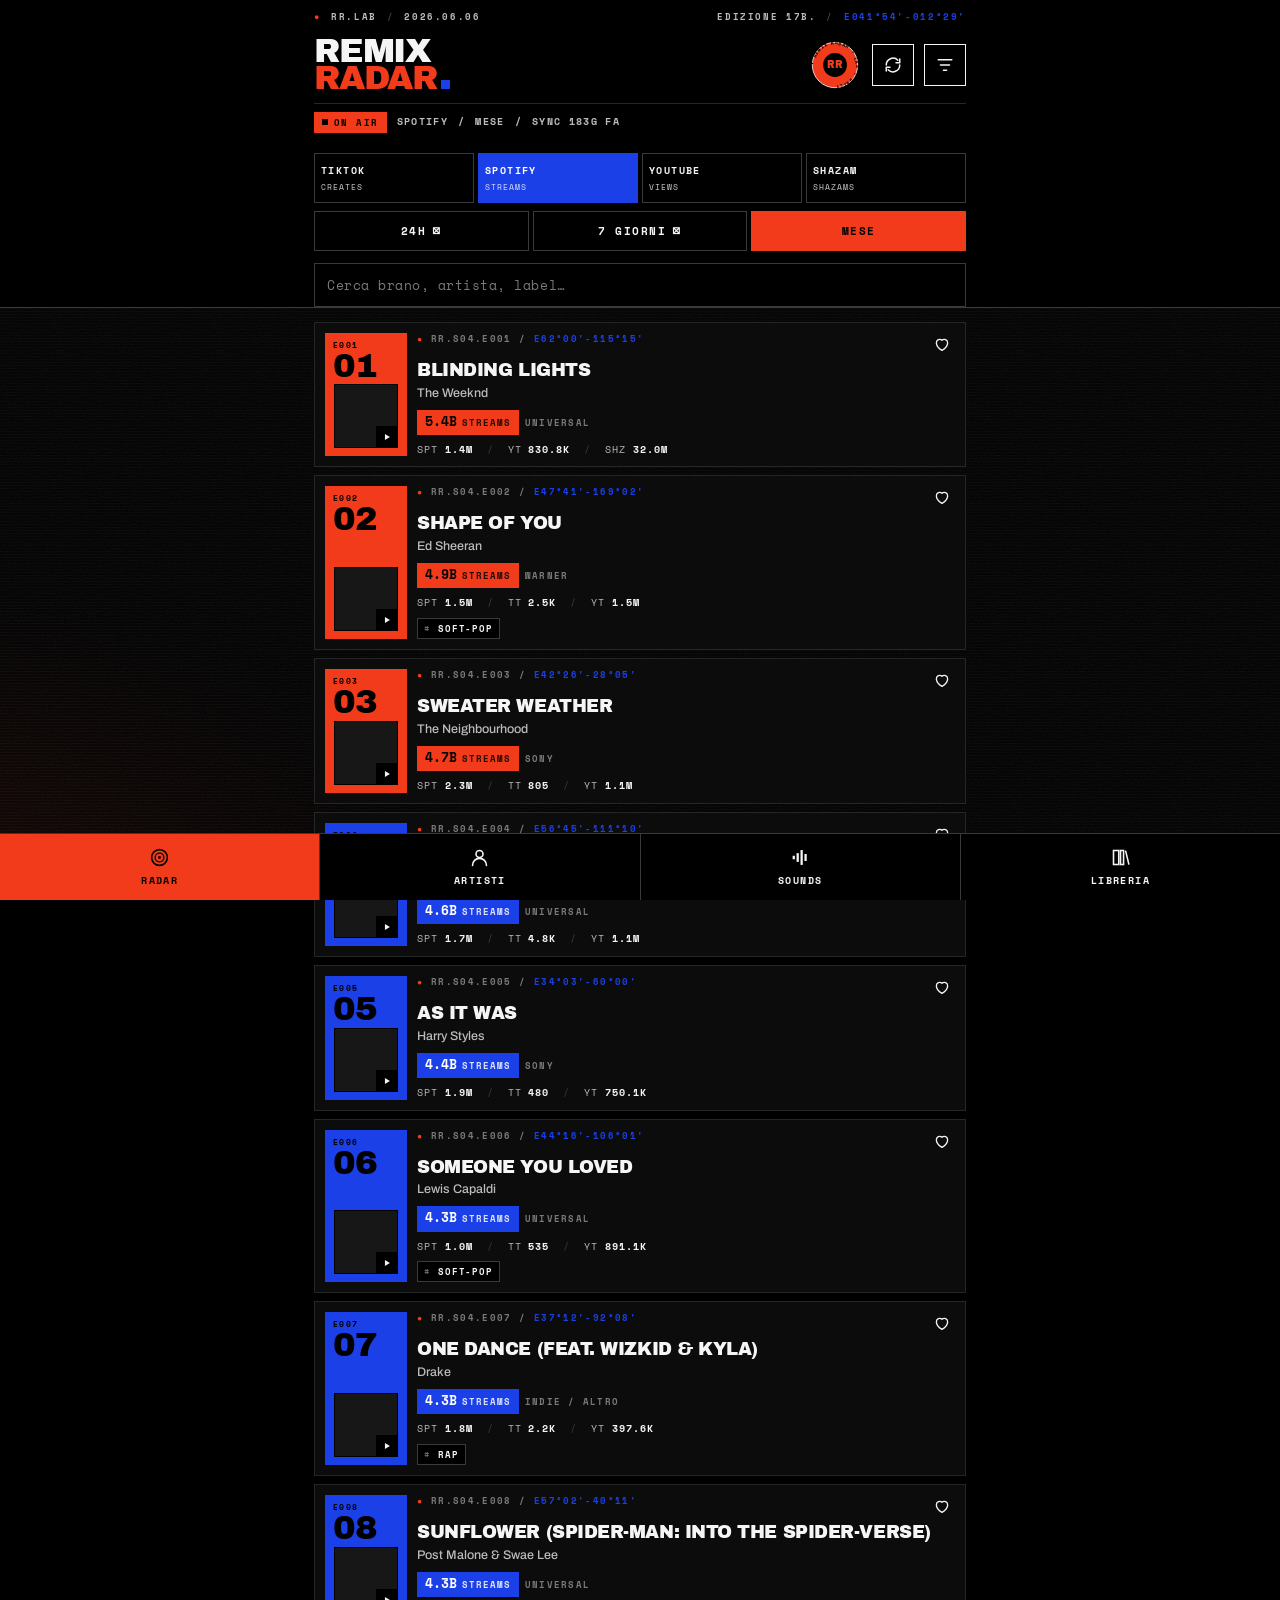
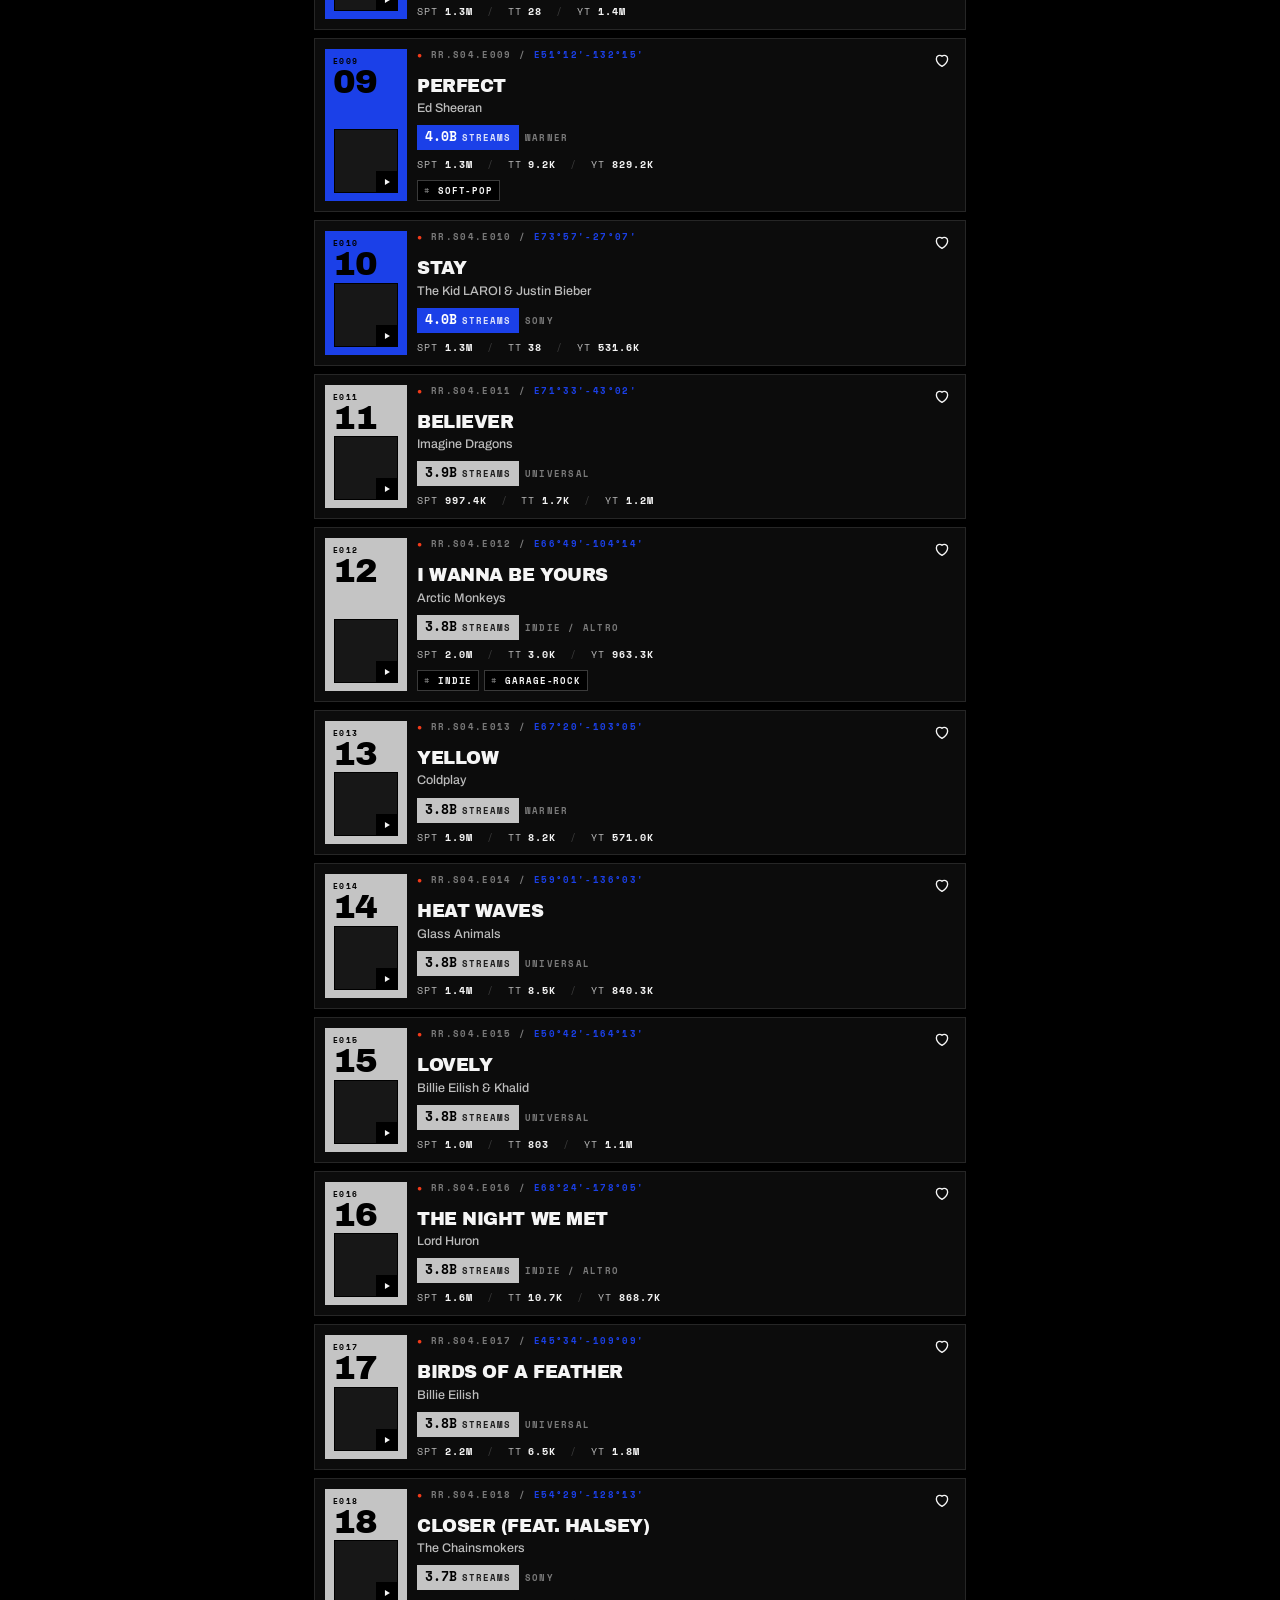
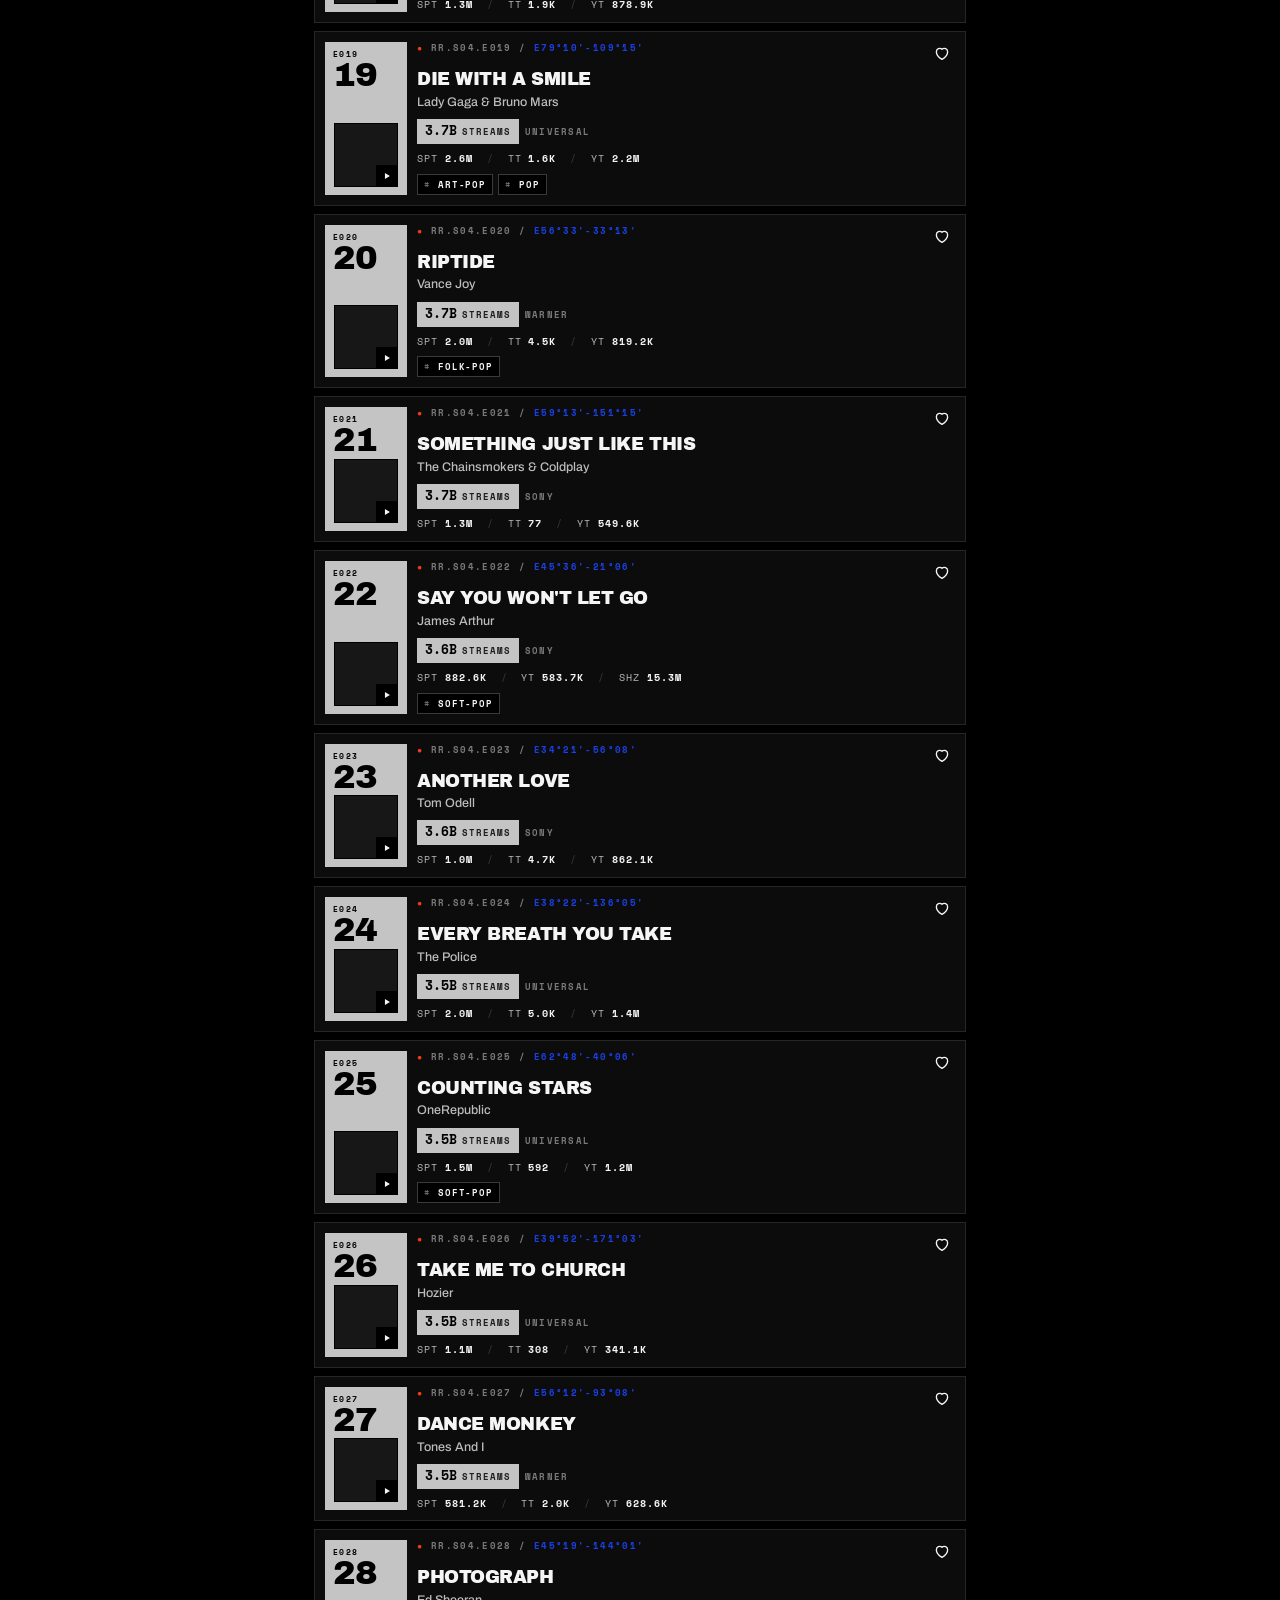
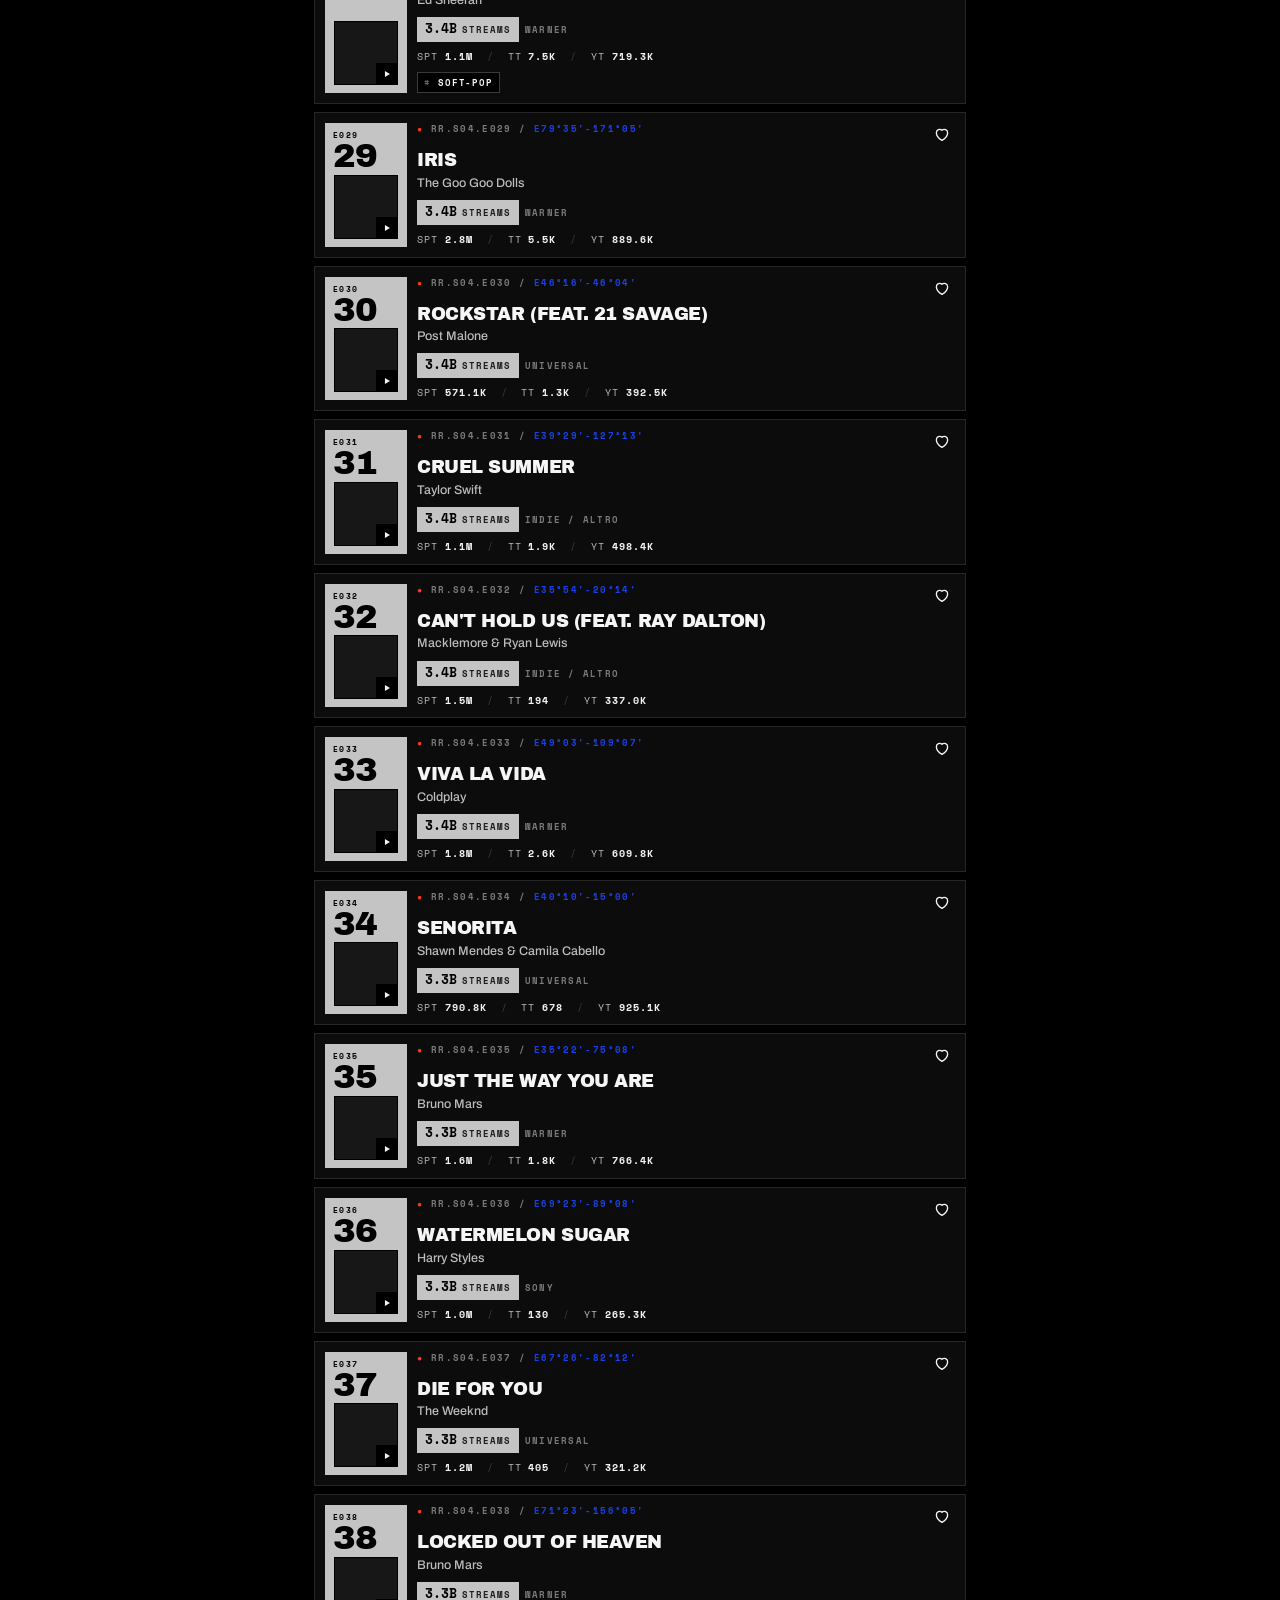
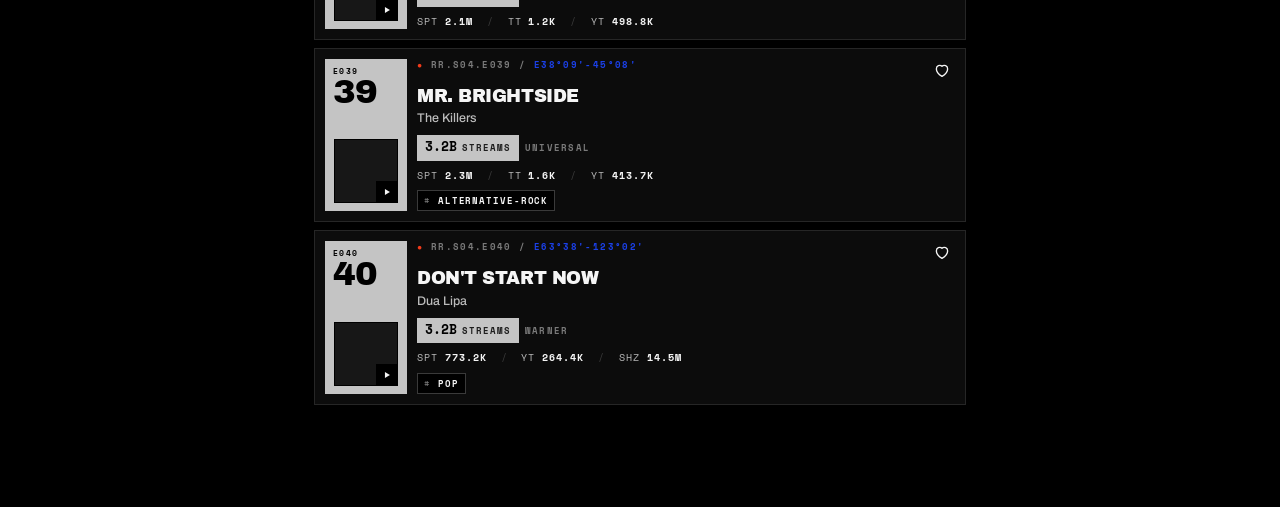
==== index.html @ 295bc6f3 "PWA: TikTok Sounds tab (brutalist) + sounds.json + SW v11 Fourth tab "Sounds": window selector (24h/" ====
<!DOCTYPE html>
<html lang="it">
<head>
<meta charset="utf-8" />
<meta name="viewport" content="width=device-width, initial-scale=1, viewport-fit=cover, maximum-scale=1" />
<meta name="referrer" content="no-referrer" />
<title>Remix Radar</title>
<meta name="theme-color" content="#000000" />
<meta name="apple-mobile-web-app-capable" content="yes" />
<meta name="apple-mobile-web-app-status-bar-style" content="black-translucent" />
<meta name="apple-mobile-web-app-title" content="Remix Radar" />
<link rel="manifest" href="./manifest.webmanifest" />
<link rel="apple-touch-icon" href="./apple-touch-icon.png" />

<link rel="preconnect" href="https://fonts.googleapis.com">
<link rel="preconnect" href="https://fonts.gstatic.com" crossorigin>
<link rel="stylesheet" href="https://fonts.googleapis.com/css2?family=Archivo+Black&family=Archivo:wght@500;700;900&family=Space+Mono:wght@400;700&display=swap">

<style>
  :root{
    --bg:#000000; --bg-2:#0C0C0C; --bg-3:#171717; --bg-4:#1F1F1F;
    --text:#F5F5F5; --text-2:#BCBCBC; --mute:#7A7A7A;
    --line:#262626; --line-soft:#3A3A3A;
    --orange:#F23B1A; --orange-deep:#C42E10;
    --blue:#1B40E8; --blue-deep:#0E2BB8;
    --grey:#C4C4C4; --grey-2:#9A9A9A;
    --on-color:#000000;
    --display:'Archivo Black', Impact, sans-serif;
    --ui:'Archivo', system-ui, sans-serif;
    --mono:'Space Mono', ui-monospace, Menlo, monospace;
    --safe-bottom: env(safe-area-inset-bottom, 0px);
    --safe-top: env(safe-area-inset-top, 0px);
  }

  *{box-sizing:border-box; -webkit-tap-highlight-color:transparent;}
  html,body{margin:0; padding:0;}
  body{
    background:var(--bg); color:var(--text);
    font-family:var(--ui); font-size:14px; line-height:1.45;
    min-height:100svh;
    padding-bottom:calc(var(--safe-bottom) + 78px);
    overflow-x:hidden; -webkit-font-smoothing:antialiased;
    transition:padding-bottom .2s ease;
  }
  body[data-playing="1"]{ padding-bottom:calc(var(--safe-bottom) + 142px); }
  body::before{
    content:""; position:fixed; inset:0; pointer-events:none; z-index:0;
    background:
      repeating-linear-gradient(0deg, rgba(245,245,245,0.025) 0 1px, transparent 1px 3px),
      radial-gradient(1100px 600px at 88% -10%, rgba(27,64,232,0.10), transparent 60%),
      radial-gradient(900px 500px at -10% 100%, rgba(242,59,26,0.08), transparent 65%);
  }
  body::after{
    content:""; position:fixed; inset:0; pointer-events:none; z-index:0;
    opacity:.07;
    background-image:url("data:image/svg+xml;utf8,<svg xmlns='http://www.w3.org/2000/svg' width='160' height='160'><filter id='n'><feTurbulence type='fractalNoise' baseFrequency='0.85' numOctaves='2' stitchTiles='stitch'/></filter><rect width='100%25' height='100%25' filter='url(%23n)'/></svg>");
  }
  a{color:inherit;}
  .wrap{max-width:680px; margin:0 auto; padding:0 14px; position:relative; z-index:1;}

  /* ═══════════ MASTHEAD */
  header{
    position:sticky; top:0; z-index:30;
    background:rgba(0,0,0,.94);
    backdrop-filter:saturate(140%) blur(10px);
    -webkit-backdrop-filter:saturate(140%) blur(10px);
    border-bottom:1px solid var(--line-soft);
    padding:calc(var(--safe-top) + 10px) 0 0;
  }
  .infostrip{
    display:flex; justify-content:space-between; align-items:center;
    font-family:var(--mono); font-size:9px; font-weight:700;
    text-transform:uppercase; letter-spacing:0.18em; color:var(--text-2);
    padding-bottom:8px;
  }
  .infostrip .l,.infostrip .r{ display:flex; gap:10px; align-items:center; }
  .infostrip .sep{ color:var(--line-soft); }
  .infostrip .or{ color:var(--orange); }
  .infostrip .bl{ color:var(--blue); }

  .hrow{display:flex; align-items:center; gap:10px; padding:6px 0 10px;}
  .wordmark{
    font-family:var(--display); font-size:34px; line-height:0.85;
    text-transform:uppercase; letter-spacing:-0.035em;
    flex:1; min-width:0; user-select:none;
    display:flex; flex-direction:column;
  }
  .wordmark .a{ color:var(--text); }
  .wordmark .b{ color:var(--orange); margin-top:-2px; }
  .wordmark .dot{ display:inline-block; width:9px; height:9px; background:var(--blue); margin-left:4px; vertical-align:0; }

  .badge{ width:54px; height:54px; flex:none; display:block; }
  .badge .ring{ fill:var(--orange); stroke:var(--text); stroke-width:1.5; }
  .badge .core{ fill:var(--bg); }
  .badge .mark{ font-family:var(--display); font-size:18px; fill:var(--orange); text-anchor:middle; }
  .badge .orbit{
    font-family:var(--mono); font-size:8.5px; font-weight:700;
    fill:var(--on-color); letter-spacing:0.12em;
    transform-origin:50% 50%; animation:spin 14s linear infinite;
  }
  @keyframes spin{ to{ transform:rotate(360deg); } }

  .sub{
    display:flex; align-items:center; gap:10px; padding:8px 0 10px;
    font-family:var(--mono); font-size:9.5px; font-weight:700;
    letter-spacing:0.14em; color:var(--text-2); text-transform:uppercase;
    border-top:1px solid var(--line);
  }
  .live{
    display:inline-flex; align-items:center; gap:6px; padding:4px 8px;
    background:var(--orange); color:var(--on-color);
    font-family:var(--mono); font-size:9px; font-weight:700; letter-spacing:0.16em;
  }
  .live .dot{ width:6px; height:6px; background:var(--on-color); animation:pulse 1.6s ease-in-out infinite; }
  @keyframes pulse{ 0%,100%{opacity:.45} 50%{opacity:1} }

  .iconbtn{
    width:42px; height:42px; border:1px solid var(--text); background:var(--bg);
    color:var(--text); display:inline-flex; align-items:center; justify-content:center;
    cursor:pointer; transition:background .12s ease, color .12s ease, transform .1s ease;
  }
  .iconbtn:hover{ background:var(--text); color:var(--bg); }
  .iconbtn:active{ transform:translate(1px,1px); }
  .iconbtn.active{ background:var(--orange); color:var(--on-color); border-color:var(--orange); }
  .iconbtn svg{ width:18px; height:18px; }

  .backbtn{
    display:inline-flex; align-items:center; gap:8px; background:none; border:none;
    color:var(--orange); font-family:var(--mono); font-size:11px; font-weight:700;
    letter-spacing:0.14em; text-transform:uppercase; cursor:pointer; padding:8px 4px 8px 0;
  }
  .backbtn svg{ width:14px; height:14px; }

  /* ═══════════ PLATFORM SELECTOR */
  .platwrap{ padding:10px 0 0; }
  .plats{
    display:flex; gap:4px; overflow-x:auto; -webkit-overflow-scrolling:touch;
    scrollbar-width:none;
  }
  .plats::-webkit-scrollbar{ display:none; }
  .plat{
    flex:1; min-width:72px; border:1px solid var(--line-soft); background:var(--bg);
    color:var(--text);
    font-family:var(--mono); font-size:10px; font-weight:700; letter-spacing:0.14em;
    text-transform:uppercase;
    padding:9px 6px; cursor:pointer; text-align:center;
    display:flex; flex-direction:column; gap:3px;
    transition:background .12s ease, color .12s ease, border-color .12s ease;
  }
  .plat:hover{ border-color:var(--text); }
  .plat.on{ background:var(--blue); color:#FFFFFF; border-color:var(--blue); }
  .plat .pm{
    font-family:var(--mono); font-size:8px; font-weight:500; opacity:.85; letter-spacing:0.12em;
    text-transform:uppercase;
  }

  /* ═══════════ SEGMENTED WINDOW */
  .segwrap{ padding:8px 0 4px; }
  .seg{ display:flex; gap:4px; }
  .seg button{
    flex:1; border:1px solid var(--line-soft); background:var(--bg);
    color:var(--text);
    font-family:var(--mono); font-size:11px; font-weight:700; letter-spacing:0.14em;
    text-transform:uppercase;
    padding:11px 6px; cursor:pointer;
    display:inline-flex; align-items:center; justify-content:center; gap:6px;
    transition:background .12s ease, color .12s ease, border-color .12s ease;
  }
  .seg button:hover{ border-color:var(--text); }
  .seg button.on{ background:var(--orange); color:var(--on-color); border-color:var(--orange); }
  .seg .lock{ font-size:10px; }

  /* ═══════════ SEARCH */
  .searchrow{
    margin-top:8px; display:flex; gap:8px;
  }
  .searchrow input{
    flex:1; background:var(--bg); border:1px solid var(--line-soft);
    color:var(--text); font-family:var(--mono); font-size:13px;
    padding:11px 12px; outline:none; letter-spacing:0.04em;
  }
  .searchrow input:focus{ border-color:var(--orange); }
  .searchrow input::placeholder{ color:var(--mute); font-family:var(--mono); }

  /* ═══════════ FILTERS */
  .filters{
    display:none; margin-top:10px;
    background:var(--bg-2); border:1px solid var(--line-soft); padding:18px;
  }
  .filters.open{ display:block; animation:filtersIn .22s ease-out; }
  @keyframes filtersIn{ from{ opacity:0; transform:translateY(-4px);} to{ opacity:1; transform:none;} }
  .filters h4{
    margin:0 0 10px; font-family:var(--mono); font-size:10px; font-weight:700;
    color:var(--text-2); text-transform:uppercase; letter-spacing:0.16em;
    padding-bottom:6px; border-bottom:1px solid var(--line);
  }
  .filters h4 + *{ margin-bottom:18px; }
  .chips{ display:flex; flex-wrap:wrap; gap:6px; }
  .chip{
    padding:6px 10px; border:1px solid var(--line-soft); background:transparent;
    color:var(--text); font-family:var(--mono); font-size:11px; font-weight:400;
    letter-spacing:0.04em; cursor:pointer; user-select:none;
    transition:background .12s ease, color .12s ease, border-color .12s ease;
  }
  .chip:hover{ border-color:var(--text); }
  .chip.on{ background:var(--orange); color:var(--on-color); border-color:var(--orange); font-weight:700; }
  .mmrow{ display:flex; gap:8px; }
  .mmrow input{
    flex:1; background:var(--bg); border:1px solid var(--line-soft);
    color:var(--text); font-family:var(--mono); font-size:12px;
    padding:9px 10px; outline:none; letter-spacing:0.04em;
  }
  .mmrow input:focus{ border-color:var(--orange); }
  .mmrow input::placeholder{ color:var(--mute); }
  .filters .foot{ display:flex; justify-content:space-between; margin-top:8px; padding-top:14px; border-top:1px solid var(--line); }
  .linkbtn{
    background:none; border:none; color:var(--text);
    font-family:var(--mono); font-size:11px; font-weight:700;
    letter-spacing:0.14em; text-transform:uppercase; cursor:pointer; padding:4px;
  }
  .linkbtn:hover{ color:var(--orange); }

  /* ═══════════ LIST + CARDS */
  .list{ padding:14px 0 24px; display:flex; flex-direction:column; gap:8px; }
  .list .card{
    --i: 0;
    opacity:0; transform:translateY(6px);
    animation:cardIn .35s cubic-bezier(.2,.7,.2,1) forwards;
    animation-delay: calc(var(--i) * 28ms);
  }
  @keyframes cardIn{ to{ opacity:1; transform:none; } }
  @media (prefers-reduced-motion: reduce){
    .list .card{ opacity:1; transform:none; animation:none; }
    .live .dot, .badge .orbit{ animation:none; }
  }

  .card{
    display:grid; grid-template-columns:82px 1fr; gap:10px;
    background:var(--bg-2); border:1px solid var(--line);
    padding:10px; cursor:pointer; position:relative;
    transition:background .12s ease, border-color .12s ease;
  }
  .card:hover{ border-color:var(--line-soft); background:var(--bg-3); }

  .rankblock{
    background:var(--blue); color:var(--on-color); padding:8px;
    display:flex; flex-direction:column;
    position:relative; overflow:hidden;
  }
  .card.tier-1 .rankblock{ background:var(--orange); }
  .card.tier-3 .rankblock{ background:var(--grey); color:var(--on-color); }
  .rankblock .cat{
    font-family:var(--mono); font-size:8px; font-weight:700;
    letter-spacing:0.16em; text-transform:uppercase; line-height:1; margin-bottom:4px;
  }
  .rankblock .rank{
    font-family:var(--display); font-size:34px; line-height:0.78;
    letter-spacing:-0.04em; color:var(--on-color);
    font-variant-numeric:tabular-nums;
  }
  .rankblock .delta{
    font-family:var(--mono); font-size:9.5px; font-weight:700;
    margin-top:4px; line-height:1; letter-spacing:0.04em;
  }
  .rankblock .cover{
    margin-top:auto; position:relative; width:64px; height:64px;
    background:var(--bg-3) center/cover no-repeat;
    border:1px solid var(--on-color); align-self:center;
  }
  .card.artist .rankblock .cover{ border-radius:50%; }
  .rankblock .cover .play{
    position:absolute; right:-1px; bottom:-1px; width:22px; height:22px;
    background:var(--bg); color:var(--text);
    border:1px solid var(--on-color);
    display:flex; align-items:center; justify-content:center;
  }
  .rankblock .cover .play svg{ width:10px; height:10px; }

  .cbody{ min-width:0; display:flex; flex-direction:column; }
  .ctop{
    display:flex; align-items:flex-start; gap:6px;
    font-family:var(--mono); font-size:8.5px; font-weight:700;
    letter-spacing:0.16em; text-transform:uppercase; color:var(--mute); margin-bottom:4px;
  }
  .ctop .coord{ flex:1; min-width:0; overflow:hidden; text-overflow:ellipsis; white-space:nowrap; }
  .ctop .or{ color:var(--orange); }
  .ctop .bl{ color:var(--blue); }

  .name{
    font-family:var(--display); font-size:18px;
    letter-spacing:-0.025em; line-height:0.98; text-transform:uppercase; color:var(--text);
    overflow:hidden; text-overflow:ellipsis; display:-webkit-box;
    -webkit-line-clamp:2; -webkit-box-orient:vertical; word-break:break-word;
  }
  .artist-name{
    font-family:var(--ui); font-weight:500; font-size:12.5px; color:var(--text-2);
    white-space:nowrap; overflow:hidden; text-overflow:ellipsis;
    margin-top:4px; letter-spacing:0;
  }
  .heart{
    flex:none; cursor:pointer; color:var(--text);
    background:none; border:none; padding:2px 4px;
    transition:color .15s ease, transform .15s ease;
  }
  .heart:hover{ color:var(--orange); }
  .heart.on{ color:var(--orange); transform:scale(1.08); }
  .heart svg{ width:18px; height:18px; }

  .pillrow{
    display:flex; align-items:stretch; gap:6px; margin-top:8px; flex-wrap:wrap;
  }
  .metricpill{
    display:inline-flex; align-items:baseline; gap:5px;
    font-family:var(--mono); font-size:12.5px; font-weight:700; line-height:1;
    color:var(--on-color); background:var(--orange);
    padding:6px 8px; white-space:nowrap;
    font-variant-numeric:tabular-nums; letter-spacing:-0.005em;
  }
  .card.tier-2 .metricpill{ background:var(--blue); color:#FFFFFF; }
  .card.tier-3 .metricpill{ background:var(--grey); color:var(--on-color); }
  .metricpill .u{
    font-size:8.5px; font-weight:700; letter-spacing:0.12em;
    text-transform:uppercase; opacity:.85;
  }
  .hexlabel{
    display:inline-flex; align-items:center;
    font-family:var(--mono); font-size:9px; font-weight:700;
    color:var(--mute); letter-spacing:0.14em; text-transform:uppercase;
    padding:6px 0;
  }

  .meta{
    display:flex; gap:14px; margin-top:8px; font-family:var(--mono); font-size:9.5px;
    color:var(--text-2); flex-wrap:wrap; letter-spacing:0.1em; text-transform:uppercase;
    font-weight:500;
  }
  .meta b{ color:var(--text); font-weight:700; font-variant-numeric:tabular-nums; }
  .meta .sep{ color:var(--line-soft); }
  .meta .ic{ display:inline-block; margin-right:3px; opacity:.7; }

  .gchips{ display:flex; gap:5px; margin-top:8px; overflow-x:auto; -webkit-overflow-scrolling:touch; scrollbar-width:none; }
  .gchips::-webkit-scrollbar{ display:none; }
  .gchip{
    font-family:var(--mono); font-size:9px; padding:3px 6px;
    background:var(--bg); border:1px solid var(--line-soft); white-space:nowrap;
    color:var(--text); text-transform:uppercase; letter-spacing:0.1em; font-weight:700;
  }
  .gchip::before{ content:"# "; color:var(--mute); font-weight:400; }

  .card.playing{
    background:var(--bg-3) !important;
    border-color:var(--orange) !important;
    box-shadow:inset 3px 0 0 var(--orange);
  }
  .card.playing .rankblock{ background:var(--orange) !important; color:var(--on-color); }
  .card.playing .name{ color:var(--orange); }
  .card.playing .rankblock .cover{ animation:coverpulse 2s ease-in-out infinite; }
  @keyframes coverpulse{
    0%{ box-shadow:0 0 0 0 rgba(242,59,26,0.5); }
    70%{ box-shadow:0 0 0 6px rgba(242,59,26,0); }
    100%{ box-shadow:0 0 0 0 rgba(242,59,26,0); }
  }
  @media (prefers-reduced-motion: reduce){ .card.playing .rankblock .cover{ animation:none; } }

  /* ═══════════ STATUS / EMPTY */
  .status{
    padding:64px 20px; text-align:center; color:var(--text-2);
    font-family:var(--mono); font-size:12px; letter-spacing:0.06em;
    border:1px dashed var(--line-soft); margin:18px 0;
  }
  .status .big{
    font-family:var(--display); font-size:30px;
    color:var(--text); margin-bottom:10px; letter-spacing:-0.025em;
    text-transform:uppercase; line-height:0.9;
  }
  .status .big em{ font-style:normal; color:var(--orange); }
  .primary{
    background:var(--orange); color:var(--on-color); border:1px solid var(--orange);
    font-family:var(--mono); font-weight:700; letter-spacing:0.16em; text-transform:uppercase;
    padding:13px 22px; font-size:11px; cursor:pointer;
    transition:background .12s ease, color .12s ease;
  }
  .primary:hover{ background:var(--text); border-color:var(--text); color:var(--bg); }

  .sechead{
    display:flex; align-items:center; gap:10px; margin:24px 0 12px;
    font-family:var(--mono); font-size:10.5px; color:var(--text);
    text-transform:uppercase; letter-spacing:0.16em; font-weight:700;
    padding-bottom:8px; border-bottom:1px solid var(--line-soft);
  }
  .sechead .cnt{ color:var(--orange); font-family:var(--mono); font-variant-numeric:tabular-nums; }
  .sechead .line{ flex:1; }
  .sechead .linkbtn{ font-size:11px; padding:0; }

  .plrow{
    display:flex; align-items:center; gap:14px;
    border:1px solid var(--line); background:var(--bg-2);
    padding:14px; cursor:pointer; margin-bottom:8px;
    transition:background .12s ease, border-color .12s ease;
  }
  .plrow:hover{ background:var(--bg-3); border-color:var(--line-soft); }
  .plicon{
    width:46px; height:46px; background:var(--blue);
    display:flex; align-items:center; justify-content:center; flex:none;
    position:relative; overflow:hidden;
  }
  .plicon::before{ content:""; position:absolute; left:6px; right:6px; top:50%; transform:translateY(-50%); height:2px; background:var(--on-color); }
  .plicon::after{ content:""; position:absolute; left:6px; right:6px; top:calc(50% + 8px); transform:translateY(-50%); height:2px; background:var(--on-color); opacity:.5; }
  .plname{ font-family:var(--display); font-size:18px; letter-spacing:-0.02em; text-transform:uppercase; line-height:1; }
  .plcount{ font-family:var(--mono); color:var(--text-2); font-size:10px; letter-spacing:0.12em; text-transform:uppercase; margin-top:6px; }
  .chev{ margin-left:auto; font-family:var(--display); font-size:26px; color:var(--text); line-height:0.8; }

  /* ═══════════ PAYWALL */
  .lockbox{
    margin:22px 0; background:var(--bg-2);
    border:1px solid var(--line-soft); padding:0; text-align:left; position:relative;
  }
  .lockbox-head{
    background:var(--orange); color:var(--on-color); padding:20px 18px;
    font-family:var(--mono); font-size:10px; font-weight:700;
    letter-spacing:0.18em; text-transform:uppercase;
    display:flex; justify-content:space-between; align-items:center;
  }
  .lockbox-body{ padding:24px 22px; text-align:center; }
  .lockbox .ic{ width:44px; height:44px; margin:0 auto 14px; border:1px solid var(--text); background:transparent; display:flex; align-items:center; justify-content:center; }
  .lockbox .ic svg{ width:20px; height:20px; color:var(--orange); }
  .lockbox h3{ margin:0 0 8px; font-family:var(--display); font-size:28px; text-transform:uppercase; letter-spacing:-0.025em; line-height:0.95; }
  .lockbox p{ color:var(--text-2); font-family:var(--ui); font-size:14px; margin:0 auto 18px; max-width:340px; line-height:1.5; }
  .lockbox .price{ font-family:var(--display); font-size:54px; color:var(--orange); letter-spacing:-0.04em; line-height:0.9; }
  .lockbox .price small{ font-family:var(--mono); font-size:13px; color:var(--text-2); font-weight:700; margin-left:4px; letter-spacing:0.08em; text-transform:uppercase; }
  .lockbox ul{ list-style:none; padding:0; margin:18px auto; max-width:300px; text-align:left; font-family:var(--mono); font-size:12px; letter-spacing:0.02em; }
  .lockbox li{ padding:7px 0; display:flex; gap:10px; align-items:flex-start; border-bottom:1px solid var(--line); }
  .lockbox li:last-child{ border-bottom:none; }
  .lockbox li::before{ content:"▸"; color:var(--orange); font-weight:700; flex:none; }
  .lockbox .primary{ width:100%; padding:14px; font-size:12px; }
  .demo{ display:block; margin-top:14px; color:var(--text-2); font-family:var(--mono); font-size:10px; letter-spacing:0.12em; text-transform:uppercase; background:none; border:none; cursor:pointer; width:100%; text-decoration:underline; text-underline-offset:3px; }

  /* ═══════════ TAB BAR */
  .tabbar{
    position:fixed; left:0; right:0; bottom:0; z-index:40;
    background:var(--bg); border-top:1px solid var(--line-soft);
    display:flex; padding:0 0 var(--safe-bottom);
  }
  .tab{
    flex:1; display:flex; flex-direction:column; align-items:center; gap:5px;
    background:none; border:none; color:var(--text);
    font-family:var(--mono); font-size:10px; font-weight:700;
    letter-spacing:0.14em; text-transform:uppercase;
    cursor:pointer; padding:13px 0 12px; position:relative;
    transition:background .12s ease, color .12s ease;
    border-right:1px solid var(--line-soft);
  }
  .tab:last-child{ border-right:none; }
  .tab svg{ width:21px; height:21px; }
  .tab.on{ background:var(--orange); color:var(--on-color); }

  /* ═══════════ MINIPLAYER */
  .miniplayer{
    position:fixed; left:0; right:0;
    bottom:calc(var(--safe-bottom) + 56px); z-index:41;
    background:var(--bg);
    border-top:1px solid var(--orange);
    border-bottom:1px solid var(--line-soft);
    display:none;
  }
  .miniplayer.on{ display:block; animation:mpIn .22s cubic-bezier(.2,.7,.2,1); }
  @keyframes mpIn{ from{ transform:translateY(8px); opacity:0; } to{ transform:none; opacity:1; } }

  .mpseek{
    display:block; width:100%; margin:0; padding:0;
    height:6px; -webkit-appearance:none; appearance:none;
    background:var(--bg-3); accent-color:var(--orange); cursor:pointer;
  }
  .mpseek::-webkit-slider-runnable-track{ height:6px; background:transparent; }
  .mpseek::-webkit-slider-thumb{
    -webkit-appearance:none; appearance:none;
    width:14px; height:14px; margin-top:-4px;
    background:var(--orange); border:1px solid var(--text); cursor:pointer;
  }
  .mpseek::-moz-range-progress{ height:6px; background:var(--orange); }
  .mpseek::-moz-range-thumb{ width:12px; height:12px; background:var(--orange); border:1px solid var(--text); border-radius:0; cursor:pointer; }

  .mpcontrols{
    display:flex; align-items:center; gap:12px;
    padding:10px 14px 12px; max-width:680px; margin:0 auto;
  }
  .mpcover{
    width:44px; height:44px; flex:none; cursor:pointer;
    background:var(--bg-3) center/cover no-repeat;
    border:1px solid var(--orange); position:relative;
    animation:coverpulse 2s ease-in-out infinite;
  }
  .mpcover::after{
    content:""; position:absolute; right:-3px; top:-3px;
    width:8px; height:8px; background:var(--orange); border:1px solid var(--text);
  }
  .mpinfo{ flex:1; min-width:0; cursor:pointer; display:flex; flex-direction:column; gap:3px; }
  .mpname{
    font-family:var(--display); font-size:15px;
    text-transform:uppercase; letter-spacing:-0.02em;
    line-height:1; color:var(--text);
    white-space:nowrap; overflow:hidden; text-overflow:ellipsis;
  }
  .mpmeta{ display:flex; align-items:baseline; gap:10px; white-space:nowrap; overflow:hidden; }
  .mpartist{
    font-family:var(--ui); font-weight:500; font-size:11.5px;
    color:var(--text-2); line-height:1;
    overflow:hidden; text-overflow:ellipsis; min-width:0; flex:1;
  }
  .mptime{
    font-family:var(--mono); font-weight:700; font-size:10px;
    color:var(--orange); font-variant-numeric:tabular-nums;
    letter-spacing:0.06em; flex:none;
  }
  .mpbtn{
    width:42px; height:42px; flex:none; cursor:pointer;
    background:var(--orange); color:var(--on-color);
    border:1px solid var(--text);
    display:flex; align-items:center; justify-content:center;
    transition:transform .1s ease;
  }
  .mpbtn:active{ transform:translate(1px,1px); }
  .mpbtn svg{ width:14px; height:14px; }
  @media (prefers-reduced-motion: reduce){ .mpcover{ animation:none; } .miniplayer.on{ animation:none; } }

  /* ═══════════ DETAIL SHEET */
  .sheet{
    position:fixed; inset:0; z-index:50; background:rgba(0,0,0,.55);
    display:none; align-items:flex-end;
    backdrop-filter:blur(4px); -webkit-backdrop-filter:blur(4px);
  }
  .sheet.open{ display:flex; }
  .sheetinner{
    position:relative; background:var(--bg);
    width:100%; max-width:680px; margin:0 auto;
    border-top:2px solid var(--orange);
    border-left:1px solid var(--line-soft); border-right:1px solid var(--line-soft);
    max-height:92svh; overflow-y:auto; overscroll-behavior:contain;
    padding:0 18px calc(var(--safe-bottom) + 28px); will-change:transform;
  }
  .grabwrap{
    position:sticky; top:0; margin:0 -18px 4px; padding:14px 0 10px;
    background:linear-gradient(180deg, var(--bg) 80%, rgba(0,0,0,0));
    z-index:5; cursor:grab;
  }
  .grab{ width:44px; height:4px; background:var(--text); margin:0 auto; }
  .closeX{
    position:absolute; top:10px; right:12px; width:38px; height:38px;
    background:transparent; border:1px solid var(--text); color:var(--text);
    display:flex; align-items:center; justify-content:center; cursor:pointer; z-index:7;
  }
  .closeX:hover{ background:var(--text); color:var(--bg); }
  .closeX svg{ width:14px; height:14px; }

  .specbar{
    display:flex; justify-content:space-between; align-items:center;
    font-family:var(--mono); font-size:9.5px; font-weight:700;
    letter-spacing:0.16em; color:var(--text-2); text-transform:uppercase;
    padding:8px 0; border-top:1px solid var(--line); border-bottom:1px solid var(--line);
    margin-bottom:16px;
  }
  .specbar .or{ color:var(--orange); }

  .dposter{
    display:grid; grid-template-columns:1fr 1fr; gap:0;
    margin:0 -18px 18px; padding:0;
  }
  .dposter .pl{
    background:var(--orange); padding:24px 18px;
    display:flex; flex-direction:column; gap:14px; justify-content:space-between;
    min-height:240px;
  }
  .dposter .pr{
    background:var(--blue); padding:24px 18px; color:#FFFFFF;
    display:flex; flex-direction:column; gap:8px; justify-content:space-between;
    min-height:240px;
  }
  .dposter .dlabel{
    font-family:var(--mono); font-size:9.5px; font-weight:700;
    letter-spacing:0.18em; text-transform:uppercase; color:var(--on-color); opacity:.85;
  }
  .dposter .pr .dlabel{ color:#FFFFFF; opacity:.9; }
  .dcover{
    width:160px; height:160px; align-self:center;
    background:var(--bg-3) center/cover no-repeat;
    border:2px solid var(--on-color);
  }
  .dposter .big{
    font-family:var(--display); font-size:42px; line-height:0.85;
    letter-spacing:-0.04em; color:#FFFFFF; font-variant-numeric:tabular-nums;
  }

  .dtitle{
    font-family:var(--display); font-size:32px;
    text-transform:uppercase; letter-spacing:-0.03em;
    line-height:0.9; padding:0 4px;
  }
  .dartist{
    font-family:var(--ui); font-weight:500;
    color:var(--text-2); font-size:15px; margin-top:6px; padding:0 4px;
  }

  .grid{ display:grid; grid-template-columns:1fr 1fr; gap:6px; margin:18px 0; }
  .mcard{ background:var(--bg-2); border:1px solid var(--line); padding:14px; }
  .mcard .k{
    font-family:var(--mono); font-size:9.5px; color:var(--text-2);
    text-transform:uppercase; letter-spacing:0.14em; font-weight:700;
    padding-bottom:6px; border-bottom:1px solid var(--line); margin-bottom:8px;
  }
  .mcard .v{
    font-family:var(--display); font-size:24px;
    font-variant-numeric:tabular-nums; letter-spacing:-0.025em; line-height:0.9; color:var(--text);
  }
  .mcard .v small{ color:var(--orange); font-family:var(--mono); font-size:11px; font-weight:700; margin-left:4px; letter-spacing:0; }

  .drows{ border:1px solid var(--line); padding:4px 14px; margin-bottom:18px; }
  .drow{
    display:flex; gap:14px; padding:11px 0; border-bottom:1px solid var(--line);
    font-family:var(--mono); font-size:12px; line-height:1.3;
  }
  .drow:last-child{ border-bottom:none; }
  .drow .k{
    color:var(--text-2); width:78px; flex:none; font-size:10px;
    text-transform:uppercase; letter-spacing:0.14em; font-weight:700; padding-top:1px;
  }
  .drow .v{ color:var(--text); }

  .player{
    display:flex; align-items:center; gap:14px;
    border:1px solid var(--line-soft); padding:14px;
    margin-bottom:18px; background:var(--bg-2);
  }
  .player .pbtn{
    width:48px; height:48px; flex:none; cursor:pointer;
    background:var(--orange); color:var(--on-color);
    border:1px solid var(--text);
    display:flex; align-items:center; justify-content:center;
    transition:transform .1s ease;
  }
  .player .pbtn:active{ transform:translate(1px,1px); }
  .player .pbtn svg{ width:14px; height:14px; }
  .player .track{ flex:1; }
  .player .seek{ width:100%; accent-color:var(--orange); margin:0; }
  .player .tt{
    display:flex; justify-content:space-between; font-family:var(--mono);
    font-size:10px; color:var(--text-2); margin-top:4px;
    font-variant-numeric:tabular-nums; letter-spacing:0.1em; font-weight:700; text-transform:uppercase;
  }

  .actions{ display:flex; flex-direction:column; gap:6px; }
  .btn{
    display:flex; align-items:center; justify-content:center; gap:10px;
    padding:14px; cursor:pointer;
    background:var(--bg-2); color:var(--text);
    font-family:var(--mono); font-size:11px; font-weight:700;
    letter-spacing:0.16em; text-transform:uppercase; text-decoration:none;
    border:1px solid var(--line-soft);
    transition:background .12s ease, color .12s ease, border-color .12s ease;
  }
  .btn:hover{ border-color:var(--text); }
  .btn svg{ width:14px; height:14px; }
  .btn.fill{ background:var(--orange); color:var(--on-color); border-color:var(--orange); }
  .btn.fill:hover{ background:var(--text); border-color:var(--text); color:var(--bg); }
  .btn.heartbtn.on{ background:var(--orange); color:var(--on-color); border-color:var(--orange); }

  .plpick{ margin:4px 0 18px; }
  .plpick h4{
    font-family:var(--mono); font-size:10px; color:var(--text);
    text-transform:uppercase; letter-spacing:0.16em; margin:0 0 12px; font-weight:700;
    padding-bottom:6px; border-bottom:1px solid var(--line-soft);
  }
</style>
</head>
<body>

<svg width="0" height="0" style="position:absolute" aria-hidden="true">
  <defs>
    <symbol id="i-refresh" viewBox="0 0 24 24"><path d="M21 12a9 9 0 0 1-15.5 6.3M3 12a9 9 0 0 1 15.5-6.3M21 4v5h-5M3 20v-5h5" fill="none" stroke="currentColor" stroke-width="2" stroke-linecap="round" stroke-linejoin="round"/></symbol>
    <symbol id="i-filter" viewBox="0 0 24 24"><path d="M3 5h18M6 12h12M10 19h4" fill="none" stroke="currentColor" stroke-width="2.2" stroke-linecap="round"/></symbol>
    <symbol id="i-radar" viewBox="0 0 24 24"><circle cx="12" cy="12" r="9" fill="none" stroke="currentColor" stroke-width="1.8"/><circle cx="12" cy="12" r="5" fill="none" stroke="currentColor" stroke-width="1.5"/><circle cx="12" cy="12" r="1.7" fill="currentColor"/></symbol>
    <symbol id="i-artists" viewBox="0 0 24 24"><circle cx="12" cy="8" r="4" fill="none" stroke="currentColor" stroke-width="1.8"/><path d="M4 21c0-4.4 3.6-8 8-8s8 3.6 8 8" fill="none" stroke="currentColor" stroke-width="1.8" stroke-linecap="round"/></symbol>
    <symbol id="i-library" viewBox="0 0 24 24"><rect x="4" y="4" width="6" height="16" rx="0" fill="none" stroke="currentColor" stroke-width="1.8"/><rect x="12" y="4" width="3.5" height="16" rx="0" fill="none" stroke="currentColor" stroke-width="1.8"/><path d="M18 5l3.5 14.5" stroke="currentColor" stroke-width="1.8" stroke-linecap="round"/></symbol>
    <symbol id="i-heart" viewBox="0 0 24 24"><path d="M12 20.5s-7.5-4.5-7.5-10A4.5 4.5 0 0 1 12 7a4.5 4.5 0 0 1 7.5 3.5c0 5.5-7.5 10-7.5 10z" fill="none" stroke="currentColor" stroke-width="1.8" stroke-linejoin="round"/></symbol>
    <symbol id="i-heart-fill" viewBox="0 0 24 24"><path d="M12 20.5s-7.5-4.5-7.5-10A4.5 4.5 0 0 1 12 7a4.5 4.5 0 0 1 7.5 3.5c0 5.5-7.5 10-7.5 10z" fill="currentColor"/></symbol>
    <symbol id="i-play" viewBox="0 0 24 24"><path d="M7 5l12 7-12 7V5z" fill="currentColor"/></symbol>
    <symbol id="i-sound" viewBox="0 0 24 24"><g fill="currentColor"><rect x="3" y="10" width="2.6" height="4"/><rect x="7.5" y="7" width="2.6" height="10"/><rect x="12" y="3.5" width="2.6" height="17"/><rect x="16.5" y="8" width="2.6" height="8"/></g></symbol>
    <symbol id="i-pause" viewBox="0 0 24 24"><rect x="6" y="5" width="4" height="14" rx="0" fill="currentColor"/><rect x="14" y="5" width="4" height="14" rx="0" fill="currentColor"/></symbol>
    <symbol id="i-x" viewBox="0 0 24 24"><path d="M6 6l12 12M18 6L6 18" fill="none" stroke="currentColor" stroke-width="2.2" stroke-linecap="round"/></symbol>
    <symbol id="i-back" viewBox="0 0 24 24"><path d="M14 6l-6 6 6 6" fill="none" stroke="currentColor" stroke-width="2.2" stroke-linecap="round" stroke-linejoin="round"/></symbol>
    <symbol id="i-edit" viewBox="0 0 24 24"><path d="M14 4l6 6L9 21H3v-6L14 4z" fill="none" stroke="currentColor" stroke-width="1.8" stroke-linejoin="round"/></symbol>
    <symbol id="i-trash" viewBox="0 0 24 24"><path d="M4 7h16M9 7V4h6v3M6 7l1 13h10l1-13" fill="none" stroke="currentColor" stroke-width="1.8" stroke-linecap="round" stroke-linejoin="round"/></symbol>
    <symbol id="i-lock" viewBox="0 0 24 24"><rect x="5" y="11" width="14" height="10" rx="0" fill="none" stroke="currentColor" stroke-width="1.8"/><path d="M8 11V7a4 4 0 0 1 8 0v4" fill="none" stroke="currentColor" stroke-width="1.8"/></symbol>
    <symbol id="i-ext" viewBox="0 0 24 24"><path d="M14 5h5v5M19 5L10 14M11 5H6a1 1 0 0 0-1 1v12a1 1 0 0 0 1 1h12a1 1 0 0 0 1-1v-5" fill="none" stroke="currentColor" stroke-width="1.8" stroke-linecap="round" stroke-linejoin="round"/></symbol>
  </defs>
</svg>

<header>
  <div class="wrap">
    <div class="infostrip">
      <div class="l"><span class="or">●</span><span>RR.LAB</span><span class="sep">/</span><span id="edDate">2026.06.06</span></div>
      <div class="r"><span>EDIZIONE 17b.</span><span class="sep">/</span><span class="bl">E041°54'-012°29'</span></div>
    </div>
    <div class="hrow" id="headerRow"></div>
    <div class="sub" id="sub"></div>
    <div class="platwrap"><div id="platWrap"></div></div>
    <div class="segwrap"><div id="segWrap"></div></div>
    <div class="searchrow" id="searchWrap" style="display:none;">
      <input id="searchInput" type="search" placeholder="Cerca brano, artista, label…" />
    </div>
    <div class="filters" id="filters">
      <h4>Categoria label</h4>
      <div class="chips" id="labelChips" style="margin-bottom:18px;"></div>
      <h4>Recenti (≤ 30 giorni)</h4>
      <div class="chips" style="margin-bottom:18px;"><span class="chip" data-fresh="1">Solo brani freschi</span></div>
      <h4>Valore (metrica attiva)</h4>
      <div class="mmrow" style="margin-bottom:18px;">
        <input id="minVal" type="number" inputmode="numeric" placeholder="MIN" />
        <input id="maxVal" type="number" inputmode="numeric" placeholder="MAX" />
      </div>
      <h4>Generi</h4>
      <div class="chips" id="genreChips"></div>
      <div class="foot">
        <button class="linkbtn" id="resetBtn">↻ Reset</button>
        <button class="linkbtn" id="closeFiltersBtn">Fatto ✓</button>
      </div>
    </div>
  </div>
</header>

<main class="wrap"><div id="content"><div class="status"><div class="big">Sintonizzo<em>…</em></div>Carico le frequenze.</div></div></main>

<div class="miniplayer" id="miniplayer">
  <input class="mpseek" id="mpSeek" type="range" min="0" max="1000" value="0" aria-label="Seek">
  <div class="mpcontrols">
    <div class="mpcover" id="mpCover" data-mpopen aria-label="Apri brano"></div>
    <div class="mpinfo" data-mpopen>
      <div class="mpname" id="mpName">—</div>
      <div class="mpmeta">
        <span class="mpartist" id="mpArtist">—</span>
        <span class="mptime"><span id="mpCur">0:00</span> / <span id="mpDur">0:30</span></span>
      </div>
    </div>
    <button class="mpbtn" id="mpBtn" aria-label="Play/Pausa"></button>
  </div>
</div>

<nav class="tabbar">
  <button class="tab" id="tabRadar"><svg><use href="#i-radar"/></svg>Radar</button>
  <button class="tab" id="tabArtists"><svg><use href="#i-artists"/></svg>Artisti</button>
  <button class="tab" id="tabSounds"><svg><use href="#i-sound"/></svg>Sounds</button>
  <button class="tab" id="tabLib"><svg><use href="#i-library"/></svg>Libreria</button>
</nav>

<div class="sheet" id="sheet"><div class="sheetinner" id="sheetinner"></div></div>
<audio id="audio"></audio>

<script>
const FEED_URL="./feed.json";
const LS={likes:"rr_likes_v1",playlists:"rr_playlists_v1",feed:"rr_feed_v3",premium:"rr_premium"};
const state={feed:null,view:"radar",platform:null,window:null,currentPlaylist:null,
  filter:{q:"",genres:new Set(),labels:new Set(),fresh:false,min:null,max:null},
  playingId:null,openId:null,
  artistsFeed:null,artistPlatform:null,artistWindow:null,artistQ:"",
  soundsFeed:null,soundWindow:null,soundQ:"",
  likes:loadJSON(LS.likes,{}),playlists:loadJSON(LS.playlists,[])};
const audio=document.getElementById('audio');

function loadJSON(k,def){try{return JSON.parse(localStorage.getItem(k))??def;}catch(e){return def;}}
function saveLikes(){localStorage.setItem(LS.likes,JSON.stringify(state.likes));}
function savePlaylists(){localStorage.setItem(LS.playlists,JSON.stringify(state.playlists));}
function isPremium(){return localStorage.getItem(LS.premium)==="1";}
function setPremium(v){v?localStorage.setItem(LS.premium,"1"):localStorage.removeItem(LS.premium);}

const fmt=n=>{if(n==null||n<=0)return "—";if(n>=1e9)return (n/1e9).toFixed(1)+"B";if(n>=1e6)return (n/1e6).toFixed(1)+"M";if(n>=1e3)return (n/1e3).toFixed(1)+"K";return ""+Math.round(n);};
const esc=s=>(s==null?"":(""+s)).replace(/[&<>"]/g,c=>({"&":"&amp;","<":"&lt;",">":"&gt;",'"':"&quot;"}[c]));
const mmss=s=>{if(!isFinite(s)||s<0)s=0;const m=Math.floor(s/60),x=Math.floor(s%60);return m+":"+(x<10?"0":"")+x;};
const newId=()=>"pl_"+Math.random().toString(36).slice(2,9)+state.playlists.length;
const pad2=n=>(n<10?"0":"")+n;
const pad3=n=>(n<10?"00":(n<100?"0":""))+n;
const ic=(id,cls)=>`<svg class="${cls||''}"><use href="#i-${id}"/></svg>`;

/* deterministic fake coord from id */
function coordOf(t){
  const s=(t.id||t.name+t.artist||"").toLowerCase();
  let h=0; for(const c of s) h=(h*31+c.charCodeAt(0))&0xffff;
  const lat=30+(h%50), lng=10+((h>>4)%170);
  return `E${pad2(lat)}°${pad2((h>>8)%60)}'-${pad2(lng%180)}°${pad2((h>>12)%60)}'`;
}

/* feed accessors */
function platforms(){return state.feed?.platforms||[];}
function windowsMeta(){return state.feed?.windows||[];}
function windowMeta(k){return windowsMeta().find(w=>w.key===k);}
function platformMeta(k){return platforms().find(p=>p.key===k);}
function freeWindow(){return state.feed?.free_window||"month";}
function price(){return state.feed?.premium_price_eur||9.99;}
function isLocked(k){const w=windowMeta(k);return w&&w.tier==="premium"&&!isPremium();}
function chartIds(){return (state.feed?.charts?.[state.platform]?.[state.window])||[];}
function trackById(id){
  if(state.feed?.tracks&&state.feed.tracks[id])return state.feed.tracks[id];
  if(state.soundsFeed?.sounds&&state.soundsFeed.sounds[id])return state.soundsFeed.sounds[id];
  if(state.likes[id])return state.likes[id];
  for(const p of state.playlists){const t=p.tracks.find(x=>x.id===id);if(t)return t;}
  return null;
}

function metricValue(t,platform,window){
  if(window==="24h")return t[platform+"_24h_pct"]||0;
  if(window==="7d")return t[platform+"_7d"]||0;
  return t[platform+"_total"]||0;
}
function headline(t){
  const p=state.platform,w=state.window,pm=platformMeta(p);
  if(w==="24h")return '+'+(t[p+"_24h_pct"]||0).toFixed(0)+'%<span class="u">24H</span>';
  const lbl=pm?pm.metric_label.toUpperCase():"";
  return fmt(metricValue(t,p,w))+'<span class="u">'+lbl+(w==="7d"?' 7G':'')+'</span>';
}

const isLiked=id=>!!state.likes[id];
function toggleLike(t){const id=t.id;if(state.likes[id])delete state.likes[id];else state.likes[id]=t;saveLikes();rerender();}
function createPlaylist(name,first){const p={id:newId(),name:name||"Nuova playlist",createdAt:new Date().toISOString(),tracks:[]};if(first)p.tracks.push(first);state.playlists.unshift(p);savePlaylists();return p;}
function renamePlaylist(id){const p=state.playlists.find(x=>x.id===id);if(!p)return;const n=prompt("Nome playlist:",p.name);if(n&&n.trim()){p.name=n.trim();savePlaylists();rerender();}}
function deletePlaylist(id){const p=state.playlists.find(x=>x.id===id);if(!p)return;if(!confirm('Eliminare "'+p.name+'"?'))return;state.playlists=state.playlists.filter(x=>x.id!==id);savePlaylists();state.view==="playlist"?goView("library"):rerender();}
const inPlaylist=(pl,id)=>pl.tracks.some(t=>t.id===id);
function togglePlaylistTrack(plId,t){const p=state.playlists.find(x=>x.id===plId);if(!p)return;if(inPlaylist(p,t.id))p.tracks=p.tracks.filter(x=>x.id!==t.id);else p.tracks.push(t);savePlaylists();}

function parseDate(s){if(!s)return null;const m=/^(\d{4})(?:-(\d{2}))?(?:-(\d{2}))?/.exec(s);return m?new Date(Date.UTC(+m[1],(m[2]?+m[2]-1:0),(m[3]?+m[3]:1))):null;}
function matches(t){const f=state.filter;
  if(f.q){const q=f.q.toLowerCase();if(!((t.name||"").toLowerCase().includes(q)||(t.artist||"").toLowerCase().includes(q)||(t.label||"").toLowerCase().includes(q)))return false;}
  if(f.labels.size&&!f.labels.has(t.label_category))return false;
  if(f.genres.size){const g=(t.genres||[]).map(x=>x.toLowerCase());if(![...f.genres].some(sel=>g.some(x=>x.includes(sel.toLowerCase()))))return false;}
  if(f.fresh){const d=parseDate(t.release_date);if(!d||(Date.now()-d.getTime())/86400000>30)return false;}
  if(f.min!=null||f.max!=null){const v=metricValue(t,state.platform,state.window);if(f.min!=null&&v<f.min)return false;if(f.max!=null&&v>f.max)return false;}
  return true;}

function deltaText(d){
  if(!d)return "";
  if(d==="NEW")return "NEW";
  if(/^↑/.test(d))return "▲"+d.replace(/^↑/,'');
  if(/^↓/.test(d))return "▼"+d.replace(/^↓/,'');
  if(d==="=")return "—";
  return "";
}

function metaBits(t){
  const bits=[];
  if((t.spotify_24h||0)>0||state.platform==="spotify")bits.push(`SPT <b>${fmt(t.spotify_24h)}</b>`);
  if((t.tiktok_24h||0)>0||state.platform==="tiktok")bits.push(`TT <b>${fmt(t.tiktok_24h)}</b>`);
  if((t.youtube_24h||0)>0||state.platform==="youtube")bits.push(`YT <b>${fmt(t.youtube_24h)}</b>`);
  if((t.shazam_total||0)>0||state.platform==="shazam")bits.push(`SHZ <b>${fmt(t.shazam_total)}</b>`);
  return bits.slice(0,3).map((b,i)=>i>0?`<span class="sep">/</span><span>${b}</span>`:`<span>${b}</span>`).join('');
}

function cardHTML(t,opt,index){
  opt=opt||{}; const id=t.id;
  const cover=t.cover_url?`style="background-image:url('${esc(t.cover_url)}')"`:"";
  const playing=state.playingId===id;
  const play=t.preview_url?`<div class="play" data-play="${esc(id)}">${ic(playing?"pause":"play")}</div>`:"";
  const gchips=(t.genres||[]).slice(0,3).map(g=>`<span class="gchip">${esc(g.replace(/\s+/g,'-'))}</span>`).join('');
  const rank=opt.rank||0;
  const rankNum=rank?pad2(rank):"—";
  const catNum=rank?"RR.S04.E"+pad3(rank):"RR.S04.E—";
  const tier=!rank?"":(rank<=3?"tier-1":(rank<=10?"tier-2":"tier-3"));
  const delta=deltaText(t.delta);
  const coord=coordOf(t);
  const rankBlock=opt.hideRank
    ? `<div class="rankblock" style="background:var(--bg-3);"><div class="cover" ${cover}>${play}</div></div>`
    : `<div class="rankblock">
        <div class="cat">E${pad3(rank)}</div>
        <div class="rank">${rankNum}</div>
        ${delta?`<div class="delta">${esc(delta)}</div>`:""}
        <div class="cover" ${cover}>${play}</div>
      </div>`;
  const right=opt.removeFrom
    ? `<button class="heart" data-rm="${esc(id)}" title="Rimuovi">${ic("trash")}</button>`
    : `<button class="heart ${isLiked(id)?'on':''}" data-like="${esc(id)}">${ic(isLiked(id)?'heart-fill':'heart')}</button>`;
  const pill=opt.library
    ? (t.spotify_24h_pct!=null?`<span class="metricpill">+${(t.spotify_24h_pct||0).toFixed(0)}%<span class="u">24H</span></span>`:"")
    : `<span class="metricpill">${headline(t)}</span>`;
  const lbl=t.label_category?`<span class="hexlabel">${esc(t.label_category).toUpperCase()}</span>`:`<span class="hexlabel">#F23B1A</span>`;
  return `<div class="card ${tier} ${playing?'playing':''}" data-open="${esc(id)}" style="--i:${index||0}">
    ${rankBlock}
    <div class="cbody">
      <div class="ctop">
        <span class="coord"><span class="or">●</span> ${esc(catNum)} <span class="sep">/</span> <span class="bl">${esc(coord)}</span></span>
        ${right}
      </div>
      <div class="name">${esc(t.name)}</div>
      <div class="artist-name">${esc(t.artist)}</div>
      <div class="pillrow">${pill}${lbl}</div>
      <div class="meta">${metaBits(t)}</div>
      ${gchips?`<div class="gchips">${gchips}</div>`:""}
    </div>
  </div>`;
}

function bindCards(scope,opt){opt=opt||{};
  scope.querySelectorAll('[data-open]').forEach(el=>el.addEventListener('click',e=>{if(e.target.closest('[data-play]')||e.target.closest('[data-like]')||e.target.closest('[data-rm]'))return;openDetail(el.dataset.open);}));
  scope.querySelectorAll('[data-play]').forEach(el=>el.addEventListener('click',e=>{e.stopPropagation();togglePlay(el.dataset.play);}));
  scope.querySelectorAll('[data-like]').forEach(el=>el.addEventListener('click',e=>{e.stopPropagation();const t=trackById(el.dataset.like);if(t)toggleLike(t);}));
  scope.querySelectorAll('[data-rm]').forEach(el=>el.addEventListener('click',e=>{e.stopPropagation();const id=el.dataset.rm;
    if(opt.removeFrom==="likes"){delete state.likes[id];saveLikes();rerender();}
    else if(opt.removeFrom){const p=state.playlists.find(x=>x.id===opt.removeFrom);if(p){p.tracks=p.tracks.filter(x=>x.id!==id);savePlaylists();rerender();}}}));
}

function rerender(){render();if(document.getElementById('sheet').classList.contains('open')&&state.openId)refreshDetailStateOnly();}
function render(){
  document.body.dataset.view=state.view;
  syncHeader();syncTabs();renderPlat();renderSeg();renderSearch();updateEditionDate();syncMiniplayer();
  const c=document.getElementById('content');
  if(state.view==="radar")return renderRadar(c);
  if(state.view==="artists")return renderArtists(c);
  if(state.view==="sounds")return renderSounds(c);
  if(state.view==="library")return renderLibrary(c);
  if(state.view==="playlist")return renderPlaylist(c);
}

function syncMiniplayer(){
  const mp=document.getElementById('miniplayer');
  if(!state.playingId){ mp.classList.remove('on'); document.body.removeAttribute('data-playing'); return; }
  const t=trackById(state.playingId);
  if(!t){ mp.classList.remove('on'); document.body.removeAttribute('data-playing'); return; }
  document.body.dataset.playing="1"; mp.classList.add('on');
  document.getElementById('mpCover').style.backgroundImage=t.cover_url?`url('${t.cover_url}')`:'none';
  document.getElementById('mpName').textContent=t.name;
  document.getElementById('mpArtist').textContent=t.artist;
  document.getElementById('mpBtn').innerHTML=ic(audio.paused?'play':'pause');
  updateMiniplayerScrubber();
}
function updateMiniplayerScrubber(){
  if(!state.playingId)return;
  const seek=document.getElementById('mpSeek'),cur=document.getElementById('mpCur'),dur=document.getElementById('mpDur');
  if(!seek)return;
  if(audio.duration){seek.value=Math.round(audio.currentTime/audio.duration*1000);if(cur)cur.textContent=mmss(audio.currentTime);if(dur)dur.textContent=mmss(audio.duration);}
}

function renderRadar(c){
  if(!state.feed){c.innerHTML='<div class="status"><div class="big">Sintonizzo<em>…</em></div>Carico le frequenze.</div>';return;}
  if(isLocked(state.window)){c.innerHTML=paywallHTML();bindPaywall(c);return;}
  const ids=chartIds();
  const rows=ids.map(id=>state.feed.tracks[id]).filter(Boolean);
  const filtered=rows.filter(matches);
  if(!filtered.length){c.innerHTML=`<div class="status"><div class="big">Nessun<em> segnale</em></div>Nessun brano corrisponde ai filtri.<br><br><button class="primary" id="rs2">↻ Reset filtri</button></div>`;document.getElementById('rs2').onclick=resetFilters;return;}
  c.innerHTML='<div class="list">'+filtered.map((t,i)=>cardHTML(t,{rank:ids.indexOf(t.id)+1},i)).join('')+'</div>';
  bindCards(c);
}

function paywallHTML(){const w=windowMeta(state.window);
  return `<div class="lockbox">
    <div class="lockbox-head"><span>CAT. PREMIUM / ${esc(w?w.label:"").toUpperCase()}</span><span>S04.E${pad3(Math.floor(Math.random()*999))}</span></div>
    <div class="lockbox-body">
      <div class="ic">${ic("lock")}</div>
      <h3>${esc(w?w.label:"")} — Premium</h3>
      <p>Le tendenze <b>24h</b> e <b>7 giorni</b> ti fanno cogliere i brani che esplodono <b>prima</b> che saturino, su ogni piattaforma.</p>
      <div class="price">€${price().toFixed(2)}<small>/mese</small></div>
      <ul>
        <li>24h e 7 giorni su tutte le piattaforme</li>
        <li>Ricerca e filtri per genere/label</li>
        <li>Preferiti e playlist illimitate</li>
      </ul>
      <button class="primary" id="subBtn">Abbonati</button>
      <button class="demo" id="demoBtn">Sblocca in modalità demo</button>
    </div>
  </div>`;
}
function bindPaywall(c){c.querySelector('#subBtn').onclick=()=>alert("I pagamenti saranno attivati al lancio (Apple In-App Purchase / Stripe). Per ora usa lo sblocco demo.");c.querySelector('#demoBtn').onclick=()=>{setPremium(true);render();};}

function renderLibrary(c){const liked=Object.values(state.likes);let html='';
  html+=`<div class="sechead">Mi piace <span class="cnt">${pad2(liked.length)}</span><span class="line"></span></div>`;
  html+=liked.length?'<div class="list">'+liked.map((t,i)=>cardHTML(t,{hideRank:true,library:true,removeFrom:"likes"},i)).join('')+'</div>':'<div class="status" style="padding:32px 0;">Nessun brano salvato.<br>Tocca ♡ per salvarlo.</div>';
  html+=`<div class="sechead">Playlist <span class="cnt">${pad2(state.playlists.length)}</span><span class="line"></span><button class="linkbtn" id="newPl">+ Nuova</button></div>`;
  html+=state.playlists.length?state.playlists.map(p=>`<div class="plrow" data-pl="${p.id}"><div class="plicon"></div><div><div class="plname">${esc(p.name)}</div><div class="plcount">${pad2(p.tracks.length)} bran${p.tracks.length===1?'o':'i'}</div></div><span class="chev">›</span></div>`).join(''):'<div class="status" style="padding:32px 0;">Nessuna playlist.<br>Creane una per i brani da remixare.</div>';
  c.innerHTML=html;bindCards(c,{removeFrom:"likes"});
  document.getElementById('newPl').onclick=()=>{const n=prompt("Nome della nuova playlist:","Da remixare");if(n&&n.trim()){createPlaylist(n.trim());rerender();}};
  c.querySelectorAll('[data-pl]').forEach(el=>el.onclick=()=>{state.currentPlaylist=el.dataset.pl;goView("playlist");});
}
function renderPlaylist(c){const p=state.playlists.find(x=>x.id===state.currentPlaylist);if(!p){goView("library");return;}
  c.innerHTML=p.tracks.length?'<div class="list">'+p.tracks.map((t,i)=>cardHTML(t,{hideRank:true,library:true,removeFrom:p.id},i)).join('')+'</div>':'<div class="status" style="padding:32px 0;">Playlist vuota.<br>Apri un brano e tocca "Aggiungi a playlist".</div>';
  bindCards(c,{removeFrom:p.id});}

function renderPlat(){const w=document.getElementById('platWrap');
  if(!(state.view==="radar"||state.view==="artists")||!state.feed){w.innerHTML="";return;}
  if(state.view==="artists"){
    if(!state.artistsFeed){w.innerHTML="";return;}
    w.innerHTML='<div class="plats">'+aPlatforms().map(p=>`<button class="plat ${p.key===state.artistPlatform?'on':''}" data-aplat="${p.key}">${esc(p.label)}<span class="pm">${esc(p.metric_label).toUpperCase()}</span></button>`).join('')+'</div>';
    w.querySelectorAll('[data-aplat]').forEach(el=>el.onclick=()=>{state.artistPlatform=el.dataset.aplat;window.scrollTo(0,0);render();});
    return;
  }
  w.innerHTML='<div class="plats">'+platforms().map(p=>`<button class="plat ${p.key===state.platform?'on':''}" data-plat="${p.key}">${esc(p.label)}<span class="pm">${esc(p.metric_label).toUpperCase()}</span></button>`).join('')+'</div>';
  w.querySelectorAll('[data-plat]').forEach(el=>el.onclick=()=>{state.platform=el.dataset.plat;window.scrollTo(0,0);buildFilterChips();render();});
}
function renderSeg(){const w=document.getElementById('segWrap');
  if(state.view==="sounds"){
    if(!state.soundsFeed){w.innerHTML="";return;}
    w.innerHTML='<div class="seg">'+sWindows().map(m=>`<button class="${m.key===state.soundWindow?'on':''}" data-swin="${m.key}">${esc(m.label).toUpperCase()}${sLocked(m.key)?' <span class="lock">⊠</span>':''}</button>`).join('')+'</div>';
    w.querySelectorAll('[data-swin]').forEach(el=>el.onclick=()=>{state.soundWindow=el.dataset.swin;window.scrollTo(0,0);render();});
    return;
  }
  if(!(state.view==="radar"||state.view==="artists")||!state.feed){w.innerHTML="";return;}
  if(state.view==="artists"){
    if(!state.artistsFeed){w.innerHTML="";return;}
    w.innerHTML='<div class="seg">'+aWindows().map(m=>`<button class="${m.key===state.artistWindow?'on':''}" data-awin="${m.key}">${esc(m.label).toUpperCase()}${aLocked(m.key)?' <span class="lock">⊠</span>':''}</button>`).join('')+'</div>';
    w.querySelectorAll('[data-awin]').forEach(el=>el.onclick=()=>{state.artistWindow=el.dataset.awin;window.scrollTo(0,0);render();});
    return;
  }
  w.innerHTML='<div class="seg">'+windowsMeta().map(m=>`<button class="${m.key===state.window?'on':''}" data-win="${m.key}">${esc(m.label).toUpperCase()}${isLocked(m.key)?' <span class="lock">⊠</span>':''}</button>`).join('')+'</div>';
  w.querySelectorAll('[data-win]').forEach(el=>el.onclick=()=>{state.window=el.dataset.win;window.scrollTo(0,0);buildFilterChips();render();});
}
function renderSearch(){
  const w=document.getElementById('searchWrap');
  w.style.display=(state.view==="radar"||state.view==="artists"||state.view==="sounds")&&(state.feed||state.soundsFeed)?"flex":"none";
  if(state.view==="sounds"){
    const inp=document.getElementById('searchInput');
    inp.placeholder="Cerca sound, brano o artista…";
    inp.value=state.soundQ;
  } else if(state.view==="artists"){
    const inp=document.getElementById('searchInput');
    inp.placeholder="Cerca artista…";
    inp.value=state.artistQ;
  } else {
    const inp=document.getElementById('searchInput');
    inp.placeholder="Cerca brano, artista, label…";
    inp.value=state.filter.q;
  }
}

/* detail */
function openDetail(id){const t=trackById(id);if(!t)return;state.openId=id;const liked=isLiked(id);
  const cover=t.cover_url?`style="background-image:url('${esc(t.cover_url)}')"`:"";
  const rows=[];if(t.release_date)rows.push(["Uscita",esc(t.release_date)]);if(t.label)rows.push(["Label",esc(t.label)+(t.label_category?` · ${esc(t.label_category)}`:"")]);if((t.genres||[]).length)rows.push(["Generi",t.genres.map(esc).join(" / ")]);
  const yt="https://www.youtube.com/results?search_query="+encodeURIComponent(t.name+" "+t.artist);
  const plChips=state.playlists.map(p=>`<span class="chip ${inPlaylist(p,id)?'on':''}" data-tpl="${p.id}">${inPlaylist(p,id)?'✓ ':''}${esc(p.name)}</span>`).join('');
  const playing=state.playingId===id;
  const player=t.preview_url?`<div class="player"><button class="pbtn" id="pBtn">${ic(playing?"pause":"play")}</button><div class="track"><input class="seek" id="seek" type="range" min="0" max="1000" value="0"><div class="tt"><span id="tCur">0:00</span><span id="tDur">0:30</span></div></div></div>`:"";
  const coord=coordOf(t);
  document.getElementById('sheetinner').innerHTML=`
    <div class="grabwrap"><div class="grab"></div><button class="closeX" id="closeX">${ic("x")}</button></div>
    <div class="specbar">
      <span class="or">● ${esc((t.id||"").toUpperCase())}</span>
      <span>${t.release_date?esc(t.release_date):"—"}</span>
      <span>${coord}</span>
    </div>
    <div class="dposter">
      <div class="pl">
        <div class="dlabel">SAMPLE / 14C AREA</div>
        <div class="dcover" ${cover}></div>
        <div class="dlabel">${t.label?esc(t.label).toUpperCase():"INDIE"}</div>
      </div>
      <div class="pr">
        <div class="dlabel">24H GROWTH / #F23B1A</div>
        <div class="big">+${(t.spotify_24h_pct||0).toFixed(1)}%</div>
        <div class="dlabel">CRESCITA STREAMS SPOTIFY · 24H</div>
      </div>
    </div>
    <div class="dtitle">${esc(t.name)}</div>
    <div class="dartist">${esc(t.artist)}</div>
    <div style="height:14px;"></div>
    ${player}
    <div class="grid">
      <div class="mcard"><div class="k">Spotify streams</div><div class="v">${fmt(t.spotify_total)} <small>+${(t.spotify_24h_pct||0).toFixed(0)}%</small></div></div>
      <div class="mcard"><div class="k">TikTok video</div><div class="v">${fmt(t.tiktok_total)} <small>+${(t.tiktok_24h_pct||0).toFixed(0)}%</small></div></div>
      <div class="mcard"><div class="k">YouTube views</div><div class="v">${fmt(t.youtube_total)}</div></div>
      <div class="mcard"><div class="k">Shazam</div><div class="v">${fmt(t.shazam_total)}</div></div>
    </div>
    ${rows.length?`<div class="drows">${rows.map(r=>`<div class="drow"><span class="k">${r[0]}</span><span class="v">${r[1]}</span></div>`).join('')}</div>`:""}
    <div class="plpick"><h4>Aggiungi a playlist</h4><div class="chips">${plChips}<span class="chip" id="newPlChip">+ Nuova</span></div></div>
    <div class="actions">
      <button class="btn heartbtn ${liked?'on':''}" id="dLike">${ic(liked?'heart-fill':'heart')} ${liked?'Salvato':'Salva nei preferiti'}</button>
      ${t.spotify_url?`<a class="btn fill" href="${esc(t.spotify_url)}" target="_blank" rel="noopener">${ic("ext")} Apri su Spotify</a>`:""}
      <a class="btn" href="${yt}" target="_blank" rel="noopener">${ic("ext")} Cerca su YouTube</a>
    </div>`;
  document.getElementById('closeX').onclick=closeSheet;
  document.getElementById('dLike').onclick=()=>toggleLike(t);
  document.querySelectorAll('[data-tpl]').forEach(el=>el.onclick=()=>{togglePlaylistTrack(el.dataset.tpl,t);openDetail(id);render();});
  document.getElementById('newPlChip').onclick=()=>{const n=prompt("Nome della nuova playlist:","Da remixare");if(n&&n.trim()){createPlaylist(n.trim(),t);openDetail(id);render();}};
  const pBtn=document.getElementById('pBtn');if(pBtn)pBtn.onclick=()=>togglePlay(id);
  const seek=document.getElementById('seek');if(seek){seek.addEventListener('input',()=>{if(audio.duration)audio.currentTime=seek.value/1000*audio.duration;});updateScrubber();}
  document.getElementById('sheet').classList.add('open');document.getElementById('sheetinner').scrollTop=0;
}
function refreshDetailStateOnly(){const pBtn=document.getElementById('pBtn');if(pBtn)pBtn.innerHTML=ic(state.playingId===state.openId?"pause":"play");updateScrubber();}
function updateScrubber(){const seek=document.getElementById('seek'),cur=document.getElementById('tCur'),dur=document.getElementById('tDur');if(!seek)return;
  if(state.playingId===state.openId&&audio.duration){seek.value=Math.round(audio.currentTime/audio.duration*1000);if(cur)cur.textContent=mmss(audio.currentTime);if(dur)dur.textContent=mmss(audio.duration);}
  else if(state.playingId!==state.openId){seek.value=0;if(cur)cur.textContent="0:00";}}
function closeSheet(){const inner=document.getElementById('sheetinner');inner.style.transform='';inner.style.transition='';document.getElementById('sheet').style.background='';document.getElementById('sheet').classList.remove('open');state.openId=null;}
document.getElementById('sheet').addEventListener('click',e=>{if(e.target.id==='sheet')closeSheet();});
(function(){const inner=document.getElementById('sheetinner'),sheet=document.getElementById('sheet');let sy=0,sScroll=0,mode=null;
  inner.addEventListener('touchstart',e=>{sy=e.touches[0].clientY;sScroll=inner.scrollTop;mode=null;inner.style.transition='none';},{passive:true});
  inner.addEventListener('touchmove',e=>{const dy=e.touches[0].clientY-sy;if(mode===null&&Math.abs(dy)>6)mode=(sScroll<=0&&dy>0)?'drag':'scroll';if(mode==='drag'){e.preventDefault();const d=Math.max(0,dy);inner.style.transform='translateY('+d+'px)';sheet.style.background='rgba(0,0,0,'+Math.max(0,.55-d/900)+')';}},{passive:false});
  function end(e){if(mode==='drag'){const dy=(e.changedTouches?e.changedTouches[0].clientY:sy)-sy;inner.style.transition='transform .25s ease';sheet.style.background='';if(dy>110)closeSheet();else inner.style.transform='';}mode=null;}
  inner.addEventListener('touchend',end);inner.addEventListener('touchcancel',end);})();

function togglePlay(id){const t=trackById(id);const url=t&&(t.preview_url||t.play_url);if(!url)return;if(state.playingId===id){audio.pause();state.playingId=null;rerender();return;}audio.src=url;audio.play().catch(()=>{});state.playingId=id;rerender();}
audio.addEventListener('ended',()=>{state.playingId=null;rerender();});
audio.addEventListener('timeupdate',()=>{updateScrubber();updateMiniplayerScrubber();});
audio.addEventListener('loadedmetadata',()=>{updateScrubber();updateMiniplayerScrubber();});
audio.addEventListener('play',()=>{const b=document.getElementById('mpBtn');if(b)b.innerHTML=ic('pause');});
audio.addEventListener('pause',()=>{const b=document.getElementById('mpBtn');if(b)b.innerHTML=ic('play');});

document.getElementById('mpSeek').addEventListener('input',e=>{if(audio.duration)audio.currentTime=e.target.value/1000*audio.duration;});
document.getElementById('mpBtn').addEventListener('click',()=>{if(state.playingId)togglePlay(state.playingId);});
document.querySelectorAll('[data-mpopen]').forEach(el=>el.addEventListener('click',()=>{if(state.playingId)openDetail(state.playingId);}));

function updateEditionDate(){
  const el=document.getElementById('edDate');if(!el)return;
  if(!state.feed){el.textContent="—.—.—";return;}
  const d=new Date(state.feed.generated_at);
  el.textContent=`${d.getFullYear()}.${pad2(d.getMonth()+1)}.${pad2(d.getDate())}`;
}

function syncHeader(){const h=document.getElementById('headerRow'),sub=document.getElementById('sub'),fEl=document.getElementById('filters');
  if(state.view==="radar"){
    h.innerHTML=`
      <div class="wordmark"><span class="a">REMIX</span><span class="b">RADAR<span class="dot"></span></span></div>
      <svg class="badge" viewBox="0 0 100 100" aria-hidden="true">
        <defs><path id="orbitp" d="M 50 50 m -38 0 a 38 38 0 1 1 76 0 a 38 38 0 1 1 -76 0"/></defs>
        <circle class="ring" cx="50" cy="50" r="42"/><circle class="core" cx="50" cy="50" r="22"/>
        <text class="orbit"><textPath href="#orbitp">• REMIX RADAR • LAB • DAILY </textPath></text>
        <text class="mark" x="50" y="56">RR</text>
      </svg>
      <button class="iconbtn" id="refreshBtn" title="Aggiorna" aria-label="Aggiorna">${ic("refresh")}</button>
      <button class="iconbtn ${filterActive()?'active':''}" id="filterBtn" title="Filtri" aria-label="Filtri">${ic("filter")}</button>`;
    sub.style.display="flex";
    const pm=platformMeta(state.platform),wm=windowMeta(state.window);
    sub.innerHTML=state.feed?`<span class="live"><span class="dot"></span>ON AIR</span><span>${esc(pm?pm.label.toUpperCase():"")}</span><span>/</span><span>${esc(wm?wm.label.toUpperCase():"")}</span><span>/</span><span>SYNC ${relTime(state.feed.generated_at)}</span>`:`<span>SINTONIZZO…</span>`;
    document.getElementById('refreshBtn').onclick=()=>load(true);document.getElementById('filterBtn').onclick=()=>fEl.classList.toggle('open');
  } else if(state.view==="artists"){
    h.innerHTML=`<div class="wordmark"><span class="a">ARTISTI</span><span class="b">CHART<span class="dot"></span></span></div>`;
    sub.style.display="flex";
    const pm=aPlatformMeta(state.artistPlatform),wm=aWindowMeta(state.artistWindow);
    sub.innerHTML=state.artistsFeed?`<span class="live"><span class="dot"></span>ON AIR</span><span>${esc(pm?pm.label.toUpperCase():"")}</span><span>/</span><span>${esc(wm?wm.label.toUpperCase():"")}</span>`:`<span>SINTONIZZO…</span>`;
    fEl.classList.remove('open');
  } else if(state.view==="sounds"){
    h.innerHTML=`<div class="wordmark"><span class="a">SOUNDS</span><span class="b">TIKTOK<span class="dot"></span></span></div>`;
    sub.style.display="flex";
    const wm=sWindowMeta(state.soundWindow);
    sub.innerHTML=state.soundsFeed?`<span class="live"><span class="dot"></span>ON AIR</span><span>TIKTOK</span><span>/</span><span>${esc(wm?wm.label.toUpperCase():"")}</span><span>/</span><span>SOUNDS PIÙ USATI</span>`:`<span>SINTONIZZO…</span>`;
    fEl.classList.remove('open');
  } else if(state.view==="library"){
    h.innerHTML=`<div class="wordmark"><span class="a">LIBRERIA</span><span class="b">PERSONALE<span class="dot"></span></span></div>`;
    sub.style.display="none";fEl.classList.remove('open');
  } else if(state.view==="playlist"){
    const p=state.playlists.find(x=>x.id===state.currentPlaylist);
    h.innerHTML=`<button class="backbtn" id="backBtn">${ic("back")} Libreria</button><div style="flex:1"></div><button class="iconbtn" id="renBtn" title="Rinomina" aria-label="Rinomina">${ic("edit")}</button><button class="iconbtn" id="delBtn" title="Elimina" aria-label="Elimina">${ic("trash")}</button>`;
    sub.style.display="flex";sub.innerHTML=p?`<span>${esc(p.name).toUpperCase()}</span><span>/</span><span>${pad2(p.tracks.length)} BRAN${p.tracks.length===1?'O':'I'}</span>`:"";
    fEl.classList.remove('open');
    document.getElementById('backBtn').onclick=()=>goView("library");document.getElementById('renBtn').onclick=()=>renamePlaylist(state.currentPlaylist);document.getElementById('delBtn').onclick=()=>deletePlaylist(state.currentPlaylist);
  }
}
function syncTabs(){document.getElementById('tabRadar').classList.toggle('on',state.view==="radar");document.getElementById('tabArtists').classList.toggle('on',state.view==="artists");document.getElementById('tabSounds').classList.toggle('on',state.view==="sounds");document.getElementById('tabLib').classList.toggle('on',state.view==="library"||state.view==="playlist");}
function goView(v){state.view=v;closeSheet();window.scrollTo(0,0);if(v==="artists"&&!state.artistsFeed)loadArtists();if(v==="sounds"&&!state.soundsFeed)loadSounds();render();}
document.getElementById('tabRadar').onclick=()=>goView("radar");document.getElementById('tabArtists').onclick=()=>goView("artists");document.getElementById('tabSounds').onclick=()=>goView("sounds");document.getElementById('tabLib').onclick=()=>goView("library");

/* ---- Artists tab ---- */
function aPlatforms(){return state.artistsFeed?.platforms||[];}
function aWindows(){return state.artistsFeed?.windows||[];}
function aWindowMeta(k){return aWindows().find(w=>w.key===k);}
function aPlatformMeta(k){return aPlatforms().find(p=>p.key===k);}
function aLocked(k){const w=aWindowMeta(k);return w&&w.tier==="premium"&&!isPremium();}
function aMetricValue(a,p,w){if(w==="24h")return a[p+"_24h_pct"]||0;if(w==="7d")return a[p+"_7d"]||0;return a[p+"_total"]||0;}
function aHeadline(a){const p=state.artistPlatform,w=state.artistWindow,pm=aPlatformMeta(p);
  if(w==="24h")return '+'+(a[p+"_24h_pct"]||0).toFixed(0)+'%<span class="u">24H</span>';
  return fmt(aMetricValue(a,p,w))+'<span class="u">'+(pm?pm.metric_label.toUpperCase():"")+(w==="7d"?' 7G':'')+'</span>';}
async function loadArtists(){
  try{const r=await fetch("./artists.json?t="+Date.now(),{cache:"no-store"});if(!r.ok)throw 0;state.artistsFeed=await r.json();
    if(!state.artistPlatform)state.artistPlatform=(aPlatforms()[1]||aPlatforms()[0])?.key||"spotify";
    if(!state.artistWindow)state.artistWindow=isPremium()?(aWindows()[0]?.key||"24h"):(state.artistsFeed.free_window||"month");
    if(state.view==="artists")render();
  }catch(e){if(state.view==="artists")document.getElementById('content').innerHTML='<div class="status"><div class="big">Errore</div>Impossibile caricare gli artisti.</div>';}
}
function renderArtists(c){
  if(!state.artistsFeed){c.innerHTML='<div class="status"><div class="big">Sintonizzo<em>…</em></div>Carico gli artisti.</div>';return;}
  if(aLocked(state.artistWindow)){
    const wm=aWindowMeta(state.artistWindow);
    c.innerHTML=`<div class="lockbox">
      <div class="lockbox-head"><span>CAT. PREMIUM / ${esc(wm?wm.label:"").toUpperCase()}</span><span>ARTISTS</span></div>
      <div class="lockbox-body">
        <div class="ic">${ic("lock")}</div>
        <h3>${esc(wm?wm.label:"")} — Premium</h3>
        <p>Classifiche artisti <b>24h</b> e <b>7 giorni</b> sono Premium.</p>
        <button class="demo" id="aDemo">Sblocca in modalità demo</button>
      </div>
    </div>`;
    document.getElementById('aDemo').onclick=()=>{setPremium(true);render();};
    return;
  }
  const ids=(state.artistsFeed.charts?.[state.artistPlatform]?.[state.artistWindow])||[];
  let rows=ids.map(id=>state.artistsFeed.artists[id]).filter(Boolean);
  if(state.artistQ){const q=state.artistQ.toLowerCase();rows=rows.filter(a=>(a.name||"").toLowerCase().includes(q));}
  if(!rows.length){c.innerHTML=`<div class="status"><div class="big">Nessun<em> match</em></div>La ricerca non ha trovato artisti.</div>`;return;}
  c.innerHTML='<div class="list">'+rows.map((a,i)=>artistCardHTML(a,ids.indexOf(a.id)+1,i)).join('')+'</div>';
  c.querySelectorAll('[data-artist]').forEach(el=>el.onclick=()=>{const a=state.artistsFeed.artists[el.dataset.artist];if(a&&a.spotify_id)window.open("https://open.spotify.com/artist/"+a.spotify_id,"_blank");});
}
function artistCardHTML(a,rank,index){
  const img=a.image_url?`style="background-image:url('${esc(a.image_url)}')"`:"";
  const tier=!rank?"":(rank<=3?"tier-1":(rank<=10?"tier-2":"tier-3"));
  const rankNum=rank?pad2(rank):"—";
  const coord=coordOf({id:a.id,name:a.name});
  const meta=[];
  if((a.spotify_total||0)>0)meta.push(`SPT <b>${fmt(a.spotify_total)}</b>`);
  if((a.tiktok_total||0)>0)meta.push(`TT <b>${fmt(a.tiktok_total)}</b>`);
  if((a.youtube_total||0)>0)meta.push(`YT <b>${fmt(a.youtube_total)}</b>`);
  const metaHTML=meta.slice(0,3).map((b,i)=>i>0?`<span class="sep">/</span><span>${b}</span>`:`<span>${b}</span>`).join('');
  return `<div class="card artist ${tier}" data-artist="${esc(a.id)}" style="--i:${index||0}">
    <div class="rankblock">
      <div class="cat">A${pad3(rank)}</div>
      <div class="rank">${rankNum}</div>
      <div class="cover" ${img}></div>
    </div>
    <div class="cbody">
      <div class="ctop"><span class="coord"><span class="or">●</span> RR.A04.A${pad3(rank)} <span class="sep">/</span> <span class="bl">${esc(coord)}</span></span></div>
      <div class="name">${esc(a.name)}</div>
      <div class="pillrow"><span class="metricpill">${aHeadline(a)}</span><span class="hexlabel">#F23B1A</span></div>
      <div class="meta">${metaHTML}</div>
    </div>
  </div>`;
}

/* ---- Sounds tab (TikTok) ---- */
function sWindows(){return state.soundsFeed?.windows||[];}
function sWindowMeta(k){return sWindows().find(w=>w.key===k);}
function sLocked(k){const w=sWindowMeta(k);return w&&w.tier==="premium"&&!isPremium();}
function sField(w){return w==="24h"?"video_24h":w==="7d"?"video_7d":"video_total";}
function sHeadline(s){const w=state.soundWindow;return fmt(s[sField(w)]||0)+'<span class="u">VIDEO'+(w==="7d"?' 7G':w==="24h"?' 24H':'')+'</span>';}
async function loadSounds(){
  try{const r=await fetch("./sounds.json?t="+Date.now(),{cache:"no-store"});if(!r.ok)throw 0;state.soundsFeed=await r.json();
    Object.values(state.soundsFeed.sounds||{}).forEach(s=>{if(!s.cover_url)s.cover_url=s.image_url;});
    if(!state.soundWindow)state.soundWindow=isPremium()?(sWindows()[0]?.key||"24h"):(state.soundsFeed.free_window||"month");
    if(state.view==="sounds")render();
  }catch(e){if(state.view==="sounds")document.getElementById('content').innerHTML='<div class="status"><div class="big">Errore</div>Impossibile caricare i sounds.</div>';}
}
function renderSounds(c){
  if(!state.soundsFeed){c.innerHTML='<div class="status"><div class="big">Sintonizzo<em>…</em></div>Carico i sounds.</div>';return;}
  if(sLocked(state.soundWindow)){
    const wm=sWindowMeta(state.soundWindow);
    c.innerHTML=`<div class="lockbox"><div class="lockbox-head"><span>CAT. PREMIUM / ${esc(wm?wm.label:"").toUpperCase()}</span><span>SOUNDS</span></div>
      <div class="lockbox-body"><div class="ic">${ic("lock")}</div><h3>${esc(wm?wm.label:"")} — Premium</h3>
      <p>I sound trending <b>24h</b> e <b>7 giorni</b> sono Premium: cogli il suono <b>prima</b> che esploda.</p>
      <button class="demo" id="sDemo">Sblocca in modalità demo</button></div></div>`;
    document.getElementById('sDemo').onclick=()=>{setPremium(true);render();};return;
  }
  const ids=(state.soundsFeed.charts?.[state.soundWindow])||[];
  let rows=ids.map(id=>state.soundsFeed.sounds[id]).filter(Boolean);
  if(state.soundQ){const q=state.soundQ.toLowerCase();rows=rows.filter(s=>(s.name||"").toLowerCase().includes(q)||(s.song_name||"").toLowerCase().includes(q)||(s.artist||"").toLowerCase().includes(q));}
  if(!rows.length){c.innerHTML=`<div class="status"><div class="big">Nessun<em> match</em></div>Nessun sound trovato.</div>`;return;}
  c.innerHTML='<div class="list">'+rows.map((s,i)=>soundCardHTML(s,ids.indexOf(s.id)+1,i)).join('')+'</div>';
  c.querySelectorAll('[data-sound]').forEach(el=>el.addEventListener('click',e=>{if(e.target.closest('[data-play]'))return;const s=state.soundsFeed.sounds[el.dataset.sound];if(s&&s.official_link)window.open(s.official_link,"_blank");}));
  c.querySelectorAll('[data-play]').forEach(el=>el.addEventListener('click',e=>{e.stopPropagation();togglePlay(el.dataset.play);}));
}
function soundCardHTML(s,rank,index){
  const cover=s.image_url?`style="background-image:url('${esc(s.image_url)}')"`:"";
  const playing=state.playingId===s.id;
  const play=s.play_url?`<div class="play" data-play="${esc(s.id)}">${ic(playing?"pause":"play")}</div>`:"";
  const tier=!rank?"":(rank<=3?"tier-1":(rank<=10?"tier-2":"tier-3"));
  const rankNum=rank?pad2(rank):"—";
  const coord=coordOf({id:s.id,name:s.name});
  const meta=[];if((s.views||0)>0)meta.push(`VIEWS <b>${fmt(s.views)}</b>`);if((s.likes||0)>0)meta.push(`LIKE <b>${fmt(s.likes)}</b>`);if((s.video_24h||0)>0)meta.push(`24H <b>${fmt(s.video_24h)}</b>`);
  const metaHTML=meta.slice(0,3).map((b,i)=>i>0?`<span class="sep">/</span><span>${b}</span>`:`<span>${b}</span>`).join('');
  const sub=s.song_name?esc(s.song_name)+(s.artist?" — "+esc(s.artist):""):esc(s.creator||"");
  return `<div class="card sound ${tier} ${playing?'playing':''}" data-sound="${esc(s.id)}" style="--i:${index||0}">
    <div class="rankblock"><div class="cat">T${pad3(rank)}</div><div class="rank">${rankNum}</div><div class="cover" ${cover}>${play}</div></div>
    <div class="cbody">
      <div class="ctop"><span class="coord"><span class="or">●</span> RR.T04.S${pad3(rank)} <span class="sep">/</span> <span class="bl">${esc(coord)}</span></span></div>
      <div class="name">${esc(s.name||s.song_name||"Sound")}</div>
      <div class="artist-name">${sub}</div>
      <div class="pillrow"><span class="metricpill">${sHeadline(s)}</span><span class="hexlabel">TIKTOK</span></div>
      <div class="meta">${metaHTML}</div>
    </div>
  </div>`;
}

function filterActive(){const f=state.filter;return f.q||f.genres.size||f.labels.size||f.fresh||f.min!=null||f.max!=null;}
function buildFilterChips(){
  const lc=state.feed?.label_categories||[];
  document.getElementById('labelChips').innerHTML=lc.map(l=>`<span class="chip ${state.filter.labels.has(l.key)?'on':''}" data-label="${esc(l.key)}">${esc(l.label)}</span>`).join('')||'<span style="font-family:var(--mono);font-size:11px;color:var(--mute);">—</span>';
  const ids=chartIds();const rows=ids.map(id=>state.feed.tracks[id]).filter(Boolean);
  const genres=[...new Set(rows.flatMap(t=>t.genres||[]))].sort();
  document.getElementById('genreChips').innerHTML=genres.map(g=>`<span class="chip ${state.filter.genres.has(g)?'on':''}" data-genre="${esc(g)}">#${esc(g.replace(/\s+/g,'-'))}</span>`).join('')||'<span style="font-family:var(--mono);font-size:11px;color:var(--mute);">—</span>';
  document.querySelectorAll('[data-label]').forEach(el=>el.onclick=()=>{toggleSet(state.filter.labels,el.dataset.label);el.classList.toggle('on');syncHeader();renderRadar(document.getElementById('content'));});
  document.querySelectorAll('[data-genre]').forEach(el=>el.onclick=()=>{toggleSet(state.filter.genres,el.dataset.genre);el.classList.toggle('on');syncHeader();renderRadar(document.getElementById('content'));});
  document.querySelectorAll('[data-fresh]').forEach(el=>{el.classList.toggle('on',state.filter.fresh);el.onclick=()=>{state.filter.fresh=!state.filter.fresh;el.classList.toggle('on');syncHeader();renderRadar(document.getElementById('content'));};});
}
function toggleSet(s,k){s.has(k)?s.delete(k):s.add(k);}
function resetFilters(){state.filter={q:"",genres:new Set(),labels:new Set(),fresh:false,min:null,max:null};
  document.getElementById('searchInput').value="";document.getElementById('minVal').value="";document.getElementById('maxVal').value="";
  document.querySelectorAll('.filters .chip.on').forEach(c=>c.classList.remove('on'));syncHeader();render();}
document.getElementById('searchInput').addEventListener('input',e=>{
  const v=e.target.value.trim();
  if(state.view==="sounds"){state.soundQ=v;renderSounds(document.getElementById('content'));}
  else if(state.view==="artists"){state.artistQ=v;renderArtists(document.getElementById('content'));}
  else{state.filter.q=v;syncHeader();renderRadar(document.getElementById('content'));}
});
document.getElementById('minVal').addEventListener('input',e=>{state.filter.min=e.target.value===""?null:+e.target.value;syncHeader();renderRadar(document.getElementById('content'));});
document.getElementById('maxVal').addEventListener('input',e=>{state.filter.max=e.target.value===""?null:+e.target.value;syncHeader();renderRadar(document.getElementById('content'));});
document.getElementById('closeFiltersBtn').onclick=()=>document.getElementById('filters').classList.remove('open');
document.getElementById('resetBtn').onclick=resetFilters;

function relTime(iso){const d=new Date(iso),diff=(Date.now()-d.getTime())/1000;if(diff<3600)return Math.max(1,Math.round(diff/60))+" MIN FA";if(diff<86400)return Math.round(diff/3600)+"H FA";return Math.round(diff/86400)+"G FA";}
function afterLoad(){
  if(!state.platform)state.platform=(platforms()[1]||platforms()[0])?.key||"spotify";
  if(!state.window)state.window=isPremium()?(windowsMeta()[0]?.key||"24h"):freeWindow();
  buildFilterChips();render();
}
async function load(force){const sub=document.getElementById('sub');
  try{if(force&&sub)sub.innerHTML=`<span class="live"><span class="dot"></span>SYNC</span><span>AGGIORNAMENTO…</span>`;
    const res=await fetch(FEED_URL+"?t="+Date.now(),{cache:"no-store"});if(!res.ok)throw new Error("HTTP "+res.status);
    state.feed=await res.json();try{localStorage.setItem(LS.feed,JSON.stringify(state.feed));}catch(e){}afterLoad();
  }catch(err){const cached=loadJSON(LS.feed,null);if(cached){state.feed=cached;afterLoad();}
    else if(state.view==="radar"){document.getElementById('content').innerHTML='<div class="status"><div class="big">Segnale<em> perso</em></div>Impossibile caricare il feed.<br><br><button class="primary" id="rt">↻ Riprova</button></div>';document.getElementById('rt').onclick=()=>load(true);}}}

if("serviceWorker" in navigator){
  let reloaded=false;
  navigator.serviceWorker.addEventListener("controllerchange",()=>{ if(reloaded)return; reloaded=true; location.reload(); });
  navigator.serviceWorker.register("./sw.js").then(reg=>{
    reg.update();
    setInterval(()=>reg.update(),60*60*1000); // hourly update check while open
  }).catch(()=>{});
}
render();load(false);
</script>
</body>
</html>
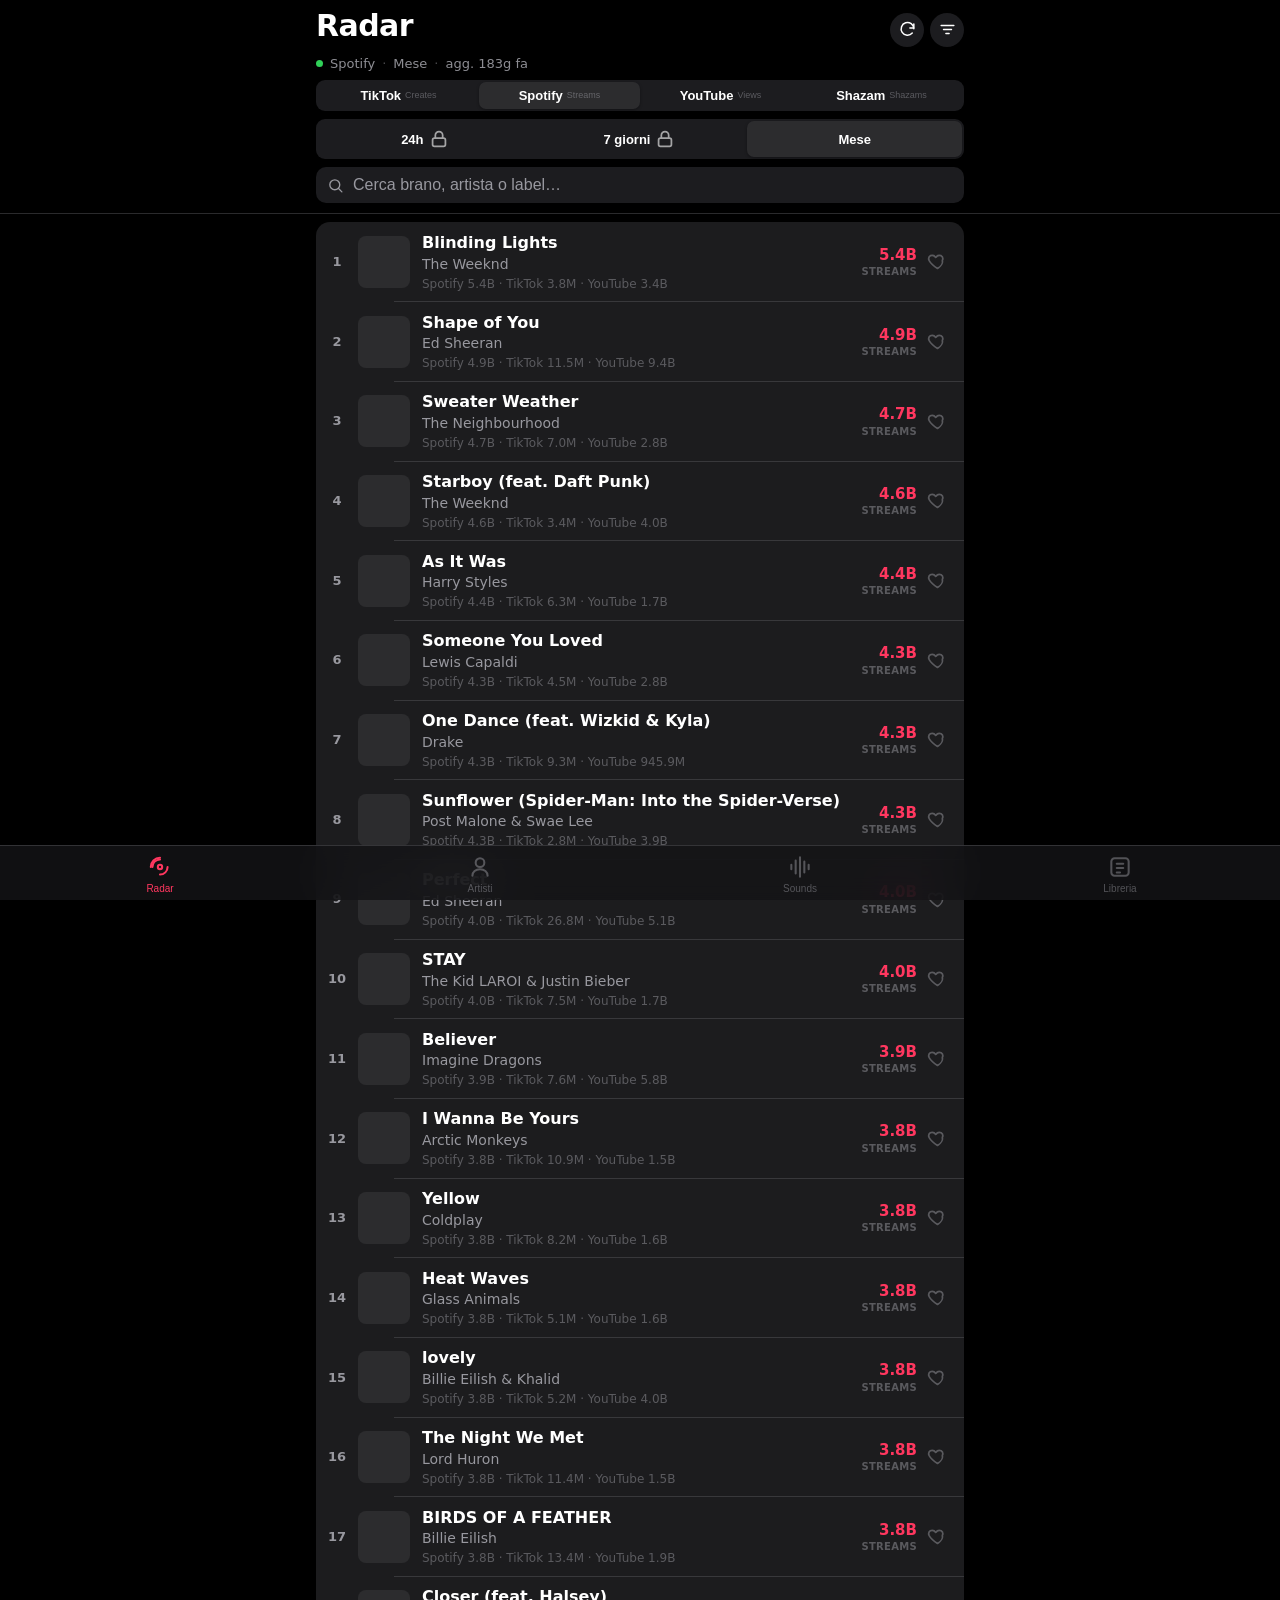
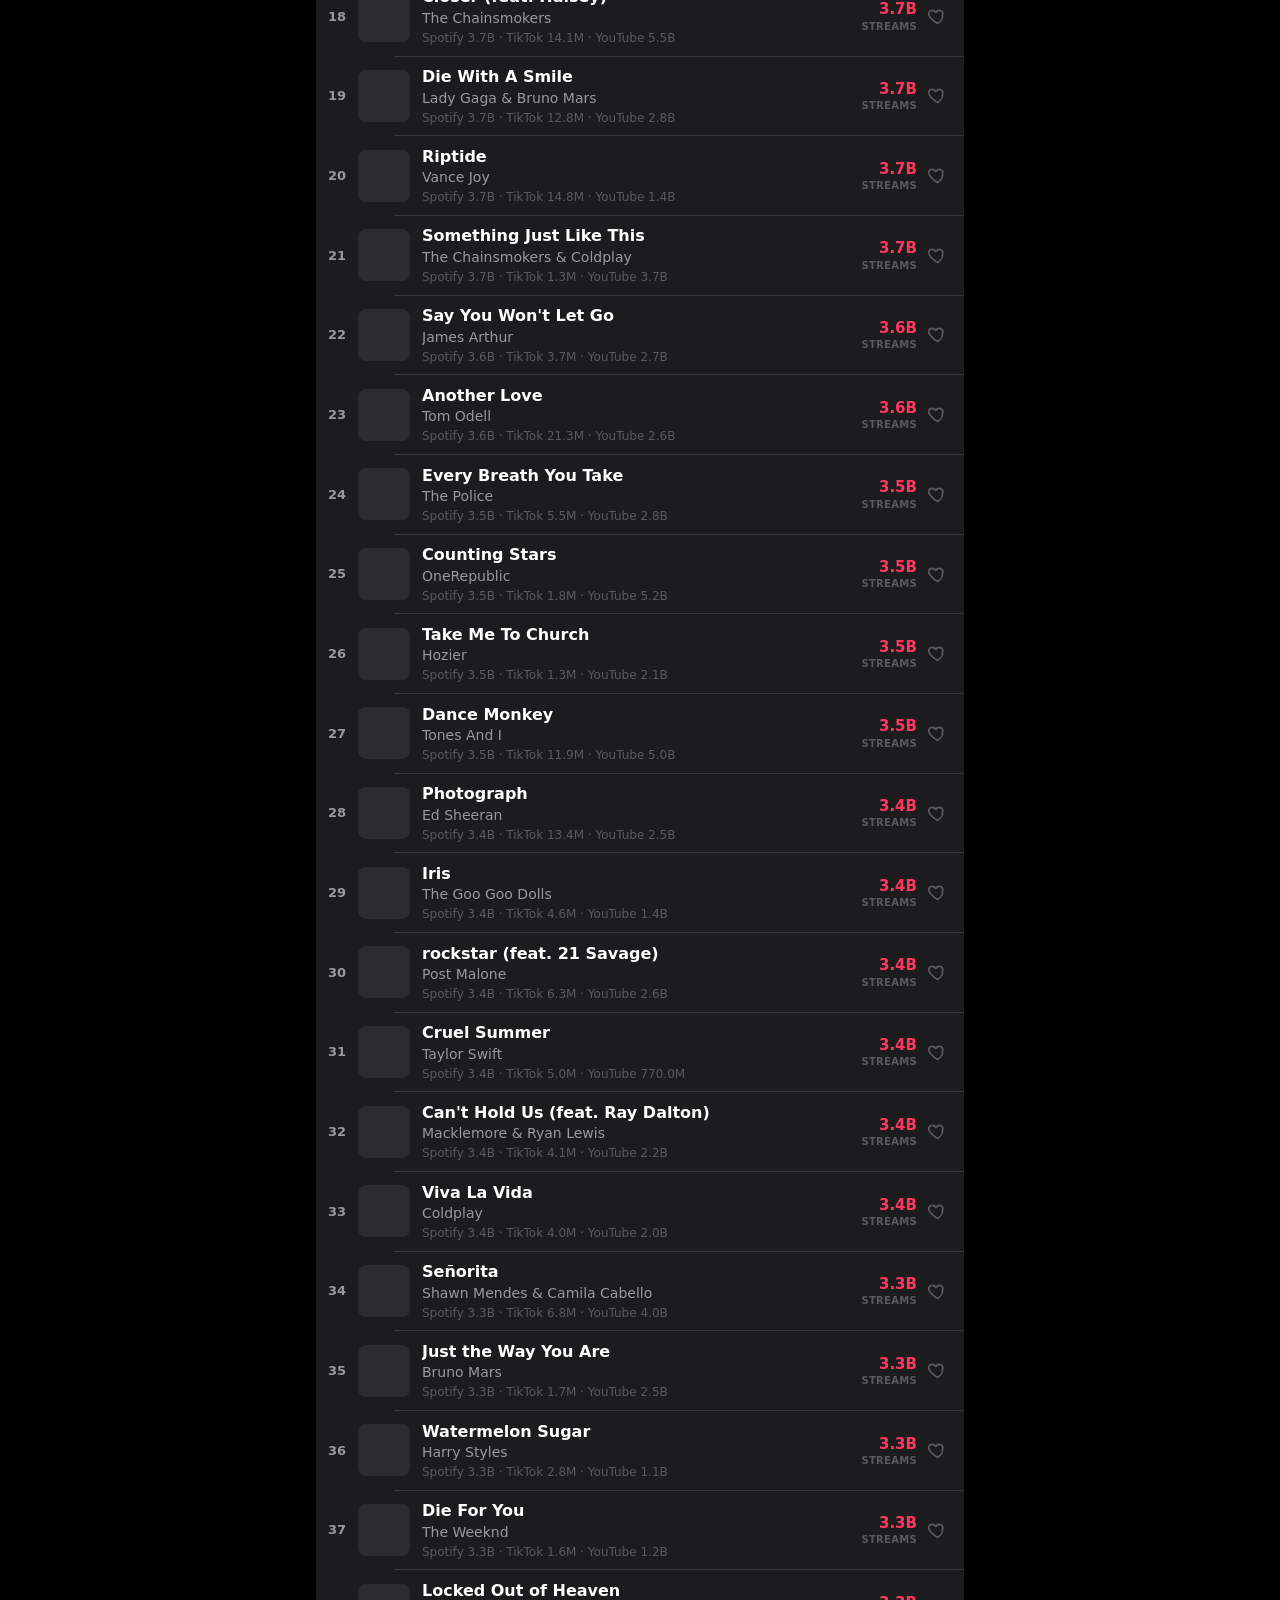
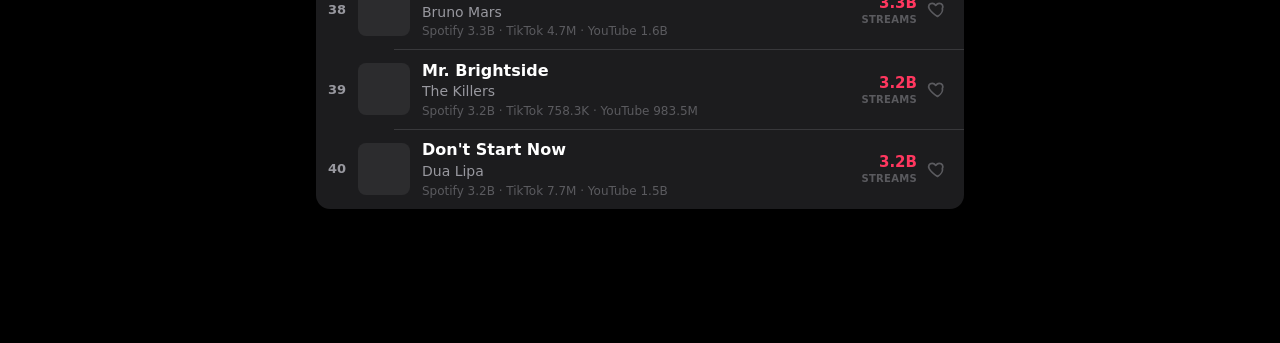
==== commit 00545eec: "Redesign: native iOS look, zero emoji; SW v12 force-update - Full restyle to iOS aesthetic: SF syste" ====
--- a/index.html
+++ b/index.html
@@ -11,753 +11,232 @@
 <meta name="apple-mobile-web-app-title" content="Remix Radar" />
 <link rel="manifest" href="./manifest.webmanifest" />
 <link rel="apple-touch-icon" href="./apple-touch-icon.png" />
-
-<link rel="preconnect" href="https://fonts.googleapis.com">
-<link rel="preconnect" href="https://fonts.gstatic.com" crossorigin>
-<link rel="stylesheet" href="https://fonts.googleapis.com/css2?family=Archivo+Black&family=Archivo:wght@500;700;900&family=Space+Mono:wght@400;700&display=swap">
-
 <style>
   :root{
-    --bg:#000000; --bg-2:#0C0C0C; --bg-3:#171717; --bg-4:#1F1F1F;
-    --text:#F5F5F5; --text-2:#BCBCBC; --mute:#7A7A7A;
-    --line:#262626; --line-soft:#3A3A3A;
-    --orange:#F23B1A; --orange-deep:#C42E10;
-    --blue:#1B40E8; --blue-deep:#0E2BB8;
-    --grey:#C4C4C4; --grey-2:#9A9A9A;
-    --on-color:#000000;
-    --display:'Archivo Black', Impact, sans-serif;
-    --ui:'Archivo', system-ui, sans-serif;
-    --mono:'Space Mono', ui-monospace, Menlo, monospace;
-    --safe-bottom: env(safe-area-inset-bottom, 0px);
-    --safe-top: env(safe-area-inset-top, 0px);
+    --bg:#000000; --elev:#1C1C1E; --elev2:#2C2C2E; --fill:rgba(118,118,128,.24);
+    --label:#FFFFFF; --label2:rgba(235,235,245,.60); --label3:rgba(235,235,245,.30);
+    --sep:rgba(84,84,88,.5); --accent:#FF375F; --green:#30D158; --radius:16px;
+    --safe-top:env(safe-area-inset-top); --safe-bot:env(safe-area-inset-bottom);
   }
-
-  *{box-sizing:border-box; -webkit-tap-highlight-color:transparent;}
-  html,body{margin:0; padding:0;}
-  body{
-    background:var(--bg); color:var(--text);
-    font-family:var(--ui); font-size:14px; line-height:1.45;
-    min-height:100svh;
-    padding-bottom:calc(var(--safe-bottom) + 78px);
-    overflow-x:hidden; -webkit-font-smoothing:antialiased;
-    transition:padding-bottom .2s ease;
-  }
-  body[data-playing="1"]{ padding-bottom:calc(var(--safe-bottom) + 142px); }
-  body::before{
-    content:""; position:fixed; inset:0; pointer-events:none; z-index:0;
-    background:
-      repeating-linear-gradient(0deg, rgba(245,245,245,0.025) 0 1px, transparent 1px 3px),
-      radial-gradient(1100px 600px at 88% -10%, rgba(27,64,232,0.10), transparent 60%),
-      radial-gradient(900px 500px at -10% 100%, rgba(242,59,26,0.08), transparent 65%);
-  }
-  body::after{
-    content:""; position:fixed; inset:0; pointer-events:none; z-index:0;
-    opacity:.07;
-    background-image:url("data:image/svg+xml;utf8,<svg xmlns='http://www.w3.org/2000/svg' width='160' height='160'><filter id='n'><feTurbulence type='fractalNoise' baseFrequency='0.85' numOctaves='2' stitchTiles='stitch'/></filter><rect width='100%25' height='100%25' filter='url(%23n)'/></svg>");
-  }
-  a{color:inherit;}
-  .wrap{max-width:680px; margin:0 auto; padding:0 14px; position:relative; z-index:1;}
-
-  /* ═══════════ MASTHEAD */
-  header{
-    position:sticky; top:0; z-index:30;
-    background:rgba(0,0,0,.94);
-    backdrop-filter:saturate(140%) blur(10px);
-    -webkit-backdrop-filter:saturate(140%) blur(10px);
-    border-bottom:1px solid var(--line-soft);
-    padding:calc(var(--safe-top) + 10px) 0 0;
-  }
-  .infostrip{
-    display:flex; justify-content:space-between; align-items:center;
-    font-family:var(--mono); font-size:9px; font-weight:700;
-    text-transform:uppercase; letter-spacing:0.18em; color:var(--text-2);
-    padding-bottom:8px;
-  }
-  .infostrip .l,.infostrip .r{ display:flex; gap:10px; align-items:center; }
-  .infostrip .sep{ color:var(--line-soft); }
-  .infostrip .or{ color:var(--orange); }
-  .infostrip .bl{ color:var(--blue); }
-
-  .hrow{display:flex; align-items:center; gap:10px; padding:6px 0 10px;}
-  .wordmark{
-    font-family:var(--display); font-size:34px; line-height:0.85;
-    text-transform:uppercase; letter-spacing:-0.035em;
-    flex:1; min-width:0; user-select:none;
-    display:flex; flex-direction:column;
-  }
-  .wordmark .a{ color:var(--text); }
-  .wordmark .b{ color:var(--orange); margin-top:-2px; }
-  .wordmark .dot{ display:inline-block; width:9px; height:9px; background:var(--blue); margin-left:4px; vertical-align:0; }
-
-  .badge{ width:54px; height:54px; flex:none; display:block; }
-  .badge .ring{ fill:var(--orange); stroke:var(--text); stroke-width:1.5; }
-  .badge .core{ fill:var(--bg); }
-  .badge .mark{ font-family:var(--display); font-size:18px; fill:var(--orange); text-anchor:middle; }
-  .badge .orbit{
-    font-family:var(--mono); font-size:8.5px; font-weight:700;
-    fill:var(--on-color); letter-spacing:0.12em;
-    transform-origin:50% 50%; animation:spin 14s linear infinite;
-  }
-  @keyframes spin{ to{ transform:rotate(360deg); } }
-
-  .sub{
-    display:flex; align-items:center; gap:10px; padding:8px 0 10px;
-    font-family:var(--mono); font-size:9.5px; font-weight:700;
-    letter-spacing:0.14em; color:var(--text-2); text-transform:uppercase;
-    border-top:1px solid var(--line);
-  }
-  .live{
-    display:inline-flex; align-items:center; gap:6px; padding:4px 8px;
-    background:var(--orange); color:var(--on-color);
-    font-family:var(--mono); font-size:9px; font-weight:700; letter-spacing:0.16em;
-  }
-  .live .dot{ width:6px; height:6px; background:var(--on-color); animation:pulse 1.6s ease-in-out infinite; }
-  @keyframes pulse{ 0%,100%{opacity:.45} 50%{opacity:1} }
-
-  .iconbtn{
-    width:42px; height:42px; border:1px solid var(--text); background:var(--bg);
-    color:var(--text); display:inline-flex; align-items:center; justify-content:center;
-    cursor:pointer; transition:background .12s ease, color .12s ease, transform .1s ease;
-  }
-  .iconbtn:hover{ background:var(--text); color:var(--bg); }
-  .iconbtn:active{ transform:translate(1px,1px); }
-  .iconbtn.active{ background:var(--orange); color:var(--on-color); border-color:var(--orange); }
-  .iconbtn svg{ width:18px; height:18px; }
-
-  .backbtn{
-    display:inline-flex; align-items:center; gap:8px; background:none; border:none;
-    color:var(--orange); font-family:var(--mono); font-size:11px; font-weight:700;
-    letter-spacing:0.14em; text-transform:uppercase; cursor:pointer; padding:8px 4px 8px 0;
-  }
-  .backbtn svg{ width:14px; height:14px; }
-
-  /* ═══════════ PLATFORM SELECTOR */
-  .platwrap{ padding:10px 0 0; }
-  .plats{
-    display:flex; gap:4px; overflow-x:auto; -webkit-overflow-scrolling:touch;
-    scrollbar-width:none;
-  }
-  .plats::-webkit-scrollbar{ display:none; }
-  .plat{
-    flex:1; min-width:72px; border:1px solid var(--line-soft); background:var(--bg);
-    color:var(--text);
-    font-family:var(--mono); font-size:10px; font-weight:700; letter-spacing:0.14em;
-    text-transform:uppercase;
-    padding:9px 6px; cursor:pointer; text-align:center;
-    display:flex; flex-direction:column; gap:3px;
-    transition:background .12s ease, color .12s ease, border-color .12s ease;
-  }
-  .plat:hover{ border-color:var(--text); }
-  .plat.on{ background:var(--blue); color:#FFFFFF; border-color:var(--blue); }
-  .plat .pm{
-    font-family:var(--mono); font-size:8px; font-weight:500; opacity:.85; letter-spacing:0.12em;
-    text-transform:uppercase;
-  }
-
-  /* ═══════════ SEGMENTED WINDOW */
-  .segwrap{ padding:8px 0 4px; }
-  .seg{ display:flex; gap:4px; }
-  .seg button{
-    flex:1; border:1px solid var(--line-soft); background:var(--bg);
-    color:var(--text);
-    font-family:var(--mono); font-size:11px; font-weight:700; letter-spacing:0.14em;
-    text-transform:uppercase;
-    padding:11px 6px; cursor:pointer;
-    display:inline-flex; align-items:center; justify-content:center; gap:6px;
-    transition:background .12s ease, color .12s ease, border-color .12s ease;
-  }
-  .seg button:hover{ border-color:var(--text); }
-  .seg button.on{ background:var(--orange); color:var(--on-color); border-color:var(--orange); }
-  .seg .lock{ font-size:10px; }
-
-  /* ═══════════ SEARCH */
-  .searchrow{
-    margin-top:8px; display:flex; gap:8px;
-  }
-  .searchrow input{
-    flex:1; background:var(--bg); border:1px solid var(--line-soft);
-    color:var(--text); font-family:var(--mono); font-size:13px;
-    padding:11px 12px; outline:none; letter-spacing:0.04em;
-  }
-  .searchrow input:focus{ border-color:var(--orange); }
-  .searchrow input::placeholder{ color:var(--mute); font-family:var(--mono); }
-
-  /* ═══════════ FILTERS */
-  .filters{
-    display:none; margin-top:10px;
-    background:var(--bg-2); border:1px solid var(--line-soft); padding:18px;
-  }
-  .filters.open{ display:block; animation:filtersIn .22s ease-out; }
-  @keyframes filtersIn{ from{ opacity:0; transform:translateY(-4px);} to{ opacity:1; transform:none;} }
-  .filters h4{
-    margin:0 0 10px; font-family:var(--mono); font-size:10px; font-weight:700;
-    color:var(--text-2); text-transform:uppercase; letter-spacing:0.16em;
-    padding-bottom:6px; border-bottom:1px solid var(--line);
-  }
-  .filters h4 + *{ margin-bottom:18px; }
-  .chips{ display:flex; flex-wrap:wrap; gap:6px; }
-  .chip{
-    padding:6px 10px; border:1px solid var(--line-soft); background:transparent;
-    color:var(--text); font-family:var(--mono); font-size:11px; font-weight:400;
-    letter-spacing:0.04em; cursor:pointer; user-select:none;
-    transition:background .12s ease, color .12s ease, border-color .12s ease;
-  }
-  .chip:hover{ border-color:var(--text); }
-  .chip.on{ background:var(--orange); color:var(--on-color); border-color:var(--orange); font-weight:700; }
-  .mmrow{ display:flex; gap:8px; }
-  .mmrow input{
-    flex:1; background:var(--bg); border:1px solid var(--line-soft);
-    color:var(--text); font-family:var(--mono); font-size:12px;
-    padding:9px 10px; outline:none; letter-spacing:0.04em;
-  }
-  .mmrow input:focus{ border-color:var(--orange); }
-  .mmrow input::placeholder{ color:var(--mute); }
-  .filters .foot{ display:flex; justify-content:space-between; margin-top:8px; padding-top:14px; border-top:1px solid var(--line); }
-  .linkbtn{
-    background:none; border:none; color:var(--text);
-    font-family:var(--mono); font-size:11px; font-weight:700;
-    letter-spacing:0.14em; text-transform:uppercase; cursor:pointer; padding:4px;
-  }
-  .linkbtn:hover{ color:var(--orange); }
-
-  /* ═══════════ LIST + CARDS */
-  .list{ padding:14px 0 24px; display:flex; flex-direction:column; gap:8px; }
-  .list .card{
-    --i: 0;
-    opacity:0; transform:translateY(6px);
-    animation:cardIn .35s cubic-bezier(.2,.7,.2,1) forwards;
-    animation-delay: calc(var(--i) * 28ms);
-  }
-  @keyframes cardIn{ to{ opacity:1; transform:none; } }
-  @media (prefers-reduced-motion: reduce){
-    .list .card{ opacity:1; transform:none; animation:none; }
-    .live .dot, .badge .orbit{ animation:none; }
-  }
-
-  .card{
-    display:grid; grid-template-columns:82px 1fr; gap:10px;
-    background:var(--bg-2); border:1px solid var(--line);
-    padding:10px; cursor:pointer; position:relative;
-    transition:background .12s ease, border-color .12s ease;
-  }
-  .card:hover{ border-color:var(--line-soft); background:var(--bg-3); }
-
-  .rankblock{
-    background:var(--blue); color:var(--on-color); padding:8px;
-    display:flex; flex-direction:column;
-    position:relative; overflow:hidden;
-  }
-  .card.tier-1 .rankblock{ background:var(--orange); }
-  .card.tier-3 .rankblock{ background:var(--grey); color:var(--on-color); }
-  .rankblock .cat{
-    font-family:var(--mono); font-size:8px; font-weight:700;
-    letter-spacing:0.16em; text-transform:uppercase; line-height:1; margin-bottom:4px;
-  }
-  .rankblock .rank{
-    font-family:var(--display); font-size:34px; line-height:0.78;
-    letter-spacing:-0.04em; color:var(--on-color);
-    font-variant-numeric:tabular-nums;
-  }
-  .rankblock .delta{
-    font-family:var(--mono); font-size:9.5px; font-weight:700;
-    margin-top:4px; line-height:1; letter-spacing:0.04em;
-  }
-  .rankblock .cover{
-    margin-top:auto; position:relative; width:64px; height:64px;
-    background:var(--bg-3) center/cover no-repeat;
-    border:1px solid var(--on-color); align-self:center;
-  }
-  .card.artist .rankblock .cover{ border-radius:50%; }
-  .rankblock .cover .play{
-    position:absolute; right:-1px; bottom:-1px; width:22px; height:22px;
-    background:var(--bg); color:var(--text);
-    border:1px solid var(--on-color);
-    display:flex; align-items:center; justify-content:center;
-  }
-  .rankblock .cover .play svg{ width:10px; height:10px; }
-
-  .cbody{ min-width:0; display:flex; flex-direction:column; }
-  .ctop{
-    display:flex; align-items:flex-start; gap:6px;
-    font-family:var(--mono); font-size:8.5px; font-weight:700;
-    letter-spacing:0.16em; text-transform:uppercase; color:var(--mute); margin-bottom:4px;
-  }
-  .ctop .coord{ flex:1; min-width:0; overflow:hidden; text-overflow:ellipsis; white-space:nowrap; }
-  .ctop .or{ color:var(--orange); }
-  .ctop .bl{ color:var(--blue); }
-
-  .name{
-    font-family:var(--display); font-size:18px;
-    letter-spacing:-0.025em; line-height:0.98; text-transform:uppercase; color:var(--text);
-    overflow:hidden; text-overflow:ellipsis; display:-webkit-box;
-    -webkit-line-clamp:2; -webkit-box-orient:vertical; word-break:break-word;
-  }
-  .artist-name{
-    font-family:var(--ui); font-weight:500; font-size:12.5px; color:var(--text-2);
-    white-space:nowrap; overflow:hidden; text-overflow:ellipsis;
-    margin-top:4px; letter-spacing:0;
-  }
-  .heart{
-    flex:none; cursor:pointer; color:var(--text);
-    background:none; border:none; padding:2px 4px;
-    transition:color .15s ease, transform .15s ease;
-  }
-  .heart:hover{ color:var(--orange); }
-  .heart.on{ color:var(--orange); transform:scale(1.08); }
-  .heart svg{ width:18px; height:18px; }
-
-  .pillrow{
-    display:flex; align-items:stretch; gap:6px; margin-top:8px; flex-wrap:wrap;
-  }
-  .metricpill{
-    display:inline-flex; align-items:baseline; gap:5px;
-    font-family:var(--mono); font-size:12.5px; font-weight:700; line-height:1;
-    color:var(--on-color); background:var(--orange);
-    padding:6px 8px; white-space:nowrap;
-    font-variant-numeric:tabular-nums; letter-spacing:-0.005em;
-  }
-  .card.tier-2 .metricpill{ background:var(--blue); color:#FFFFFF; }
-  .card.tier-3 .metricpill{ background:var(--grey); color:var(--on-color); }
-  .metricpill .u{
-    font-size:8.5px; font-weight:700; letter-spacing:0.12em;
-    text-transform:uppercase; opacity:.85;
-  }
-  .hexlabel{
-    display:inline-flex; align-items:center;
-    font-family:var(--mono); font-size:9px; font-weight:700;
-    color:var(--mute); letter-spacing:0.14em; text-transform:uppercase;
-    padding:6px 0;
-  }
-
-  .meta{
-    display:flex; gap:14px; margin-top:8px; font-family:var(--mono); font-size:9.5px;
-    color:var(--text-2); flex-wrap:wrap; letter-spacing:0.1em; text-transform:uppercase;
-    font-weight:500;
-  }
-  .meta b{ color:var(--text); font-weight:700; font-variant-numeric:tabular-nums; }
-  .meta .sep{ color:var(--line-soft); }
-  .meta .ic{ display:inline-block; margin-right:3px; opacity:.7; }
-
-  .gchips{ display:flex; gap:5px; margin-top:8px; overflow-x:auto; -webkit-overflow-scrolling:touch; scrollbar-width:none; }
-  .gchips::-webkit-scrollbar{ display:none; }
-  .gchip{
-    font-family:var(--mono); font-size:9px; padding:3px 6px;
-    background:var(--bg); border:1px solid var(--line-soft); white-space:nowrap;
-    color:var(--text); text-transform:uppercase; letter-spacing:0.1em; font-weight:700;
-  }
-  .gchip::before{ content:"# "; color:var(--mute); font-weight:400; }
-
-  .card.playing{
-    background:var(--bg-3) !important;
-    border-color:var(--orange) !important;
-    box-shadow:inset 3px 0 0 var(--orange);
-  }
-  .card.playing .rankblock{ background:var(--orange) !important; color:var(--on-color); }
-  .card.playing .name{ color:var(--orange); }
-  .card.playing .rankblock .cover{ animation:coverpulse 2s ease-in-out infinite; }
-  @keyframes coverpulse{
-    0%{ box-shadow:0 0 0 0 rgba(242,59,26,0.5); }
-    70%{ box-shadow:0 0 0 6px rgba(242,59,26,0); }
-    100%{ box-shadow:0 0 0 0 rgba(242,59,26,0); }
-  }
-  @media (prefers-reduced-motion: reduce){ .card.playing .rankblock .cover{ animation:none; } }
-
-  /* ═══════════ STATUS / EMPTY */
-  .status{
-    padding:64px 20px; text-align:center; color:var(--text-2);
-    font-family:var(--mono); font-size:12px; letter-spacing:0.06em;
-    border:1px dashed var(--line-soft); margin:18px 0;
-  }
-  .status .big{
-    font-family:var(--display); font-size:30px;
-    color:var(--text); margin-bottom:10px; letter-spacing:-0.025em;
-    text-transform:uppercase; line-height:0.9;
-  }
-  .status .big em{ font-style:normal; color:var(--orange); }
-  .primary{
-    background:var(--orange); color:var(--on-color); border:1px solid var(--orange);
-    font-family:var(--mono); font-weight:700; letter-spacing:0.16em; text-transform:uppercase;
-    padding:13px 22px; font-size:11px; cursor:pointer;
-    transition:background .12s ease, color .12s ease;
-  }
-  .primary:hover{ background:var(--text); border-color:var(--text); color:var(--bg); }
-
-  .sechead{
-    display:flex; align-items:center; gap:10px; margin:24px 0 12px;
-    font-family:var(--mono); font-size:10.5px; color:var(--text);
-    text-transform:uppercase; letter-spacing:0.16em; font-weight:700;
-    padding-bottom:8px; border-bottom:1px solid var(--line-soft);
-  }
-  .sechead .cnt{ color:var(--orange); font-family:var(--mono); font-variant-numeric:tabular-nums; }
-  .sechead .line{ flex:1; }
-  .sechead .linkbtn{ font-size:11px; padding:0; }
-
-  .plrow{
-    display:flex; align-items:center; gap:14px;
-    border:1px solid var(--line); background:var(--bg-2);
-    padding:14px; cursor:pointer; margin-bottom:8px;
-    transition:background .12s ease, border-color .12s ease;
-  }
-  .plrow:hover{ background:var(--bg-3); border-color:var(--line-soft); }
-  .plicon{
-    width:46px; height:46px; background:var(--blue);
-    display:flex; align-items:center; justify-content:center; flex:none;
-    position:relative; overflow:hidden;
-  }
-  .plicon::before{ content:""; position:absolute; left:6px; right:6px; top:50%; transform:translateY(-50%); height:2px; background:var(--on-color); }
-  .plicon::after{ content:""; position:absolute; left:6px; right:6px; top:calc(50% + 8px); transform:translateY(-50%); height:2px; background:var(--on-color); opacity:.5; }
-  .plname{ font-family:var(--display); font-size:18px; letter-spacing:-0.02em; text-transform:uppercase; line-height:1; }
-  .plcount{ font-family:var(--mono); color:var(--text-2); font-size:10px; letter-spacing:0.12em; text-transform:uppercase; margin-top:6px; }
-  .chev{ margin-left:auto; font-family:var(--display); font-size:26px; color:var(--text); line-height:0.8; }
-
-  /* ═══════════ PAYWALL */
-  .lockbox{
-    margin:22px 0; background:var(--bg-2);
-    border:1px solid var(--line-soft); padding:0; text-align:left; position:relative;
-  }
-  .lockbox-head{
-    background:var(--orange); color:var(--on-color); padding:20px 18px;
-    font-family:var(--mono); font-size:10px; font-weight:700;
-    letter-spacing:0.18em; text-transform:uppercase;
-    display:flex; justify-content:space-between; align-items:center;
-  }
-  .lockbox-body{ padding:24px 22px; text-align:center; }
-  .lockbox .ic{ width:44px; height:44px; margin:0 auto 14px; border:1px solid var(--text); background:transparent; display:flex; align-items:center; justify-content:center; }
-  .lockbox .ic svg{ width:20px; height:20px; color:var(--orange); }
-  .lockbox h3{ margin:0 0 8px; font-family:var(--display); font-size:28px; text-transform:uppercase; letter-spacing:-0.025em; line-height:0.95; }
-  .lockbox p{ color:var(--text-2); font-family:var(--ui); font-size:14px; margin:0 auto 18px; max-width:340px; line-height:1.5; }
-  .lockbox .price{ font-family:var(--display); font-size:54px; color:var(--orange); letter-spacing:-0.04em; line-height:0.9; }
-  .lockbox .price small{ font-family:var(--mono); font-size:13px; color:var(--text-2); font-weight:700; margin-left:4px; letter-spacing:0.08em; text-transform:uppercase; }
-  .lockbox ul{ list-style:none; padding:0; margin:18px auto; max-width:300px; text-align:left; font-family:var(--mono); font-size:12px; letter-spacing:0.02em; }
-  .lockbox li{ padding:7px 0; display:flex; gap:10px; align-items:flex-start; border-bottom:1px solid var(--line); }
-  .lockbox li:last-child{ border-bottom:none; }
-  .lockbox li::before{ content:"▸"; color:var(--orange); font-weight:700; flex:none; }
-  .lockbox .primary{ width:100%; padding:14px; font-size:12px; }
-  .demo{ display:block; margin-top:14px; color:var(--text-2); font-family:var(--mono); font-size:10px; letter-spacing:0.12em; text-transform:uppercase; background:none; border:none; cursor:pointer; width:100%; text-decoration:underline; text-underline-offset:3px; }
-
-  /* ═══════════ TAB BAR */
-  .tabbar{
-    position:fixed; left:0; right:0; bottom:0; z-index:40;
-    background:var(--bg); border-top:1px solid var(--line-soft);
-    display:flex; padding:0 0 var(--safe-bottom);
-  }
-  .tab{
-    flex:1; display:flex; flex-direction:column; align-items:center; gap:5px;
-    background:none; border:none; color:var(--text);
-    font-family:var(--mono); font-size:10px; font-weight:700;
-    letter-spacing:0.14em; text-transform:uppercase;
-    cursor:pointer; padding:13px 0 12px; position:relative;
-    transition:background .12s ease, color .12s ease;
-    border-right:1px solid var(--line-soft);
-  }
-  .tab:last-child{ border-right:none; }
-  .tab svg{ width:21px; height:21px; }
-  .tab.on{ background:var(--orange); color:var(--on-color); }
-
-  /* ═══════════ MINIPLAYER */
-  .miniplayer{
-    position:fixed; left:0; right:0;
-    bottom:calc(var(--safe-bottom) + 56px); z-index:41;
-    background:var(--bg);
-    border-top:1px solid var(--orange);
-    border-bottom:1px solid var(--line-soft);
-    display:none;
-  }
-  .miniplayer.on{ display:block; animation:mpIn .22s cubic-bezier(.2,.7,.2,1); }
-  @keyframes mpIn{ from{ transform:translateY(8px); opacity:0; } to{ transform:none; opacity:1; } }
-
-  .mpseek{
-    display:block; width:100%; margin:0; padding:0;
-    height:6px; -webkit-appearance:none; appearance:none;
-    background:var(--bg-3); accent-color:var(--orange); cursor:pointer;
-  }
-  .mpseek::-webkit-slider-runnable-track{ height:6px; background:transparent; }
-  .mpseek::-webkit-slider-thumb{
-    -webkit-appearance:none; appearance:none;
-    width:14px; height:14px; margin-top:-4px;
-    background:var(--orange); border:1px solid var(--text); cursor:pointer;
-  }
-  .mpseek::-moz-range-progress{ height:6px; background:var(--orange); }
-  .mpseek::-moz-range-thumb{ width:12px; height:12px; background:var(--orange); border:1px solid var(--text); border-radius:0; cursor:pointer; }
-
-  .mpcontrols{
-    display:flex; align-items:center; gap:12px;
-    padding:10px 14px 12px; max-width:680px; margin:0 auto;
-  }
-  .mpcover{
-    width:44px; height:44px; flex:none; cursor:pointer;
-    background:var(--bg-3) center/cover no-repeat;
-    border:1px solid var(--orange); position:relative;
-    animation:coverpulse 2s ease-in-out infinite;
-  }
-  .mpcover::after{
-    content:""; position:absolute; right:-3px; top:-3px;
-    width:8px; height:8px; background:var(--orange); border:1px solid var(--text);
-  }
-  .mpinfo{ flex:1; min-width:0; cursor:pointer; display:flex; flex-direction:column; gap:3px; }
-  .mpname{
-    font-family:var(--display); font-size:15px;
-    text-transform:uppercase; letter-spacing:-0.02em;
-    line-height:1; color:var(--text);
-    white-space:nowrap; overflow:hidden; text-overflow:ellipsis;
-  }
-  .mpmeta{ display:flex; align-items:baseline; gap:10px; white-space:nowrap; overflow:hidden; }
-  .mpartist{
-    font-family:var(--ui); font-weight:500; font-size:11.5px;
-    color:var(--text-2); line-height:1;
-    overflow:hidden; text-overflow:ellipsis; min-width:0; flex:1;
-  }
-  .mptime{
-    font-family:var(--mono); font-weight:700; font-size:10px;
-    color:var(--orange); font-variant-numeric:tabular-nums;
-    letter-spacing:0.06em; flex:none;
-  }
-  .mpbtn{
-    width:42px; height:42px; flex:none; cursor:pointer;
-    background:var(--orange); color:var(--on-color);
-    border:1px solid var(--text);
-    display:flex; align-items:center; justify-content:center;
-    transition:transform .1s ease;
-  }
-  .mpbtn:active{ transform:translate(1px,1px); }
-  .mpbtn svg{ width:14px; height:14px; }
-  @media (prefers-reduced-motion: reduce){ .mpcover{ animation:none; } .miniplayer.on{ animation:none; } }
-
-  /* ═══════════ DETAIL SHEET */
-  .sheet{
-    position:fixed; inset:0; z-index:50; background:rgba(0,0,0,.55);
-    display:none; align-items:flex-end;
-    backdrop-filter:blur(4px); -webkit-backdrop-filter:blur(4px);
-  }
-  .sheet.open{ display:flex; }
-  .sheetinner{
-    position:relative; background:var(--bg);
-    width:100%; max-width:680px; margin:0 auto;
-    border-top:2px solid var(--orange);
-    border-left:1px solid var(--line-soft); border-right:1px solid var(--line-soft);
-    max-height:92svh; overflow-y:auto; overscroll-behavior:contain;
-    padding:0 18px calc(var(--safe-bottom) + 28px); will-change:transform;
-  }
-  .grabwrap{
-    position:sticky; top:0; margin:0 -18px 4px; padding:14px 0 10px;
-    background:linear-gradient(180deg, var(--bg) 80%, rgba(0,0,0,0));
-    z-index:5; cursor:grab;
-  }
-  .grab{ width:44px; height:4px; background:var(--text); margin:0 auto; }
-  .closeX{
-    position:absolute; top:10px; right:12px; width:38px; height:38px;
-    background:transparent; border:1px solid var(--text); color:var(--text);
-    display:flex; align-items:center; justify-content:center; cursor:pointer; z-index:7;
-  }
-  .closeX:hover{ background:var(--text); color:var(--bg); }
-  .closeX svg{ width:14px; height:14px; }
-
-  .specbar{
-    display:flex; justify-content:space-between; align-items:center;
-    font-family:var(--mono); font-size:9.5px; font-weight:700;
-    letter-spacing:0.16em; color:var(--text-2); text-transform:uppercase;
-    padding:8px 0; border-top:1px solid var(--line); border-bottom:1px solid var(--line);
-    margin-bottom:16px;
-  }
-  .specbar .or{ color:var(--orange); }
-
-  .dposter{
-    display:grid; grid-template-columns:1fr 1fr; gap:0;
-    margin:0 -18px 18px; padding:0;
-  }
-  .dposter .pl{
-    background:var(--orange); padding:24px 18px;
-    display:flex; flex-direction:column; gap:14px; justify-content:space-between;
-    min-height:240px;
-  }
-  .dposter .pr{
-    background:var(--blue); padding:24px 18px; color:#FFFFFF;
-    display:flex; flex-direction:column; gap:8px; justify-content:space-between;
-    min-height:240px;
-  }
-  .dposter .dlabel{
-    font-family:var(--mono); font-size:9.5px; font-weight:700;
-    letter-spacing:0.18em; text-transform:uppercase; color:var(--on-color); opacity:.85;
-  }
-  .dposter .pr .dlabel{ color:#FFFFFF; opacity:.9; }
-  .dcover{
-    width:160px; height:160px; align-self:center;
-    background:var(--bg-3) center/cover no-repeat;
-    border:2px solid var(--on-color);
-  }
-  .dposter .big{
-    font-family:var(--display); font-size:42px; line-height:0.85;
-    letter-spacing:-0.04em; color:#FFFFFF; font-variant-numeric:tabular-nums;
-  }
-
-  .dtitle{
-    font-family:var(--display); font-size:32px;
-    text-transform:uppercase; letter-spacing:-0.03em;
-    line-height:0.9; padding:0 4px;
-  }
-  .dartist{
-    font-family:var(--ui); font-weight:500;
-    color:var(--text-2); font-size:15px; margin-top:6px; padding:0 4px;
-  }
-
-  .grid{ display:grid; grid-template-columns:1fr 1fr; gap:6px; margin:18px 0; }
-  .mcard{ background:var(--bg-2); border:1px solid var(--line); padding:14px; }
-  .mcard .k{
-    font-family:var(--mono); font-size:9.5px; color:var(--text-2);
-    text-transform:uppercase; letter-spacing:0.14em; font-weight:700;
-    padding-bottom:6px; border-bottom:1px solid var(--line); margin-bottom:8px;
-  }
-  .mcard .v{
-    font-family:var(--display); font-size:24px;
-    font-variant-numeric:tabular-nums; letter-spacing:-0.025em; line-height:0.9; color:var(--text);
-  }
-  .mcard .v small{ color:var(--orange); font-family:var(--mono); font-size:11px; font-weight:700; margin-left:4px; letter-spacing:0; }
-
-  .drows{ border:1px solid var(--line); padding:4px 14px; margin-bottom:18px; }
-  .drow{
-    display:flex; gap:14px; padding:11px 0; border-bottom:1px solid var(--line);
-    font-family:var(--mono); font-size:12px; line-height:1.3;
-  }
-  .drow:last-child{ border-bottom:none; }
-  .drow .k{
-    color:var(--text-2); width:78px; flex:none; font-size:10px;
-    text-transform:uppercase; letter-spacing:0.14em; font-weight:700; padding-top:1px;
-  }
-  .drow .v{ color:var(--text); }
-
-  .player{
-    display:flex; align-items:center; gap:14px;
-    border:1px solid var(--line-soft); padding:14px;
-    margin-bottom:18px; background:var(--bg-2);
-  }
-  .player .pbtn{
-    width:48px; height:48px; flex:none; cursor:pointer;
-    background:var(--orange); color:var(--on-color);
-    border:1px solid var(--text);
-    display:flex; align-items:center; justify-content:center;
-    transition:transform .1s ease;
-  }
-  .player .pbtn:active{ transform:translate(1px,1px); }
-  .player .pbtn svg{ width:14px; height:14px; }
-  .player .track{ flex:1; }
-  .player .seek{ width:100%; accent-color:var(--orange); margin:0; }
-  .player .tt{
-    display:flex; justify-content:space-between; font-family:var(--mono);
-    font-size:10px; color:var(--text-2); margin-top:4px;
-    font-variant-numeric:tabular-nums; letter-spacing:0.1em; font-weight:700; text-transform:uppercase;
-  }
-
-  .actions{ display:flex; flex-direction:column; gap:6px; }
-  .btn{
-    display:flex; align-items:center; justify-content:center; gap:10px;
-    padding:14px; cursor:pointer;
-    background:var(--bg-2); color:var(--text);
-    font-family:var(--mono); font-size:11px; font-weight:700;
-    letter-spacing:0.16em; text-transform:uppercase; text-decoration:none;
-    border:1px solid var(--line-soft);
-    transition:background .12s ease, color .12s ease, border-color .12s ease;
-  }
-  .btn:hover{ border-color:var(--text); }
-  .btn svg{ width:14px; height:14px; }
-  .btn.fill{ background:var(--orange); color:var(--on-color); border-color:var(--orange); }
-  .btn.fill:hover{ background:var(--text); border-color:var(--text); color:var(--bg); }
-  .btn.heartbtn.on{ background:var(--orange); color:var(--on-color); border-color:var(--orange); }
-
-  .plpick{ margin:4px 0 18px; }
-  .plpick h4{
-    font-family:var(--mono); font-size:10px; color:var(--text);
-    text-transform:uppercase; letter-spacing:0.16em; margin:0 0 12px; font-weight:700;
-    padding-bottom:6px; border-bottom:1px solid var(--line-soft);
-  }
+  *{box-sizing:border-box;-webkit-tap-highlight-color:transparent;}
+  html,body{margin:0;padding:0;background:var(--bg);}
+  body{color:var(--label);
+    font:17px/1.35 -apple-system,BlinkMacSystemFont,"SF Pro Text","SF Pro","Segoe UI",Roboto,system-ui,sans-serif;
+    -webkit-font-smoothing:antialiased; min-height:100vh;
+    padding-bottom:calc(var(--safe-bot) + 130px);}
+  a{color:var(--accent);text-decoration:none;}
+  .wrap{max-width:680px;margin:0 auto;padding:0 16px;}
+  svg.icon{width:22px;height:22px;display:block;fill:none;stroke:currentColor;stroke-width:1.9;stroke-linecap:round;stroke-linejoin:round;}
+  svg.fill{fill:currentColor;stroke:none;}
+
+  /* Header */
+  header{position:sticky;top:0;z-index:30;background:rgba(0,0,0,.72);
+    backdrop-filter:saturate(180%) blur(20px);-webkit-backdrop-filter:saturate(180%) blur(20px);
+    border-bottom:.5px solid var(--sep);padding-top:var(--safe-top);}
+  .hbar,.sub,.controls{max-width:680px;margin-left:auto;margin-right:auto;}
+  .hbar{display:flex;align-items:flex-end;justify-content:space-between;padding:6px 16px 8px;gap:10px;}
+  .htitle{font-size:30px;font-weight:800;letter-spacing:-.02em;}
+  .hbtns{display:flex;gap:6px;}
+  .roundbtn{width:34px;height:34px;border-radius:50%;border:none;background:var(--fill);color:var(--label);
+    display:flex;align-items:center;justify-content:center;cursor:pointer;}
+  .roundbtn.on{background:var(--accent);color:#fff;}
+  .roundbtn svg{width:19px;height:19px;}
+  .sub{display:flex;gap:7px;align-items:center;padding:0 16px 8px;color:var(--label2);font-size:13px;flex-wrap:wrap;}
+  .sub .dot{width:7px;height:7px;border-radius:50%;background:var(--green);display:inline-block;}
+  .sub .pipe{color:var(--label3);}
+  .controls{padding:0 16px 10px;display:flex;flex-direction:column;gap:8px;}
+
+  /* Segmented control (iOS) */
+  .seg{display:flex;background:var(--fill);border-radius:9px;padding:2px;}
+  .seg button{flex:1;border:none;background:none;color:var(--label);font:600 13px/1 -apple-system,sans-serif;
+    padding:7px 4px;border-radius:7px;cursor:pointer;display:flex;align-items:center;justify-content:center;gap:4px;white-space:nowrap;}
+  .seg button.on{background:var(--elev2);box-shadow:0 1px 3px rgba(0,0,0,.35);}
+  .seg .sub2{font-size:9px;color:var(--label3);font-weight:500;}
+  .seg .lk{opacity:.6;}
+
+  /* Search */
+  .search{display:flex;align-items:center;gap:7px;background:var(--fill);border-radius:10px;padding:8px 11px;}
+  .search svg{width:17px;height:17px;color:var(--label2);}
+  .search input{flex:1;background:none;border:none;color:var(--label);font-size:16px;outline:none;}
+  .search input::placeholder{color:var(--label2);}
+
+  /* Filter panel */
+  .filters{display:none;margin-top:8px;background:var(--elev);border-radius:14px;padding:14px;}
+  .filters.open{display:block;}
+  .filters h4{margin:0 0 8px;font-size:12px;font-weight:600;color:var(--label2);text-transform:uppercase;letter-spacing:.03em;}
+  .chips{display:flex;flex-wrap:wrap;gap:8px;}
+  .chip{padding:7px 13px;border-radius:999px;background:var(--fill);color:var(--label);font-size:14px;cursor:pointer;border:none;}
+  .chip.on{background:var(--accent);color:#fff;font-weight:600;}
+  .mmrow{display:flex;gap:10px;margin:6px 0 12px;}
+  .mmrow input{flex:1;background:var(--fill);border:none;border-radius:9px;color:var(--label);padding:9px 11px;font-size:15px;outline:none;}
+  .filters .foot{display:flex;justify-content:space-between;margin-top:8px;}
+  .linkbtn{background:none;border:none;color:var(--accent);font-size:15px;cursor:pointer;padding:6px 0;}
+
+  /* Section title */
+  .sectitle{font-size:22px;font-weight:700;letter-spacing:-.02em;margin:18px 4px 8px;display:flex;align-items:center;gap:8px;}
+  .sectitle .cnt{color:var(--label2);font-weight:600;}
+  .sectitle .add{margin-left:auto;font-size:15px;color:var(--accent);background:none;border:none;cursor:pointer;display:flex;align-items:center;gap:4px;}
+
+  /* Grouped list */
+  .group{background:var(--elev);border-radius:14px;overflow:hidden;margin:8px 0 4px;}
+  .row{display:flex;align-items:center;gap:12px;padding:10px 12px;cursor:pointer;position:relative;}
+  .row:not(:last-child)::after{content:"";position:absolute;left:78px;right:0;bottom:0;height:.5px;background:var(--sep);}
+  .row:active{background:var(--elev2);}
+  .rank{width:18px;text-align:center;font-size:13px;font-weight:600;color:var(--label2);font-variant-numeric:tabular-nums;flex:none;}
+  .art{position:relative;width:52px;height:52px;border-radius:8px;flex:none;background:var(--elev2) center/cover no-repeat;overflow:hidden;}
+  .art.round{border-radius:50%;}
+  .art .pbtn{position:absolute;inset:0;display:flex;align-items:center;justify-content:center;background:rgba(0,0,0,.36);color:#fff;opacity:0;transition:opacity .15s;}
+  .art .pbtn.show{opacity:1;}
+  .art .pbtn svg{width:20px;height:20px;}
+  .rbody{flex:1;min-width:0;}
+  .rtitle{font-size:16px;font-weight:600;white-space:nowrap;overflow:hidden;text-overflow:ellipsis;}
+  .rsub{font-size:14px;color:var(--label2);white-space:nowrap;overflow:hidden;text-overflow:ellipsis;margin-top:1px;}
+  .rmeta{font-size:12px;color:var(--label3);white-space:nowrap;overflow:hidden;text-overflow:ellipsis;margin-top:2px;}
+  .rtrail{display:flex;align-items:center;gap:6px;flex:none;}
+  .metric{text-align:right;}
+  .metric .v{font-size:15px;font-weight:700;color:var(--accent);font-variant-numeric:tabular-nums;}
+  .metric .u{font-size:10px;color:var(--label3);font-weight:600;letter-spacing:.03em;}
+  .delta{font-size:11px;font-weight:700;}
+  .delta.up{color:var(--green);} .delta.down{color:var(--accent);} .delta.flat{color:var(--label3);}
+  .iconbtn{background:none;border:none;color:var(--label3);cursor:pointer;padding:4px;display:flex;}
+  .iconbtn.lk.on{color:var(--accent);}
+  .iconbtn svg{width:21px;height:21px;}
+  .chev{color:var(--label3);}.chev svg{width:15px;height:15px;}
+
+  /* Playlist row */
+  .plrow{display:flex;align-items:center;gap:12px;padding:12px;cursor:pointer;position:relative;}
+  .plrow:not(:last-child)::after{content:"";position:absolute;left:64px;right:0;bottom:0;height:.5px;background:var(--sep);}
+  .plart{width:44px;height:44px;border-radius:9px;background:linear-gradient(135deg,#3A3A3C,#1C1C1E);display:flex;align-items:center;justify-content:center;color:var(--label2);flex:none;}
+  .plname{font-size:16px;font-weight:600;}.plcount{font-size:13px;color:var(--label2);margin-top:1px;}
+
+  .status{padding:64px 24px;text-align:center;color:var(--label2);}
+  .status .big{font-size:20px;font-weight:700;color:var(--label);margin-bottom:6px;}
+  .btn{display:flex;align-items:center;justify-content:center;gap:8px;padding:13px;border-radius:12px;font-size:16px;font-weight:600;cursor:pointer;border:none;width:100%;}
+  .btn.fill{background:var(--accent);color:#fff;}
+  .btn.tinted{background:var(--fill);color:var(--label);}
+  .btn.like.on{background:rgba(255,55,95,.16);color:var(--accent);}
+
+  /* Paywall */
+  .lockbox{margin:24px 0;text-align:center;padding:24px 18px;}
+  .lockbox .lc{width:64px;height:64px;border-radius:50%;background:var(--fill);display:flex;align-items:center;justify-content:center;margin:0 auto 14px;color:var(--accent);}
+  .lockbox .lc svg{width:30px;height:30px;}
+  .lockbox h3{font-size:22px;font-weight:700;margin:0 0 6px;}
+  .lockbox p{color:var(--label2);font-size:15px;margin:0 auto 16px;max-width:330px;}
+  .lockbox .price{font-size:40px;font-weight:800;}.lockbox .price small{font-size:15px;color:var(--label2);font-weight:600;}
+  .lockbox ul{list-style:none;padding:0;margin:16px auto;max-width:300px;text-align:left;}
+  .lockbox li{display:flex;align-items:center;gap:10px;padding:7px 0;font-size:15px;}
+  .lockbox li svg{width:18px;height:18px;color:var(--green);flex:none;}
+  .lockbox .actions{max-width:330px;margin:0 auto;display:flex;flex-direction:column;gap:10px;}
+  .lockbox .demo{background:none;border:none;color:var(--label2);font-size:14px;cursor:pointer;}
+
+  /* Tab bar */
+  .tabbar{position:fixed;left:0;right:0;bottom:0;z-index:40;display:flex;
+    background:rgba(20,20,22,.82);backdrop-filter:saturate(180%) blur(22px);-webkit-backdrop-filter:saturate(180%) blur(22px);
+    border-top:.5px solid var(--sep);padding-bottom:var(--safe-bot);}
+  .tab{flex:1;display:flex;flex-direction:column;align-items:center;gap:3px;background:none;border:none;
+    color:var(--label3);cursor:pointer;padding:8px 0 6px;}
+  .tab svg{width:26px;height:26px;} .tab span{font-size:10px;font-weight:500;}
+  .tab.on{color:var(--accent);}
+
+  /* Miniplayer */
+  .miniplayer{position:fixed;left:8px;right:8px;bottom:calc(var(--safe-bot) + 58px);z-index:39;
+    display:none;align-items:center;gap:11px;padding:8px 10px;border-radius:14px;
+    background:rgba(44,44,46,.86);backdrop-filter:saturate(180%) blur(22px);-webkit-backdrop-filter:saturate(180%) blur(22px);
+    box-shadow:0 6px 24px rgba(0,0,0,.4);overflow:hidden;}
+  .miniplayer.on{display:flex;}
+  .miniplayer .mart{width:40px;height:40px;border-radius:7px;background:var(--elev2) center/cover no-repeat;flex:none;}
+  .miniplayer .minfo{flex:1;min-width:0;}
+  .miniplayer .mn{font-size:14px;font-weight:600;white-space:nowrap;overflow:hidden;text-overflow:ellipsis;}
+  .miniplayer .ma{font-size:12px;color:var(--label2);white-space:nowrap;overflow:hidden;text-overflow:ellipsis;}
+  .miniplayer .mbtn{background:none;border:none;color:var(--label);cursor:pointer;display:flex;padding:6px;}
+  .miniplayer .mbtn svg{width:24px;height:24px;}
+  .miniplayer .mprog{position:absolute;left:0;bottom:0;height:2px;background:var(--accent);width:0;}
+
+  /* Detail sheet */
+  .sheet{position:fixed;inset:0;z-index:60;background:rgba(0,0,0,.5);display:none;align-items:flex-end;}
+  .sheet.open{display:flex;}
+  .sheetinner{position:relative;width:100%;max-width:680px;margin:0 auto;background:#1C1C1E;
+    border-radius:14px 14px 0 0;max-height:94vh;overflow-y:auto;overscroll-behavior:contain;
+    padding:0 18px calc(var(--safe-bot) + 24px);will-change:transform;}
+  .grab{position:sticky;top:0;padding:8px 0 4px;display:flex;justify-content:center;background:#1C1C1E;z-index:3;}
+  .grab i{width:36px;height:5px;border-radius:3px;background:var(--label3);}
+  .closeX{position:absolute;top:10px;right:12px;width:30px;height:30px;border-radius:50%;background:var(--fill);
+    color:var(--label2);border:none;display:flex;align-items:center;justify-content:center;cursor:pointer;z-index:4;}
+  .closeX svg{width:15px;height:15px;}
+  .dart{width:230px;height:230px;border-radius:14px;margin:8px auto 16px;background:var(--elev2) center/cover no-repeat;box-shadow:0 16px 40px rgba(0,0,0,.5);}
+  .dtitle{text-align:center;font-size:22px;font-weight:700;letter-spacing:-.01em;}
+  .dartist{text-align:center;font-size:17px;color:var(--label2);margin-top:2px;}
+  .player{display:flex;align-items:center;gap:14px;margin:18px 0;}
+  .player .big{width:52px;height:52px;border-radius:50%;background:var(--accent);color:#fff;border:none;cursor:pointer;display:flex;align-items:center;justify-content:center;flex:none;}
+  .player .big svg{width:24px;height:24px;}
+  .player .track{flex:1;}
+  .player input[type=range]{width:100%;accent-color:var(--accent);}
+  .player .tt{display:flex;justify-content:space-between;font-size:11px;color:var(--label2);margin-top:1px;font-variant-numeric:tabular-nums;}
+  .grid{display:grid;grid-template-columns:1fr 1fr;gap:10px;margin-bottom:16px;}
+  .tile{background:var(--elev2);border-radius:12px;padding:12px;}
+  .tile .k{font-size:12px;color:var(--label2);}.tile .v{font-size:19px;font-weight:700;margin-top:3px;}
+  .tile .v small{font-size:12px;color:var(--green);font-weight:600;}
+  .drows{background:var(--elev2);border-radius:12px;padding:2px 14px;margin-bottom:16px;}
+  .drow{display:flex;gap:12px;padding:10px 0;font-size:15px;}
+  .drow:not(:last-child){border-bottom:.5px solid var(--sep);}
+  .drow .k{color:var(--label2);width:84px;flex:none;}
+  .plpick{margin:4px 0 16px;}
+  .plpick h4{font-size:12px;color:var(--label2);text-transform:uppercase;letter-spacing:.03em;margin:0 0 8px;font-weight:600;}
+  .dactions{display:flex;flex-direction:column;gap:10px;}
 </style>
 </head>
 <body>
-
-<svg width="0" height="0" style="position:absolute" aria-hidden="true">
-  <defs>
-    <symbol id="i-refresh" viewBox="0 0 24 24"><path d="M21 12a9 9 0 0 1-15.5 6.3M3 12a9 9 0 0 1 15.5-6.3M21 4v5h-5M3 20v-5h5" fill="none" stroke="currentColor" stroke-width="2" stroke-linecap="round" stroke-linejoin="round"/></symbol>
-    <symbol id="i-filter" viewBox="0 0 24 24"><path d="M3 5h18M6 12h12M10 19h4" fill="none" stroke="currentColor" stroke-width="2.2" stroke-linecap="round"/></symbol>
-    <symbol id="i-radar" viewBox="0 0 24 24"><circle cx="12" cy="12" r="9" fill="none" stroke="currentColor" stroke-width="1.8"/><circle cx="12" cy="12" r="5" fill="none" stroke="currentColor" stroke-width="1.5"/><circle cx="12" cy="12" r="1.7" fill="currentColor"/></symbol>
-    <symbol id="i-artists" viewBox="0 0 24 24"><circle cx="12" cy="8" r="4" fill="none" stroke="currentColor" stroke-width="1.8"/><path d="M4 21c0-4.4 3.6-8 8-8s8 3.6 8 8" fill="none" stroke="currentColor" stroke-width="1.8" stroke-linecap="round"/></symbol>
-    <symbol id="i-library" viewBox="0 0 24 24"><rect x="4" y="4" width="6" height="16" rx="0" fill="none" stroke="currentColor" stroke-width="1.8"/><rect x="12" y="4" width="3.5" height="16" rx="0" fill="none" stroke="currentColor" stroke-width="1.8"/><path d="M18 5l3.5 14.5" stroke="currentColor" stroke-width="1.8" stroke-linecap="round"/></symbol>
-    <symbol id="i-heart" viewBox="0 0 24 24"><path d="M12 20.5s-7.5-4.5-7.5-10A4.5 4.5 0 0 1 12 7a4.5 4.5 0 0 1 7.5 3.5c0 5.5-7.5 10-7.5 10z" fill="none" stroke="currentColor" stroke-width="1.8" stroke-linejoin="round"/></symbol>
-    <symbol id="i-heart-fill" viewBox="0 0 24 24"><path d="M12 20.5s-7.5-4.5-7.5-10A4.5 4.5 0 0 1 12 7a4.5 4.5 0 0 1 7.5 3.5c0 5.5-7.5 10-7.5 10z" fill="currentColor"/></symbol>
-    <symbol id="i-play" viewBox="0 0 24 24"><path d="M7 5l12 7-12 7V5z" fill="currentColor"/></symbol>
-    <symbol id="i-sound" viewBox="0 0 24 24"><g fill="currentColor"><rect x="3" y="10" width="2.6" height="4"/><rect x="7.5" y="7" width="2.6" height="10"/><rect x="12" y="3.5" width="2.6" height="17"/><rect x="16.5" y="8" width="2.6" height="8"/></g></symbol>
-    <symbol id="i-pause" viewBox="0 0 24 24"><rect x="6" y="5" width="4" height="14" rx="0" fill="currentColor"/><rect x="14" y="5" width="4" height="14" rx="0" fill="currentColor"/></symbol>
-    <symbol id="i-x" viewBox="0 0 24 24"><path d="M6 6l12 12M18 6L6 18" fill="none" stroke="currentColor" stroke-width="2.2" stroke-linecap="round"/></symbol>
-    <symbol id="i-back" viewBox="0 0 24 24"><path d="M14 6l-6 6 6 6" fill="none" stroke="currentColor" stroke-width="2.2" stroke-linecap="round" stroke-linejoin="round"/></symbol>
-    <symbol id="i-edit" viewBox="0 0 24 24"><path d="M14 4l6 6L9 21H3v-6L14 4z" fill="none" stroke="currentColor" stroke-width="1.8" stroke-linejoin="round"/></symbol>
-    <symbol id="i-trash" viewBox="0 0 24 24"><path d="M4 7h16M9 7V4h6v3M6 7l1 13h10l1-13" fill="none" stroke="currentColor" stroke-width="1.8" stroke-linecap="round" stroke-linejoin="round"/></symbol>
-    <symbol id="i-lock" viewBox="0 0 24 24"><rect x="5" y="11" width="14" height="10" rx="0" fill="none" stroke="currentColor" stroke-width="1.8"/><path d="M8 11V7a4 4 0 0 1 8 0v4" fill="none" stroke="currentColor" stroke-width="1.8"/></symbol>
-    <symbol id="i-ext" viewBox="0 0 24 24"><path d="M14 5h5v5M19 5L10 14M11 5H6a1 1 0 0 0-1 1v12a1 1 0 0 0 1 1h12a1 1 0 0 0 1-1v-5" fill="none" stroke="currentColor" stroke-width="1.8" stroke-linecap="round" stroke-linejoin="round"/></symbol>
-  </defs>
-</svg>
+<svg width="0" height="0" style="position:absolute" aria-hidden="true"><defs>
+  <symbol id="i-radar" viewBox="0 0 24 24"><circle cx="12" cy="12" r="2"/><path d="M5 12a7 7 0 0 1 7-7"/><path d="M3.5 12a8.5 8.5 0 0 1 8.5-8.5"/><path d="M19 12a7 7 0 0 1-7 7"/></symbol>
+  <symbol id="i-artists" viewBox="0 0 24 24"><circle cx="12" cy="8" r="4"/><path d="M5 20c0-3.5 3-6 7-6s7 2.5 7 6"/></symbol>
+  <symbol id="i-sound" viewBox="0 0 24 24"><path d="M4 10v4M8 6v12M12 3v18M16 7v10M20 10v4"/></symbol>
+  <symbol id="i-library" viewBox="0 0 24 24"><rect x="4" y="4" width="16" height="16" rx="3"/><path d="M9 9h6M9 13h6M9 17h3"/></symbol>
+  <symbol id="i-heart" viewBox="0 0 24 24"><path d="M12 20s-7-4.5-9.5-9C1 8 2.5 5 6 5c2 0 3.2 1.2 4 2.3C10.8 6.2 12 5 14 5c3.5 0 5 3 3.5 6C19 15.5 12 20 12 20z"/></symbol>
+  <symbol id="i-heart-fill" viewBox="0 0 24 24"><path d="M12 20s-7-4.5-9.5-9C1 8 2.5 5 6 5c2 0 3.2 1.2 4 2.3C10.8 6.2 12 5 14 5c3.5 0 5 3 3.5 6C19 15.5 12 20 12 20z" fill="currentColor" stroke="none"/></symbol>
+  <symbol id="i-play" viewBox="0 0 24 24"><path d="M7 5l12 7-12 7z" fill="currentColor" stroke="none"/></symbol>
+  <symbol id="i-pause" viewBox="0 0 24 24"><rect x="6" y="5" width="4" height="14" fill="currentColor" stroke="none"/><rect x="14" y="5" width="4" height="14" fill="currentColor" stroke="none"/></symbol>
+  <symbol id="i-search" viewBox="0 0 24 24"><circle cx="11" cy="11" r="7"/><path d="M21 21l-4-4"/></symbol>
+  <symbol id="i-filter" viewBox="0 0 24 24"><path d="M4 7h16M7 12h10M10 17h4"/></symbol>
+  <symbol id="i-refresh" viewBox="0 0 24 24"><path d="M20 11a8 8 0 1 0-2 5.5"/><path d="M20 5v5h-5"/></symbol>
+  <symbol id="i-chevron" viewBox="0 0 24 24"><path d="M9 6l6 6-6 6"/></symbol>
+  <symbol id="i-back" viewBox="0 0 24 24"><path d="M15 6l-6 6 6 6"/></symbol>
+  <symbol id="i-close" viewBox="0 0 24 24"><path d="M6 6l12 12M18 6L6 18"/></symbol>
+  <symbol id="i-plus" viewBox="0 0 24 24"><path d="M12 5v14M5 12h14"/></symbol>
+  <symbol id="i-lock" viewBox="0 0 24 24"><rect x="5" y="11" width="14" height="9" rx="2"/><path d="M8 11V8a4 4 0 0 1 8 0v3"/></symbol>
+  <symbol id="i-check" viewBox="0 0 24 24"><path d="M5 13l4 4L19 7"/></symbol>
+  <symbol id="i-ext" viewBox="0 0 24 24"><path d="M14 5h5v5M19 5l-9 9M12 5H7a2 2 0 0 0-2 2v10a2 2 0 0 0 2 2h10a2 2 0 0 0 2-2v-5"/></symbol>
+  <symbol id="i-trash" viewBox="0 0 24 24"><path d="M5 7h14M9 7V5h6v2M7 7l1 12h8l1-12"/></symbol>
+  <symbol id="i-edit" viewBox="0 0 24 24"><path d="M5 19h14M14 5l5 5-9 9H5v-5z"/></symbol>
+</defs></svg>
 
 <header>
-  <div class="wrap">
-    <div class="infostrip">
-      <div class="l"><span class="or">●</span><span>RR.LAB</span><span class="sep">/</span><span id="edDate">2026.06.06</span></div>
-      <div class="r"><span>EDIZIONE 17b.</span><span class="sep">/</span><span class="bl">E041°54'-012°29'</span></div>
-    </div>
-    <div class="hrow" id="headerRow"></div>
-    <div class="sub" id="sub"></div>
-    <div class="platwrap"><div id="platWrap"></div></div>
-    <div class="segwrap"><div id="segWrap"></div></div>
-    <div class="searchrow" id="searchWrap" style="display:none;">
-      <input id="searchInput" type="search" placeholder="Cerca brano, artista, label…" />
-    </div>
-    <div class="filters" id="filters">
-      <h4>Categoria label</h4>
-      <div class="chips" id="labelChips" style="margin-bottom:18px;"></div>
-      <h4>Recenti (≤ 30 giorni)</h4>
-      <div class="chips" style="margin-bottom:18px;"><span class="chip" data-fresh="1">Solo brani freschi</span></div>
-      <h4>Valore (metrica attiva)</h4>
-      <div class="mmrow" style="margin-bottom:18px;">
-        <input id="minVal" type="number" inputmode="numeric" placeholder="MIN" />
-        <input id="maxVal" type="number" inputmode="numeric" placeholder="MAX" />
-      </div>
-      <h4>Generi</h4>
-      <div class="chips" id="genreChips"></div>
-      <div class="foot">
-        <button class="linkbtn" id="resetBtn">↻ Reset</button>
-        <button class="linkbtn" id="closeFiltersBtn">Fatto ✓</button>
-      </div>
-    </div>
-  </div>
+  <div id="headerRow"></div>
+  <div class="sub" id="sub"></div>
+  <div class="controls" id="controls"></div>
 </header>
 
-<main class="wrap"><div id="content"><div class="status"><div class="big">Sintonizzo<em>…</em></div>Carico le frequenze.</div></div></main>
+<main class="wrap"><div id="content"><div class="status"><div class="big">Carico…</div></div></div></main>
 
 <div class="miniplayer" id="miniplayer">
-  <input class="mpseek" id="mpSeek" type="range" min="0" max="1000" value="0" aria-label="Seek">
-  <div class="mpcontrols">
-    <div class="mpcover" id="mpCover" data-mpopen aria-label="Apri brano"></div>
-    <div class="mpinfo" data-mpopen>
-      <div class="mpname" id="mpName">—</div>
-      <div class="mpmeta">
-        <span class="mpartist" id="mpArtist">—</span>
-        <span class="mptime"><span id="mpCur">0:00</span> / <span id="mpDur">0:30</span></span>
-      </div>
-    </div>
-    <button class="mpbtn" id="mpBtn" aria-label="Play/Pausa"></button>
-  </div>
+  <div class="mart" id="mpArt"></div>
+  <div class="minfo"><div class="mn" id="mpName"></div><div class="ma" id="mpArtist"></div></div>
+  <button class="mbtn" id="mpBtn"></button>
+  <div class="mprog" id="mpProg"></div>
 </div>
 
 <nav class="tabbar">
-  <button class="tab" id="tabRadar"><svg><use href="#i-radar"/></svg>Radar</button>
-  <button class="tab" id="tabArtists"><svg><use href="#i-artists"/></svg>Artisti</button>
-  <button class="tab" id="tabSounds"><svg><use href="#i-sound"/></svg>Sounds</button>
-  <button class="tab" id="tabLib"><svg><use href="#i-library"/></svg>Libreria</button>
+  <button class="tab" id="tabRadar"><svg class="icon"><use href="#i-radar"/></svg><span>Radar</span></button>
+  <button class="tab" id="tabArtists"><svg class="icon"><use href="#i-artists"/></svg><span>Artisti</span></button>
+  <button class="tab" id="tabSounds"><svg class="icon"><use href="#i-sound"/></svg><span>Sounds</span></button>
+  <button class="tab" id="tabLib"><svg class="icon"><use href="#i-library"/></svg><span>Libreria</span></button>
 </nav>
 
 <div class="sheet" id="sheet"><div class="sheetinner" id="sheetinner"></div></div>
 <audio id="audio"></audio>
 
 <script>
-const FEED_URL="./feed.json";
 const LS={likes:"rr_likes_v1",playlists:"rr_playlists_v1",feed:"rr_feed_v3",premium:"rr_premium"};
-const state={feed:null,view:"radar",platform:null,window:null,currentPlaylist:null,
+const state={feed:null,view:"radar",platform:"spotify",window:"",currentPlaylist:null,
   filter:{q:"",genres:new Set(),labels:new Set(),fresh:false,min:null,max:null},
   playingId:null,openId:null,
   artistsFeed:null,artistPlatform:null,artistWindow:null,artistQ:"",
@@ -765,27 +244,16 @@
   likes:loadJSON(LS.likes,{}),playlists:loadJSON(LS.playlists,[])};
 const audio=document.getElementById('audio');
 
-function loadJSON(k,def){try{return JSON.parse(localStorage.getItem(k))??def;}catch(e){return def;}}
+function loadJSON(k,d){try{return JSON.parse(localStorage.getItem(k))??d;}catch(e){return d;}}
 function saveLikes(){localStorage.setItem(LS.likes,JSON.stringify(state.likes));}
 function savePlaylists(){localStorage.setItem(LS.playlists,JSON.stringify(state.playlists));}
 function isPremium(){return localStorage.getItem(LS.premium)==="1";}
 function setPremium(v){v?localStorage.setItem(LS.premium,"1"):localStorage.removeItem(LS.premium);}
-
 const fmt=n=>{if(n==null||n<=0)return "—";if(n>=1e9)return (n/1e9).toFixed(1)+"B";if(n>=1e6)return (n/1e6).toFixed(1)+"M";if(n>=1e3)return (n/1e3).toFixed(1)+"K";return ""+Math.round(n);};
 const esc=s=>(s==null?"":(""+s)).replace(/[&<>"]/g,c=>({"&":"&amp;","<":"&lt;",">":"&gt;",'"':"&quot;"}[c]));
 const mmss=s=>{if(!isFinite(s)||s<0)s=0;const m=Math.floor(s/60),x=Math.floor(s%60);return m+":"+(x<10?"0":"")+x;};
 const newId=()=>"pl_"+Math.random().toString(36).slice(2,9)+state.playlists.length;
-const pad2=n=>(n<10?"0":"")+n;
-const pad3=n=>(n<10?"00":(n<100?"0":""))+n;
-const ic=(id,cls)=>`<svg class="${cls||''}"><use href="#i-${id}"/></svg>`;
-
-/* deterministic fake coord from id */
-function coordOf(t){
-  const s=(t.id||t.name+t.artist||"").toLowerCase();
-  let h=0; for(const c of s) h=(h*31+c.charCodeAt(0))&0xffff;
-  const lat=30+(h%50), lng=10+((h>>4)%170);
-  return `E${pad2(lat)}°${pad2((h>>8)%60)}'-${pad2(lng%180)}°${pad2((h>>12)%60)}'`;
-}
+const ic=id=>`<svg class="icon"><use href="#i-${id}"/></svg>`;
 
 /* feed accessors */
 function platforms(){return state.feed?.platforms||[];}
@@ -803,19 +271,12 @@
   for(const p of state.playlists){const t=p.tracks.find(x=>x.id===id);if(t)return t;}
   return null;
 }
-
-function metricValue(t,platform,window){
-  if(window==="24h")return t[platform+"_24h_pct"]||0;
-  if(window==="7d")return t[platform+"_7d"]||0;
-  return t[platform+"_total"]||0;
-}
-function headline(t){
-  const p=state.platform,w=state.window,pm=platformMeta(p);
-  if(w==="24h")return '+'+(t[p+"_24h_pct"]||0).toFixed(0)+'%<span class="u">24H</span>';
-  const lbl=pm?pm.metric_label.toUpperCase():"";
-  return fmt(metricValue(t,p,w))+'<span class="u">'+lbl+(w==="7d"?' 7G':'')+'</span>';
-}
-
+function metricValue(t,p,w){if(w==="24h")return t[p+"_24h_pct"]||0;if(w==="7d")return t[p+"_7d"]||0;return t[p+"_total"]||0;}
+function headline(t){const p=state.platform,w=state.window,pm=platformMeta(p);
+  if(w==="24h")return {v:"+"+(t[p+"_24h_pct"]||0).toFixed(0)+"%",u:"24H"};
+  return {v:fmt(metricValue(t,p,w)),u:(pm?pm.metric_label.toUpperCase():"")+(w==="7d"?" 7G":"")};}
+
+/* likes/playlists */
 const isLiked=id=>!!state.likes[id];
 function toggleLike(t){const id=t.id;if(state.likes[id])delete state.likes[id];else state.likes[id]=t;saveLikes();rerender();}
 function createPlaylist(name,first){const p={id:newId(),name:name||"Nuova playlist",createdAt:new Date().toISOString(),tracks:[]};if(first)p.tracks.push(first);state.playlists.unshift(p);savePlaylists();return p;}
@@ -824,6 +285,7 @@
 const inPlaylist=(pl,id)=>pl.tracks.some(t=>t.id===id);
 function togglePlaylistTrack(plId,t){const p=state.playlists.find(x=>x.id===plId);if(!p)return;if(inPlaylist(p,t.id))p.tracks=p.tracks.filter(x=>x.id!==t.id);else p.tracks.push(t);savePlaylists();}
 
+/* filtering */
 function parseDate(s){if(!s)return null;const m=/^(\d{4})(?:-(\d{2}))?(?:-(\d{2}))?/.exec(s);return m?new Date(Date.UTC(+m[1],(m[2]?+m[2]-1:0),(m[3]?+m[3]:1))):null;}
 function matches(t){const f=state.filter;
   if(f.q){const q=f.q.toLowerCase();if(!((t.name||"").toLowerCase().includes(q)||(t.artist||"").toLowerCase().includes(q)||(t.label||"").toLowerCase().includes(q)))return false;}
@@ -833,68 +295,36 @@
   if(f.min!=null||f.max!=null){const v=metricValue(t,state.platform,state.window);if(f.min!=null&&v<f.min)return false;if(f.max!=null&&v>f.max)return false;}
   return true;}
 
-function deltaText(d){
-  if(!d)return "";
-  if(d==="NEW")return "NEW";
-  if(/^↑/.test(d))return "▲"+d.replace(/^↑/,'');
-  if(/^↓/.test(d))return "▼"+d.replace(/^↓/,'');
-  if(d==="=")return "—";
-  return "";
-}
+function deltaHTML(d){if(!d||d==="=")return d==="="?'<span class="delta flat">=</span>':"";if(d==="NEW")return '<span class="delta up">NEW</span>';if(d[0]==="↑")return '<span class="delta up">▲'+esc(d.slice(1))+'</span>';if(d[0]==="↓")return '<span class="delta down">▼'+esc(d.slice(1))+'</span>';return "";}
 
 function metaBits(t){
-  const bits=[];
-  if((t.spotify_24h||0)>0||state.platform==="spotify")bits.push(`SPT <b>${fmt(t.spotify_24h)}</b>`);
-  if((t.tiktok_24h||0)>0||state.platform==="tiktok")bits.push(`TT <b>${fmt(t.tiktok_24h)}</b>`);
-  if((t.youtube_24h||0)>0||state.platform==="youtube")bits.push(`YT <b>${fmt(t.youtube_24h)}</b>`);
-  if((t.shazam_total||0)>0||state.platform==="shazam")bits.push(`SHZ <b>${fmt(t.shazam_total)}</b>`);
-  return bits.slice(0,3).map((b,i)=>i>0?`<span class="sep">/</span><span>${b}</span>`:`<span>${b}</span>`).join('');
-}
-
-function cardHTML(t,opt,index){
-  opt=opt||{}; const id=t.id;
+  const b=[];
+  if((t.spotify_total||0)>0)b.push("Spotify "+fmt(t.spotify_total));
+  if((t.tiktok_total||0)>0)b.push("TikTok "+fmt(t.tiktok_total));
+  if((t.youtube_total||0)>0)b.push("YouTube "+fmt(t.youtube_total));
+  if(t.label_category)b.push(t.label_category);
+  return b.slice(0,3).join("  ·  ");
+}
+
+function trackRow(t,opt){opt=opt||{};const id=t.id;
   const cover=t.cover_url?`style="background-image:url('${esc(t.cover_url)}')"`:"";
   const playing=state.playingId===id;
-  const play=t.preview_url?`<div class="play" data-play="${esc(id)}">${ic(playing?"pause":"play")}</div>`:"";
-  const gchips=(t.genres||[]).slice(0,3).map(g=>`<span class="gchip">${esc(g.replace(/\s+/g,'-'))}</span>`).join('');
-  const rank=opt.rank||0;
-  const rankNum=rank?pad2(rank):"—";
-  const catNum=rank?"RR.S04.E"+pad3(rank):"RR.S04.E—";
-  const tier=!rank?"":(rank<=3?"tier-1":(rank<=10?"tier-2":"tier-3"));
-  const delta=deltaText(t.delta);
-  const coord=coordOf(t);
-  const rankBlock=opt.hideRank
-    ? `<div class="rankblock" style="background:var(--bg-3);"><div class="cover" ${cover}>${play}</div></div>`
-    : `<div class="rankblock">
-        <div class="cat">E${pad3(rank)}</div>
-        <div class="rank">${rankNum}</div>
-        ${delta?`<div class="delta">${esc(delta)}</div>`:""}
-        <div class="cover" ${cover}>${play}</div>
-      </div>`;
-  const right=opt.removeFrom
-    ? `<button class="heart" data-rm="${esc(id)}" title="Rimuovi">${ic("trash")}</button>`
-    : `<button class="heart ${isLiked(id)?'on':''}" data-like="${esc(id)}">${ic(isLiked(id)?'heart-fill':'heart')}</button>`;
-  const pill=opt.library
-    ? (t.spotify_24h_pct!=null?`<span class="metricpill">+${(t.spotify_24h_pct||0).toFixed(0)}%<span class="u">24H</span></span>`:"")
-    : `<span class="metricpill">${headline(t)}</span>`;
-  const lbl=t.label_category?`<span class="hexlabel">${esc(t.label_category).toUpperCase()}</span>`:`<span class="hexlabel">#F23B1A</span>`;
-  return `<div class="card ${tier} ${playing?'playing':''}" data-open="${esc(id)}" style="--i:${index||0}">
-    ${rankBlock}
-    <div class="cbody">
-      <div class="ctop">
-        <span class="coord"><span class="or">●</span> ${esc(catNum)} <span class="sep">/</span> <span class="bl">${esc(coord)}</span></span>
-        ${right}
-      </div>
-      <div class="name">${esc(t.name)}</div>
-      <div class="artist-name">${esc(t.artist)}</div>
-      <div class="pillrow">${pill}${lbl}</div>
-      <div class="meta">${metaBits(t)}</div>
-      ${gchips?`<div class="gchips">${gchips}</div>`:""}
-    </div>
-  </div>`;
-}
-
-function bindCards(scope,opt){opt=opt||{};
+  const play=t.preview_url?`<div class="pbtn ${playing?'show':''}" data-play="${esc(id)}">${ic(playing?"pause":"play")}</div>`:"";
+  const rank=opt.hideRank?"":`<div class="rank">${opt.rank||""}</div>`;
+  const hl=opt.library?{v:"+"+(t.spotify_24h_pct||0).toFixed(0)+"%",u:"24H"}:headline(t);
+  const trail=opt.removeFrom
+    ? `<button class="iconbtn" data-rm="${esc(id)}">${ic("trash")}</button>`
+    : `<div class="metric"><div class="v">${hl.v}</div><div class="u">${esc(hl.u)}</div></div>
+       <button class="iconbtn lk ${isLiked(id)?'on':''}" data-like="${esc(id)}">${ic(isLiked(id)?"heart-fill":"heart")}</button>`;
+  return `<div class="row" data-open="${esc(id)}">
+    ${rank}
+    <div class="art" ${cover}>${play}</div>
+    <div class="rbody"><div class="rtitle">${esc(t.name)} ${deltaHTML(t.delta)}</div>
+      <div class="rsub">${esc(t.artist)}</div><div class="rmeta">${metaBits(t)}</div></div>
+    <div class="rtrail">${trail}</div></div>`;
+}
+
+function bindRows(scope,opt){opt=opt||{};
   scope.querySelectorAll('[data-open]').forEach(el=>el.addEventListener('click',e=>{if(e.target.closest('[data-play]')||e.target.closest('[data-like]')||e.target.closest('[data-rm]'))return;openDetail(el.dataset.open);}));
   scope.querySelectorAll('[data-play]').forEach(el=>el.addEventListener('click',e=>{e.stopPropagation();togglePlay(el.dataset.play);}));
   scope.querySelectorAll('[data-like]').forEach(el=>el.addEventListener('click',e=>{e.stopPropagation();const t=trackById(el.dataset.like);if(t)toggleLike(t);}));
@@ -903,10 +333,9 @@
     else if(opt.removeFrom){const p=state.playlists.find(x=>x.id===opt.removeFrom);if(p){p.tracks=p.tracks.filter(x=>x.id!==id);savePlaylists();rerender();}}}));
 }
 
-function rerender(){render();if(document.getElementById('sheet').classList.contains('open')&&state.openId)refreshDetailStateOnly();}
-function render(){
-  document.body.dataset.view=state.view;
-  syncHeader();syncTabs();renderPlat();renderSeg();renderSearch();updateEditionDate();syncMiniplayer();
+/* render */
+function rerender(){render();if(document.getElementById('sheet').classList.contains('open')&&state.openId)refreshDetailStateOnly();syncMiniplayer();}
+function render(){syncHeader();syncTabs();renderControls();
   const c=document.getElementById('content');
   if(state.view==="radar")return renderRadar(c);
   if(state.view==="artists")return renderArtists(c);
@@ -915,159 +344,215 @@
   if(state.view==="playlist")return renderPlaylist(c);
 }
 
-function syncMiniplayer(){
-  const mp=document.getElementById('miniplayer');
-  if(!state.playingId){ mp.classList.remove('on'); document.body.removeAttribute('data-playing'); return; }
-  const t=trackById(state.playingId);
-  if(!t){ mp.classList.remove('on'); document.body.removeAttribute('data-playing'); return; }
-  document.body.dataset.playing="1"; mp.classList.add('on');
-  document.getElementById('mpCover').style.backgroundImage=t.cover_url?`url('${t.cover_url}')`:'none';
-  document.getElementById('mpName').textContent=t.name;
-  document.getElementById('mpArtist').textContent=t.artist;
-  document.getElementById('mpBtn').innerHTML=ic(audio.paused?'play':'pause');
-  updateMiniplayerScrubber();
-}
-function updateMiniplayerScrubber(){
-  if(!state.playingId)return;
-  const seek=document.getElementById('mpSeek'),cur=document.getElementById('mpCur'),dur=document.getElementById('mpDur');
-  if(!seek)return;
-  if(audio.duration){seek.value=Math.round(audio.currentTime/audio.duration*1000);if(cur)cur.textContent=mmss(audio.currentTime);if(dur)dur.textContent=mmss(audio.duration);}
-}
-
 function renderRadar(c){
-  if(!state.feed){c.innerHTML='<div class="status"><div class="big">Sintonizzo<em>…</em></div>Carico le frequenze.</div>';return;}
-  if(isLocked(state.window)){c.innerHTML=paywallHTML();bindPaywall(c);return;}
-  const ids=chartIds();
-  const rows=ids.map(id=>state.feed.tracks[id]).filter(Boolean);
-  const filtered=rows.filter(matches);
-  if(!filtered.length){c.innerHTML=`<div class="status"><div class="big">Nessun<em> segnale</em></div>Nessun brano corrisponde ai filtri.<br><br><button class="primary" id="rs2">↻ Reset filtri</button></div>`;document.getElementById('rs2').onclick=resetFilters;return;}
-  c.innerHTML='<div class="list">'+filtered.map((t,i)=>cardHTML(t,{rank:ids.indexOf(t.id)+1},i)).join('')+'</div>';
-  bindCards(c);
-}
-
-function paywallHTML(){const w=windowMeta(state.window);
+  if(!state.feed){c.innerHTML='<div class="status"><div class="big">Carico…</div></div>';return;}
+  if(isLocked(state.window)){c.innerHTML=paywallHTML(windowMeta(state.window));bindPaywall(c);return;}
+  const ids=chartIds();const rows=ids.map(id=>state.feed.tracks[id]).filter(Boolean).filter(matches);
+  if(!rows.length){c.innerHTML='<div class="status"><div class="big">Nessun risultato</div>Nessun brano per questi filtri.<br><br><button class="btn tinted" id="rs2" style="max-width:200px;margin:0 auto;">Reset filtri</button></div>';document.getElementById('rs2').onclick=resetFilters;return;}
+  c.innerHTML='<div class="group">'+rows.map(t=>trackRow(t,{rank:ids.indexOf(t.id)+1})).join('')+'</div>';
+  bindRows(c);
+}
+
+function paywallHTML(wm){
   return `<div class="lockbox">
-    <div class="lockbox-head"><span>CAT. PREMIUM / ${esc(w?w.label:"").toUpperCase()}</span><span>S04.E${pad3(Math.floor(Math.random()*999))}</span></div>
-    <div class="lockbox-body">
-      <div class="ic">${ic("lock")}</div>
-      <h3>${esc(w?w.label:"")} — Premium</h3>
-      <p>Le tendenze <b>24h</b> e <b>7 giorni</b> ti fanno cogliere i brani che esplodono <b>prima</b> che saturino, su ogni piattaforma.</p>
-      <div class="price">€${price().toFixed(2)}<small>/mese</small></div>
-      <ul>
-        <li>24h e 7 giorni su tutte le piattaforme</li>
-        <li>Ricerca e filtri per genere/label</li>
-        <li>Preferiti e playlist illimitate</li>
-      </ul>
-      <button class="primary" id="subBtn">Abbonati</button>
+    <div class="lc">${ic("lock")}</div>
+    <h3>${esc(wm?wm.label:"")} · Premium</h3>
+    <p>Le tendenze 24h e 7 giorni ti fanno cogliere i brani che esplodono prima che saturino, su ogni piattaforma.</p>
+    <div class="price">€${price().toFixed(2)}<small> / mese</small></div>
+    <ul>
+      <li>${ic("check")} 24h e 7 giorni su tutte le piattaforme</li>
+      <li>${ic("check")} Ricerca e filtri per genere e label</li>
+      <li>${ic("check")} Preferiti e playlist illimitate</li>
+    </ul>
+    <div class="actions">
+      <button class="btn fill" id="subBtn">Abbonati</button>
       <button class="demo" id="demoBtn">Sblocca in modalità demo</button>
     </div>
   </div>`;
 }
-function bindPaywall(c){c.querySelector('#subBtn').onclick=()=>alert("I pagamenti saranno attivati al lancio (Apple In-App Purchase / Stripe). Per ora usa lo sblocco demo.");c.querySelector('#demoBtn').onclick=()=>{setPremium(true);render();};}
-
-function renderLibrary(c){const liked=Object.values(state.likes);let html='';
-  html+=`<div class="sechead">Mi piace <span class="cnt">${pad2(liked.length)}</span><span class="line"></span></div>`;
-  html+=liked.length?'<div class="list">'+liked.map((t,i)=>cardHTML(t,{hideRank:true,library:true,removeFrom:"likes"},i)).join('')+'</div>':'<div class="status" style="padding:32px 0;">Nessun brano salvato.<br>Tocca ♡ per salvarlo.</div>';
-  html+=`<div class="sechead">Playlist <span class="cnt">${pad2(state.playlists.length)}</span><span class="line"></span><button class="linkbtn" id="newPl">+ Nuova</button></div>`;
-  html+=state.playlists.length?state.playlists.map(p=>`<div class="plrow" data-pl="${p.id}"><div class="plicon"></div><div><div class="plname">${esc(p.name)}</div><div class="plcount">${pad2(p.tracks.length)} bran${p.tracks.length===1?'o':'i'}</div></div><span class="chev">›</span></div>`).join(''):'<div class="status" style="padding:32px 0;">Nessuna playlist.<br>Creane una per i brani da remixare.</div>';
-  c.innerHTML=html;bindCards(c,{removeFrom:"likes"});
+function bindPaywall(c){c.querySelector('#subBtn').onclick=()=>alert("I pagamenti saranno attivati al lancio dell'app (Apple In-App Purchase / Stripe). Per ora usa lo sblocco demo per provare.");c.querySelector('#demoBtn').onclick=()=>{setPremium(true);render();};}
+
+function renderLibrary(c){const liked=Object.values(state.likes);let h='';
+  h+=`<div class="sectitle">Preferiti <span class="cnt">${liked.length}</span></div>`;
+  h+= liked.length?'<div class="group">'+liked.map(t=>trackRow(t,{hideRank:true,library:true})).join('')+'</div>':'<div class="status">Nessun brano salvato. Tocca il cuore su un brano per salvarlo.</div>';
+  h+=`<div class="sectitle">Playlist <span class="cnt">${state.playlists.length}</span><button class="add" id="newPl">${ic("plus")} Nuova</button></div>`;
+  h+= state.playlists.length?'<div class="group">'+state.playlists.map(p=>`<div class="plrow" data-pl="${p.id}"><div class="plart">${ic("library")}</div><div style="flex:1"><div class="plname">${esc(p.name)}</div><div class="plcount">${p.tracks.length} bran${p.tracks.length===1?'o':'i'}</div></div><span class="chev">${ic("chevron")}</span></div>`).join('')+'</div>':'<div class="status">Nessuna playlist. Creane una per i brani da remixare.</div>';
+  c.innerHTML=h;bindRows(c,{removeFrom:"likes"});
   document.getElementById('newPl').onclick=()=>{const n=prompt("Nome della nuova playlist:","Da remixare");if(n&&n.trim()){createPlaylist(n.trim());rerender();}};
   c.querySelectorAll('[data-pl]').forEach(el=>el.onclick=()=>{state.currentPlaylist=el.dataset.pl;goView("playlist");});
 }
 function renderPlaylist(c){const p=state.playlists.find(x=>x.id===state.currentPlaylist);if(!p){goView("library");return;}
-  c.innerHTML=p.tracks.length?'<div class="list">'+p.tracks.map((t,i)=>cardHTML(t,{hideRank:true,library:true,removeFrom:p.id},i)).join('')+'</div>':'<div class="status" style="padding:32px 0;">Playlist vuota.<br>Apri un brano e tocca "Aggiungi a playlist".</div>';
-  bindCards(c,{removeFrom:p.id});}
-
-function renderPlat(){const w=document.getElementById('platWrap');
-  if(!(state.view==="radar"||state.view==="artists")||!state.feed){w.innerHTML="";return;}
-  if(state.view==="artists"){
-    if(!state.artistsFeed){w.innerHTML="";return;}
-    w.innerHTML='<div class="plats">'+aPlatforms().map(p=>`<button class="plat ${p.key===state.artistPlatform?'on':''}" data-aplat="${p.key}">${esc(p.label)}<span class="pm">${esc(p.metric_label).toUpperCase()}</span></button>`).join('')+'</div>';
-    w.querySelectorAll('[data-aplat]').forEach(el=>el.onclick=()=>{state.artistPlatform=el.dataset.aplat;window.scrollTo(0,0);render();});
+  c.innerHTML=p.tracks.length?'<div class="group">'+p.tracks.map(t=>trackRow(t,{hideRank:true,library:true,removeFrom:p.id})).join('')+'</div>':'<div class="status">Playlist vuota.<br>Apri un brano e tocca “Aggiungi a playlist”.</div>';
+  bindRows(c,{removeFrom:p.id});}
+
+/* ---- Artists ---- */
+function aPlatforms(){return state.artistsFeed?.platforms||[];}
+function aWindows(){return state.artistsFeed?.windows||[];}
+function aWindowMeta(k){return aWindows().find(w=>w.key===k);}
+function aPlatformMeta(k){return aPlatforms().find(p=>p.key===k);}
+function aLocked(k){const w=aWindowMeta(k);return w&&w.tier==="premium"&&!isPremium();}
+function aMetricValue(a,p,w){if(w==="24h")return a[p+"_24h_pct"]||0;if(w==="7d")return a[p+"_7d"]||0;return a[p+"_total"]||0;}
+function aHeadline(a){const p=state.artistPlatform,w=state.artistWindow,pm=aPlatformMeta(p);
+  if(w==="24h")return {v:"+"+(a[p+"_24h_pct"]||0).toFixed(0)+"%",u:"24H"};return {v:fmt(aMetricValue(a,p,w)),u:(pm?pm.metric_label.toUpperCase():"")+(w==="7d"?" 7G":"")};}
+async function loadArtists(){try{const r=await fetch("./artists.json?t="+Date.now(),{cache:"no-store"});if(!r.ok)throw 0;state.artistsFeed=await r.json();
+  if(!state.artistPlatform)state.artistPlatform=(aPlatforms()[1]||aPlatforms()[0])?.key||"spotify";
+  if(!state.artistWindow)state.artistWindow=isPremium()?(aWindows()[0]?.key||"24h"):(state.artistsFeed.free_window||"month");
+  if(state.view==="artists")render();}catch(e){if(state.view==="artists")document.getElementById('content').innerHTML='<div class="status"><div class="big">Errore</div>Impossibile caricare gli artisti.</div>';}}
+function renderArtists(c){
+  if(!state.artistsFeed){c.innerHTML='<div class="status"><div class="big">Carico…</div></div>';return;}
+  if(aLocked(state.artistWindow)){c.innerHTML=paywallHTML(aWindowMeta(state.artistWindow));bindPaywall(c);return;}
+  const ids=(state.artistsFeed.charts?.[state.artistPlatform]?.[state.artistWindow])||[];
+  let rows=ids.map(id=>state.artistsFeed.artists[id]).filter(Boolean);
+  if(state.artistQ){const q=state.artistQ.toLowerCase();rows=rows.filter(a=>(a.name||"").toLowerCase().includes(q));}
+  if(!rows.length){c.innerHTML='<div class="status"><div class="big">Nessun risultato</div></div>';return;}
+  c.innerHTML='<div class="group">'+rows.map(a=>artistRow(a,ids.indexOf(a.id)+1)).join('')+'</div>';
+  c.querySelectorAll('[data-artist]').forEach(el=>el.onclick=()=>{const a=state.artistsFeed.artists[el.dataset.artist];if(a&&a.spotify_id)window.open("https://open.spotify.com/artist/"+a.spotify_id,"_blank");});
+}
+function artistRow(a,rank){const hl=aHeadline(a);
+  const img=a.image_url?`style="background-image:url('${esc(a.image_url)}')"`:"";
+  const b=[];if((a.spotify_total||0)>0)b.push("Spotify "+fmt(a.spotify_total));if((a.tiktok_total||0)>0)b.push("TikTok "+fmt(a.tiktok_total));if((a.youtube_total||0)>0)b.push("YouTube "+fmt(a.youtube_total));
+  return `<div class="row" data-artist="${esc(a.id)}"><div class="rank">${rank}</div>
+    <div class="art round" ${img}></div>
+    <div class="rbody"><div class="rtitle">${esc(a.name)}</div><div class="rmeta">${b.slice(0,3).join("  ·  ")}</div></div>
+    <div class="rtrail"><div class="metric"><div class="v">${hl.v}</div><div class="u">${esc(hl.u)}</div></div><span class="chev">${ic("chevron")}</span></div></div>`;
+}
+
+/* ---- Sounds ---- */
+function sWindows(){return state.soundsFeed?.windows||[];}
+function sWindowMeta(k){return sWindows().find(w=>w.key===k);}
+function sLocked(k){const w=sWindowMeta(k);return w&&w.tier==="premium"&&!isPremium();}
+function sField(w){return w==="24h"?"video_24h":w==="7d"?"video_7d":"video_total";}
+function sHeadline(s){const w=state.soundWindow;return {v:fmt(s[sField(w)]||0),u:"VIDEO"+(w==="7d"?" 7G":w==="24h"?" 24H":"")};}
+async function loadSounds(){try{const r=await fetch("./sounds.json?t="+Date.now(),{cache:"no-store"});if(!r.ok)throw 0;state.soundsFeed=await r.json();
+  Object.values(state.soundsFeed.sounds||{}).forEach(s=>{if(!s.cover_url)s.cover_url=s.image_url;});
+  if(!state.soundWindow)state.soundWindow=isPremium()?(sWindows()[0]?.key||"24h"):(state.soundsFeed.free_window||"month");
+  if(state.view==="sounds")render();}catch(e){if(state.view==="sounds")document.getElementById('content').innerHTML='<div class="status"><div class="big">Errore</div>Impossibile caricare i sounds.</div>';}}
+function renderSounds(c){
+  if(!state.soundsFeed){c.innerHTML='<div class="status"><div class="big">Carico…</div></div>';return;}
+  if(sLocked(state.soundWindow)){c.innerHTML=paywallHTML(sWindowMeta(state.soundWindow));bindPaywall(c);return;}
+  const ids=(state.soundsFeed.charts?.[state.soundWindow])||[];
+  let rows=ids.map(id=>state.soundsFeed.sounds[id]).filter(Boolean);
+  if(state.soundQ){const q=state.soundQ.toLowerCase();rows=rows.filter(s=>(s.name||"").toLowerCase().includes(q)||(s.song_name||"").toLowerCase().includes(q)||(s.artist||"").toLowerCase().includes(q));}
+  if(!rows.length){c.innerHTML='<div class="status"><div class="big">Nessun risultato</div></div>';return;}
+  c.innerHTML='<div class="group">'+rows.map(s=>soundRow(s,ids.indexOf(s.id)+1)).join('')+'</div>';
+  c.querySelectorAll('[data-sound]').forEach(el=>el.addEventListener('click',e=>{if(e.target.closest('[data-play]'))return;const s=state.soundsFeed.sounds[el.dataset.sound];if(s&&s.official_link)window.open(s.official_link,"_blank");}));
+  c.querySelectorAll('[data-play]').forEach(el=>el.addEventListener('click',e=>{e.stopPropagation();togglePlay(el.dataset.play);}));
+}
+function soundRow(s,rank){const hl=sHeadline(s);
+  const cover=s.image_url?`style="background-image:url('${esc(s.image_url)}')"`:"";
+  const playing=state.playingId===s.id;
+  const play=s.play_url?`<div class="pbtn ${playing?'show':''}" data-play="${esc(s.id)}">${ic(playing?"pause":"play")}</div>`:"";
+  const sub=s.song_name?esc(s.song_name)+(s.artist?" · "+esc(s.artist):""):esc(s.creator||"");
+  const b=[];if((s.views||0)>0)b.push("Views "+fmt(s.views));if((s.likes||0)>0)b.push("Like "+fmt(s.likes));
+  return `<div class="row" data-sound="${esc(s.id)}"><div class="rank">${rank}</div>
+    <div class="art" ${cover}>${play}</div>
+    <div class="rbody"><div class="rtitle">${esc(s.name||s.song_name||"Sound")}</div><div class="rsub">${sub}</div><div class="rmeta">${b.join("  ·  ")}</div></div>
+    <div class="rtrail"><div class="metric"><div class="v">${hl.v}</div><div class="u">${esc(hl.u)}</div></div><span class="chev">${ic("ext")}</span></div></div>`;
+}
+
+/* controls (platform/window/search/filters) */
+function renderControls(){
+  const c=document.getElementById('controls'),fEl=document.getElementById('filters');
+  if(state.view==="radar"&&state.feed){
+    c.innerHTML=platSeg(platforms(),state.platform,"plat")+winSeg(windowsMeta(),state.window,k=>isLocked(k),"win")+searchBox("Cerca brano, artista o label…",state.filter.q)+filtersHTML();
+    wireRadarControls(c);return;
+  }
+  if(state.view==="artists"&&state.artistsFeed){
+    c.innerHTML=platSeg(aPlatforms(),state.artistPlatform,"aplat")+winSeg(aWindows(),state.artistWindow,k=>aLocked(k),"awin")+searchBox("Cerca artista…",state.artistQ);
+    c.querySelectorAll('[data-aplat]').forEach(el=>el.onclick=()=>{state.artistPlatform=el.dataset.aplat;window.scrollTo(0,0);render();});
+    c.querySelectorAll('[data-awin]').forEach(el=>el.onclick=()=>{state.artistWindow=el.dataset.awin;window.scrollTo(0,0);render();});
+    wireSearch(c,v=>{state.artistQ=v;renderArtists(document.getElementById('content'));});return;
+  }
+  if(state.view==="sounds"&&state.soundsFeed){
+    c.innerHTML=winSeg(sWindows(),state.soundWindow,k=>sLocked(k),"swin")+searchBox("Cerca sound, brano o artista…",state.soundQ);
+    c.querySelectorAll('[data-swin]').forEach(el=>el.onclick=()=>{state.soundWindow=el.dataset.swin;window.scrollTo(0,0);render();});
+    wireSearch(c,v=>{state.soundQ=v;renderSounds(document.getElementById('content'));});return;
+  }
+  c.innerHTML="";
+}
+function platSeg(arr,sel,attr){return '<div class="seg">'+arr.map(p=>`<button class="${p.key===sel?'on':''}" data-${attr}="${p.key}">${esc(p.label)}<span class="sub2">${esc(p.metric_label)}</span></button>`).join('')+'</div>';}
+function winSeg(arr,sel,lockFn,attr){return '<div class="seg">'+arr.map(w=>`<button class="${w.key===sel?'on':''}" data-${attr}="${w.key}">${esc(w.label)}${lockFn(w.key)?' <span class="lk">'+ic("lock")+'</span>':''}</button>`).join('')+'</div>';}
+function searchBox(ph,val){return `<div class="search">${ic("search")}<input id="searchInput" type="search" placeholder="${esc(ph)}" value="${esc(val)}"></div>`;}
+function filtersHTML(){
+  const lc=state.feed?.label_categories||[];
+  const ids=chartIds();const genres=[...new Set(ids.map(id=>state.feed.tracks[id]).filter(Boolean).flatMap(t=>t.genres||[]))].sort();
+  return `<div class="filters" id="filters">
+    <h4>Categoria label</h4><div class="chips" style="margin-bottom:12px;">${lc.map(l=>`<button class="chip ${state.filter.labels.has(l.key)?'on':''}" data-label="${esc(l.key)}">${esc(l.label)}</button>`).join('')||'<span style="color:var(--label3)">—</span>'}</div>
+    <h4>Solo usciti negli ultimi 30 giorni</h4><div class="chips" style="margin-bottom:12px;"><button class="chip ${state.filter.fresh?'on':''}" data-fresh="1">Brani freschi</button></div>
+    <h4>Valore (metrica attiva)</h4><div class="mmrow"><input id="minVal" type="number" inputmode="numeric" placeholder="min" value="${state.filter.min??""}"><input id="maxVal" type="number" inputmode="numeric" placeholder="max" value="${state.filter.max??""}"></div>
+    <h4>Generi</h4><div class="chips">${genres.map(g=>`<button class="chip ${state.filter.genres.has(g)?'on':''}" data-genre="${esc(g)}">${esc(g)}</button>`).join('')||'<span style="color:var(--label3)">—</span>'}</div>
+    <div class="foot"><button class="linkbtn" id="resetBtn">Reset</button><button class="linkbtn" id="closeFiltersBtn">Fine</button></div></div>`;
+}
+function wireRadarControls(c){
+  c.querySelectorAll('[data-plat]').forEach(el=>el.onclick=()=>{state.platform=el.dataset.plat;window.scrollTo(0,0);render();});
+  c.querySelectorAll('[data-win]').forEach(el=>el.onclick=()=>{state.window=el.dataset.win;window.scrollTo(0,0);render();});
+  wireSearch(c,v=>{state.filter.q=v;renderRadar(document.getElementById('content'));});
+  c.querySelectorAll('[data-label]').forEach(el=>el.onclick=()=>{toggleSet(state.filter.labels,el.dataset.label);el.classList.toggle('on');renderRadar(document.getElementById('content'));});
+  c.querySelectorAll('[data-genre]').forEach(el=>el.onclick=()=>{toggleSet(state.filter.genres,el.dataset.genre);el.classList.toggle('on');renderRadar(document.getElementById('content'));});
+  c.querySelectorAll('[data-fresh]').forEach(el=>el.onclick=()=>{state.filter.fresh=!state.filter.fresh;el.classList.toggle('on');renderRadar(document.getElementById('content'));});
+  const mn=c.querySelector('#minVal');if(mn)mn.oninput=e=>{state.filter.min=e.target.value===""?null:+e.target.value;renderRadar(document.getElementById('content'));};
+  const mx=c.querySelector('#maxVal');if(mx)mx.oninput=e=>{state.filter.max=e.target.value===""?null:+e.target.value;renderRadar(document.getElementById('content'));};
+  const rb=c.querySelector('#resetBtn');if(rb)rb.onclick=resetFilters;
+  const cf=c.querySelector('#closeFiltersBtn');if(cf)cf.onclick=()=>{c.querySelector('#filters').classList.remove('open');document.getElementById('filterBtn').classList.remove('on');};
+}
+function wireSearch(c,cb){const s=c.querySelector('#searchInput');if(s)s.oninput=e=>cb(e.target.value.trim());}
+function toggleSet(s,k){s.has(k)?s.delete(k):s.add(k);}
+function filterActive(){const f=state.filter;return f.q||f.genres.size||f.labels.size||f.fresh||f.min!=null||f.max!=null;}
+function resetFilters(){state.filter={q:"",genres:new Set(),labels:new Set(),fresh:false,min:null,max:null};render();}
+
+/* header + tabs */
+function syncHeader(){const h=document.getElementById('headerRow'),sub=document.getElementById('sub');
+  let title="Remix Radar",ctrls="";
+  if(state.view==="radar"){title="Radar";ctrls=`<button class="roundbtn" id="refreshBtn">${ic("refresh")}</button><button class="roundbtn ${filterActive()?'on':''}" id="filterBtn">${ic("filter")}</button>`;}
+  else if(state.view==="artists")title="Artisti";
+  else if(state.view==="sounds")title="Sounds";
+  else if(state.view==="library")title="Libreria";
+  else if(state.view==="playlist"){const p=state.playlists.find(x=>x.id===state.currentPlaylist);title=p?p.name:"Playlist";}
+  if(state.view==="playlist"){
+    h.innerHTML=`<div class="hbar"><button class="roundbtn" id="backBtn">${ic("back")}</button><div class="htitle" style="flex:1;font-size:20px;text-align:center;">${esc(title)}</div><button class="roundbtn" id="renBtn">${ic("edit")}</button><button class="roundbtn" id="delBtn">${ic("trash")}</button></div>`;
+    sub.style.display="none";
+    document.getElementById('backBtn').onclick=()=>goView("library");document.getElementById('renBtn').onclick=()=>renamePlaylist(state.currentPlaylist);document.getElementById('delBtn').onclick=()=>deletePlaylist(state.currentPlaylist);
     return;
   }
-  w.innerHTML='<div class="plats">'+platforms().map(p=>`<button class="plat ${p.key===state.platform?'on':''}" data-plat="${p.key}">${esc(p.label)}<span class="pm">${esc(p.metric_label).toUpperCase()}</span></button>`).join('')+'</div>';
-  w.querySelectorAll('[data-plat]').forEach(el=>el.onclick=()=>{state.platform=el.dataset.plat;window.scrollTo(0,0);buildFilterChips();render();});
-}
-function renderSeg(){const w=document.getElementById('segWrap');
-  if(state.view==="sounds"){
-    if(!state.soundsFeed){w.innerHTML="";return;}
-    w.innerHTML='<div class="seg">'+sWindows().map(m=>`<button class="${m.key===state.soundWindow?'on':''}" data-swin="${m.key}">${esc(m.label).toUpperCase()}${sLocked(m.key)?' <span class="lock">⊠</span>':''}</button>`).join('')+'</div>';
-    w.querySelectorAll('[data-swin]').forEach(el=>el.onclick=()=>{state.soundWindow=el.dataset.swin;window.scrollTo(0,0);render();});
-    return;
-  }
-  if(!(state.view==="radar"||state.view==="artists")||!state.feed){w.innerHTML="";return;}
-  if(state.view==="artists"){
-    if(!state.artistsFeed){w.innerHTML="";return;}
-    w.innerHTML='<div class="seg">'+aWindows().map(m=>`<button class="${m.key===state.artistWindow?'on':''}" data-awin="${m.key}">${esc(m.label).toUpperCase()}${aLocked(m.key)?' <span class="lock">⊠</span>':''}</button>`).join('')+'</div>';
-    w.querySelectorAll('[data-awin]').forEach(el=>el.onclick=()=>{state.artistWindow=el.dataset.awin;window.scrollTo(0,0);render();});
-    return;
-  }
-  w.innerHTML='<div class="seg">'+windowsMeta().map(m=>`<button class="${m.key===state.window?'on':''}" data-win="${m.key}">${esc(m.label).toUpperCase()}${isLocked(m.key)?' <span class="lock">⊠</span>':''}</button>`).join('')+'</div>';
-  w.querySelectorAll('[data-win]').forEach(el=>el.onclick=()=>{state.window=el.dataset.win;window.scrollTo(0,0);buildFilterChips();render();});
-}
-function renderSearch(){
-  const w=document.getElementById('searchWrap');
-  w.style.display=(state.view==="radar"||state.view==="artists"||state.view==="sounds")&&(state.feed||state.soundsFeed)?"flex":"none";
-  if(state.view==="sounds"){
-    const inp=document.getElementById('searchInput');
-    inp.placeholder="Cerca sound, brano o artista…";
-    inp.value=state.soundQ;
-  } else if(state.view==="artists"){
-    const inp=document.getElementById('searchInput');
-    inp.placeholder="Cerca artista…";
-    inp.value=state.artistQ;
-  } else {
-    const inp=document.getElementById('searchInput');
-    inp.placeholder="Cerca brano, artista, label…";
-    inp.value=state.filter.q;
-  }
-}
+  h.innerHTML=`<div class="hbar"><div class="htitle">${esc(title)}</div><div class="hbtns">${ctrls}</div></div>`;
+  if(state.view==="radar"){const pm=platformMeta(state.platform),wm=windowMeta(state.window);
+    sub.style.display="flex";sub.innerHTML=state.feed?`<span class="dot"></span><span>${esc(pm?pm.label:"")}</span><span class="pipe">·</span><span>${esc(wm?wm.label:"")}</span><span class="pipe">·</span><span>agg. ${relTime(state.feed.generated_at)}</span>`:`<span>Sincronizzo…</span>`;
+    document.getElementById('refreshBtn').onclick=()=>load(true);
+    document.getElementById('filterBtn').onclick=()=>{const f=document.getElementById('filters');if(f){f.classList.toggle('open');document.getElementById('filterBtn').classList.toggle('on',f.classList.contains('open'));}};
+  }else if(state.view==="sounds"){const wm=sWindowMeta(state.soundWindow);sub.style.display="flex";sub.innerHTML=`<span class="dot"></span><span>TikTok</span><span class="pipe">·</span><span>${esc(wm?wm.label:"")}</span><span class="pipe">·</span><span>i suoni più usati</span>`;}
+  else if(state.view==="artists"){const pm=aPlatformMeta(state.artistPlatform),wm=aWindowMeta(state.artistWindow);sub.style.display="flex";sub.innerHTML=state.artistsFeed?`<span class="dot"></span><span>${esc(pm?pm.label:"")}</span><span class="pipe">·</span><span>${esc(wm?wm.label:"")}</span>`:`<span>Sincronizzo…</span>`;}
+  else sub.style.display="none";
+}
+function syncTabs(){[["tabRadar","radar"],["tabArtists","artists"],["tabSounds","sounds"],["tabLib","library"]].forEach(([id,v])=>{document.getElementById(id).classList.toggle('on',state.view===v||(v==="library"&&state.view==="playlist"));});}
+function goView(v){state.view=v;closeSheet();window.scrollTo(0,0);if(v==="artists"&&!state.artistsFeed)loadArtists();if(v==="sounds"&&!state.soundsFeed)loadSounds();render();}
+document.getElementById('tabRadar').onclick=()=>goView("radar");document.getElementById('tabArtists').onclick=()=>goView("artists");document.getElementById('tabSounds').onclick=()=>goView("sounds");document.getElementById('tabLib').onclick=()=>goView("library");
 
 /* detail */
 function openDetail(id){const t=trackById(id);if(!t)return;state.openId=id;const liked=isLiked(id);
   const cover=t.cover_url?`style="background-image:url('${esc(t.cover_url)}')"`:"";
-  const rows=[];if(t.release_date)rows.push(["Uscita",esc(t.release_date)]);if(t.label)rows.push(["Label",esc(t.label)+(t.label_category?` · ${esc(t.label_category)}`:"")]);if((t.genres||[]).length)rows.push(["Generi",t.genres.map(esc).join(" / ")]);
+  const rows=[];if(t.release_date)rows.push(["Uscita",esc(t.release_date)]);if(t.label)rows.push(["Label",esc(t.label)+(t.label_category?" · "+esc(t.label_category):"")]);if((t.genres||[]).length)rows.push(["Generi",t.genres.map(esc).join(" · ")]);
   const yt="https://www.youtube.com/results?search_query="+encodeURIComponent(t.name+" "+t.artist);
-  const plChips=state.playlists.map(p=>`<span class="chip ${inPlaylist(p,id)?'on':''}" data-tpl="${p.id}">${inPlaylist(p,id)?'✓ ':''}${esc(p.name)}</span>`).join('');
+  const plChips=state.playlists.map(p=>`<button class="chip ${inPlaylist(p,id)?'on':''}" data-tpl="${p.id}">${esc(p.name)}</button>`).join('');
   const playing=state.playingId===id;
-  const player=t.preview_url?`<div class="player"><button class="pbtn" id="pBtn">${ic(playing?"pause":"play")}</button><div class="track"><input class="seek" id="seek" type="range" min="0" max="1000" value="0"><div class="tt"><span id="tCur">0:00</span><span id="tDur">0:30</span></div></div></div>`:"";
-  const coord=coordOf(t);
+  const player=t.preview_url?`<div class="player"><button class="big" id="pBtn">${ic(playing?"pause":"play")}</button>
+    <div class="track"><input id="seek" type="range" min="0" max="1000" value="0"><div class="tt"><span id="tCur">0:00</span><span id="tDur">0:30</span></div></div></div>`:"";
   document.getElementById('sheetinner').innerHTML=`
-    <div class="grabwrap"><div class="grab"></div><button class="closeX" id="closeX">${ic("x")}</button></div>
-    <div class="specbar">
-      <span class="or">● ${esc((t.id||"").toUpperCase())}</span>
-      <span>${t.release_date?esc(t.release_date):"—"}</span>
-      <span>${coord}</span>
-    </div>
-    <div class="dposter">
-      <div class="pl">
-        <div class="dlabel">SAMPLE / 14C AREA</div>
-        <div class="dcover" ${cover}></div>
-        <div class="dlabel">${t.label?esc(t.label).toUpperCase():"INDIE"}</div>
-      </div>
-      <div class="pr">
-        <div class="dlabel">24H GROWTH / #F23B1A</div>
-        <div class="big">+${(t.spotify_24h_pct||0).toFixed(1)}%</div>
-        <div class="dlabel">CRESCITA STREAMS SPOTIFY · 24H</div>
-      </div>
-    </div>
-    <div class="dtitle">${esc(t.name)}</div>
-    <div class="dartist">${esc(t.artist)}</div>
-    <div style="height:14px;"></div>
+    <div class="grab"><i></i></div><button class="closeX" id="closeX">${ic("close")}</button>
+    <div class="dart" ${cover}></div>
+    <div class="dtitle">${esc(t.name)}</div><div class="dartist">${esc(t.artist)}</div>
     ${player}
     <div class="grid">
-      <div class="mcard"><div class="k">Spotify streams</div><div class="v">${fmt(t.spotify_total)} <small>+${(t.spotify_24h_pct||0).toFixed(0)}%</small></div></div>
-      <div class="mcard"><div class="k">TikTok video</div><div class="v">${fmt(t.tiktok_total)} <small>+${(t.tiktok_24h_pct||0).toFixed(0)}%</small></div></div>
-      <div class="mcard"><div class="k">YouTube views</div><div class="v">${fmt(t.youtube_total)}</div></div>
-      <div class="mcard"><div class="k">Shazam</div><div class="v">${fmt(t.shazam_total)}</div></div>
+      <div class="tile"><div class="k">Spotify streams</div><div class="v">${fmt(t.spotify_total)} <small>+${(t.spotify_24h_pct||0).toFixed(0)}%</small></div></div>
+      <div class="tile"><div class="k">TikTok video</div><div class="v">${fmt(t.tiktok_total)} <small>+${(t.tiktok_24h_pct||0).toFixed(0)}%</small></div></div>
+      <div class="tile"><div class="k">YouTube views</div><div class="v">${fmt(t.youtube_total)}</div></div>
+      <div class="tile"><div class="k">Shazam</div><div class="v">${fmt(t.shazam_total)}</div></div>
     </div>
-    ${rows.length?`<div class="drows">${rows.map(r=>`<div class="drow"><span class="k">${r[0]}</span><span class="v">${r[1]}</span></div>`).join('')}</div>`:""}
-    <div class="plpick"><h4>Aggiungi a playlist</h4><div class="chips">${plChips}<span class="chip" id="newPlChip">+ Nuova</span></div></div>
-    <div class="actions">
-      <button class="btn heartbtn ${liked?'on':''}" id="dLike">${ic(liked?'heart-fill':'heart')} ${liked?'Salvato':'Salva nei preferiti'}</button>
+    ${rows.length?`<div class="drows">${rows.map(r=>`<div class="drow"><span class="k">${r[0]}</span><span>${r[1]}</span></div>`).join('')}</div>`:""}
+    <div class="plpick"><h4>Aggiungi a playlist</h4><div class="chips">${plChips}<button class="chip" id="newPlChip">${ic("plus")} Nuova</button></div></div>
+    <div class="dactions">
+      <button class="btn like ${liked?'on':''}" id="dLike">${ic(liked?"heart-fill":"heart")} ${liked?"Salvato nei preferiti":"Salva nei preferiti"}</button>
       ${t.spotify_url?`<a class="btn fill" href="${esc(t.spotify_url)}" target="_blank" rel="noopener">${ic("ext")} Apri su Spotify</a>`:""}
-      <a class="btn" href="${yt}" target="_blank" rel="noopener">${ic("ext")} Cerca su YouTube</a>
+      <a class="btn tinted" href="${yt}" target="_blank" rel="noopener">${ic("ext")} Cerca su YouTube</a>
     </div>`;
   document.getElementById('closeX').onclick=closeSheet;
   document.getElementById('dLike').onclick=()=>toggleLike(t);
@@ -1085,235 +570,40 @@
 document.getElementById('sheet').addEventListener('click',e=>{if(e.target.id==='sheet')closeSheet();});
 (function(){const inner=document.getElementById('sheetinner'),sheet=document.getElementById('sheet');let sy=0,sScroll=0,mode=null;
   inner.addEventListener('touchstart',e=>{sy=e.touches[0].clientY;sScroll=inner.scrollTop;mode=null;inner.style.transition='none';},{passive:true});
-  inner.addEventListener('touchmove',e=>{const dy=e.touches[0].clientY-sy;if(mode===null&&Math.abs(dy)>6)mode=(sScroll<=0&&dy>0)?'drag':'scroll';if(mode==='drag'){e.preventDefault();const d=Math.max(0,dy);inner.style.transform='translateY('+d+'px)';sheet.style.background='rgba(0,0,0,'+Math.max(0,.55-d/900)+')';}},{passive:false});
+  inner.addEventListener('touchmove',e=>{const dy=e.touches[0].clientY-sy;if(mode===null&&Math.abs(dy)>6)mode=(sScroll<=0&&dy>0)?'drag':'scroll';if(mode==='drag'){e.preventDefault();const d=Math.max(0,dy);inner.style.transform='translateY('+d+'px)';sheet.style.background='rgba(0,0,0,'+Math.max(0,.5-d/900)+')';}},{passive:false});
   function end(e){if(mode==='drag'){const dy=(e.changedTouches?e.changedTouches[0].clientY:sy)-sy;inner.style.transition='transform .25s ease';sheet.style.background='';if(dy>110)closeSheet();else inner.style.transform='';}mode=null;}
   inner.addEventListener('touchend',end);inner.addEventListener('touchcancel',end);})();
 
+/* audio + miniplayer */
 function togglePlay(id){const t=trackById(id);const url=t&&(t.preview_url||t.play_url);if(!url)return;if(state.playingId===id){audio.pause();state.playingId=null;rerender();return;}audio.src=url;audio.play().catch(()=>{});state.playingId=id;rerender();}
 audio.addEventListener('ended',()=>{state.playingId=null;rerender();});
-audio.addEventListener('timeupdate',()=>{updateScrubber();updateMiniplayerScrubber();});
-audio.addEventListener('loadedmetadata',()=>{updateScrubber();updateMiniplayerScrubber();});
-audio.addEventListener('play',()=>{const b=document.getElementById('mpBtn');if(b)b.innerHTML=ic('pause');});
-audio.addEventListener('pause',()=>{const b=document.getElementById('mpBtn');if(b)b.innerHTML=ic('play');});
-
-document.getElementById('mpSeek').addEventListener('input',e=>{if(audio.duration)audio.currentTime=e.target.value/1000*audio.duration;});
-document.getElementById('mpBtn').addEventListener('click',()=>{if(state.playingId)togglePlay(state.playingId);});
-document.querySelectorAll('[data-mpopen]').forEach(el=>el.addEventListener('click',()=>{if(state.playingId)openDetail(state.playingId);}));
-
-function updateEditionDate(){
-  const el=document.getElementById('edDate');if(!el)return;
-  if(!state.feed){el.textContent="—.—.—";return;}
-  const d=new Date(state.feed.generated_at);
-  el.textContent=`${d.getFullYear()}.${pad2(d.getMonth()+1)}.${pad2(d.getDate())}`;
-}
-
-function syncHeader(){const h=document.getElementById('headerRow'),sub=document.getElementById('sub'),fEl=document.getElementById('filters');
-  if(state.view==="radar"){
-    h.innerHTML=`
-      <div class="wordmark"><span class="a">REMIX</span><span class="b">RADAR<span class="dot"></span></span></div>
-      <svg class="badge" viewBox="0 0 100 100" aria-hidden="true">
-        <defs><path id="orbitp" d="M 50 50 m -38 0 a 38 38 0 1 1 76 0 a 38 38 0 1 1 -76 0"/></defs>
-        <circle class="ring" cx="50" cy="50" r="42"/><circle class="core" cx="50" cy="50" r="22"/>
-        <text class="orbit"><textPath href="#orbitp">• REMIX RADAR • LAB • DAILY </textPath></text>
-        <text class="mark" x="50" y="56">RR</text>
-      </svg>
-      <button class="iconbtn" id="refreshBtn" title="Aggiorna" aria-label="Aggiorna">${ic("refresh")}</button>
-      <button class="iconbtn ${filterActive()?'active':''}" id="filterBtn" title="Filtri" aria-label="Filtri">${ic("filter")}</button>`;
-    sub.style.display="flex";
-    const pm=platformMeta(state.platform),wm=windowMeta(state.window);
-    sub.innerHTML=state.feed?`<span class="live"><span class="dot"></span>ON AIR</span><span>${esc(pm?pm.label.toUpperCase():"")}</span><span>/</span><span>${esc(wm?wm.label.toUpperCase():"")}</span><span>/</span><span>SYNC ${relTime(state.feed.generated_at)}</span>`:`<span>SINTONIZZO…</span>`;
-    document.getElementById('refreshBtn').onclick=()=>load(true);document.getElementById('filterBtn').onclick=()=>fEl.classList.toggle('open');
-  } else if(state.view==="artists"){
-    h.innerHTML=`<div class="wordmark"><span class="a">ARTISTI</span><span class="b">CHART<span class="dot"></span></span></div>`;
-    sub.style.display="flex";
-    const pm=aPlatformMeta(state.artistPlatform),wm=aWindowMeta(state.artistWindow);
-    sub.innerHTML=state.artistsFeed?`<span class="live"><span class="dot"></span>ON AIR</span><span>${esc(pm?pm.label.toUpperCase():"")}</span><span>/</span><span>${esc(wm?wm.label.toUpperCase():"")}</span>`:`<span>SINTONIZZO…</span>`;
-    fEl.classList.remove('open');
-  } else if(state.view==="sounds"){
-    h.innerHTML=`<div class="wordmark"><span class="a">SOUNDS</span><span class="b">TIKTOK<span class="dot"></span></span></div>`;
-    sub.style.display="flex";
-    const wm=sWindowMeta(state.soundWindow);
-    sub.innerHTML=state.soundsFeed?`<span class="live"><span class="dot"></span>ON AIR</span><span>TIKTOK</span><span>/</span><span>${esc(wm?wm.label.toUpperCase():"")}</span><span>/</span><span>SOUNDS PIÙ USATI</span>`:`<span>SINTONIZZO…</span>`;
-    fEl.classList.remove('open');
-  } else if(state.view==="library"){
-    h.innerHTML=`<div class="wordmark"><span class="a">LIBRERIA</span><span class="b">PERSONALE<span class="dot"></span></span></div>`;
-    sub.style.display="none";fEl.classList.remove('open');
-  } else if(state.view==="playlist"){
-    const p=state.playlists.find(x=>x.id===state.currentPlaylist);
-    h.innerHTML=`<button class="backbtn" id="backBtn">${ic("back")} Libreria</button><div style="flex:1"></div><button class="iconbtn" id="renBtn" title="Rinomina" aria-label="Rinomina">${ic("edit")}</button><button class="iconbtn" id="delBtn" title="Elimina" aria-label="Elimina">${ic("trash")}</button>`;
-    sub.style.display="flex";sub.innerHTML=p?`<span>${esc(p.name).toUpperCase()}</span><span>/</span><span>${pad2(p.tracks.length)} BRAN${p.tracks.length===1?'O':'I'}</span>`:"";
-    fEl.classList.remove('open');
-    document.getElementById('backBtn').onclick=()=>goView("library");document.getElementById('renBtn').onclick=()=>renamePlaylist(state.currentPlaylist);document.getElementById('delBtn').onclick=()=>deletePlaylist(state.currentPlaylist);
-  }
-}
-function syncTabs(){document.getElementById('tabRadar').classList.toggle('on',state.view==="radar");document.getElementById('tabArtists').classList.toggle('on',state.view==="artists");document.getElementById('tabSounds').classList.toggle('on',state.view==="sounds");document.getElementById('tabLib').classList.toggle('on',state.view==="library"||state.view==="playlist");}
-function goView(v){state.view=v;closeSheet();window.scrollTo(0,0);if(v==="artists"&&!state.artistsFeed)loadArtists();if(v==="sounds"&&!state.soundsFeed)loadSounds();render();}
-document.getElementById('tabRadar').onclick=()=>goView("radar");document.getElementById('tabArtists').onclick=()=>goView("artists");document.getElementById('tabSounds').onclick=()=>goView("sounds");document.getElementById('tabLib').onclick=()=>goView("library");
-
-/* ---- Artists tab ---- */
-function aPlatforms(){return state.artistsFeed?.platforms||[];}
-function aWindows(){return state.artistsFeed?.windows||[];}
-function aWindowMeta(k){return aWindows().find(w=>w.key===k);}
-function aPlatformMeta(k){return aPlatforms().find(p=>p.key===k);}
-function aLocked(k){const w=aWindowMeta(k);return w&&w.tier==="premium"&&!isPremium();}
-function aMetricValue(a,p,w){if(w==="24h")return a[p+"_24h_pct"]||0;if(w==="7d")return a[p+"_7d"]||0;return a[p+"_total"]||0;}
-function aHeadline(a){const p=state.artistPlatform,w=state.artistWindow,pm=aPlatformMeta(p);
-  if(w==="24h")return '+'+(a[p+"_24h_pct"]||0).toFixed(0)+'%<span class="u">24H</span>';
-  return fmt(aMetricValue(a,p,w))+'<span class="u">'+(pm?pm.metric_label.toUpperCase():"")+(w==="7d"?' 7G':'')+'</span>';}
-async function loadArtists(){
-  try{const r=await fetch("./artists.json?t="+Date.now(),{cache:"no-store"});if(!r.ok)throw 0;state.artistsFeed=await r.json();
-    if(!state.artistPlatform)state.artistPlatform=(aPlatforms()[1]||aPlatforms()[0])?.key||"spotify";
-    if(!state.artistWindow)state.artistWindow=isPremium()?(aWindows()[0]?.key||"24h"):(state.artistsFeed.free_window||"month");
-    if(state.view==="artists")render();
-  }catch(e){if(state.view==="artists")document.getElementById('content').innerHTML='<div class="status"><div class="big">Errore</div>Impossibile caricare gli artisti.</div>';}
-}
-function renderArtists(c){
-  if(!state.artistsFeed){c.innerHTML='<div class="status"><div class="big">Sintonizzo<em>…</em></div>Carico gli artisti.</div>';return;}
-  if(aLocked(state.artistWindow)){
-    const wm=aWindowMeta(state.artistWindow);
-    c.innerHTML=`<div class="lockbox">
-      <div class="lockbox-head"><span>CAT. PREMIUM / ${esc(wm?wm.label:"").toUpperCase()}</span><span>ARTISTS</span></div>
-      <div class="lockbox-body">
-        <div class="ic">${ic("lock")}</div>
-        <h3>${esc(wm?wm.label:"")} — Premium</h3>
-        <p>Classifiche artisti <b>24h</b> e <b>7 giorni</b> sono Premium.</p>
-        <button class="demo" id="aDemo">Sblocca in modalità demo</button>
-      </div>
-    </div>`;
-    document.getElementById('aDemo').onclick=()=>{setPremium(true);render();};
-    return;
-  }
-  const ids=(state.artistsFeed.charts?.[state.artistPlatform]?.[state.artistWindow])||[];
-  let rows=ids.map(id=>state.artistsFeed.artists[id]).filter(Boolean);
-  if(state.artistQ){const q=state.artistQ.toLowerCase();rows=rows.filter(a=>(a.name||"").toLowerCase().includes(q));}
-  if(!rows.length){c.innerHTML=`<div class="status"><div class="big">Nessun<em> match</em></div>La ricerca non ha trovato artisti.</div>`;return;}
-  c.innerHTML='<div class="list">'+rows.map((a,i)=>artistCardHTML(a,ids.indexOf(a.id)+1,i)).join('')+'</div>';
-  c.querySelectorAll('[data-artist]').forEach(el=>el.onclick=()=>{const a=state.artistsFeed.artists[el.dataset.artist];if(a&&a.spotify_id)window.open("https://open.spotify.com/artist/"+a.spotify_id,"_blank");});
-}
-function artistCardHTML(a,rank,index){
-  const img=a.image_url?`style="background-image:url('${esc(a.image_url)}')"`:"";
-  const tier=!rank?"":(rank<=3?"tier-1":(rank<=10?"tier-2":"tier-3"));
-  const rankNum=rank?pad2(rank):"—";
-  const coord=coordOf({id:a.id,name:a.name});
-  const meta=[];
-  if((a.spotify_total||0)>0)meta.push(`SPT <b>${fmt(a.spotify_total)}</b>`);
-  if((a.tiktok_total||0)>0)meta.push(`TT <b>${fmt(a.tiktok_total)}</b>`);
-  if((a.youtube_total||0)>0)meta.push(`YT <b>${fmt(a.youtube_total)}</b>`);
-  const metaHTML=meta.slice(0,3).map((b,i)=>i>0?`<span class="sep">/</span><span>${b}</span>`:`<span>${b}</span>`).join('');
-  return `<div class="card artist ${tier}" data-artist="${esc(a.id)}" style="--i:${index||0}">
-    <div class="rankblock">
-      <div class="cat">A${pad3(rank)}</div>
-      <div class="rank">${rankNum}</div>
-      <div class="cover" ${img}></div>
-    </div>
-    <div class="cbody">
-      <div class="ctop"><span class="coord"><span class="or">●</span> RR.A04.A${pad3(rank)} <span class="sep">/</span> <span class="bl">${esc(coord)}</span></span></div>
-      <div class="name">${esc(a.name)}</div>
-      <div class="pillrow"><span class="metricpill">${aHeadline(a)}</span><span class="hexlabel">#F23B1A</span></div>
-      <div class="meta">${metaHTML}</div>
-    </div>
-  </div>`;
-}
-
-/* ---- Sounds tab (TikTok) ---- */
-function sWindows(){return state.soundsFeed?.windows||[];}
-function sWindowMeta(k){return sWindows().find(w=>w.key===k);}
-function sLocked(k){const w=sWindowMeta(k);return w&&w.tier==="premium"&&!isPremium();}
-function sField(w){return w==="24h"?"video_24h":w==="7d"?"video_7d":"video_total";}
-function sHeadline(s){const w=state.soundWindow;return fmt(s[sField(w)]||0)+'<span class="u">VIDEO'+(w==="7d"?' 7G':w==="24h"?' 24H':'')+'</span>';}
-async function loadSounds(){
-  try{const r=await fetch("./sounds.json?t="+Date.now(),{cache:"no-store"});if(!r.ok)throw 0;state.soundsFeed=await r.json();
-    Object.values(state.soundsFeed.sounds||{}).forEach(s=>{if(!s.cover_url)s.cover_url=s.image_url;});
-    if(!state.soundWindow)state.soundWindow=isPremium()?(sWindows()[0]?.key||"24h"):(state.soundsFeed.free_window||"month");
-    if(state.view==="sounds")render();
-  }catch(e){if(state.view==="sounds")document.getElementById('content').innerHTML='<div class="status"><div class="big">Errore</div>Impossibile caricare i sounds.</div>';}
-}
-function renderSounds(c){
-  if(!state.soundsFeed){c.innerHTML='<div class="status"><div class="big">Sintonizzo<em>…</em></div>Carico i sounds.</div>';return;}
-  if(sLocked(state.soundWindow)){
-    const wm=sWindowMeta(state.soundWindow);
-    c.innerHTML=`<div class="lockbox"><div class="lockbox-head"><span>CAT. PREMIUM / ${esc(wm?wm.label:"").toUpperCase()}</span><span>SOUNDS</span></div>
-      <div class="lockbox-body"><div class="ic">${ic("lock")}</div><h3>${esc(wm?wm.label:"")} — Premium</h3>
-      <p>I sound trending <b>24h</b> e <b>7 giorni</b> sono Premium: cogli il suono <b>prima</b> che esploda.</p>
-      <button class="demo" id="sDemo">Sblocca in modalità demo</button></div></div>`;
-    document.getElementById('sDemo').onclick=()=>{setPremium(true);render();};return;
-  }
-  const ids=(state.soundsFeed.charts?.[state.soundWindow])||[];
-  let rows=ids.map(id=>state.soundsFeed.sounds[id]).filter(Boolean);
-  if(state.soundQ){const q=state.soundQ.toLowerCase();rows=rows.filter(s=>(s.name||"").toLowerCase().includes(q)||(s.song_name||"").toLowerCase().includes(q)||(s.artist||"").toLowerCase().includes(q));}
-  if(!rows.length){c.innerHTML=`<div class="status"><div class="big">Nessun<em> match</em></div>Nessun sound trovato.</div>`;return;}
-  c.innerHTML='<div class="list">'+rows.map((s,i)=>soundCardHTML(s,ids.indexOf(s.id)+1,i)).join('')+'</div>';
-  c.querySelectorAll('[data-sound]').forEach(el=>el.addEventListener('click',e=>{if(e.target.closest('[data-play]'))return;const s=state.soundsFeed.sounds[el.dataset.sound];if(s&&s.official_link)window.open(s.official_link,"_blank");}));
-  c.querySelectorAll('[data-play]').forEach(el=>el.addEventListener('click',e=>{e.stopPropagation();togglePlay(el.dataset.play);}));
-}
-function soundCardHTML(s,rank,index){
-  const cover=s.image_url?`style="background-image:url('${esc(s.image_url)}')"`:"";
-  const playing=state.playingId===s.id;
-  const play=s.play_url?`<div class="play" data-play="${esc(s.id)}">${ic(playing?"pause":"play")}</div>`:"";
-  const tier=!rank?"":(rank<=3?"tier-1":(rank<=10?"tier-2":"tier-3"));
-  const rankNum=rank?pad2(rank):"—";
-  const coord=coordOf({id:s.id,name:s.name});
-  const meta=[];if((s.views||0)>0)meta.push(`VIEWS <b>${fmt(s.views)}</b>`);if((s.likes||0)>0)meta.push(`LIKE <b>${fmt(s.likes)}</b>`);if((s.video_24h||0)>0)meta.push(`24H <b>${fmt(s.video_24h)}</b>`);
-  const metaHTML=meta.slice(0,3).map((b,i)=>i>0?`<span class="sep">/</span><span>${b}</span>`:`<span>${b}</span>`).join('');
-  const sub=s.song_name?esc(s.song_name)+(s.artist?" — "+esc(s.artist):""):esc(s.creator||"");
-  return `<div class="card sound ${tier} ${playing?'playing':''}" data-sound="${esc(s.id)}" style="--i:${index||0}">
-    <div class="rankblock"><div class="cat">T${pad3(rank)}</div><div class="rank">${rankNum}</div><div class="cover" ${cover}>${play}</div></div>
-    <div class="cbody">
-      <div class="ctop"><span class="coord"><span class="or">●</span> RR.T04.S${pad3(rank)} <span class="sep">/</span> <span class="bl">${esc(coord)}</span></span></div>
-      <div class="name">${esc(s.name||s.song_name||"Sound")}</div>
-      <div class="artist-name">${sub}</div>
-      <div class="pillrow"><span class="metricpill">${sHeadline(s)}</span><span class="hexlabel">TIKTOK</span></div>
-      <div class="meta">${metaHTML}</div>
-    </div>
-  </div>`;
-}
-
-function filterActive(){const f=state.filter;return f.q||f.genres.size||f.labels.size||f.fresh||f.min!=null||f.max!=null;}
-function buildFilterChips(){
-  const lc=state.feed?.label_categories||[];
-  document.getElementById('labelChips').innerHTML=lc.map(l=>`<span class="chip ${state.filter.labels.has(l.key)?'on':''}" data-label="${esc(l.key)}">${esc(l.label)}</span>`).join('')||'<span style="font-family:var(--mono);font-size:11px;color:var(--mute);">—</span>';
-  const ids=chartIds();const rows=ids.map(id=>state.feed.tracks[id]).filter(Boolean);
-  const genres=[...new Set(rows.flatMap(t=>t.genres||[]))].sort();
-  document.getElementById('genreChips').innerHTML=genres.map(g=>`<span class="chip ${state.filter.genres.has(g)?'on':''}" data-genre="${esc(g)}">#${esc(g.replace(/\s+/g,'-'))}</span>`).join('')||'<span style="font-family:var(--mono);font-size:11px;color:var(--mute);">—</span>';
-  document.querySelectorAll('[data-label]').forEach(el=>el.onclick=()=>{toggleSet(state.filter.labels,el.dataset.label);el.classList.toggle('on');syncHeader();renderRadar(document.getElementById('content'));});
-  document.querySelectorAll('[data-genre]').forEach(el=>el.onclick=()=>{toggleSet(state.filter.genres,el.dataset.genre);el.classList.toggle('on');syncHeader();renderRadar(document.getElementById('content'));});
-  document.querySelectorAll('[data-fresh]').forEach(el=>{el.classList.toggle('on',state.filter.fresh);el.onclick=()=>{state.filter.fresh=!state.filter.fresh;el.classList.toggle('on');syncHeader();renderRadar(document.getElementById('content'));};});
-}
-function toggleSet(s,k){s.has(k)?s.delete(k):s.add(k);}
-function resetFilters(){state.filter={q:"",genres:new Set(),labels:new Set(),fresh:false,min:null,max:null};
-  document.getElementById('searchInput').value="";document.getElementById('minVal').value="";document.getElementById('maxVal').value="";
-  document.querySelectorAll('.filters .chip.on').forEach(c=>c.classList.remove('on'));syncHeader();render();}
-document.getElementById('searchInput').addEventListener('input',e=>{
-  const v=e.target.value.trim();
-  if(state.view==="sounds"){state.soundQ=v;renderSounds(document.getElementById('content'));}
-  else if(state.view==="artists"){state.artistQ=v;renderArtists(document.getElementById('content'));}
-  else{state.filter.q=v;syncHeader();renderRadar(document.getElementById('content'));}
-});
-document.getElementById('minVal').addEventListener('input',e=>{state.filter.min=e.target.value===""?null:+e.target.value;syncHeader();renderRadar(document.getElementById('content'));});
-document.getElementById('maxVal').addEventListener('input',e=>{state.filter.max=e.target.value===""?null:+e.target.value;syncHeader();renderRadar(document.getElementById('content'));});
-document.getElementById('closeFiltersBtn').onclick=()=>document.getElementById('filters').classList.remove('open');
-document.getElementById('resetBtn').onclick=resetFilters;
-
-function relTime(iso){const d=new Date(iso),diff=(Date.now()-d.getTime())/1000;if(diff<3600)return Math.max(1,Math.round(diff/60))+" MIN FA";if(diff<86400)return Math.round(diff/3600)+"H FA";return Math.round(diff/86400)+"G FA";}
-function afterLoad(){
-  if(!state.platform)state.platform=(platforms()[1]||platforms()[0])?.key||"spotify";
-  if(!state.window)state.window=isPremium()?(windowsMeta()[0]?.key||"24h"):freeWindow();
-  buildFilterChips();render();
-}
-async function load(force){const sub=document.getElementById('sub');
-  try{if(force&&sub)sub.innerHTML=`<span class="live"><span class="dot"></span>SYNC</span><span>AGGIORNAMENTO…</span>`;
-    const res=await fetch(FEED_URL+"?t="+Date.now(),{cache:"no-store"});if(!res.ok)throw new Error("HTTP "+res.status);
+audio.addEventListener('timeupdate',()=>{updateScrubber();updateMini();});
+audio.addEventListener('loadedmetadata',()=>{updateScrubber();updateMini();});
+function syncMiniplayer(){const mp=document.getElementById('miniplayer');const t=state.playingId?trackById(state.playingId):null;
+  if(!t){mp.classList.remove('on');return;}
+  mp.classList.add('on');
+  document.getElementById('mpArt').style.backgroundImage=t.cover_url?`url('${t.cover_url}')`:'none';
+  document.getElementById('mpName').textContent=t.name||"";
+  document.getElementById('mpArtist').textContent=t.artist||t.creator||"";
+  document.getElementById('mpBtn').innerHTML=ic(audio.paused?"play":"pause");
+  updateMini();}
+function updateMini(){if(!state.playingId)return;const p=document.getElementById('mpProg');if(p&&audio.duration)p.style.width=(audio.currentTime/audio.duration*100)+"%";}
+document.getElementById('mpBtn').onclick=()=>{if(state.playingId)togglePlay(state.playingId);};
+
+/* load */
+function relTime(iso){const d=new Date(iso),diff=(Date.now()-d.getTime())/1000;if(diff<3600)return Math.max(1,Math.round(diff/60))+" min fa";if(diff<86400)return Math.round(diff/3600)+"h fa";return Math.round(diff/86400)+"g fa";}
+function afterLoad(){if(!state.platform)state.platform="spotify";if(!state.window)state.window=isPremium()?(windowsMeta()[0]?.key||"24h"):freeWindow();render();}
+async function load(force){
+  try{const res=await fetch("./feed.json?t="+Date.now(),{cache:"no-store"});if(!res.ok)throw new Error("HTTP "+res.status);
     state.feed=await res.json();try{localStorage.setItem(LS.feed,JSON.stringify(state.feed));}catch(e){}afterLoad();
   }catch(err){const cached=loadJSON(LS.feed,null);if(cached){state.feed=cached;afterLoad();}
-    else if(state.view==="radar"){document.getElementById('content').innerHTML='<div class="status"><div class="big">Segnale<em> perso</em></div>Impossibile caricare il feed.<br><br><button class="primary" id="rt">↻ Riprova</button></div>';document.getElementById('rt').onclick=()=>load(true);}}}
-
+    else if(state.view==="radar"){document.getElementById('content').innerHTML='<div class="status"><div class="big">Segnale perso</div>Impossibile caricare il feed.<br><br><button class="btn tinted" id="rt" style="max-width:200px;margin:0 auto;">Riprova</button></div>';document.getElementById('rt').onclick=()=>load(true);}}}
+
+/* service worker + auto-update */
 if("serviceWorker" in navigator){
+  navigator.serviceWorker.register("./sw.js").catch(()=>{});
   let reloaded=false;
-  navigator.serviceWorker.addEventListener("controllerchange",()=>{ if(reloaded)return; reloaded=true; location.reload(); });
-  navigator.serviceWorker.register("./sw.js").then(reg=>{
-    reg.update();
-    setInterval(()=>reg.update(),60*60*1000); // hourly update check while open
-  }).catch(()=>{});
+  navigator.serviceWorker.addEventListener("controllerchange",()=>{if(reloaded)return;reloaded=true;location.reload();});
 }
 render();load(false);
 </script>
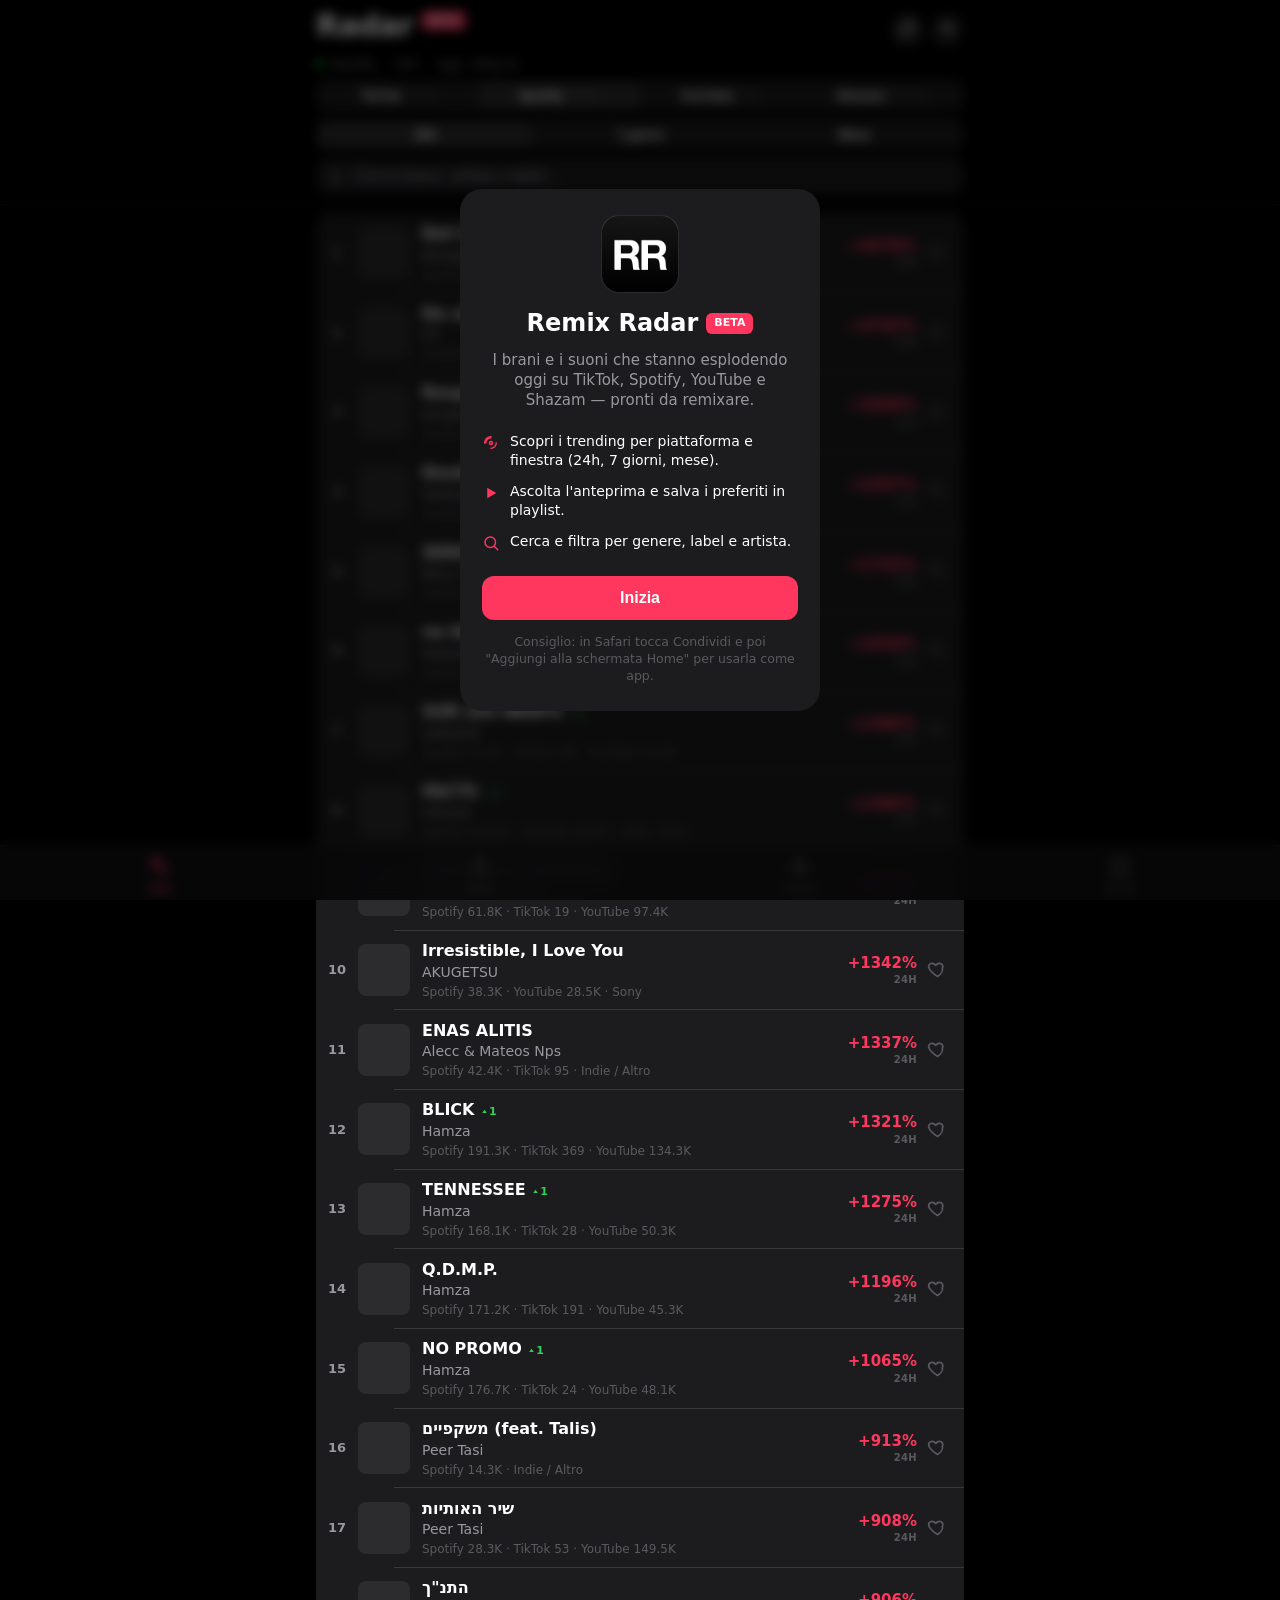
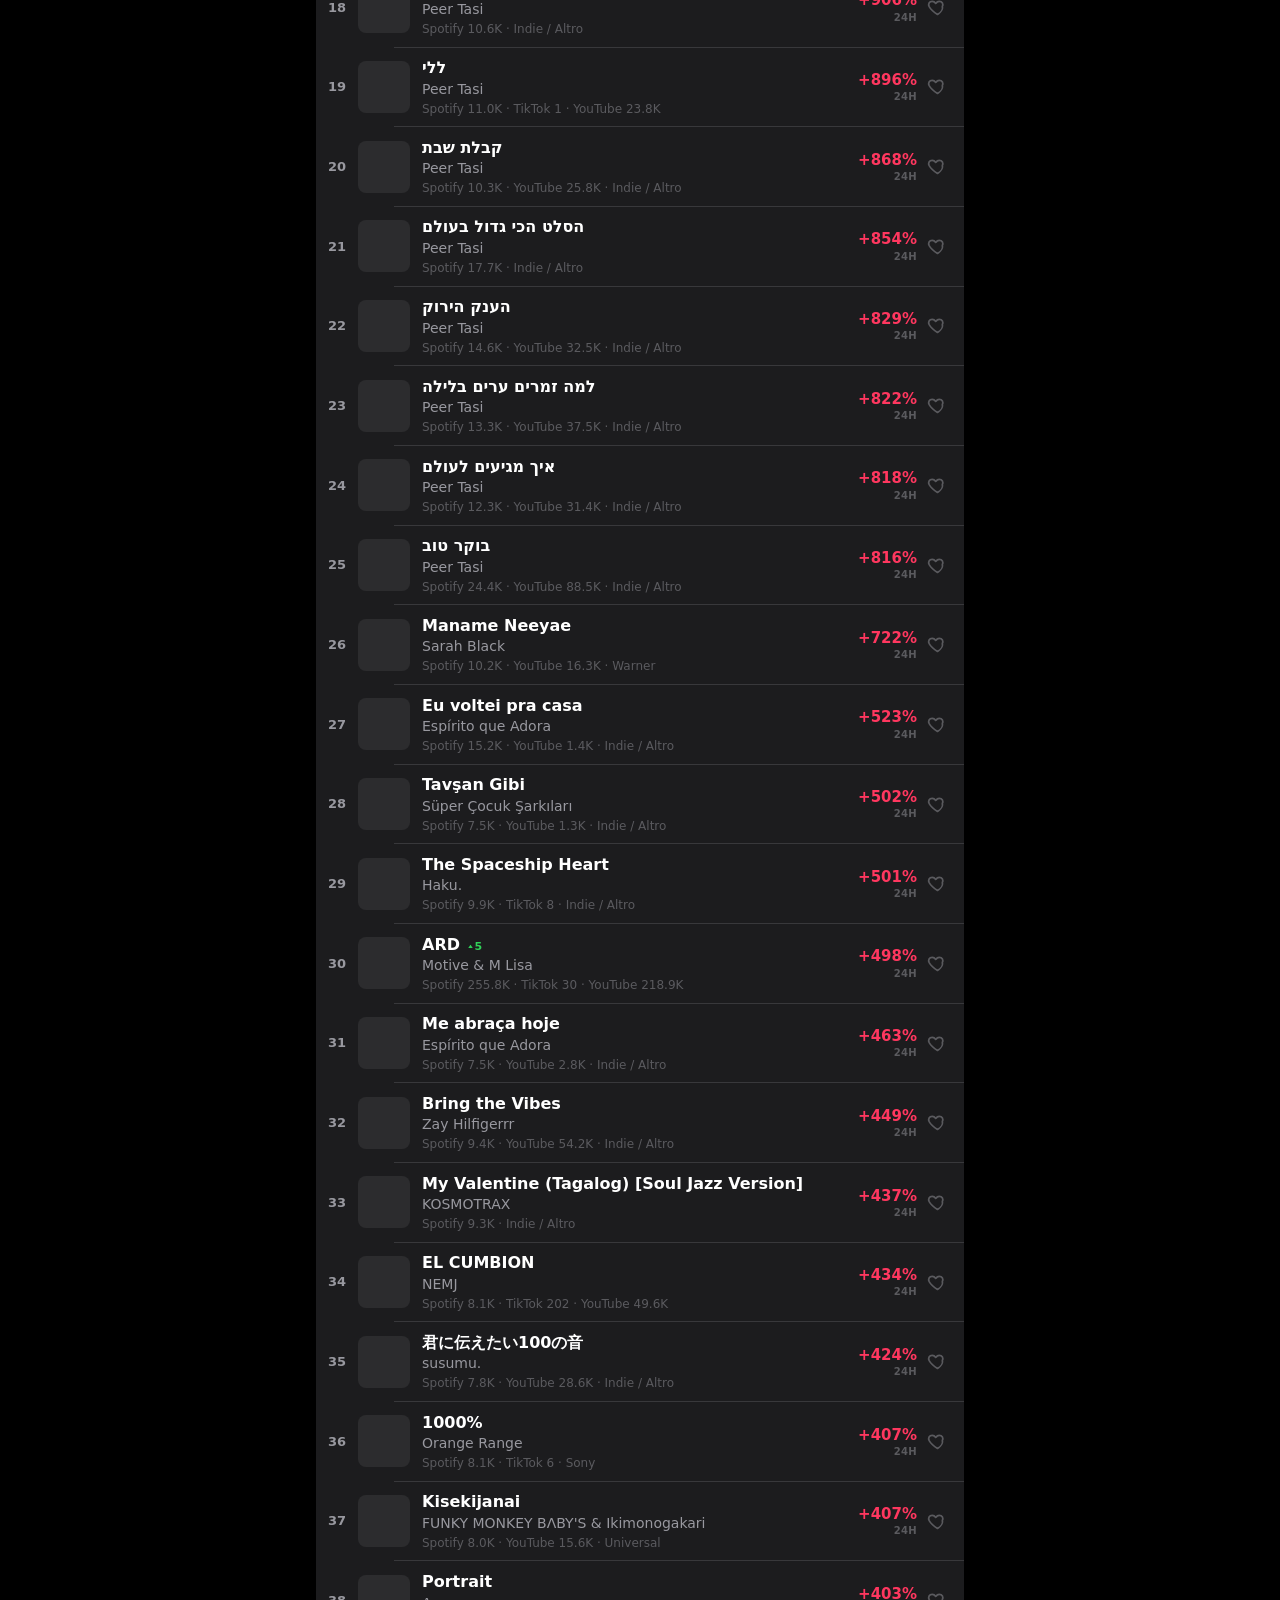
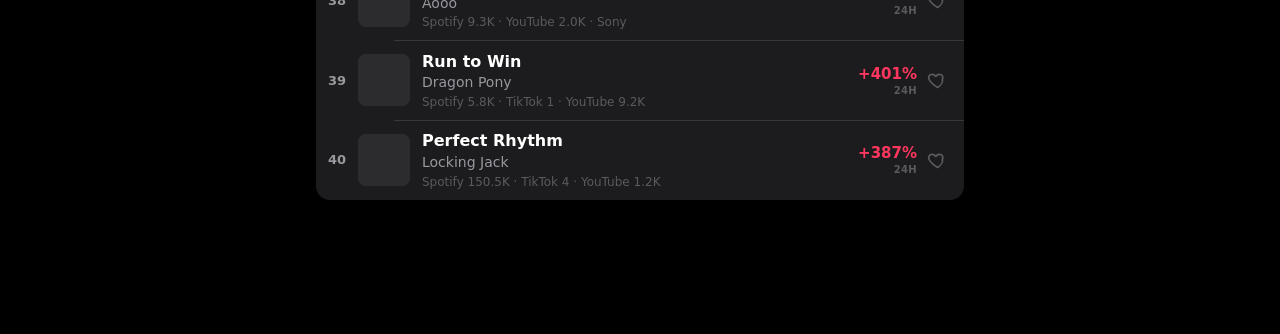
==== commit 8228161c: "Beta build + RR logo: all windows unlocked, BETA badge, welcome onboarding - New home-screen icon: w" ====
--- a/index.html
+++ b/index.html
@@ -35,7 +35,21 @@
     border-bottom:.5px solid var(--sep);padding-top:var(--safe-top);}
   .hbar,.sub,.controls{max-width:680px;margin-left:auto;margin-right:auto;}
   .hbar{display:flex;align-items:flex-end;justify-content:space-between;padding:6px 16px 8px;gap:10px;}
-  .htitle{font-size:30px;font-weight:800;letter-spacing:-.02em;}
+  .htitle{font-size:30px;font-weight:800;letter-spacing:-.02em;display:flex;align-items:center;gap:8px;}
+  .betatag{font-size:10px;font-weight:800;letter-spacing:.08em;color:#fff;background:var(--accent);
+    padding:3px 7px;border-radius:6px;transform:translateY(-6px);}
+  .welcome{position:fixed;inset:0;z-index:80;background:rgba(0,0,0,.6);backdrop-filter:blur(6px);
+    display:none;align-items:center;justify-content:center;padding:24px;}
+  .welcome.open{display:flex;}
+  .welcard{background:#1C1C1E;border-radius:22px;max-width:360px;width:100%;padding:26px 22px;text-align:center;}
+  .welcard .ico{width:78px;height:78px;border-radius:18px;margin:0 auto 14px;background:#000 center/cover no-repeat;border:.5px solid var(--sep);}
+  .welcard h2{font-size:24px;font-weight:800;margin:0;display:flex;align-items:center;justify-content:center;gap:8px;}
+  .welcard .tag{font-size:11px;font-weight:800;color:#fff;background:var(--accent);padding:3px 8px;border-radius:6px;}
+  .welcard p{color:var(--label2);font-size:15px;margin:10px 0 16px;}
+  .welcard ul{list-style:none;padding:0;margin:0 0 18px;text-align:left;}
+  .welcard li{display:flex;gap:10px;align-items:flex-start;padding:6px 0;font-size:14px;color:var(--label);}
+  .welcard li svg{width:18px;height:18px;color:var(--accent);flex:none;margin-top:2px;}
+  .welcard .hint{font-size:12.5px;color:var(--label3);margin:14px 0 0;}
   .hbtns{display:flex;gap:6px;}
   .roundbtn{width:34px;height:34px;border-radius:50%;border:none;background:var(--fill);color:var(--label);
     display:flex;align-items:center;justify-content:center;cursor:pointer;}
@@ -166,12 +180,18 @@
   .dart{width:230px;height:230px;border-radius:14px;margin:8px auto 16px;background:var(--elev2) center/cover no-repeat;box-shadow:0 16px 40px rgba(0,0,0,.5);}
   .dtitle{text-align:center;font-size:22px;font-weight:700;letter-spacing:-.01em;}
   .dartist{text-align:center;font-size:17px;color:var(--label2);margin-top:2px;}
-  .player{display:flex;align-items:center;gap:14px;margin:18px 0;}
-  .player .big{width:52px;height:52px;border-radius:50%;background:var(--accent);color:#fff;border:none;cursor:pointer;display:flex;align-items:center;justify-content:center;flex:none;}
-  .player .big svg{width:24px;height:24px;}
-  .player .track{flex:1;}
+  .player{display:flex;flex-direction:column;gap:14px;margin:18px 0;}
+  .player .track{width:100%;}
   .player input[type=range]{width:100%;accent-color:var(--accent);}
-  .player .tt{display:flex;justify-content:space-between;font-size:11px;color:var(--label2);margin-top:1px;font-variant-numeric:tabular-nums;}
+  .player .tt{display:flex;justify-content:space-between;font-size:11px;color:var(--label2);margin-top:2px;font-variant-numeric:tabular-nums;}
+  .transport{display:flex;align-items:center;justify-content:center;gap:30px;}
+  .transport .big{width:62px;height:62px;border-radius:50%;background:var(--accent);color:#fff;border:none;cursor:pointer;display:flex;align-items:center;justify-content:center;flex:none;}
+  .transport .big svg{width:28px;height:28px;}
+  .transport .ctl{background:none;border:none;color:var(--label);cursor:pointer;padding:6px;display:flex;}
+  .transport .ctl svg{width:30px;height:30px;}
+  .transport .ctl:active{opacity:.5;}
+  .dtri{width:9px;height:9px;display:inline-block;vertical-align:-1px;}
+  .delta.new{color:var(--accent);}
   .grid{display:grid;grid-template-columns:1fr 1fr;gap:10px;margin-bottom:16px;}
   .tile{background:var(--elev2);border-radius:12px;padding:12px;}
   .tile .k{font-size:12px;color:var(--label2);}.tile .v{font-size:19px;font-weight:700;margin-top:3px;}
@@ -207,6 +227,10 @@
   <symbol id="i-ext" viewBox="0 0 24 24"><path d="M14 5h5v5M19 5l-9 9M12 5H7a2 2 0 0 0-2 2v10a2 2 0 0 0 2 2h10a2 2 0 0 0 2-2v-5"/></symbol>
   <symbol id="i-trash" viewBox="0 0 24 24"><path d="M5 7h14M9 7V5h6v2M7 7l1 12h8l1-12"/></symbol>
   <symbol id="i-edit" viewBox="0 0 24 24"><path d="M5 19h14M14 5l5 5-9 9H5v-5z"/></symbol>
+  <symbol id="i-prev" viewBox="0 0 24 24"><path d="M19 5L9 12l10 7z" fill="currentColor" stroke="none"/><rect x="5" y="5" width="2.4" height="14" rx="1" fill="currentColor" stroke="none"/></symbol>
+  <symbol id="i-next" viewBox="0 0 24 24"><path d="M5 5l10 7L5 19z" fill="currentColor" stroke="none"/><rect x="16.6" y="5" width="2.4" height="14" rx="1" fill="currentColor" stroke="none"/></symbol>
+  <symbol id="i-up" viewBox="0 0 24 24"><path d="M12 7l6 9H6z" fill="currentColor" stroke="none"/></symbol>
+  <symbol id="i-down" viewBox="0 0 24 24"><path d="M12 17l-6-9h12z" fill="currentColor" stroke="none"/></symbol>
 </defs></svg>
 
 <header>
@@ -220,7 +244,9 @@
 <div class="miniplayer" id="miniplayer">
   <div class="mart" id="mpArt"></div>
   <div class="minfo"><div class="mn" id="mpName"></div><div class="ma" id="mpArtist"></div></div>
+  <button class="mbtn" id="mpPrev"><svg class="icon"><use href="#i-prev"/></svg></button>
   <button class="mbtn" id="mpBtn"></button>
+  <button class="mbtn" id="mpNext"><svg class="icon"><use href="#i-next"/></svg></button>
   <div class="mprog" id="mpProg"></div>
 </div>
 
@@ -231,23 +257,37 @@
   <button class="tab" id="tabLib"><svg class="icon"><use href="#i-library"/></svg><span>Libreria</span></button>
 </nav>
 
+<div class="welcome" id="welcome"><div class="welcard">
+  <div class="ico" style="background-image:url('./pwa-icon-192.png')"></div>
+  <h2>Remix Radar <span class="tag">BETA</span></h2>
+  <p>I brani e i suoni che stanno esplodendo oggi su TikTok, Spotify, YouTube e Shazam — pronti da remixare.</p>
+  <ul>
+    <li><svg class="icon"><use href="#i-radar"/></svg>Scopri i trending per piattaforma e finestra (24h, 7 giorni, mese).</li>
+    <li><svg class="icon"><use href="#i-play"/></svg>Ascolta l'anteprima e salva i preferiti in playlist.</li>
+    <li><svg class="icon"><use href="#i-search"/></svg>Cerca e filtra per genere, label e artista.</li>
+  </ul>
+  <button class="btn fill" id="welStart">Inizia</button>
+  <p class="hint">Consiglio: in Safari tocca Condividi e poi "Aggiungi alla schermata Home" per usarla come app.</p>
+</div></div>
+
 <div class="sheet" id="sheet"><div class="sheetinner" id="sheetinner"></div></div>
 <audio id="audio"></audio>
 
 <script>
-const LS={likes:"rr_likes_v1",playlists:"rr_playlists_v1",feed:"rr_feed_v3",premium:"rr_premium"};
+const BETA=true; // beta build: all premium windows unlocked for testers
+const LS={likes:"rr_likes_v1",playlists:"rr_playlists_v1",feed:"rr_feed_v3",premium:"rr_premium",seen:"rr_seen_welcome"};
 const state={feed:null,view:"radar",platform:"spotify",window:"",currentPlaylist:null,
   filter:{q:"",genres:new Set(),labels:new Set(),fresh:false,min:null,max:null},
   playingId:null,openId:null,
   artistsFeed:null,artistPlatform:null,artistWindow:null,artistQ:"",
-  soundsFeed:null,soundWindow:null,soundQ:"",
+  soundsFeed:null,soundWindow:null,soundQ:"",queue:[],
   likes:loadJSON(LS.likes,{}),playlists:loadJSON(LS.playlists,[])};
 const audio=document.getElementById('audio');
 
 function loadJSON(k,d){try{return JSON.parse(localStorage.getItem(k))??d;}catch(e){return d;}}
 function saveLikes(){localStorage.setItem(LS.likes,JSON.stringify(state.likes));}
 function savePlaylists(){localStorage.setItem(LS.playlists,JSON.stringify(state.playlists));}
-function isPremium(){return localStorage.getItem(LS.premium)==="1";}
+function isPremium(){return BETA||localStorage.getItem(LS.premium)==="1";}
 function setPremium(v){v?localStorage.setItem(LS.premium,"1"):localStorage.removeItem(LS.premium);}
 const fmt=n=>{if(n==null||n<=0)return "—";if(n>=1e9)return (n/1e9).toFixed(1)+"B";if(n>=1e6)return (n/1e6).toFixed(1)+"M";if(n>=1e3)return (n/1e3).toFixed(1)+"K";return ""+Math.round(n);};
 const esc=s=>(s==null?"":(""+s)).replace(/[&<>"]/g,c=>({"&":"&amp;","<":"&lt;",">":"&gt;",'"':"&quot;"}[c]));
@@ -295,7 +335,11 @@
   if(f.min!=null||f.max!=null){const v=metricValue(t,state.platform,state.window);if(f.min!=null&&v<f.min)return false;if(f.max!=null&&v>f.max)return false;}
   return true;}
 
-function deltaHTML(d){if(!d||d==="=")return d==="="?'<span class="delta flat">=</span>':"";if(d==="NEW")return '<span class="delta up">NEW</span>';if(d[0]==="↑")return '<span class="delta up">▲'+esc(d.slice(1))+'</span>';if(d[0]==="↓")return '<span class="delta down">▼'+esc(d.slice(1))+'</span>';return "";}
+function deltaHTML(d){if(!d||d==="=")return "";
+  if(d==="NEW")return '<span class="delta new">NEW</span>';
+  if(d[0]==="↑")return '<span class="delta up"><svg class="dtri"><use href="#i-up"/></svg>'+esc(d.slice(1))+'</span>';
+  if(d[0]==="↓")return '<span class="delta down"><svg class="dtri"><use href="#i-down"/></svg>'+esc(d.slice(1))+'</span>';
+  return "";}
 
 function metaBits(t){
   const b=[];
@@ -348,6 +392,7 @@
   if(!state.feed){c.innerHTML='<div class="status"><div class="big">Carico…</div></div>';return;}
   if(isLocked(state.window)){c.innerHTML=paywallHTML(windowMeta(state.window));bindPaywall(c);return;}
   const ids=chartIds();const rows=ids.map(id=>state.feed.tracks[id]).filter(Boolean).filter(matches);
+  state.queue=rows.map(t=>t.id);
   if(!rows.length){c.innerHTML='<div class="status"><div class="big">Nessun risultato</div>Nessun brano per questi filtri.<br><br><button class="btn tinted" id="rs2" style="max-width:200px;margin:0 auto;">Reset filtri</button></div>';document.getElementById('rs2').onclick=resetFilters;return;}
   c.innerHTML='<div class="group">'+rows.map(t=>trackRow(t,{rank:ids.indexOf(t.id)+1})).join('')+'</div>';
   bindRows(c);
@@ -372,7 +417,7 @@
 }
 function bindPaywall(c){c.querySelector('#subBtn').onclick=()=>alert("I pagamenti saranno attivati al lancio dell'app (Apple In-App Purchase / Stripe). Per ora usa lo sblocco demo per provare.");c.querySelector('#demoBtn').onclick=()=>{setPremium(true);render();};}
 
-function renderLibrary(c){const liked=Object.values(state.likes);let h='';
+function renderLibrary(c){const liked=Object.values(state.likes);state.queue=liked.map(t=>t.id);let h='';
   h+=`<div class="sectitle">Preferiti <span class="cnt">${liked.length}</span></div>`;
   h+= liked.length?'<div class="group">'+liked.map(t=>trackRow(t,{hideRank:true,library:true})).join('')+'</div>':'<div class="status">Nessun brano salvato. Tocca il cuore su un brano per salvarlo.</div>';
   h+=`<div class="sectitle">Playlist <span class="cnt">${state.playlists.length}</span><button class="add" id="newPl">${ic("plus")} Nuova</button></div>`;
@@ -382,6 +427,7 @@
   c.querySelectorAll('[data-pl]').forEach(el=>el.onclick=()=>{state.currentPlaylist=el.dataset.pl;goView("playlist");});
 }
 function renderPlaylist(c){const p=state.playlists.find(x=>x.id===state.currentPlaylist);if(!p){goView("library");return;}
+  state.queue=p.tracks.map(t=>t.id);
   c.innerHTML=p.tracks.length?'<div class="group">'+p.tracks.map(t=>trackRow(t,{hideRank:true,library:true,removeFrom:p.id})).join('')+'</div>':'<div class="status">Playlist vuota.<br>Apri un brano e tocca “Aggiungi a playlist”.</div>';
   bindRows(c,{removeFrom:p.id});}
 
@@ -433,6 +479,7 @@
   const ids=(state.soundsFeed.charts?.[state.soundWindow])||[];
   let rows=ids.map(id=>state.soundsFeed.sounds[id]).filter(Boolean);
   if(state.soundQ){const q=state.soundQ.toLowerCase();rows=rows.filter(s=>(s.name||"").toLowerCase().includes(q)||(s.song_name||"").toLowerCase().includes(q)||(s.artist||"").toLowerCase().includes(q));}
+  state.queue=rows.map(s=>s.id);
   if(!rows.length){c.innerHTML='<div class="status"><div class="big">Nessun risultato</div></div>';return;}
   c.innerHTML='<div class="group">'+rows.map(s=>soundRow(s,ids.indexOf(s.id)+1)).join('')+'</div>';
   c.querySelectorAll('[data-sound]').forEach(el=>el.addEventListener('click',e=>{if(e.target.closest('[data-play]'))return;const s=state.soundsFeed.sounds[el.dataset.sound];if(s&&s.official_link)window.open(s.official_link,"_blank");}));
@@ -514,7 +561,7 @@
     document.getElementById('backBtn').onclick=()=>goView("library");document.getElementById('renBtn').onclick=()=>renamePlaylist(state.currentPlaylist);document.getElementById('delBtn').onclick=()=>deletePlaylist(state.currentPlaylist);
     return;
   }
-  h.innerHTML=`<div class="hbar"><div class="htitle">${esc(title)}</div><div class="hbtns">${ctrls}</div></div>`;
+  h.innerHTML=`<div class="hbar"><div class="htitle">${esc(title)}${BETA?'<span class="betatag">BETA</span>':''}</div><div class="hbtns">${ctrls}</div></div>`;
   if(state.view==="radar"){const pm=platformMeta(state.platform),wm=windowMeta(state.window);
     sub.style.display="flex";sub.innerHTML=state.feed?`<span class="dot"></span><span>${esc(pm?pm.label:"")}</span><span class="pipe">·</span><span>${esc(wm?wm.label:"")}</span><span class="pipe">·</span><span>agg. ${relTime(state.feed.generated_at)}</span>`:`<span>Sincronizzo…</span>`;
     document.getElementById('refreshBtn').onclick=()=>load(true);
@@ -534,8 +581,9 @@
   const yt="https://www.youtube.com/results?search_query="+encodeURIComponent(t.name+" "+t.artist);
   const plChips=state.playlists.map(p=>`<button class="chip ${inPlaylist(p,id)?'on':''}" data-tpl="${p.id}">${esc(p.name)}</button>`).join('');
   const playing=state.playingId===id;
-  const player=t.preview_url?`<div class="player"><button class="big" id="pBtn">${ic(playing?"pause":"play")}</button>
-    <div class="track"><input id="seek" type="range" min="0" max="1000" value="0"><div class="tt"><span id="tCur">0:00</span><span id="tDur">0:30</span></div></div></div>`:"";
+  const player=t.preview_url?`<div class="player">
+    <div class="track"><input id="seek" type="range" min="0" max="1000" value="0"><div class="tt"><span id="tCur">0:00</span><span id="tDur">0:30</span></div></div>
+    <div class="transport"><button class="ctl" id="prevBtn">${ic("prev")}</button><button class="big" id="pBtn">${ic(playing?"pause":"play")}</button><button class="ctl" id="nextBtn">${ic("next")}</button></div></div>`:"";
   document.getElementById('sheetinner').innerHTML=`
     <div class="grab"><i></i></div><button class="closeX" id="closeX">${ic("close")}</button>
     <div class="dart" ${cover}></div>
@@ -559,6 +607,8 @@
   document.querySelectorAll('[data-tpl]').forEach(el=>el.onclick=()=>{togglePlaylistTrack(el.dataset.tpl,t);openDetail(id);render();});
   document.getElementById('newPlChip').onclick=()=>{const n=prompt("Nome della nuova playlist:","Da remixare");if(n&&n.trim()){createPlaylist(n.trim(),t);openDetail(id);render();}};
   const pBtn=document.getElementById('pBtn');if(pBtn)pBtn.onclick=()=>togglePlay(id);
+  const pv=document.getElementById('prevBtn');if(pv)pv.onclick=()=>playStep(-1);
+  const nx=document.getElementById('nextBtn');if(nx)nx.onclick=()=>playStep(1);
   const seek=document.getElementById('seek');if(seek){seek.addEventListener('input',()=>{if(audio.duration)audio.currentTime=seek.value/1000*audio.duration;});updateScrubber();}
   document.getElementById('sheet').classList.add('open');document.getElementById('sheetinner').scrollTop=0;
 }
@@ -575,8 +625,10 @@
   inner.addEventListener('touchend',end);inner.addEventListener('touchcancel',end);})();
 
 /* audio + miniplayer */
-function togglePlay(id){const t=trackById(id);const url=t&&(t.preview_url||t.play_url);if(!url)return;if(state.playingId===id){audio.pause();state.playingId=null;rerender();return;}audio.src=url;audio.play().catch(()=>{});state.playingId=id;rerender();}
-audio.addEventListener('ended',()=>{state.playingId=null;rerender();});
+function playTrack(id){const t=trackById(id);const url=t&&(t.preview_url||t.play_url);if(!url)return false;audio.src=url;audio.play().catch(()=>{});state.playingId=id;if(state.openId)openDetail(id);rerender();return true;}
+function togglePlay(id){if(state.playingId===id){audio.pause();state.playingId=null;rerender();return;}playTrack(id);}
+function playStep(delta){const q=state.queue||[];if(!q.length)return false;let i=q.indexOf(state.playingId||state.openId);if(i<0)i=delta>0?-1:q.length;for(let j=i+delta;j>=0&&j<q.length;j+=delta){const t=trackById(q[j]);if(t&&(t.preview_url||t.play_url))return playTrack(q[j]);}return false;}
+audio.addEventListener('ended',()=>{if(!playStep(1)){state.playingId=null;rerender();}});
 audio.addEventListener('timeupdate',()=>{updateScrubber();updateMini();});
 audio.addEventListener('loadedmetadata',()=>{updateScrubber();updateMini();});
 function syncMiniplayer(){const mp=document.getElementById('miniplayer');const t=state.playingId?trackById(state.playingId):null;
@@ -589,6 +641,8 @@
   updateMini();}
 function updateMini(){if(!state.playingId)return;const p=document.getElementById('mpProg');if(p&&audio.duration)p.style.width=(audio.currentTime/audio.duration*100)+"%";}
 document.getElementById('mpBtn').onclick=()=>{if(state.playingId)togglePlay(state.playingId);};
+document.getElementById('mpPrev').onclick=()=>playStep(-1);
+document.getElementById('mpNext').onclick=()=>playStep(1);
 
 /* load */
 function relTime(iso){const d=new Date(iso),diff=(Date.now()-d.getTime())/1000;if(diff<3600)return Math.max(1,Math.round(diff/60))+" min fa";if(diff<86400)return Math.round(diff/3600)+"h fa";return Math.round(diff/86400)+"g fa";}
@@ -605,6 +659,12 @@
   let reloaded=false;
   navigator.serviceWorker.addEventListener("controllerchange",()=>{if(reloaded)return;reloaded=true;location.reload();});
 }
+/* first-run welcome (beta onboarding for new testers) */
+(function(){
+  const w=document.getElementById('welcome');
+  if(!localStorage.getItem(LS.seen)){w.classList.add('open');}
+  document.getElementById('welStart').onclick=()=>{try{localStorage.setItem(LS.seen,"1");}catch(e){}w.classList.remove('open');};
+})();
 render();load(false);
 </script>
 </body>
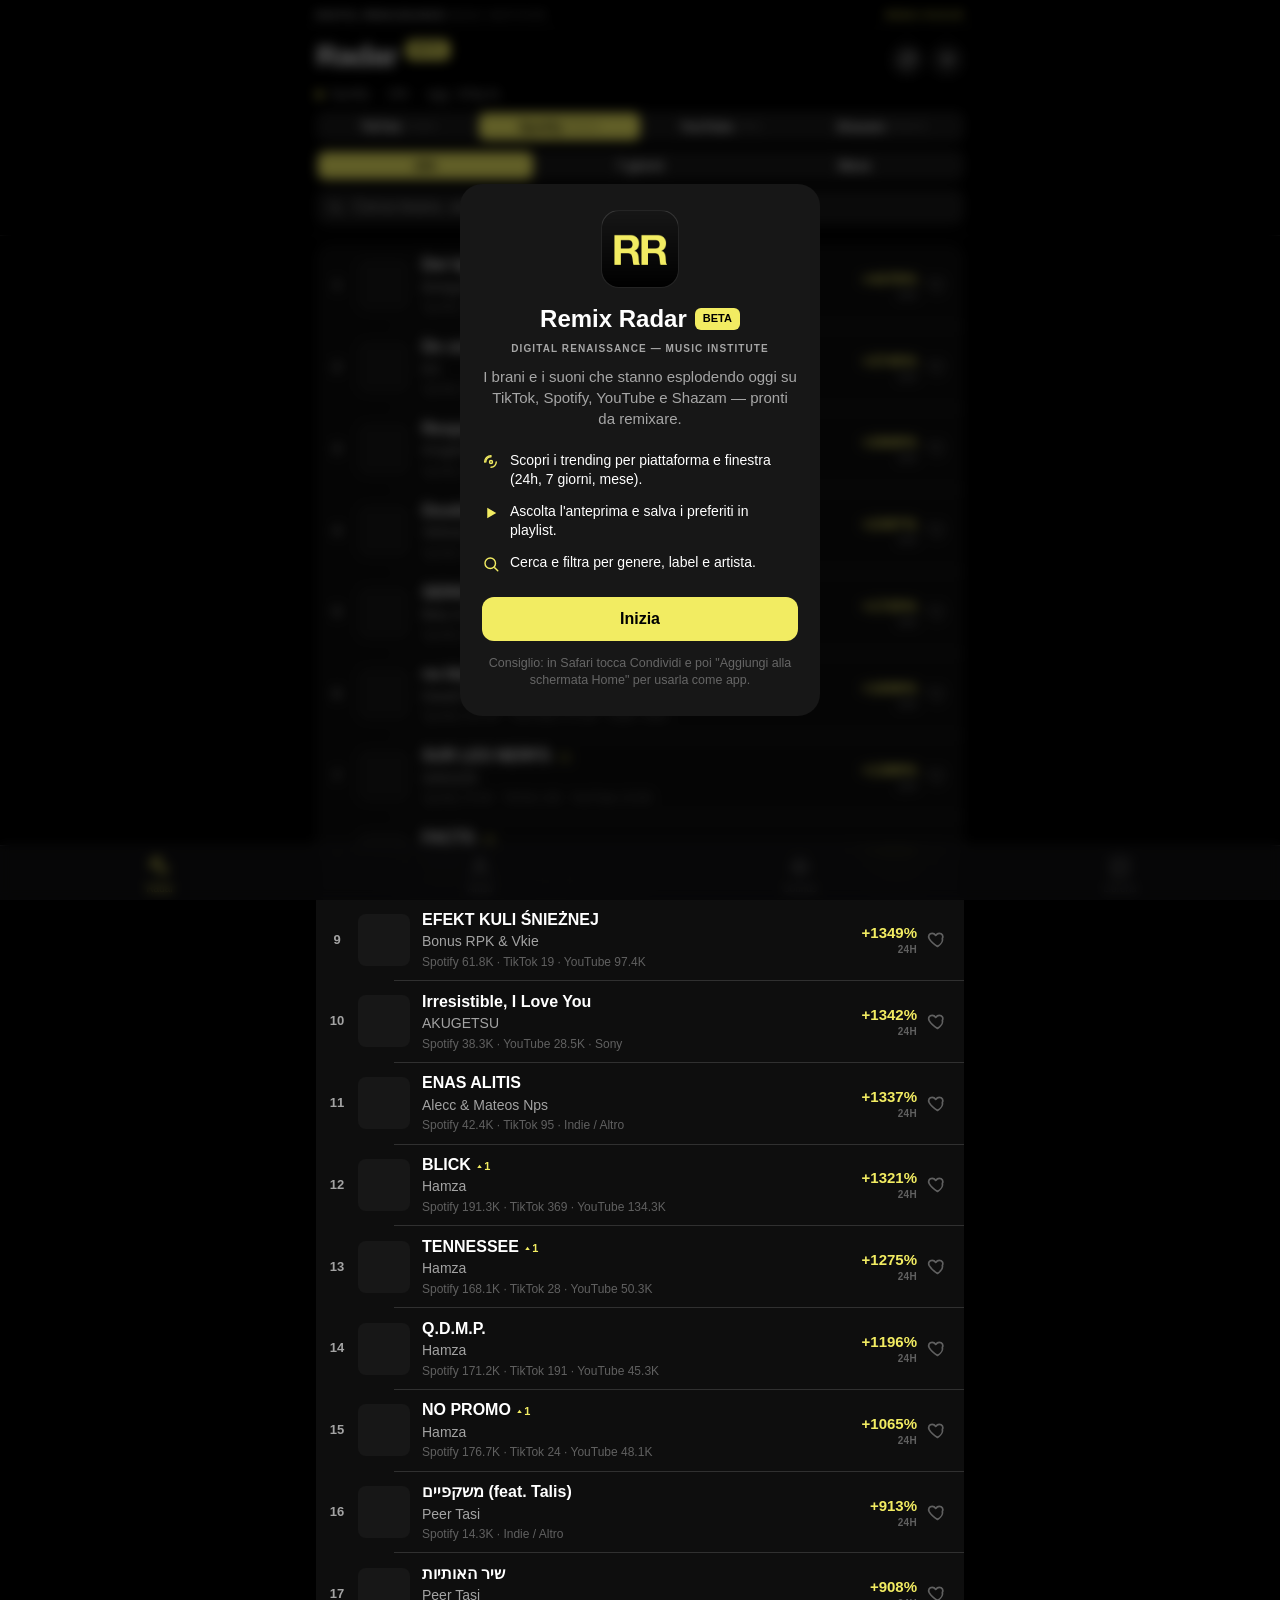
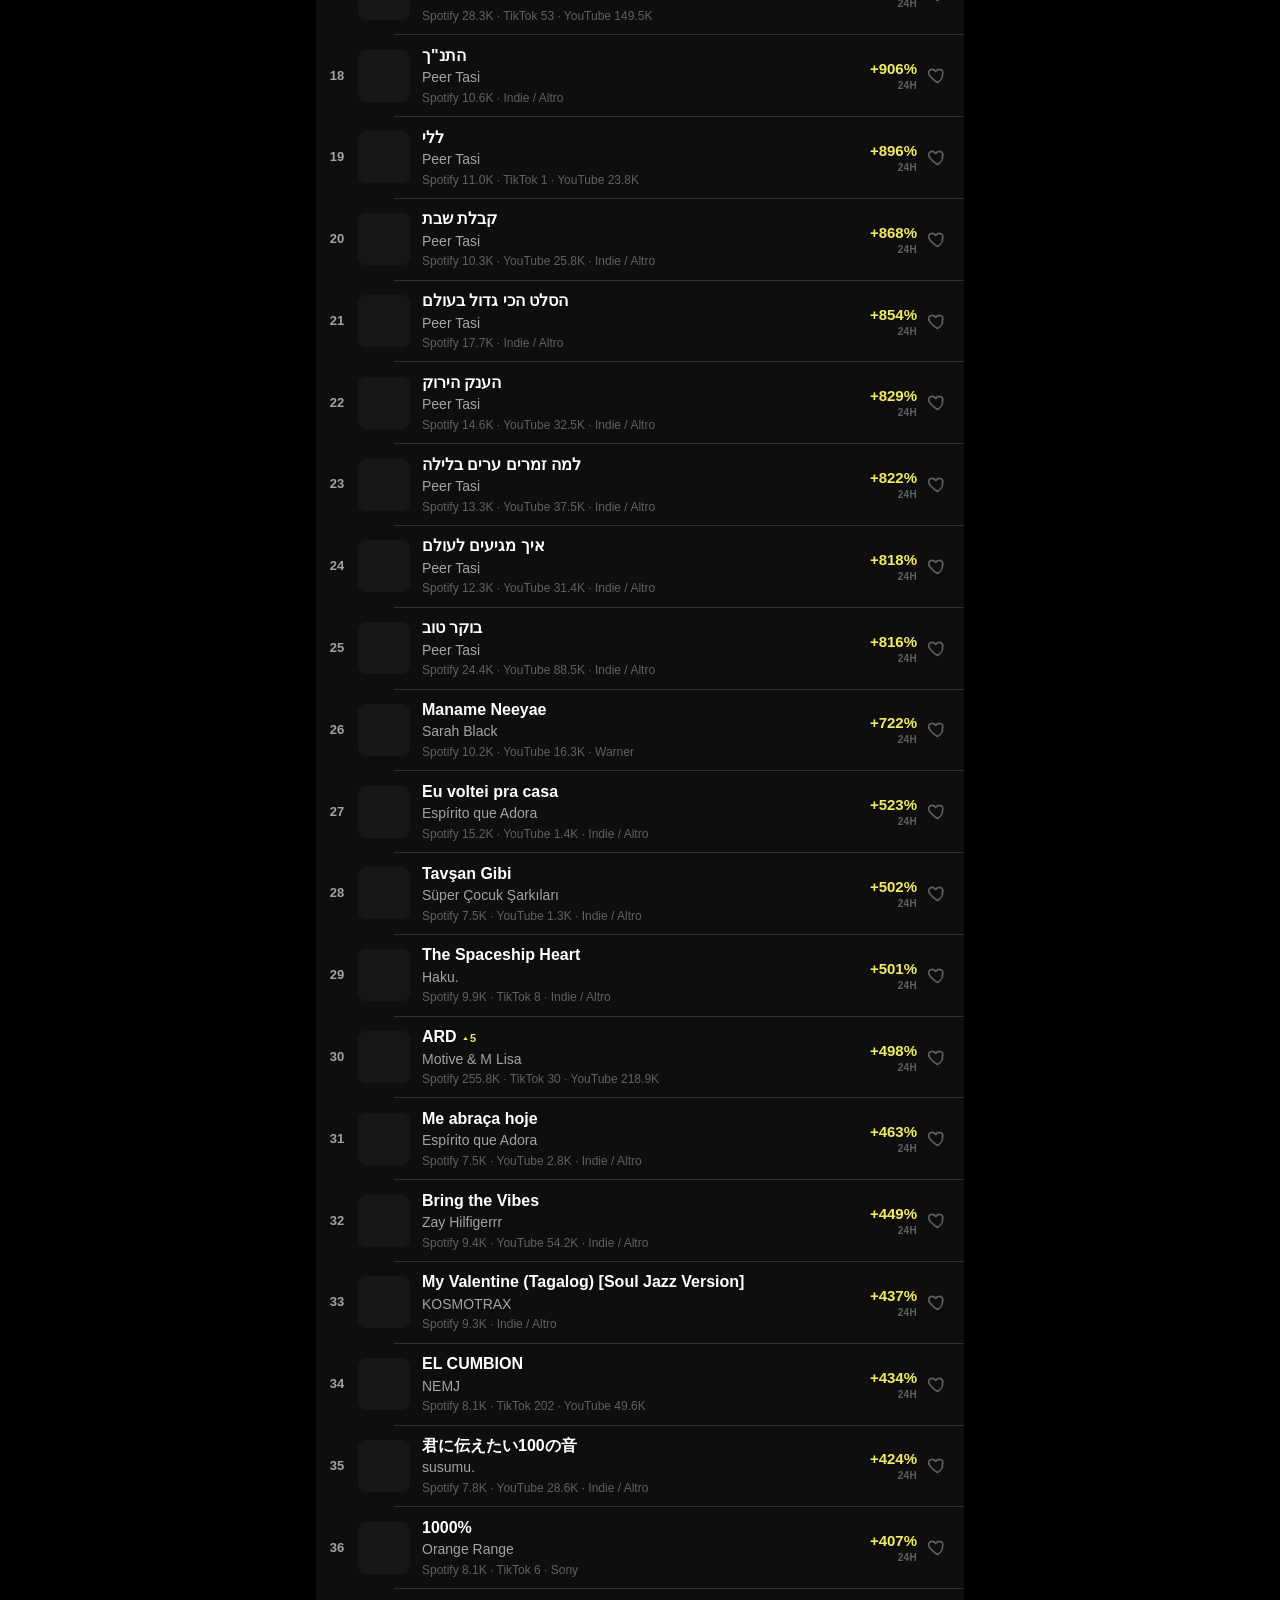
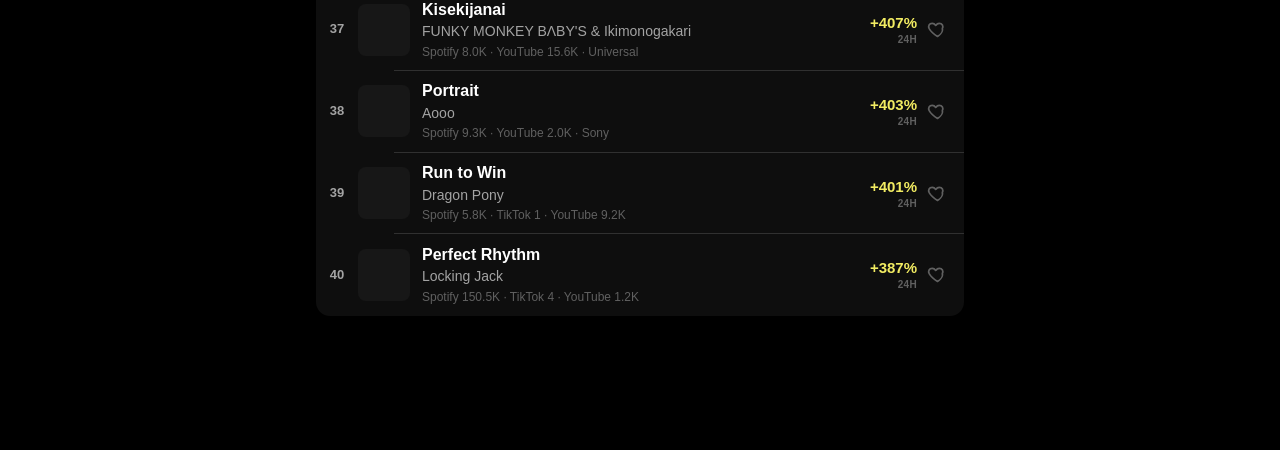
==== commit dea60b9b: "Reskin to Digital Renaissance visual identity - Palette → DR Black + DR Yellow (#F2EC62) monochrome;" ====
--- a/index.html
+++ b/index.html
@@ -12,16 +12,18 @@
 <link rel="manifest" href="./manifest.webmanifest" />
 <link rel="apple-touch-icon" href="./apple-touch-icon.png" />
 <style>
+  /* Digital Renaissance visual identity: black + DR Yellow, Proxima Nova/Avenir */
   :root{
-    --bg:#000000; --elev:#1C1C1E; --elev2:#2C2C2E; --fill:rgba(118,118,128,.24);
-    --label:#FFFFFF; --label2:rgba(235,235,245,.60); --label3:rgba(235,235,245,.30);
-    --sep:rgba(84,84,88,.5); --accent:#FF375F; --green:#30D158; --radius:16px;
+    --bg:#000000; --elev:#0E0E0E; --elev2:#171717; --fill:rgba(255,255,255,.10);
+    --label:#FFFFFF; --label2:rgba(255,255,255,.62); --label3:rgba(255,255,255,.34);
+    --sep:rgba(255,255,255,.14); --accent:#F2EC62; --on-accent:#000000; --green:#22B573;
+    --blue:#4DB8D3; --peach:#F39A76; --purple:#D384D2; --radius:14px;
     --safe-top:env(safe-area-inset-top); --safe-bot:env(safe-area-inset-bottom);
+    --font:"Proxima Nova","Avenir Next","Avenir","Helvetica Neue",-apple-system,BlinkMacSystemFont,"Segoe UI",Roboto,sans-serif;
   }
   *{box-sizing:border-box;-webkit-tap-highlight-color:transparent;}
   html,body{margin:0;padding:0;background:var(--bg);}
-  body{color:var(--label);
-    font:17px/1.35 -apple-system,BlinkMacSystemFont,"SF Pro Text","SF Pro","Segoe UI",Roboto,system-ui,sans-serif;
+  body{color:var(--label); font:16px/1.4 var(--font);
     -webkit-font-smoothing:antialiased; min-height:100vh;
     padding-bottom:calc(var(--safe-bot) + 130px);}
   a{color:var(--accent);text-decoration:none;}
@@ -36,15 +38,15 @@
   .hbar,.sub,.controls{max-width:680px;margin-left:auto;margin-right:auto;}
   .hbar{display:flex;align-items:flex-end;justify-content:space-between;padding:6px 16px 8px;gap:10px;}
   .htitle{font-size:30px;font-weight:800;letter-spacing:-.02em;display:flex;align-items:center;gap:8px;}
-  .betatag{font-size:10px;font-weight:800;letter-spacing:.08em;color:#fff;background:var(--accent);
+  .betatag{font-size:10px;font-weight:800;letter-spacing:.08em;color:var(--on-accent);background:var(--accent);
     padding:3px 7px;border-radius:6px;transform:translateY(-6px);}
   .welcome{position:fixed;inset:0;z-index:80;background:rgba(0,0,0,.6);backdrop-filter:blur(6px);
     display:none;align-items:center;justify-content:center;padding:24px;}
   .welcome.open{display:flex;}
-  .welcard{background:#1C1C1E;border-radius:22px;max-width:360px;width:100%;padding:26px 22px;text-align:center;}
+  .welcard{background:var(--elev2);border-radius:22px;max-width:360px;width:100%;padding:26px 22px;text-align:center;}
   .welcard .ico{width:78px;height:78px;border-radius:18px;margin:0 auto 14px;background:#000 center/cover no-repeat;border:.5px solid var(--sep);}
   .welcard h2{font-size:24px;font-weight:800;margin:0;display:flex;align-items:center;justify-content:center;gap:8px;}
-  .welcard .tag{font-size:11px;font-weight:800;color:#fff;background:var(--accent);padding:3px 8px;border-radius:6px;}
+  .welcard .tag{font-size:11px;font-weight:800;color:var(--on-accent);background:var(--accent);padding:3px 8px;border-radius:6px;}
   .welcard p{color:var(--label2);font-size:15px;margin:10px 0 16px;}
   .welcard ul{list-style:none;padding:0;margin:0 0 18px;text-align:left;}
   .welcard li{display:flex;gap:10px;align-items:flex-start;padding:6px 0;font-size:14px;color:var(--label);}
@@ -53,10 +55,15 @@
   .hbtns{display:flex;gap:6px;}
   .roundbtn{width:34px;height:34px;border-radius:50%;border:none;background:var(--fill);color:var(--label);
     display:flex;align-items:center;justify-content:center;cursor:pointer;}
-  .roundbtn.on{background:var(--accent);color:#fff;}
+  .roundbtn.on{background:var(--accent);color:var(--on-accent);}
   .roundbtn svg{width:19px;height:19px;}
   .sub{display:flex;gap:7px;align-items:center;padding:0 16px 8px;color:var(--label2);font-size:13px;flex-wrap:wrap;}
-  .sub .dot{width:7px;height:7px;border-radius:50%;background:var(--green);display:inline-block;}
+  .sub .dot{width:7px;height:7px;border-radius:50%;background:var(--accent);display:inline-block;}
+  .brandbar{display:flex;justify-content:space-between;align-items:center;gap:10px;
+    max-width:680px;margin:0 auto;padding:8px 16px 7px;border-bottom:1px solid var(--sep);
+    font-size:9.5px;font-weight:700;letter-spacing:.11em;text-transform:uppercase;color:var(--label);}
+  .brandbar .inst{font-weight:400;color:var(--label2);}
+  .brandbar .r{color:var(--accent);}
   .sub .pipe{color:var(--label3);}
   .controls{padding:0 16px 10px;display:flex;flex-direction:column;gap:8px;}
 
@@ -64,7 +71,8 @@
   .seg{display:flex;background:var(--fill);border-radius:9px;padding:2px;}
   .seg button{flex:1;border:none;background:none;color:var(--label);font:600 13px/1 -apple-system,sans-serif;
     padding:7px 4px;border-radius:7px;cursor:pointer;display:flex;align-items:center;justify-content:center;gap:4px;white-space:nowrap;}
-  .seg button.on{background:var(--elev2);box-shadow:0 1px 3px rgba(0,0,0,.35);}
+  .seg button.on{background:var(--accent);color:var(--on-accent);}
+  .seg button.on .sub2{color:rgba(0,0,0,.55);}
   .seg .sub2{font-size:9px;color:var(--label3);font-weight:500;}
   .seg .lk{opacity:.6;}
 
@@ -80,7 +88,7 @@
   .filters h4{margin:0 0 8px;font-size:12px;font-weight:600;color:var(--label2);text-transform:uppercase;letter-spacing:.03em;}
   .chips{display:flex;flex-wrap:wrap;gap:8px;}
   .chip{padding:7px 13px;border-radius:999px;background:var(--fill);color:var(--label);font-size:14px;cursor:pointer;border:none;}
-  .chip.on{background:var(--accent);color:#fff;font-weight:600;}
+  .chip.on{background:var(--accent);color:var(--on-accent);font-weight:700;}
   .mmrow{display:flex;gap:10px;margin:6px 0 12px;}
   .mmrow input{flex:1;background:var(--fill);border:none;border-radius:9px;color:var(--label);padding:9px 11px;font-size:15px;outline:none;}
   .filters .foot{display:flex;justify-content:space-between;margin-top:8px;}
@@ -111,7 +119,7 @@
   .metric .v{font-size:15px;font-weight:700;color:var(--accent);font-variant-numeric:tabular-nums;}
   .metric .u{font-size:10px;color:var(--label3);font-weight:600;letter-spacing:.03em;}
   .delta{font-size:11px;font-weight:700;}
-  .delta.up{color:var(--green);} .delta.down{color:var(--accent);} .delta.flat{color:var(--label3);}
+  .delta.up{color:var(--accent);} .delta.down{color:var(--label2);} .delta.flat{color:var(--label3);}
   .iconbtn{background:none;border:none;color:var(--label3);cursor:pointer;padding:4px;display:flex;}
   .iconbtn.lk.on{color:var(--accent);}
   .iconbtn svg{width:21px;height:21px;}
@@ -126,9 +134,9 @@
   .status{padding:64px 24px;text-align:center;color:var(--label2);}
   .status .big{font-size:20px;font-weight:700;color:var(--label);margin-bottom:6px;}
   .btn{display:flex;align-items:center;justify-content:center;gap:8px;padding:13px;border-radius:12px;font-size:16px;font-weight:600;cursor:pointer;border:none;width:100%;}
-  .btn.fill{background:var(--accent);color:#fff;}
+  .btn.fill{background:var(--accent);color:var(--on-accent);}
   .btn.tinted{background:var(--fill);color:var(--label);}
-  .btn.like.on{background:rgba(255,55,95,.16);color:var(--accent);}
+  .btn.like.on{background:rgba(242,236,98,.16);color:var(--accent);}
 
   /* Paywall */
   .lockbox{margin:24px 0;text-align:center;padding:24px 18px;}
@@ -169,10 +177,10 @@
   /* Detail sheet */
   .sheet{position:fixed;inset:0;z-index:60;background:rgba(0,0,0,.5);display:none;align-items:flex-end;}
   .sheet.open{display:flex;}
-  .sheetinner{position:relative;width:100%;max-width:680px;margin:0 auto;background:#1C1C1E;
+  .sheetinner{position:relative;width:100%;max-width:680px;margin:0 auto;background:var(--elev2);
     border-radius:14px 14px 0 0;max-height:94vh;overflow-y:auto;overscroll-behavior:contain;
     padding:0 18px calc(var(--safe-bot) + 24px);will-change:transform;}
-  .grab{position:sticky;top:0;padding:8px 0 4px;display:flex;justify-content:center;background:#1C1C1E;z-index:3;}
+  .grab{position:sticky;top:0;padding:8px 0 4px;display:flex;justify-content:center;background:var(--elev2);z-index:3;}
   .grab i{width:36px;height:5px;border-radius:3px;background:var(--label3);}
   .closeX{position:absolute;top:10px;right:12px;width:30px;height:30px;border-radius:50%;background:var(--fill);
     color:var(--label2);border:none;display:flex;align-items:center;justify-content:center;cursor:pointer;z-index:4;}
@@ -185,7 +193,7 @@
   .player input[type=range]{width:100%;accent-color:var(--accent);}
   .player .tt{display:flex;justify-content:space-between;font-size:11px;color:var(--label2);margin-top:2px;font-variant-numeric:tabular-nums;}
   .transport{display:flex;align-items:center;justify-content:center;gap:30px;}
-  .transport .big{width:62px;height:62px;border-radius:50%;background:var(--accent);color:#fff;border:none;cursor:pointer;display:flex;align-items:center;justify-content:center;flex:none;}
+  .transport .big{width:62px;height:62px;border-radius:50%;background:var(--accent);color:var(--on-accent);border:none;cursor:pointer;display:flex;align-items:center;justify-content:center;flex:none;}
   .transport .big svg{width:28px;height:28px;}
   .transport .ctl{background:none;border:none;color:var(--label);cursor:pointer;padding:6px;display:flex;}
   .transport .ctl svg{width:30px;height:30px;}
@@ -234,6 +242,7 @@
 </defs></svg>
 
 <header>
+  <div class="brandbar"><span><b>Digital Renaissance</b> <span class="inst">Music Institute</span></span><span class="r">Remix Radar</span></div>
   <div id="headerRow"></div>
   <div class="sub" id="sub"></div>
   <div class="controls" id="controls"></div>
@@ -260,6 +269,7 @@
 <div class="welcome" id="welcome"><div class="welcard">
   <div class="ico" style="background-image:url('./pwa-icon-192.png')"></div>
   <h2>Remix Radar <span class="tag">BETA</span></h2>
+  <p style="text-transform:uppercase;letter-spacing:.11em;font-size:10px;font-weight:700;color:var(--label2);margin:6px 0 0;">Digital Renaissance — Music Institute</p>
   <p>I brani e i suoni che stanno esplodendo oggi su TikTok, Spotify, YouTube e Shazam — pronti da remixare.</p>
   <ul>
     <li><svg class="icon"><use href="#i-radar"/></svg>Scopri i trending per piattaforma e finestra (24h, 7 giorni, mese).</li>
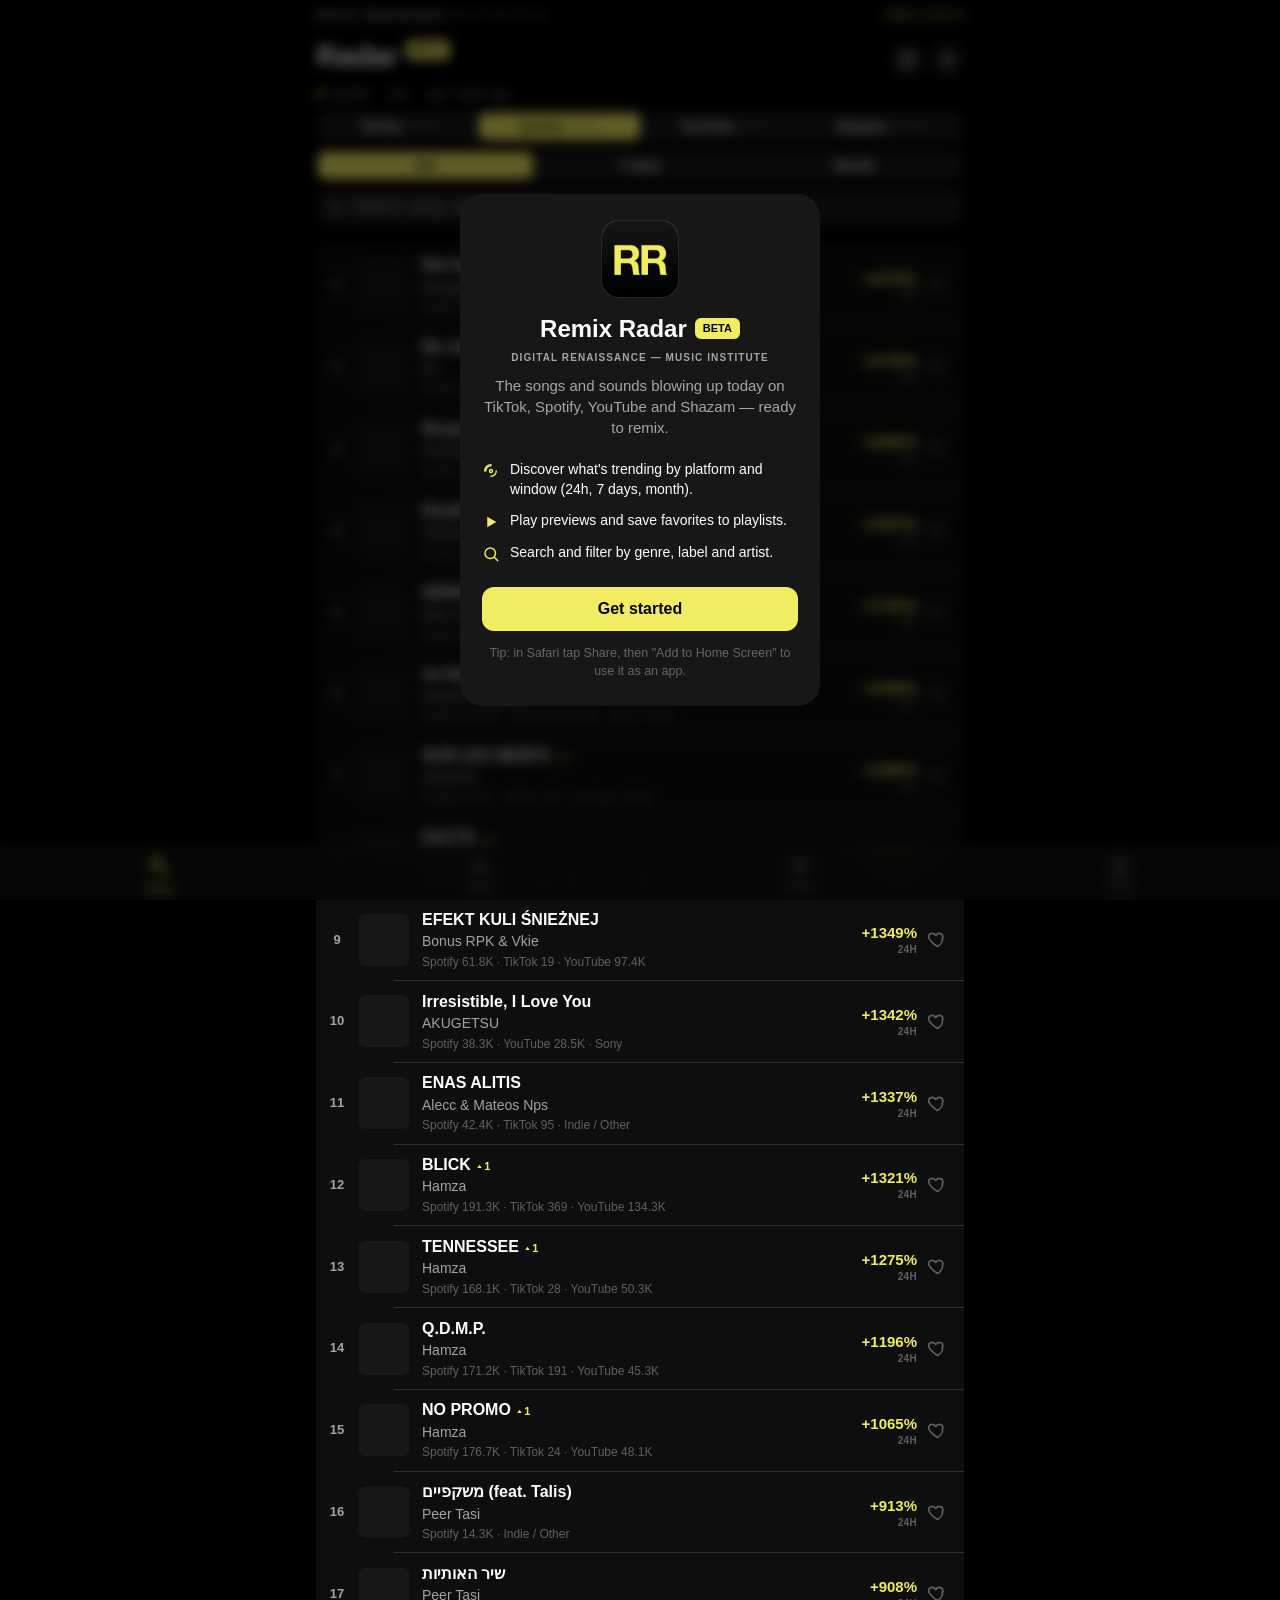
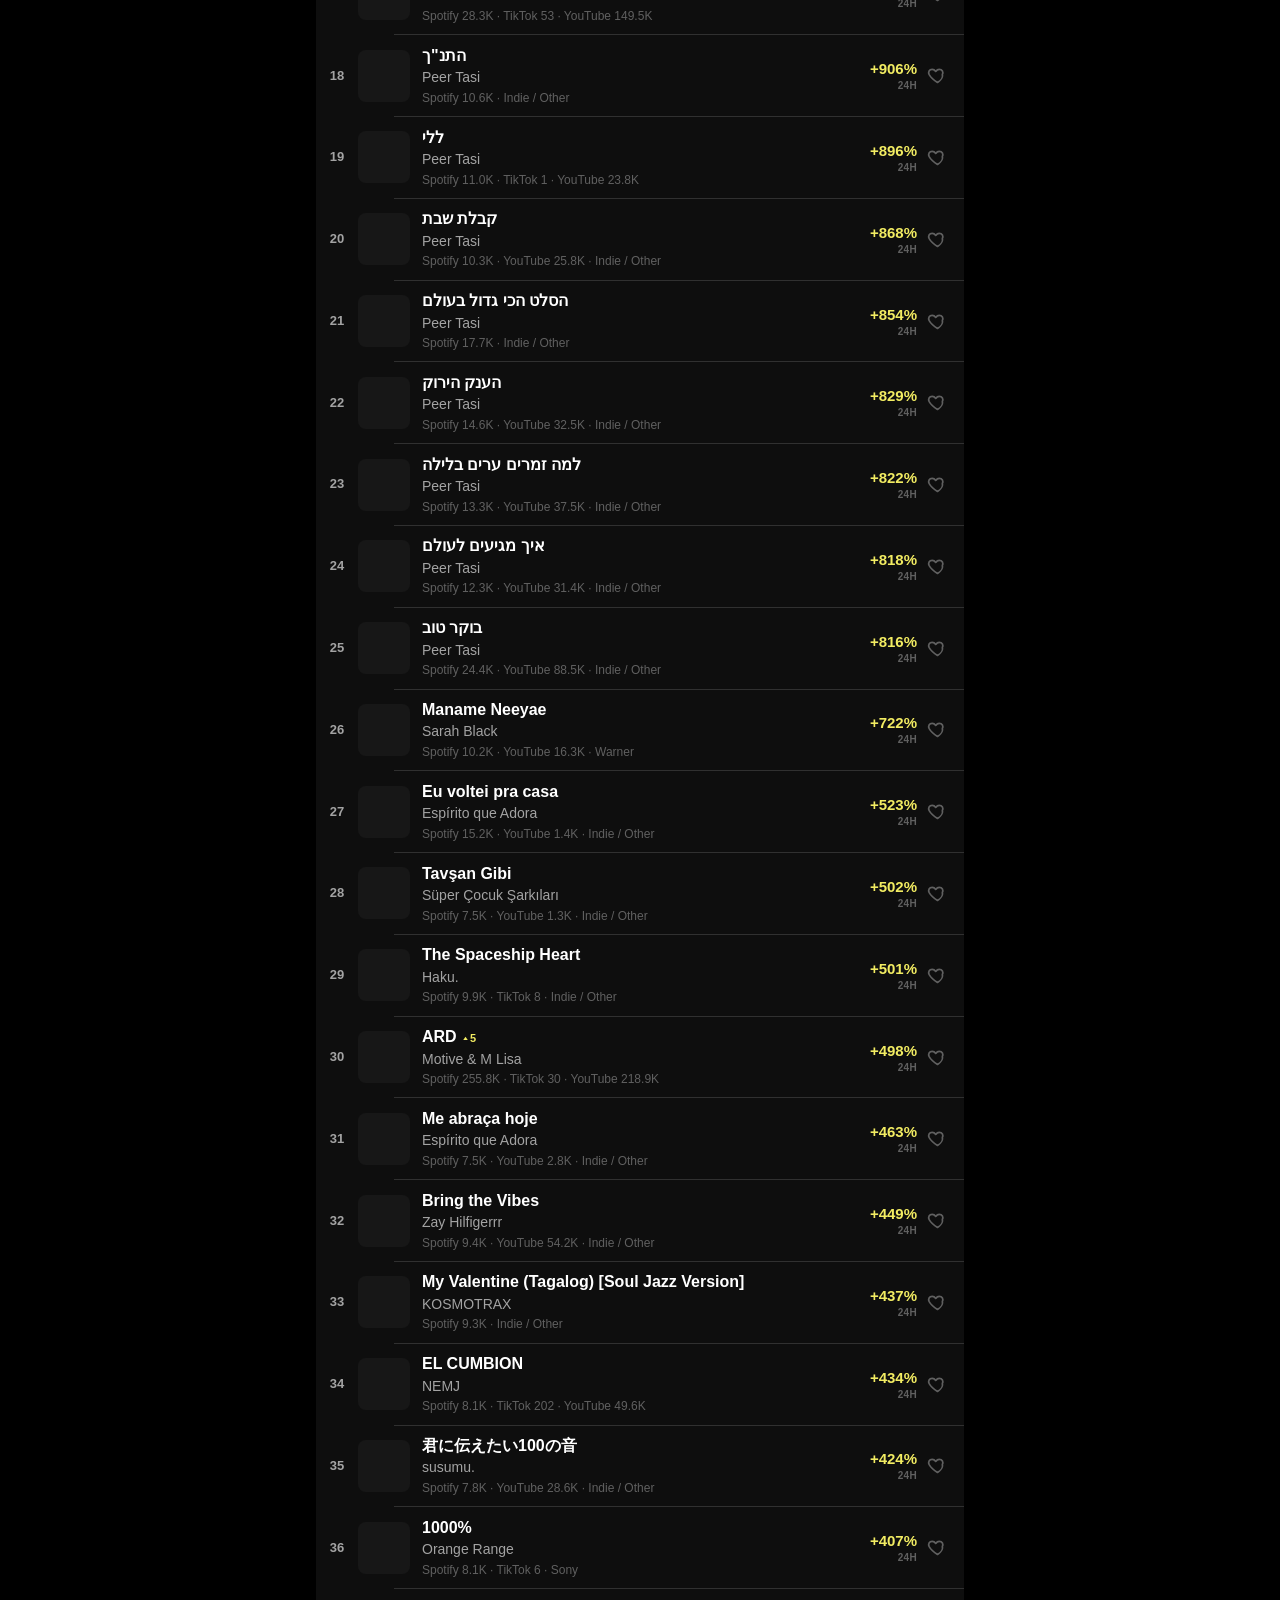
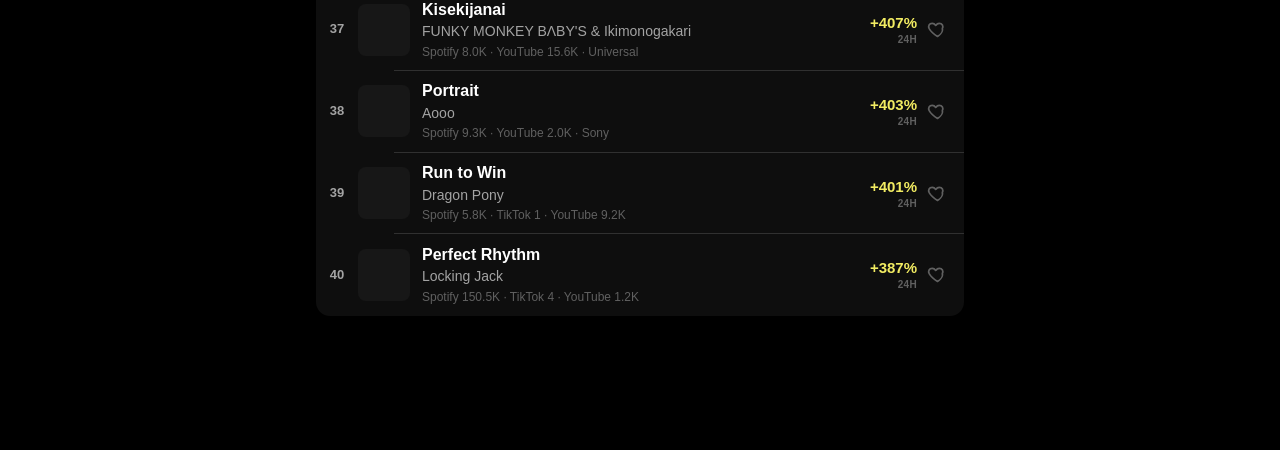
==== commit 3eef34b8: "Localize app fully to English - All UI strings translated EN (welcome, header, tabs Artists/Library," ====
--- a/index.html
+++ b/index.html
@@ -1,5 +1,5 @@
 <!DOCTYPE html>
-<html lang="it">
+<html lang="en">
 <head>
 <meta charset="utf-8" />
 <meta name="viewport" content="width=device-width, initial-scale=1, viewport-fit=cover, maximum-scale=1" />
@@ -248,7 +248,7 @@
   <div class="controls" id="controls"></div>
 </header>
 
-<main class="wrap"><div id="content"><div class="status"><div class="big">Carico…</div></div></div></main>
+<main class="wrap"><div id="content"><div class="status"><div class="big">Loading…</div></div></div></main>
 
 <div class="miniplayer" id="miniplayer">
   <div class="mart" id="mpArt"></div>
@@ -261,23 +261,23 @@
 
 <nav class="tabbar">
   <button class="tab" id="tabRadar"><svg class="icon"><use href="#i-radar"/></svg><span>Radar</span></button>
-  <button class="tab" id="tabArtists"><svg class="icon"><use href="#i-artists"/></svg><span>Artisti</span></button>
+  <button class="tab" id="tabArtists"><svg class="icon"><use href="#i-artists"/></svg><span>Artists</span></button>
   <button class="tab" id="tabSounds"><svg class="icon"><use href="#i-sound"/></svg><span>Sounds</span></button>
-  <button class="tab" id="tabLib"><svg class="icon"><use href="#i-library"/></svg><span>Libreria</span></button>
+  <button class="tab" id="tabLib"><svg class="icon"><use href="#i-library"/></svg><span>Library</span></button>
 </nav>
 
 <div class="welcome" id="welcome"><div class="welcard">
   <div class="ico" style="background-image:url('./pwa-icon-192.png')"></div>
   <h2>Remix Radar <span class="tag">BETA</span></h2>
   <p style="text-transform:uppercase;letter-spacing:.11em;font-size:10px;font-weight:700;color:var(--label2);margin:6px 0 0;">Digital Renaissance — Music Institute</p>
-  <p>I brani e i suoni che stanno esplodendo oggi su TikTok, Spotify, YouTube e Shazam — pronti da remixare.</p>
+  <p>The songs and sounds blowing up today on TikTok, Spotify, YouTube and Shazam — ready to remix.</p>
   <ul>
-    <li><svg class="icon"><use href="#i-radar"/></svg>Scopri i trending per piattaforma e finestra (24h, 7 giorni, mese).</li>
-    <li><svg class="icon"><use href="#i-play"/></svg>Ascolta l'anteprima e salva i preferiti in playlist.</li>
-    <li><svg class="icon"><use href="#i-search"/></svg>Cerca e filtra per genere, label e artista.</li>
+    <li><svg class="icon"><use href="#i-radar"/></svg>Discover what's trending by platform and window (24h, 7 days, month).</li>
+    <li><svg class="icon"><use href="#i-play"/></svg>Play previews and save favorites to playlists.</li>
+    <li><svg class="icon"><use href="#i-search"/></svg>Search and filter by genre, label and artist.</li>
   </ul>
-  <button class="btn fill" id="welStart">Inizia</button>
-  <p class="hint">Consiglio: in Safari tocca Condividi e poi "Aggiungi alla schermata Home" per usarla come app.</p>
+  <button class="btn fill" id="welStart">Get started</button>
+  <p class="hint">Tip: in Safari tap Share, then "Add to Home Screen" to use it as an app.</p>
 </div></div>
 
 <div class="sheet" id="sheet"><div class="sheetinner" id="sheetinner"></div></div>
@@ -304,6 +304,9 @@
 const mmss=s=>{if(!isFinite(s)||s<0)s=0;const m=Math.floor(s/60),x=Math.floor(s%60);return m+":"+(x<10?"0":"")+x;};
 const newId=()=>"pl_"+Math.random().toString(36).slice(2,9)+state.playlists.length;
 const ic=id=>`<svg class="icon"><use href="#i-${id}"/></svg>`;
+const WL={"24h":"24h","7d":"7 days","month":"Month"};
+const wlabel=w=>WL[w.key]||w.label;
+const tlabel=s=>s==="Indie / Altro"?"Indie / Other":s;
 
 /* feed accessors */
 function platforms(){return state.feed?.platforms||[];}
@@ -324,14 +327,14 @@
 function metricValue(t,p,w){if(w==="24h")return t[p+"_24h_pct"]||0;if(w==="7d")return t[p+"_7d"]||0;return t[p+"_total"]||0;}
 function headline(t){const p=state.platform,w=state.window,pm=platformMeta(p);
   if(w==="24h")return {v:"+"+(t[p+"_24h_pct"]||0).toFixed(0)+"%",u:"24H"};
-  return {v:fmt(metricValue(t,p,w)),u:(pm?pm.metric_label.toUpperCase():"")+(w==="7d"?" 7G":"")};}
+  return {v:fmt(metricValue(t,p,w)),u:(pm?pm.metric_label.toUpperCase():"")+(w==="7d"?" 7D":"")};}
 
 /* likes/playlists */
 const isLiked=id=>!!state.likes[id];
 function toggleLike(t){const id=t.id;if(state.likes[id])delete state.likes[id];else state.likes[id]=t;saveLikes();rerender();}
-function createPlaylist(name,first){const p={id:newId(),name:name||"Nuova playlist",createdAt:new Date().toISOString(),tracks:[]};if(first)p.tracks.push(first);state.playlists.unshift(p);savePlaylists();return p;}
-function renamePlaylist(id){const p=state.playlists.find(x=>x.id===id);if(!p)return;const n=prompt("Nome playlist:",p.name);if(n&&n.trim()){p.name=n.trim();savePlaylists();rerender();}}
-function deletePlaylist(id){const p=state.playlists.find(x=>x.id===id);if(!p)return;if(!confirm('Eliminare "'+p.name+'"?'))return;state.playlists=state.playlists.filter(x=>x.id!==id);savePlaylists();state.view==="playlist"?goView("library"):rerender();}
+function createPlaylist(name,first){const p={id:newId(),name:name||"New playlist",createdAt:new Date().toISOString(),tracks:[]};if(first)p.tracks.push(first);state.playlists.unshift(p);savePlaylists();return p;}
+function renamePlaylist(id){const p=state.playlists.find(x=>x.id===id);if(!p)return;const n=prompt("Playlist name:",p.name);if(n&&n.trim()){p.name=n.trim();savePlaylists();rerender();}}
+function deletePlaylist(id){const p=state.playlists.find(x=>x.id===id);if(!p)return;if(!confirm('Delete "'+p.name+'"?'))return;state.playlists=state.playlists.filter(x=>x.id!==id);savePlaylists();state.view==="playlist"?goView("library"):rerender();}
 const inPlaylist=(pl,id)=>pl.tracks.some(t=>t.id===id);
 function togglePlaylistTrack(plId,t){const p=state.playlists.find(x=>x.id===plId);if(!p)return;if(inPlaylist(p,t.id))p.tracks=p.tracks.filter(x=>x.id!==t.id);else p.tracks.push(t);savePlaylists();}
 
@@ -356,7 +359,7 @@
   if((t.spotify_total||0)>0)b.push("Spotify "+fmt(t.spotify_total));
   if((t.tiktok_total||0)>0)b.push("TikTok "+fmt(t.tiktok_total));
   if((t.youtube_total||0)>0)b.push("YouTube "+fmt(t.youtube_total));
-  if(t.label_category)b.push(t.label_category);
+  if(t.label_category)b.push(tlabel(t.label_category));
   return b.slice(0,3).join("  ·  ");
 }
 
@@ -399,11 +402,11 @@
 }
 
 function renderRadar(c){
-  if(!state.feed){c.innerHTML='<div class="status"><div class="big">Carico…</div></div>';return;}
+  if(!state.feed){c.innerHTML='<div class="status"><div class="big">Loading…</div></div>';return;}
   if(isLocked(state.window)){c.innerHTML=paywallHTML(windowMeta(state.window));bindPaywall(c);return;}
   const ids=chartIds();const rows=ids.map(id=>state.feed.tracks[id]).filter(Boolean).filter(matches);
   state.queue=rows.map(t=>t.id);
-  if(!rows.length){c.innerHTML='<div class="status"><div class="big">Nessun risultato</div>Nessun brano per questi filtri.<br><br><button class="btn tinted" id="rs2" style="max-width:200px;margin:0 auto;">Reset filtri</button></div>';document.getElementById('rs2').onclick=resetFilters;return;}
+  if(!rows.length){c.innerHTML='<div class="status"><div class="big">No results</div>No tracks match these filters.<br><br><button class="btn tinted" id="rs2" style="max-width:200px;margin:0 auto;">Reset filters</button></div>';document.getElementById('rs2').onclick=resetFilters;return;}
   c.innerHTML='<div class="group">'+rows.map(t=>trackRow(t,{rank:ids.indexOf(t.id)+1})).join('')+'</div>';
   bindRows(c);
 }
@@ -411,34 +414,34 @@
 function paywallHTML(wm){
   return `<div class="lockbox">
     <div class="lc">${ic("lock")}</div>
-    <h3>${esc(wm?wm.label:"")} · Premium</h3>
-    <p>Le tendenze 24h e 7 giorni ti fanno cogliere i brani che esplodono prima che saturino, su ogni piattaforma.</p>
-    <div class="price">€${price().toFixed(2)}<small> / mese</small></div>
+    <h3>${esc(wm?wlabel(wm):"")} · Premium</h3>
+    <p>The 24h and 7-day trends let you catch songs blowing up before they saturate, on every platform.</p>
+    <div class="price">€${price().toFixed(2)}<small> / month</small></div>
     <ul>
-      <li>${ic("check")} 24h e 7 giorni su tutte le piattaforme</li>
-      <li>${ic("check")} Ricerca e filtri per genere e label</li>
-      <li>${ic("check")} Preferiti e playlist illimitate</li>
+      <li>${ic("check")} 24h and 7 days on every platform</li>
+      <li>${ic("check")} Search and filters by genre and label</li>
+      <li>${ic("check")} Unlimited favorites and playlists</li>
     </ul>
     <div class="actions">
-      <button class="btn fill" id="subBtn">Abbonati</button>
-      <button class="demo" id="demoBtn">Sblocca in modalità demo</button>
+      <button class="btn fill" id="subBtn">Subscribe</button>
+      <button class="demo" id="demoBtn">Unlock in demo mode</button>
     </div>
   </div>`;
 }
-function bindPaywall(c){c.querySelector('#subBtn').onclick=()=>alert("I pagamenti saranno attivati al lancio dell'app (Apple In-App Purchase / Stripe). Per ora usa lo sblocco demo per provare.");c.querySelector('#demoBtn').onclick=()=>{setPremium(true);render();};}
+function bindPaywall(c){c.querySelector('#subBtn').onclick=()=>alert("Payments go live at launch (Apple In-App Purchase / Stripe). For now use the demo unlock to try it.");c.querySelector('#demoBtn').onclick=()=>{setPremium(true);render();};}
 
 function renderLibrary(c){const liked=Object.values(state.likes);state.queue=liked.map(t=>t.id);let h='';
-  h+=`<div class="sectitle">Preferiti <span class="cnt">${liked.length}</span></div>`;
-  h+= liked.length?'<div class="group">'+liked.map(t=>trackRow(t,{hideRank:true,library:true})).join('')+'</div>':'<div class="status">Nessun brano salvato. Tocca il cuore su un brano per salvarlo.</div>';
-  h+=`<div class="sectitle">Playlist <span class="cnt">${state.playlists.length}</span><button class="add" id="newPl">${ic("plus")} Nuova</button></div>`;
-  h+= state.playlists.length?'<div class="group">'+state.playlists.map(p=>`<div class="plrow" data-pl="${p.id}"><div class="plart">${ic("library")}</div><div style="flex:1"><div class="plname">${esc(p.name)}</div><div class="plcount">${p.tracks.length} bran${p.tracks.length===1?'o':'i'}</div></div><span class="chev">${ic("chevron")}</span></div>`).join('')+'</div>':'<div class="status">Nessuna playlist. Creane una per i brani da remixare.</div>';
+  h+=`<div class="sectitle">Favorites <span class="cnt">${liked.length}</span></div>`;
+  h+= liked.length?'<div class="group">'+liked.map(t=>trackRow(t,{hideRank:true,library:true})).join('')+'</div>':'<div class="status">No saved tracks. Tap the heart on a track to save it.</div>';
+  h+=`<div class="sectitle">Playlist <span class="cnt">${state.playlists.length}</span><button class="add" id="newPl">${ic("plus")} New</button></div>`;
+  h+= state.playlists.length?'<div class="group">'+state.playlists.map(p=>`<div class="plrow" data-pl="${p.id}"><div class="plart">${ic("library")}</div><div style="flex:1"><div class="plname">${esc(p.name)}</div><div class="plcount">${p.tracks.length} track${p.tracks.length===1?'':'s'}</div></div><span class="chev">${ic("chevron")}</span></div>`).join('')+'</div>':'<div class="status">No playlists. Create one for tracks to remix.</div>';
   c.innerHTML=h;bindRows(c,{removeFrom:"likes"});
-  document.getElementById('newPl').onclick=()=>{const n=prompt("Nome della nuova playlist:","Da remixare");if(n&&n.trim()){createPlaylist(n.trim());rerender();}};
+  document.getElementById('newPl').onclick=()=>{const n=prompt("New playlist name:","To remix");if(n&&n.trim()){createPlaylist(n.trim());rerender();}};
   c.querySelectorAll('[data-pl]').forEach(el=>el.onclick=()=>{state.currentPlaylist=el.dataset.pl;goView("playlist");});
 }
 function renderPlaylist(c){const p=state.playlists.find(x=>x.id===state.currentPlaylist);if(!p){goView("library");return;}
   state.queue=p.tracks.map(t=>t.id);
-  c.innerHTML=p.tracks.length?'<div class="group">'+p.tracks.map(t=>trackRow(t,{hideRank:true,library:true,removeFrom:p.id})).join('')+'</div>':'<div class="status">Playlist vuota.<br>Apri un brano e tocca “Aggiungi a playlist”.</div>';
+  c.innerHTML=p.tracks.length?'<div class="group">'+p.tracks.map(t=>trackRow(t,{hideRank:true,library:true,removeFrom:p.id})).join('')+'</div>':'<div class="status">Empty playlist.<br>Open a track and tap "Add to playlist".</div>';
   bindRows(c,{removeFrom:p.id});}
 
 /* ---- Artists ---- */
@@ -449,18 +452,18 @@
 function aLocked(k){const w=aWindowMeta(k);return w&&w.tier==="premium"&&!isPremium();}
 function aMetricValue(a,p,w){if(w==="24h")return a[p+"_24h_pct"]||0;if(w==="7d")return a[p+"_7d"]||0;return a[p+"_total"]||0;}
 function aHeadline(a){const p=state.artistPlatform,w=state.artistWindow,pm=aPlatformMeta(p);
-  if(w==="24h")return {v:"+"+(a[p+"_24h_pct"]||0).toFixed(0)+"%",u:"24H"};return {v:fmt(aMetricValue(a,p,w)),u:(pm?pm.metric_label.toUpperCase():"")+(w==="7d"?" 7G":"")};}
+  if(w==="24h")return {v:"+"+(a[p+"_24h_pct"]||0).toFixed(0)+"%",u:"24H"};return {v:fmt(aMetricValue(a,p,w)),u:(pm?pm.metric_label.toUpperCase():"")+(w==="7d"?" 7D":"")};}
 async function loadArtists(){try{const r=await fetch("./artists.json?t="+Date.now(),{cache:"no-store"});if(!r.ok)throw 0;state.artistsFeed=await r.json();
   if(!state.artistPlatform)state.artistPlatform=(aPlatforms()[1]||aPlatforms()[0])?.key||"spotify";
   if(!state.artistWindow)state.artistWindow=isPremium()?(aWindows()[0]?.key||"24h"):(state.artistsFeed.free_window||"month");
-  if(state.view==="artists")render();}catch(e){if(state.view==="artists")document.getElementById('content').innerHTML='<div class="status"><div class="big">Errore</div>Impossibile caricare gli artisti.</div>';}}
+  if(state.view==="artists")render();}catch(e){if(state.view==="artists")document.getElementById('content').innerHTML='<div class="status"><div class="big">Error</div>Unable to load artists.</div>';}}
 function renderArtists(c){
-  if(!state.artistsFeed){c.innerHTML='<div class="status"><div class="big">Carico…</div></div>';return;}
+  if(!state.artistsFeed){c.innerHTML='<div class="status"><div class="big">Loading…</div></div>';return;}
   if(aLocked(state.artistWindow)){c.innerHTML=paywallHTML(aWindowMeta(state.artistWindow));bindPaywall(c);return;}
   const ids=(state.artistsFeed.charts?.[state.artistPlatform]?.[state.artistWindow])||[];
   let rows=ids.map(id=>state.artistsFeed.artists[id]).filter(Boolean);
   if(state.artistQ){const q=state.artistQ.toLowerCase();rows=rows.filter(a=>(a.name||"").toLowerCase().includes(q));}
-  if(!rows.length){c.innerHTML='<div class="status"><div class="big">Nessun risultato</div></div>';return;}
+  if(!rows.length){c.innerHTML='<div class="status"><div class="big">No results</div></div>';return;}
   c.innerHTML='<div class="group">'+rows.map(a=>artistRow(a,ids.indexOf(a.id)+1)).join('')+'</div>';
   c.querySelectorAll('[data-artist]').forEach(el=>el.onclick=()=>{const a=state.artistsFeed.artists[el.dataset.artist];if(a&&a.spotify_id)window.open("https://open.spotify.com/artist/"+a.spotify_id,"_blank");});
 }
@@ -478,19 +481,19 @@
 function sWindowMeta(k){return sWindows().find(w=>w.key===k);}
 function sLocked(k){const w=sWindowMeta(k);return w&&w.tier==="premium"&&!isPremium();}
 function sField(w){return w==="24h"?"video_24h":w==="7d"?"video_7d":"video_total";}
-function sHeadline(s){const w=state.soundWindow;return {v:fmt(s[sField(w)]||0),u:"VIDEO"+(w==="7d"?" 7G":w==="24h"?" 24H":"")};}
+function sHeadline(s){const w=state.soundWindow;return {v:fmt(s[sField(w)]||0),u:"VIDEO"+(w==="7d"?" 7D":w==="24h"?" 24H":"")};}
 async function loadSounds(){try{const r=await fetch("./sounds.json?t="+Date.now(),{cache:"no-store"});if(!r.ok)throw 0;state.soundsFeed=await r.json();
   Object.values(state.soundsFeed.sounds||{}).forEach(s=>{if(!s.cover_url)s.cover_url=s.image_url;});
   if(!state.soundWindow)state.soundWindow=isPremium()?(sWindows()[0]?.key||"24h"):(state.soundsFeed.free_window||"month");
-  if(state.view==="sounds")render();}catch(e){if(state.view==="sounds")document.getElementById('content').innerHTML='<div class="status"><div class="big">Errore</div>Impossibile caricare i sounds.</div>';}}
+  if(state.view==="sounds")render();}catch(e){if(state.view==="sounds")document.getElementById('content').innerHTML='<div class="status"><div class="big">Error</div>Unable to load sounds.</div>';}}
 function renderSounds(c){
-  if(!state.soundsFeed){c.innerHTML='<div class="status"><div class="big">Carico…</div></div>';return;}
+  if(!state.soundsFeed){c.innerHTML='<div class="status"><div class="big">Loading…</div></div>';return;}
   if(sLocked(state.soundWindow)){c.innerHTML=paywallHTML(sWindowMeta(state.soundWindow));bindPaywall(c);return;}
   const ids=(state.soundsFeed.charts?.[state.soundWindow])||[];
   let rows=ids.map(id=>state.soundsFeed.sounds[id]).filter(Boolean);
   if(state.soundQ){const q=state.soundQ.toLowerCase();rows=rows.filter(s=>(s.name||"").toLowerCase().includes(q)||(s.song_name||"").toLowerCase().includes(q)||(s.artist||"").toLowerCase().includes(q));}
   state.queue=rows.map(s=>s.id);
-  if(!rows.length){c.innerHTML='<div class="status"><div class="big">Nessun risultato</div></div>';return;}
+  if(!rows.length){c.innerHTML='<div class="status"><div class="big">No results</div></div>';return;}
   c.innerHTML='<div class="group">'+rows.map(s=>soundRow(s,ids.indexOf(s.id)+1)).join('')+'</div>';
   c.querySelectorAll('[data-sound]').forEach(el=>el.addEventListener('click',e=>{if(e.target.closest('[data-play]'))return;const s=state.soundsFeed.sounds[el.dataset.sound];if(s&&s.official_link)window.open(s.official_link,"_blank");}));
   c.querySelectorAll('[data-play]').forEach(el=>el.addEventListener('click',e=>{e.stopPropagation();togglePlay(el.dataset.play);}));
@@ -511,34 +514,34 @@
 function renderControls(){
   const c=document.getElementById('controls'),fEl=document.getElementById('filters');
   if(state.view==="radar"&&state.feed){
-    c.innerHTML=platSeg(platforms(),state.platform,"plat")+winSeg(windowsMeta(),state.window,k=>isLocked(k),"win")+searchBox("Cerca brano, artista o label…",state.filter.q)+filtersHTML();
+    c.innerHTML=platSeg(platforms(),state.platform,"plat")+winSeg(windowsMeta(),state.window,k=>isLocked(k),"win")+searchBox("Search song, artist or label…",state.filter.q)+filtersHTML();
     wireRadarControls(c);return;
   }
   if(state.view==="artists"&&state.artistsFeed){
-    c.innerHTML=platSeg(aPlatforms(),state.artistPlatform,"aplat")+winSeg(aWindows(),state.artistWindow,k=>aLocked(k),"awin")+searchBox("Cerca artista…",state.artistQ);
+    c.innerHTML=platSeg(aPlatforms(),state.artistPlatform,"aplat")+winSeg(aWindows(),state.artistWindow,k=>aLocked(k),"awin")+searchBox("Search artist…",state.artistQ);
     c.querySelectorAll('[data-aplat]').forEach(el=>el.onclick=()=>{state.artistPlatform=el.dataset.aplat;window.scrollTo(0,0);render();});
     c.querySelectorAll('[data-awin]').forEach(el=>el.onclick=()=>{state.artistWindow=el.dataset.awin;window.scrollTo(0,0);render();});
     wireSearch(c,v=>{state.artistQ=v;renderArtists(document.getElementById('content'));});return;
   }
   if(state.view==="sounds"&&state.soundsFeed){
-    c.innerHTML=winSeg(sWindows(),state.soundWindow,k=>sLocked(k),"swin")+searchBox("Cerca sound, brano o artista…",state.soundQ);
+    c.innerHTML=winSeg(sWindows(),state.soundWindow,k=>sLocked(k),"swin")+searchBox("Search sound, song or artist…",state.soundQ);
     c.querySelectorAll('[data-swin]').forEach(el=>el.onclick=()=>{state.soundWindow=el.dataset.swin;window.scrollTo(0,0);render();});
     wireSearch(c,v=>{state.soundQ=v;renderSounds(document.getElementById('content'));});return;
   }
   c.innerHTML="";
 }
 function platSeg(arr,sel,attr){return '<div class="seg">'+arr.map(p=>`<button class="${p.key===sel?'on':''}" data-${attr}="${p.key}">${esc(p.label)}<span class="sub2">${esc(p.metric_label)}</span></button>`).join('')+'</div>';}
-function winSeg(arr,sel,lockFn,attr){return '<div class="seg">'+arr.map(w=>`<button class="${w.key===sel?'on':''}" data-${attr}="${w.key}">${esc(w.label)}${lockFn(w.key)?' <span class="lk">'+ic("lock")+'</span>':''}</button>`).join('')+'</div>';}
+function winSeg(arr,sel,lockFn,attr){return '<div class="seg">'+arr.map(w=>`<button class="${w.key===sel?'on':''}" data-${attr}="${w.key}">${esc(wlabel(w))}${lockFn(w.key)?' <span class="lk">'+ic("lock")+'</span>':''}</button>`).join('')+'</div>';}
 function searchBox(ph,val){return `<div class="search">${ic("search")}<input id="searchInput" type="search" placeholder="${esc(ph)}" value="${esc(val)}"></div>`;}
 function filtersHTML(){
   const lc=state.feed?.label_categories||[];
   const ids=chartIds();const genres=[...new Set(ids.map(id=>state.feed.tracks[id]).filter(Boolean).flatMap(t=>t.genres||[]))].sort();
   return `<div class="filters" id="filters">
-    <h4>Categoria label</h4><div class="chips" style="margin-bottom:12px;">${lc.map(l=>`<button class="chip ${state.filter.labels.has(l.key)?'on':''}" data-label="${esc(l.key)}">${esc(l.label)}</button>`).join('')||'<span style="color:var(--label3)">—</span>'}</div>
-    <h4>Solo usciti negli ultimi 30 giorni</h4><div class="chips" style="margin-bottom:12px;"><button class="chip ${state.filter.fresh?'on':''}" data-fresh="1">Brani freschi</button></div>
-    <h4>Valore (metrica attiva)</h4><div class="mmrow"><input id="minVal" type="number" inputmode="numeric" placeholder="min" value="${state.filter.min??""}"><input id="maxVal" type="number" inputmode="numeric" placeholder="max" value="${state.filter.max??""}"></div>
-    <h4>Generi</h4><div class="chips">${genres.map(g=>`<button class="chip ${state.filter.genres.has(g)?'on':''}" data-genre="${esc(g)}">${esc(g)}</button>`).join('')||'<span style="color:var(--label3)">—</span>'}</div>
-    <div class="foot"><button class="linkbtn" id="resetBtn">Reset</button><button class="linkbtn" id="closeFiltersBtn">Fine</button></div></div>`;
+    <h4>Label type</h4><div class="chips" style="margin-bottom:12px;">${lc.map(l=>`<button class="chip ${state.filter.labels.has(l.key)?'on':''}" data-label="${esc(l.key)}">${esc(tlabel(l.label))}</button>`).join('')||'<span style="color:var(--label3)">—</span>'}</div>
+    <h4>Released in the last 30 days</h4><div class="chips" style="margin-bottom:12px;"><button class="chip ${state.filter.fresh?'on':''}" data-fresh="1">Fresh tracks</button></div>
+    <h4>Value (active metric)</h4><div class="mmrow"><input id="minVal" type="number" inputmode="numeric" placeholder="min" value="${state.filter.min??""}"><input id="maxVal" type="number" inputmode="numeric" placeholder="max" value="${state.filter.max??""}"></div>
+    <h4>Genres</h4><div class="chips">${genres.map(g=>`<button class="chip ${state.filter.genres.has(g)?'on':''}" data-genre="${esc(g)}">${esc(g)}</button>`).join('')||'<span style="color:var(--label3)">—</span>'}</div>
+    <div class="foot"><button class="linkbtn" id="resetBtn">Reset</button><button class="linkbtn" id="closeFiltersBtn">Done</button></div></div>`;
 }
 function wireRadarControls(c){
   c.querySelectorAll('[data-plat]').forEach(el=>el.onclick=()=>{state.platform=el.dataset.plat;window.scrollTo(0,0);render();});
@@ -561,9 +564,9 @@
 function syncHeader(){const h=document.getElementById('headerRow'),sub=document.getElementById('sub');
   let title="Remix Radar",ctrls="";
   if(state.view==="radar"){title="Radar";ctrls=`<button class="roundbtn" id="refreshBtn">${ic("refresh")}</button><button class="roundbtn ${filterActive()?'on':''}" id="filterBtn">${ic("filter")}</button>`;}
-  else if(state.view==="artists")title="Artisti";
+  else if(state.view==="artists")title="Artists";
   else if(state.view==="sounds")title="Sounds";
-  else if(state.view==="library")title="Libreria";
+  else if(state.view==="library")title="Library";
   else if(state.view==="playlist"){const p=state.playlists.find(x=>x.id===state.currentPlaylist);title=p?p.name:"Playlist";}
   if(state.view==="playlist"){
     h.innerHTML=`<div class="hbar"><button class="roundbtn" id="backBtn">${ic("back")}</button><div class="htitle" style="flex:1;font-size:20px;text-align:center;">${esc(title)}</div><button class="roundbtn" id="renBtn">${ic("edit")}</button><button class="roundbtn" id="delBtn">${ic("trash")}</button></div>`;
@@ -573,11 +576,11 @@
   }
   h.innerHTML=`<div class="hbar"><div class="htitle">${esc(title)}${BETA?'<span class="betatag">BETA</span>':''}</div><div class="hbtns">${ctrls}</div></div>`;
   if(state.view==="radar"){const pm=platformMeta(state.platform),wm=windowMeta(state.window);
-    sub.style.display="flex";sub.innerHTML=state.feed?`<span class="dot"></span><span>${esc(pm?pm.label:"")}</span><span class="pipe">·</span><span>${esc(wm?wm.label:"")}</span><span class="pipe">·</span><span>agg. ${relTime(state.feed.generated_at)}</span>`:`<span>Sincronizzo…</span>`;
+    sub.style.display="flex";sub.innerHTML=state.feed?`<span class="dot"></span><span>${esc(pm?pm.label:"")}</span><span class="pipe">·</span><span>${esc(wm?wlabel(wm):"")}</span><span class="pipe">·</span><span>upd. ${relTime(state.feed.generated_at)}</span>`:`<span>Syncing…</span>`;
     document.getElementById('refreshBtn').onclick=()=>load(true);
     document.getElementById('filterBtn').onclick=()=>{const f=document.getElementById('filters');if(f){f.classList.toggle('open');document.getElementById('filterBtn').classList.toggle('on',f.classList.contains('open'));}};
-  }else if(state.view==="sounds"){const wm=sWindowMeta(state.soundWindow);sub.style.display="flex";sub.innerHTML=`<span class="dot"></span><span>TikTok</span><span class="pipe">·</span><span>${esc(wm?wm.label:"")}</span><span class="pipe">·</span><span>i suoni più usati</span>`;}
-  else if(state.view==="artists"){const pm=aPlatformMeta(state.artistPlatform),wm=aWindowMeta(state.artistWindow);sub.style.display="flex";sub.innerHTML=state.artistsFeed?`<span class="dot"></span><span>${esc(pm?pm.label:"")}</span><span class="pipe">·</span><span>${esc(wm?wm.label:"")}</span>`:`<span>Sincronizzo…</span>`;}
+  }else if(state.view==="sounds"){const wm=sWindowMeta(state.soundWindow);sub.style.display="flex";sub.innerHTML=`<span class="dot"></span><span>TikTok</span><span class="pipe">·</span><span>${esc(wm?wlabel(wm):"")}</span><span class="pipe">·</span><span>most used sounds</span>`;}
+  else if(state.view==="artists"){const pm=aPlatformMeta(state.artistPlatform),wm=aWindowMeta(state.artistWindow);sub.style.display="flex";sub.innerHTML=state.artistsFeed?`<span class="dot"></span><span>${esc(pm?pm.label:"")}</span><span class="pipe">·</span><span>${esc(wm?wlabel(wm):"")}</span>`:`<span>Syncing…</span>`;}
   else sub.style.display="none";
 }
 function syncTabs(){[["tabRadar","radar"],["tabArtists","artists"],["tabSounds","sounds"],["tabLib","library"]].forEach(([id,v])=>{document.getElementById(id).classList.toggle('on',state.view===v||(v==="library"&&state.view==="playlist"));});}
@@ -587,7 +590,7 @@
 /* detail */
 function openDetail(id){const t=trackById(id);if(!t)return;state.openId=id;const liked=isLiked(id);
   const cover=t.cover_url?`style="background-image:url('${esc(t.cover_url)}')"`:"";
-  const rows=[];if(t.release_date)rows.push(["Uscita",esc(t.release_date)]);if(t.label)rows.push(["Label",esc(t.label)+(t.label_category?" · "+esc(t.label_category):"")]);if((t.genres||[]).length)rows.push(["Generi",t.genres.map(esc).join(" · ")]);
+  const rows=[];if(t.release_date)rows.push(["Release",esc(t.release_date)]);if(t.label)rows.push(["Label",esc(t.label)+(t.label_category?" · "+esc(tlabel(t.label_category)):"")]);if((t.genres||[]).length)rows.push(["Genres",t.genres.map(esc).join(" · ")]);
   const yt="https://www.youtube.com/results?search_query="+encodeURIComponent(t.name+" "+t.artist);
   const plChips=state.playlists.map(p=>`<button class="chip ${inPlaylist(p,id)?'on':''}" data-tpl="${p.id}">${esc(p.name)}</button>`).join('');
   const playing=state.playingId===id;
@@ -601,21 +604,21 @@
     ${player}
     <div class="grid">
       <div class="tile"><div class="k">Spotify streams</div><div class="v">${fmt(t.spotify_total)} <small>+${(t.spotify_24h_pct||0).toFixed(0)}%</small></div></div>
-      <div class="tile"><div class="k">TikTok video</div><div class="v">${fmt(t.tiktok_total)} <small>+${(t.tiktok_24h_pct||0).toFixed(0)}%</small></div></div>
+      <div class="tile"><div class="k">TikTok videos</div><div class="v">${fmt(t.tiktok_total)} <small>+${(t.tiktok_24h_pct||0).toFixed(0)}%</small></div></div>
       <div class="tile"><div class="k">YouTube views</div><div class="v">${fmt(t.youtube_total)}</div></div>
       <div class="tile"><div class="k">Shazam</div><div class="v">${fmt(t.shazam_total)}</div></div>
     </div>
     ${rows.length?`<div class="drows">${rows.map(r=>`<div class="drow"><span class="k">${r[0]}</span><span>${r[1]}</span></div>`).join('')}</div>`:""}
-    <div class="plpick"><h4>Aggiungi a playlist</h4><div class="chips">${plChips}<button class="chip" id="newPlChip">${ic("plus")} Nuova</button></div></div>
+    <div class="plpick"><h4>Add to playlist</h4><div class="chips">${plChips}<button class="chip" id="newPlChip">${ic("plus")} New</button></div></div>
     <div class="dactions">
-      <button class="btn like ${liked?'on':''}" id="dLike">${ic(liked?"heart-fill":"heart")} ${liked?"Salvato nei preferiti":"Salva nei preferiti"}</button>
-      ${t.spotify_url?`<a class="btn fill" href="${esc(t.spotify_url)}" target="_blank" rel="noopener">${ic("ext")} Apri su Spotify</a>`:""}
-      <a class="btn tinted" href="${yt}" target="_blank" rel="noopener">${ic("ext")} Cerca su YouTube</a>
+      <button class="btn like ${liked?'on':''}" id="dLike">${ic(liked?"heart-fill":"heart")} ${liked?"Saved to favorites":"Save to favorites"}</button>
+      ${t.spotify_url?`<a class="btn fill" href="${esc(t.spotify_url)}" target="_blank" rel="noopener">${ic("ext")} Open in Spotify</a>`:""}
+      <a class="btn tinted" href="${yt}" target="_blank" rel="noopener">${ic("ext")} Search on YouTube</a>
     </div>`;
   document.getElementById('closeX').onclick=closeSheet;
   document.getElementById('dLike').onclick=()=>toggleLike(t);
   document.querySelectorAll('[data-tpl]').forEach(el=>el.onclick=()=>{togglePlaylistTrack(el.dataset.tpl,t);openDetail(id);render();});
-  document.getElementById('newPlChip').onclick=()=>{const n=prompt("Nome della nuova playlist:","Da remixare");if(n&&n.trim()){createPlaylist(n.trim(),t);openDetail(id);render();}};
+  document.getElementById('newPlChip').onclick=()=>{const n=prompt("New playlist name:","To remix");if(n&&n.trim()){createPlaylist(n.trim(),t);openDetail(id);render();}};
   const pBtn=document.getElementById('pBtn');if(pBtn)pBtn.onclick=()=>togglePlay(id);
   const pv=document.getElementById('prevBtn');if(pv)pv.onclick=()=>playStep(-1);
   const nx=document.getElementById('nextBtn');if(nx)nx.onclick=()=>playStep(1);
@@ -655,7 +658,7 @@
 document.getElementById('mpNext').onclick=()=>playStep(1);
 
 /* load */
-function relTime(iso){const d=new Date(iso),diff=(Date.now()-d.getTime())/1000;if(diff<3600)return Math.max(1,Math.round(diff/60))+" min fa";if(diff<86400)return Math.round(diff/3600)+"h fa";return Math.round(diff/86400)+"g fa";}
+function relTime(iso){const d=new Date(iso),diff=(Date.now()-d.getTime())/1000;if(diff<3600)return Math.max(1,Math.round(diff/60))+" min ago";if(diff<86400)return Math.round(diff/3600)+"h ago";return Math.round(diff/86400)+"d ago";}
 function afterLoad(){if(!state.platform)state.platform="spotify";if(!state.window)state.window=isPremium()?(windowsMeta()[0]?.key||"24h"):freeWindow();render();}
 async function load(force){
   try{const res=await fetch("./feed.json?t="+Date.now(),{cache:"no-store"});if(!res.ok)throw new Error("HTTP "+res.status);
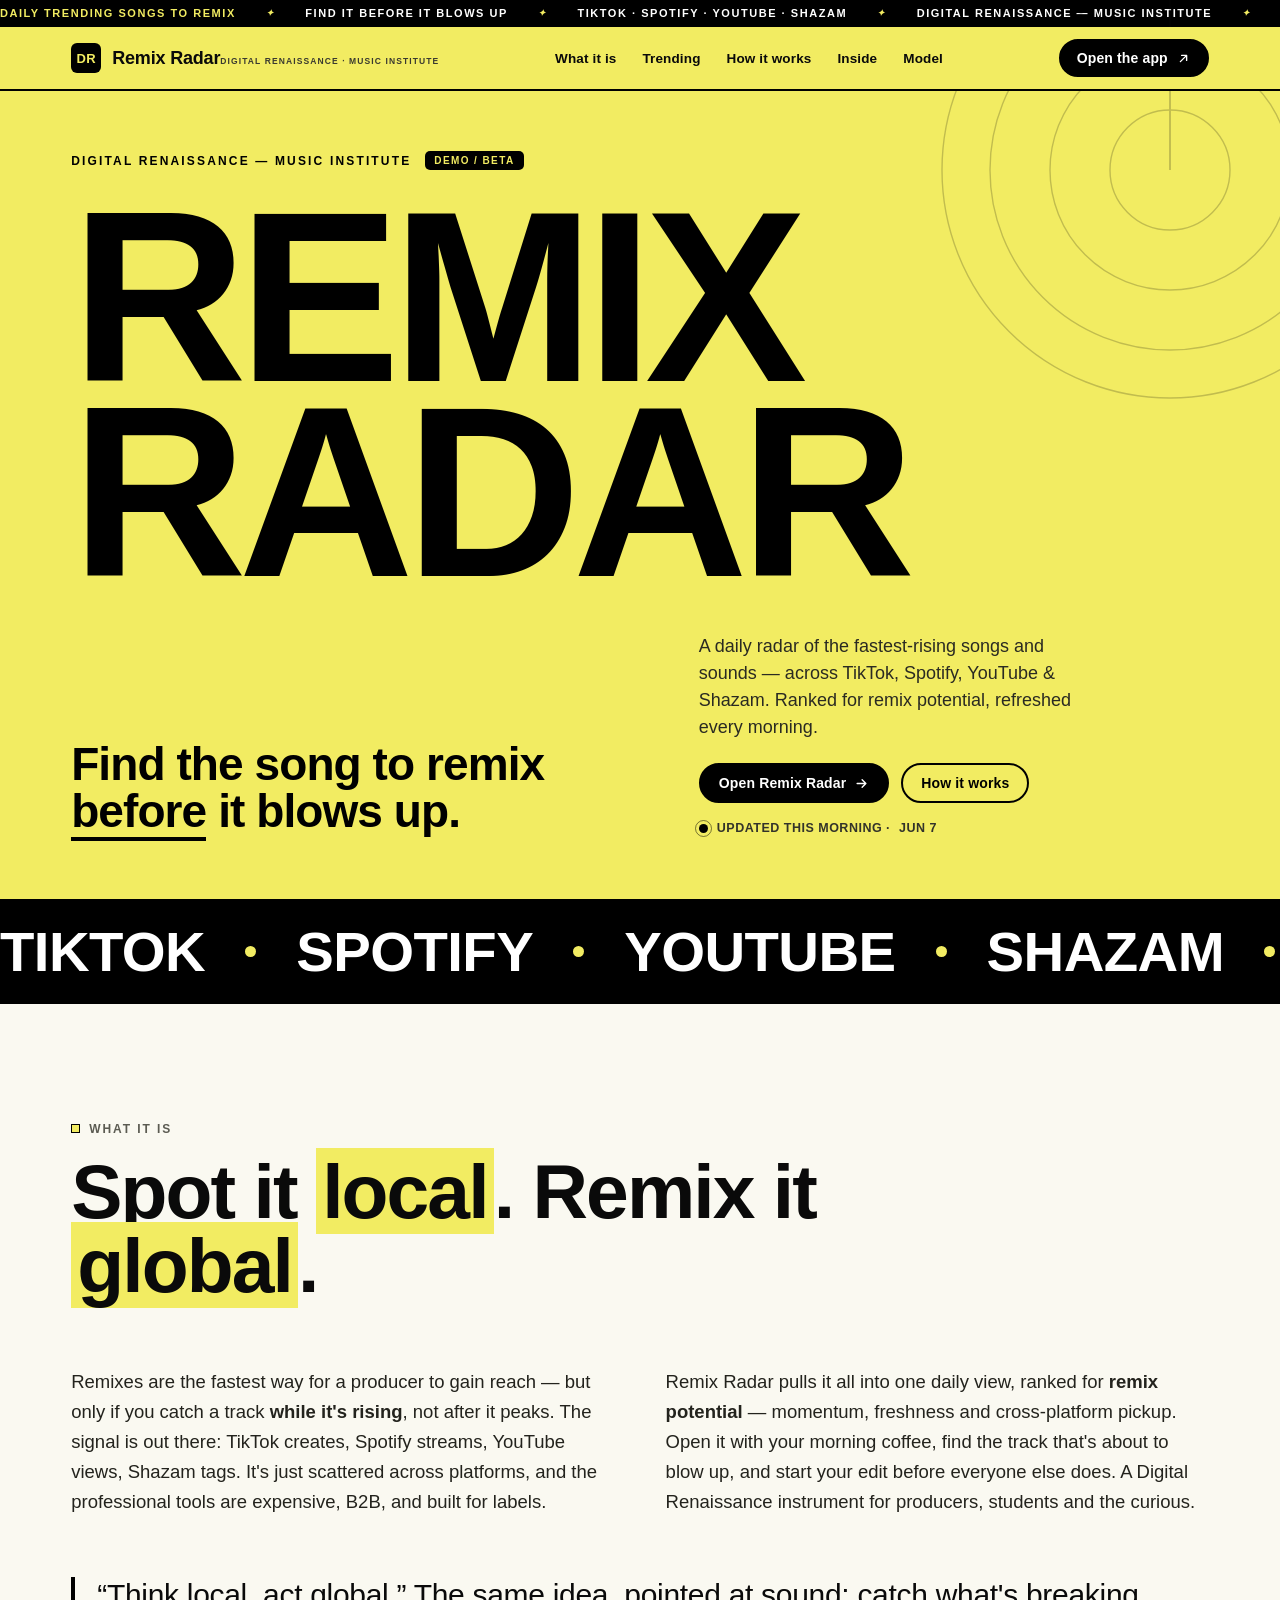
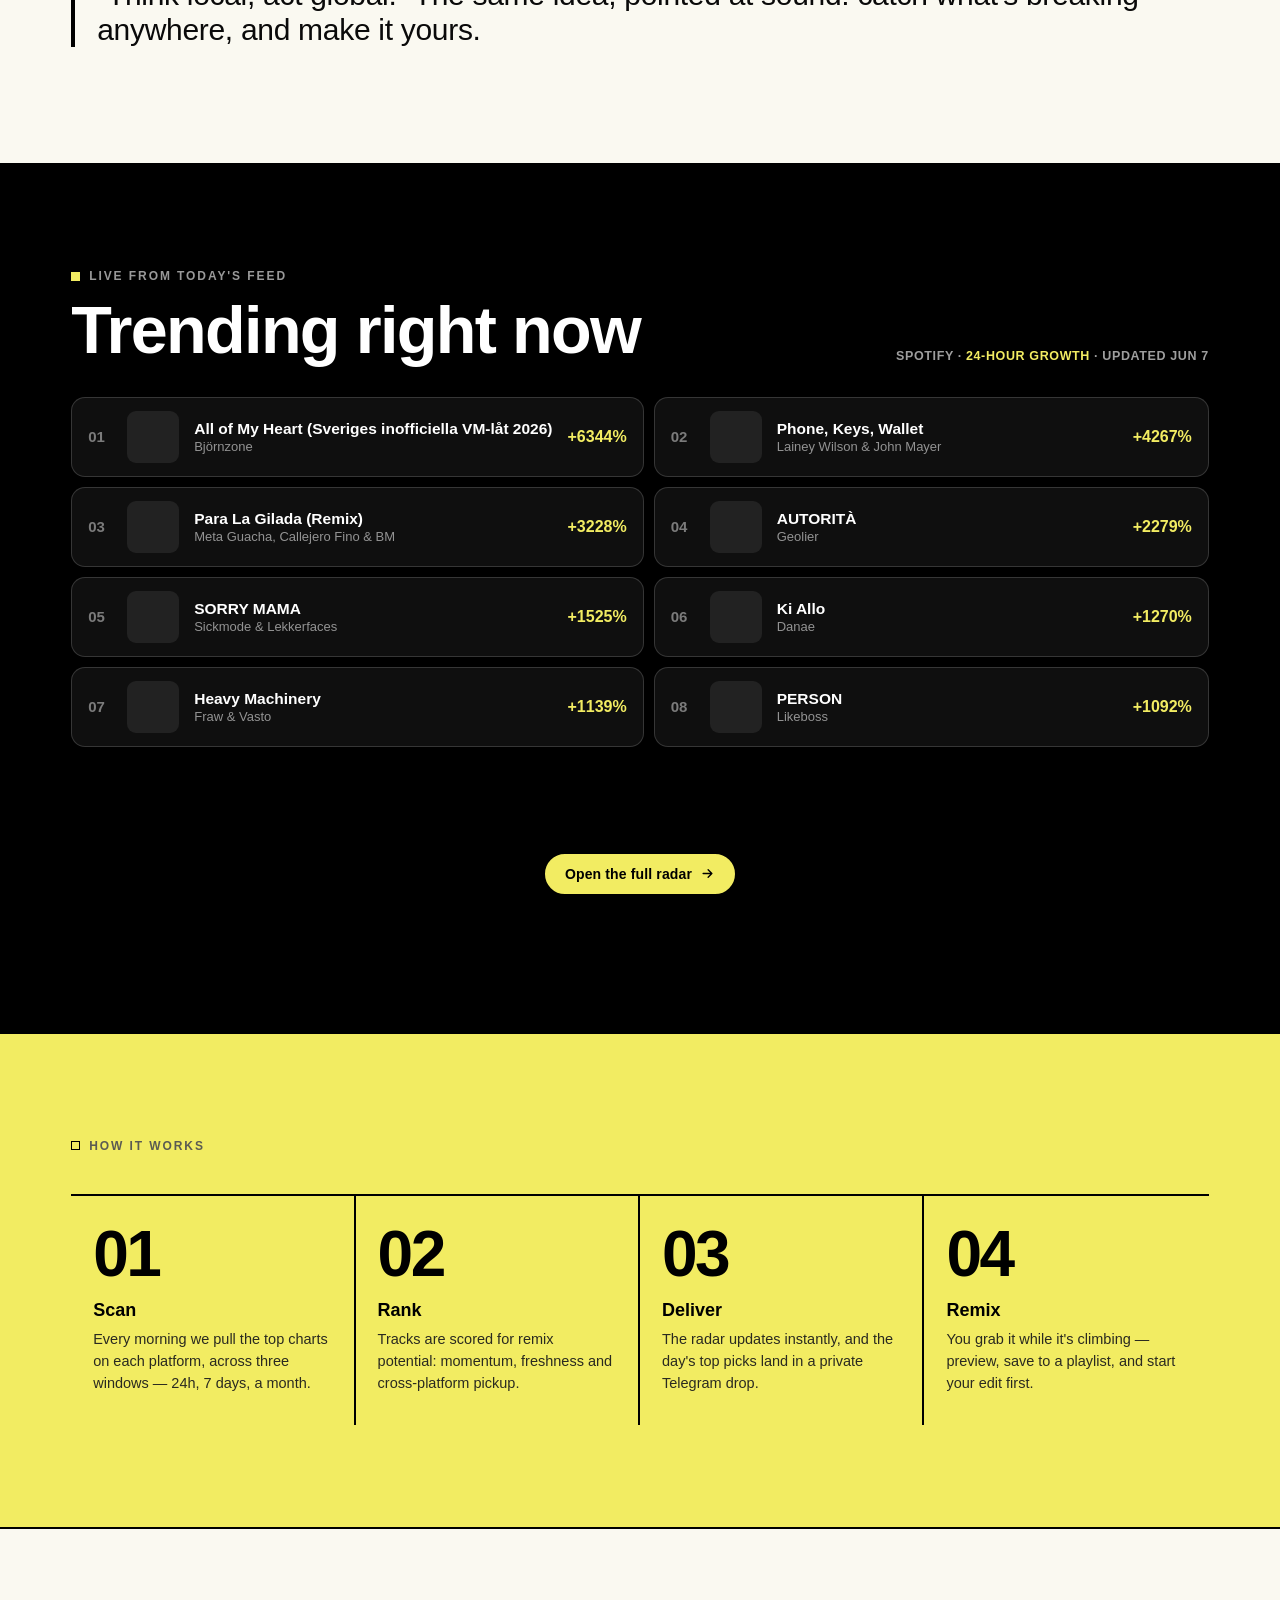
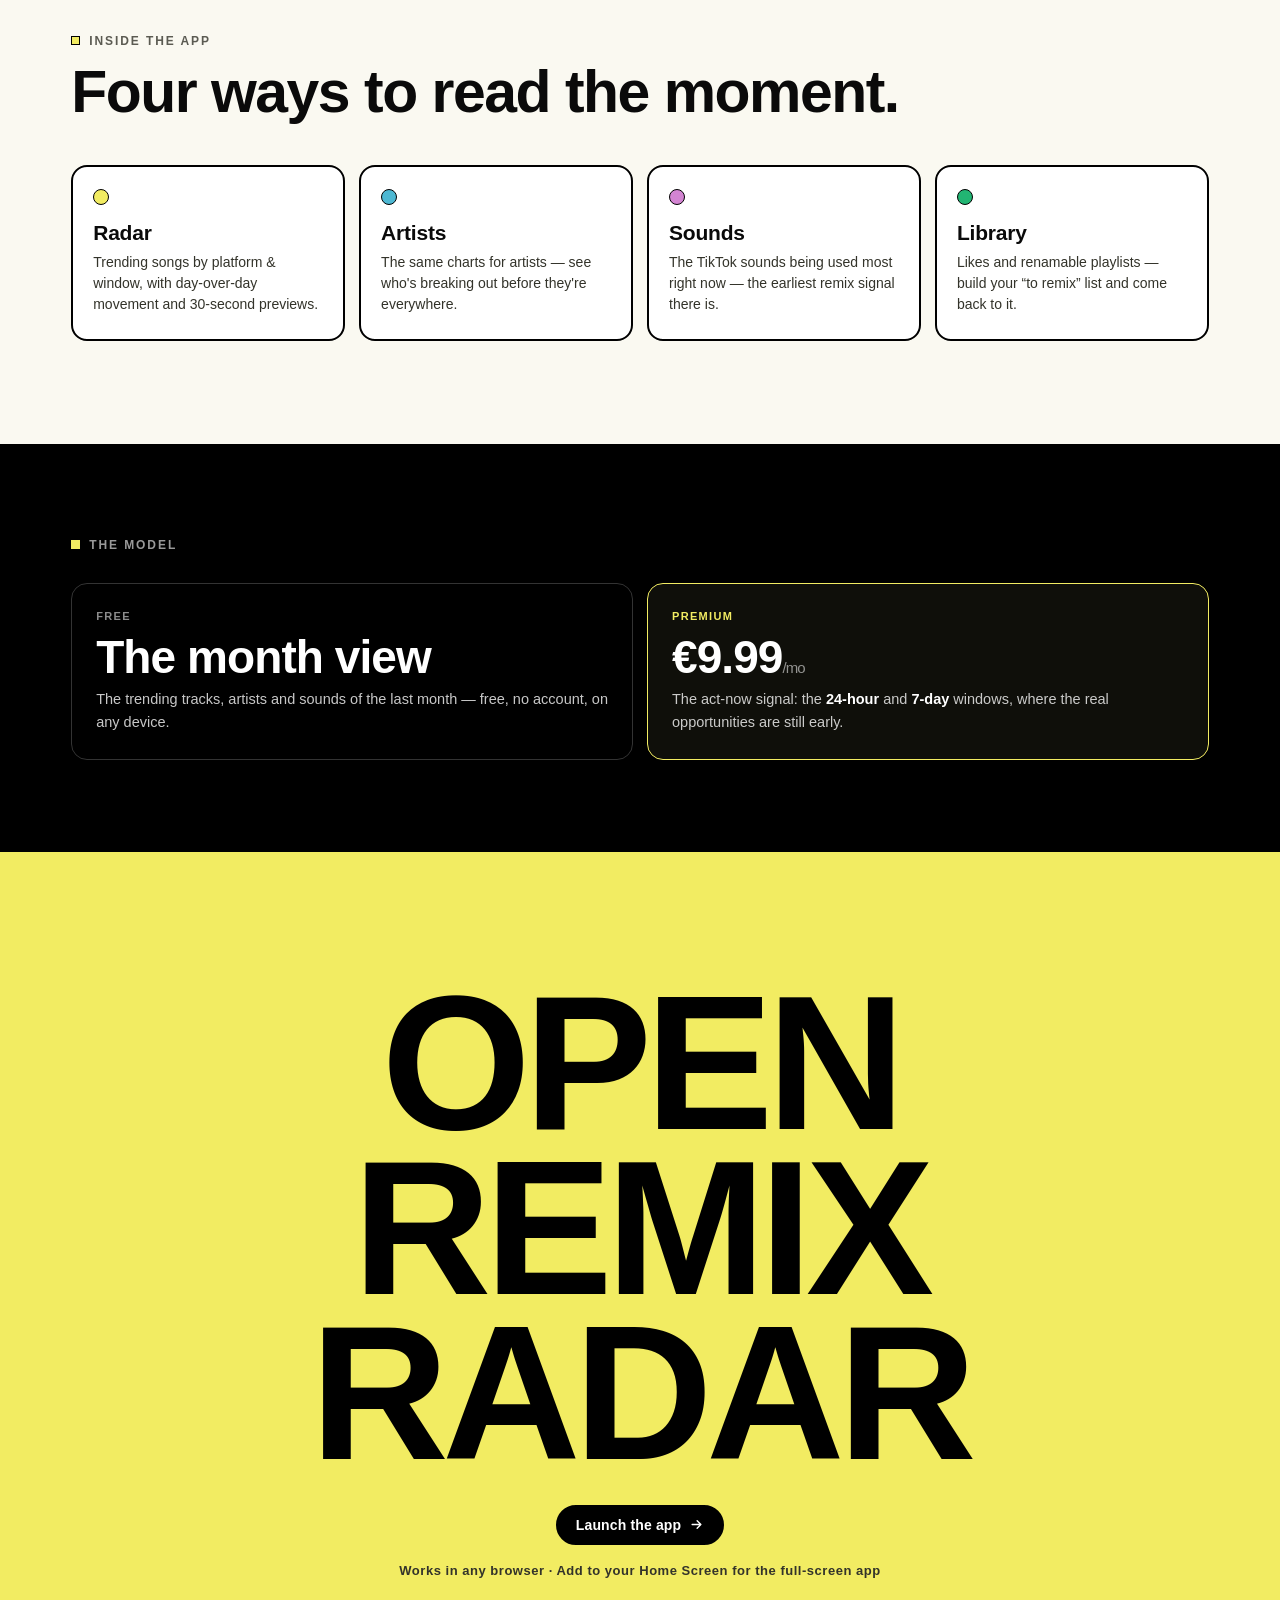
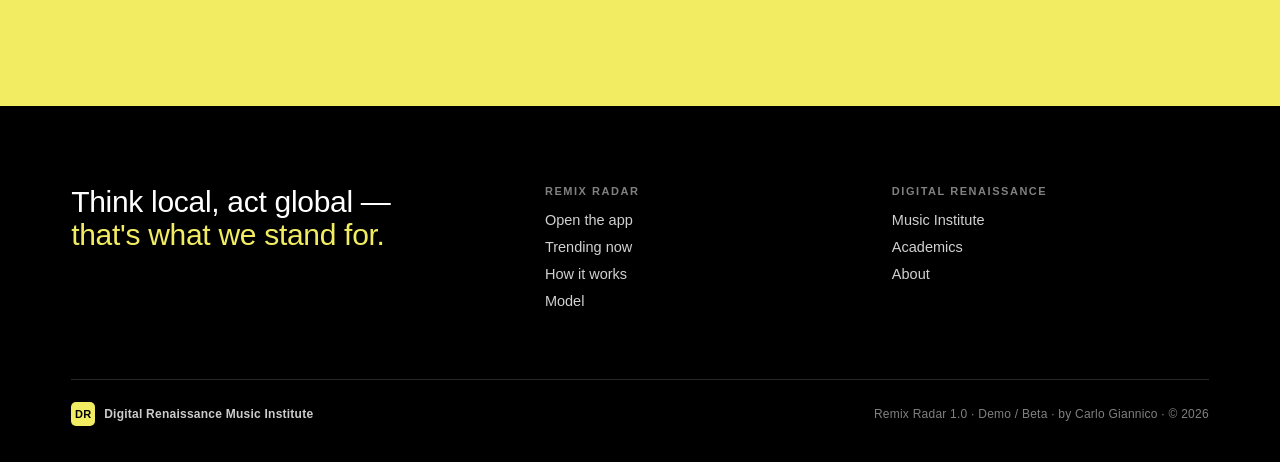
==== commit 231fb0a4: "landing: add Digital Renaissance-aligned marketing landing page - New index.html: maximalist editori" ====
--- a/index.html
+++ b/index.html
@@ -2,683 +2,470 @@
 <html lang="en">
 <head>
 <meta charset="utf-8" />
-<meta name="viewport" content="width=device-width, initial-scale=1, viewport-fit=cover, maximum-scale=1" />
-<meta name="referrer" content="no-referrer" />
-<title>Remix Radar</title>
-<meta name="theme-color" content="#000000" />
-<meta name="apple-mobile-web-app-capable" content="yes" />
-<meta name="apple-mobile-web-app-status-bar-style" content="black-translucent" />
+<meta name="viewport" content="width=device-width, initial-scale=1, viewport-fit=cover" />
+<title>Remix Radar — Digital Renaissance Music Institute</title>
+<meta name="description" content="A daily radar of the fastest-rising songs and sounds to remix — across TikTok, Spotify, YouTube and Shazam. By the Digital Renaissance Music Institute." />
+<meta name="theme-color" content="#F2EC62" />
 <meta name="apple-mobile-web-app-title" content="Remix Radar" />
-<link rel="manifest" href="./manifest.webmanifest" />
 <link rel="apple-touch-icon" href="./apple-touch-icon.png" />
+<link rel="icon" href="./pwa-icon-192.png" />
+<meta property="og:type" content="website" />
+<meta property="og:title" content="Remix Radar — find the song to remix before it blows up" />
+<meta property="og:description" content="The day's fastest-rising songs and sounds to remix, across TikTok, Spotify, YouTube & Shazam. A Digital Renaissance Music Institute demo." />
+<meta property="og:image" content="./pwa-icon-512.png" />
+<meta name="twitter:card" content="summary" />
+
+<!-- If launched as the installed app, skip the marketing page and open the tool. -->
+<script>
+  try{ if (window.matchMedia('(display-mode: standalone)').matches || window.navigator.standalone === true){ location.replace('./app.html' + location.search + location.hash); } }catch(e){}
+</script>
+
+<link rel="preconnect" href="https://api.fontshare.com" crossorigin>
+<link rel="preconnect" href="https://cdn.fontshare.com" crossorigin>
+<link href="https://api.fontshare.com/v2/css?f[]=clash-display@500,600,700&f[]=general-sans@400,500,600,700&display=swap" rel="stylesheet">
+
 <style>
-  /* Digital Renaissance visual identity: black + DR Yellow, Proxima Nova/Avenir */
-  :root{
-    --bg:#000000; --elev:#0E0E0E; --elev2:#171717; --fill:rgba(255,255,255,.10);
-    --label:#FFFFFF; --label2:rgba(255,255,255,.62); --label3:rgba(255,255,255,.34);
-    --sep:rgba(255,255,255,.14); --accent:#F2EC62; --on-accent:#000000; --green:#22B573;
-    --blue:#4DB8D3; --peach:#F39A76; --purple:#D384D2; --radius:14px;
-    --safe-top:env(safe-area-inset-top); --safe-bot:env(safe-area-inset-bottom);
-    --font:"Proxima Nova","Avenir Next","Avenir","Helvetica Neue",-apple-system,BlinkMacSystemFont,"Segoe UI",Roboto,sans-serif;
-  }
-  *{box-sizing:border-box;-webkit-tap-highlight-color:transparent;}
-  html,body{margin:0;padding:0;background:var(--bg);}
-  body{color:var(--label); font:16px/1.4 var(--font);
-    -webkit-font-smoothing:antialiased; min-height:100vh;
-    padding-bottom:calc(var(--safe-bot) + 130px);}
-  a{color:var(--accent);text-decoration:none;}
-  .wrap{max-width:680px;margin:0 auto;padding:0 16px;}
-  svg.icon{width:22px;height:22px;display:block;fill:none;stroke:currentColor;stroke-width:1.9;stroke-linecap:round;stroke-linejoin:round;}
-  svg.fill{fill:currentColor;stroke:none;}
-
-  /* Header */
-  header{position:sticky;top:0;z-index:30;background:rgba(0,0,0,.72);
-    backdrop-filter:saturate(180%) blur(20px);-webkit-backdrop-filter:saturate(180%) blur(20px);
-    border-bottom:.5px solid var(--sep);padding-top:var(--safe-top);}
-  .hbar,.sub,.controls{max-width:680px;margin-left:auto;margin-right:auto;}
-  .hbar{display:flex;align-items:flex-end;justify-content:space-between;padding:6px 16px 8px;gap:10px;}
-  .htitle{font-size:30px;font-weight:800;letter-spacing:-.02em;display:flex;align-items:center;gap:8px;}
-  .betatag{font-size:10px;font-weight:800;letter-spacing:.08em;color:var(--on-accent);background:var(--accent);
-    padding:3px 7px;border-radius:6px;transform:translateY(-6px);}
-  .welcome{position:fixed;inset:0;z-index:80;background:rgba(0,0,0,.6);backdrop-filter:blur(6px);
-    display:none;align-items:center;justify-content:center;padding:24px;}
-  .welcome.open{display:flex;}
-  .welcard{background:var(--elev2);border-radius:22px;max-width:360px;width:100%;padding:26px 22px;text-align:center;}
-  .welcard .ico{width:78px;height:78px;border-radius:18px;margin:0 auto 14px;background:#000 center/cover no-repeat;border:.5px solid var(--sep);}
-  .welcard h2{font-size:24px;font-weight:800;margin:0;display:flex;align-items:center;justify-content:center;gap:8px;}
-  .welcard .tag{font-size:11px;font-weight:800;color:var(--on-accent);background:var(--accent);padding:3px 8px;border-radius:6px;}
-  .welcard p{color:var(--label2);font-size:15px;margin:10px 0 16px;}
-  .welcard ul{list-style:none;padding:0;margin:0 0 18px;text-align:left;}
-  .welcard li{display:flex;gap:10px;align-items:flex-start;padding:6px 0;font-size:14px;color:var(--label);}
-  .welcard li svg{width:18px;height:18px;color:var(--accent);flex:none;margin-top:2px;}
-  .welcard .hint{font-size:12.5px;color:var(--label3);margin:14px 0 0;}
-  .hbtns{display:flex;gap:6px;}
-  .roundbtn{width:34px;height:34px;border-radius:50%;border:none;background:var(--fill);color:var(--label);
-    display:flex;align-items:center;justify-content:center;cursor:pointer;}
-  .roundbtn.on{background:var(--accent);color:var(--on-accent);}
-  .roundbtn svg{width:19px;height:19px;}
-  .sub{display:flex;gap:7px;align-items:center;padding:0 16px 8px;color:var(--label2);font-size:13px;flex-wrap:wrap;}
-  .sub .dot{width:7px;height:7px;border-radius:50%;background:var(--accent);display:inline-block;}
-  .brandbar{display:flex;justify-content:space-between;align-items:center;gap:10px;
-    max-width:680px;margin:0 auto;padding:8px 16px 7px;border-bottom:1px solid var(--sep);
-    font-size:9.5px;font-weight:700;letter-spacing:.11em;text-transform:uppercase;color:var(--label);}
-  .brandbar .inst{font-weight:400;color:var(--label2);}
-  .brandbar .r{color:var(--accent);}
-  .sub .pipe{color:var(--label3);}
-  .controls{padding:0 16px 10px;display:flex;flex-direction:column;gap:8px;}
-
-  /* Segmented control (iOS) */
-  .seg{display:flex;background:var(--fill);border-radius:9px;padding:2px;}
-  .seg button{flex:1;border:none;background:none;color:var(--label);font:600 13px/1 -apple-system,sans-serif;
-    padding:7px 4px;border-radius:7px;cursor:pointer;display:flex;align-items:center;justify-content:center;gap:4px;white-space:nowrap;}
-  .seg button.on{background:var(--accent);color:var(--on-accent);}
-  .seg button.on .sub2{color:rgba(0,0,0,.55);}
-  .seg .sub2{font-size:9px;color:var(--label3);font-weight:500;}
-  .seg .lk{opacity:.6;}
-
-  /* Search */
-  .search{display:flex;align-items:center;gap:7px;background:var(--fill);border-radius:10px;padding:8px 11px;}
-  .search svg{width:17px;height:17px;color:var(--label2);}
-  .search input{flex:1;background:none;border:none;color:var(--label);font-size:16px;outline:none;}
-  .search input::placeholder{color:var(--label2);}
-
-  /* Filter panel */
-  .filters{display:none;margin-top:8px;background:var(--elev);border-radius:14px;padding:14px;}
-  .filters.open{display:block;}
-  .filters h4{margin:0 0 8px;font-size:12px;font-weight:600;color:var(--label2);text-transform:uppercase;letter-spacing:.03em;}
-  .chips{display:flex;flex-wrap:wrap;gap:8px;}
-  .chip{padding:7px 13px;border-radius:999px;background:var(--fill);color:var(--label);font-size:14px;cursor:pointer;border:none;}
-  .chip.on{background:var(--accent);color:var(--on-accent);font-weight:700;}
-  .mmrow{display:flex;gap:10px;margin:6px 0 12px;}
-  .mmrow input{flex:1;background:var(--fill);border:none;border-radius:9px;color:var(--label);padding:9px 11px;font-size:15px;outline:none;}
-  .filters .foot{display:flex;justify-content:space-between;margin-top:8px;}
-  .linkbtn{background:none;border:none;color:var(--accent);font-size:15px;cursor:pointer;padding:6px 0;}
-
-  /* Section title */
-  .sectitle{font-size:22px;font-weight:700;letter-spacing:-.02em;margin:18px 4px 8px;display:flex;align-items:center;gap:8px;}
-  .sectitle .cnt{color:var(--label2);font-weight:600;}
-  .sectitle .add{margin-left:auto;font-size:15px;color:var(--accent);background:none;border:none;cursor:pointer;display:flex;align-items:center;gap:4px;}
-
-  /* Grouped list */
-  .group{background:var(--elev);border-radius:14px;overflow:hidden;margin:8px 0 4px;}
-  .row{display:flex;align-items:center;gap:12px;padding:10px 12px;cursor:pointer;position:relative;}
-  .row:not(:last-child)::after{content:"";position:absolute;left:78px;right:0;bottom:0;height:.5px;background:var(--sep);}
-  .row:active{background:var(--elev2);}
-  .rank{width:18px;text-align:center;font-size:13px;font-weight:600;color:var(--label2);font-variant-numeric:tabular-nums;flex:none;}
-  .art{position:relative;width:52px;height:52px;border-radius:8px;flex:none;background:var(--elev2) center/cover no-repeat;overflow:hidden;}
-  .art.round{border-radius:50%;}
-  .art .pbtn{position:absolute;inset:0;display:flex;align-items:center;justify-content:center;background:rgba(0,0,0,.36);color:#fff;opacity:0;transition:opacity .15s;}
-  .art .pbtn.show{opacity:1;}
-  .art .pbtn svg{width:20px;height:20px;}
-  .rbody{flex:1;min-width:0;}
-  .rtitle{font-size:16px;font-weight:600;white-space:nowrap;overflow:hidden;text-overflow:ellipsis;}
-  .rsub{font-size:14px;color:var(--label2);white-space:nowrap;overflow:hidden;text-overflow:ellipsis;margin-top:1px;}
-  .rmeta{font-size:12px;color:var(--label3);white-space:nowrap;overflow:hidden;text-overflow:ellipsis;margin-top:2px;}
-  .rtrail{display:flex;align-items:center;gap:6px;flex:none;}
-  .metric{text-align:right;}
-  .metric .v{font-size:15px;font-weight:700;color:var(--accent);font-variant-numeric:tabular-nums;}
-  .metric .u{font-size:10px;color:var(--label3);font-weight:600;letter-spacing:.03em;}
-  .delta{font-size:11px;font-weight:700;}
-  .delta.up{color:var(--accent);} .delta.down{color:var(--label2);} .delta.flat{color:var(--label3);}
-  .iconbtn{background:none;border:none;color:var(--label3);cursor:pointer;padding:4px;display:flex;}
-  .iconbtn.lk.on{color:var(--accent);}
-  .iconbtn svg{width:21px;height:21px;}
-  .chev{color:var(--label3);}.chev svg{width:15px;height:15px;}
-
-  /* Playlist row */
-  .plrow{display:flex;align-items:center;gap:12px;padding:12px;cursor:pointer;position:relative;}
-  .plrow:not(:last-child)::after{content:"";position:absolute;left:64px;right:0;bottom:0;height:.5px;background:var(--sep);}
-  .plart{width:44px;height:44px;border-radius:9px;background:linear-gradient(135deg,#3A3A3C,#1C1C1E);display:flex;align-items:center;justify-content:center;color:var(--label2);flex:none;}
-  .plname{font-size:16px;font-weight:600;}.plcount{font-size:13px;color:var(--label2);margin-top:1px;}
-
-  .status{padding:64px 24px;text-align:center;color:var(--label2);}
-  .status .big{font-size:20px;font-weight:700;color:var(--label);margin-bottom:6px;}
-  .btn{display:flex;align-items:center;justify-content:center;gap:8px;padding:13px;border-radius:12px;font-size:16px;font-weight:600;cursor:pointer;border:none;width:100%;}
-  .btn.fill{background:var(--accent);color:var(--on-accent);}
-  .btn.tinted{background:var(--fill);color:var(--label);}
-  .btn.like.on{background:rgba(242,236,98,.16);color:var(--accent);}
-
-  /* Paywall */
-  .lockbox{margin:24px 0;text-align:center;padding:24px 18px;}
-  .lockbox .lc{width:64px;height:64px;border-radius:50%;background:var(--fill);display:flex;align-items:center;justify-content:center;margin:0 auto 14px;color:var(--accent);}
-  .lockbox .lc svg{width:30px;height:30px;}
-  .lockbox h3{font-size:22px;font-weight:700;margin:0 0 6px;}
-  .lockbox p{color:var(--label2);font-size:15px;margin:0 auto 16px;max-width:330px;}
-  .lockbox .price{font-size:40px;font-weight:800;}.lockbox .price small{font-size:15px;color:var(--label2);font-weight:600;}
-  .lockbox ul{list-style:none;padding:0;margin:16px auto;max-width:300px;text-align:left;}
-  .lockbox li{display:flex;align-items:center;gap:10px;padding:7px 0;font-size:15px;}
-  .lockbox li svg{width:18px;height:18px;color:var(--green);flex:none;}
-  .lockbox .actions{max-width:330px;margin:0 auto;display:flex;flex-direction:column;gap:10px;}
-  .lockbox .demo{background:none;border:none;color:var(--label2);font-size:14px;cursor:pointer;}
-
-  /* Tab bar */
-  .tabbar{position:fixed;left:0;right:0;bottom:0;z-index:40;display:flex;
-    background:rgba(20,20,22,.82);backdrop-filter:saturate(180%) blur(22px);-webkit-backdrop-filter:saturate(180%) blur(22px);
-    border-top:.5px solid var(--sep);padding-bottom:var(--safe-bot);}
-  .tab{flex:1;display:flex;flex-direction:column;align-items:center;gap:3px;background:none;border:none;
-    color:var(--label3);cursor:pointer;padding:8px 0 6px;}
-  .tab svg{width:26px;height:26px;} .tab span{font-size:10px;font-weight:500;}
-  .tab.on{color:var(--accent);}
-
-  /* Miniplayer */
-  .miniplayer{position:fixed;left:8px;right:8px;bottom:calc(var(--safe-bot) + 58px);z-index:39;
-    display:none;align-items:center;gap:11px;padding:8px 10px;border-radius:14px;
-    background:rgba(44,44,46,.86);backdrop-filter:saturate(180%) blur(22px);-webkit-backdrop-filter:saturate(180%) blur(22px);
-    box-shadow:0 6px 24px rgba(0,0,0,.4);overflow:hidden;}
-  .miniplayer.on{display:flex;}
-  .miniplayer .mart{width:40px;height:40px;border-radius:7px;background:var(--elev2) center/cover no-repeat;flex:none;}
-  .miniplayer .minfo{flex:1;min-width:0;}
-  .miniplayer .mn{font-size:14px;font-weight:600;white-space:nowrap;overflow:hidden;text-overflow:ellipsis;}
-  .miniplayer .ma{font-size:12px;color:var(--label2);white-space:nowrap;overflow:hidden;text-overflow:ellipsis;}
-  .miniplayer .mbtn{background:none;border:none;color:var(--label);cursor:pointer;display:flex;padding:6px;}
-  .miniplayer .mbtn svg{width:24px;height:24px;}
-  .miniplayer .mprog{position:absolute;left:0;bottom:0;height:2px;background:var(--accent);width:0;}
-
-  /* Detail sheet */
-  .sheet{position:fixed;inset:0;z-index:60;background:rgba(0,0,0,.5);display:none;align-items:flex-end;}
-  .sheet.open{display:flex;}
-  .sheetinner{position:relative;width:100%;max-width:680px;margin:0 auto;background:var(--elev2);
-    border-radius:14px 14px 0 0;max-height:94vh;overflow-y:auto;overscroll-behavior:contain;
-    padding:0 18px calc(var(--safe-bot) + 24px);will-change:transform;}
-  .grab{position:sticky;top:0;padding:8px 0 4px;display:flex;justify-content:center;background:var(--elev2);z-index:3;}
-  .grab i{width:36px;height:5px;border-radius:3px;background:var(--label3);}
-  .closeX{position:absolute;top:10px;right:12px;width:30px;height:30px;border-radius:50%;background:var(--fill);
-    color:var(--label2);border:none;display:flex;align-items:center;justify-content:center;cursor:pointer;z-index:4;}
-  .closeX svg{width:15px;height:15px;}
-  .dart{width:230px;height:230px;border-radius:14px;margin:8px auto 16px;background:var(--elev2) center/cover no-repeat;box-shadow:0 16px 40px rgba(0,0,0,.5);}
-  .dtitle{text-align:center;font-size:22px;font-weight:700;letter-spacing:-.01em;}
-  .dartist{text-align:center;font-size:17px;color:var(--label2);margin-top:2px;}
-  .player{display:flex;flex-direction:column;gap:14px;margin:18px 0;}
-  .player .track{width:100%;}
-  .player input[type=range]{width:100%;accent-color:var(--accent);}
-  .player .tt{display:flex;justify-content:space-between;font-size:11px;color:var(--label2);margin-top:2px;font-variant-numeric:tabular-nums;}
-  .transport{display:flex;align-items:center;justify-content:center;gap:30px;}
-  .transport .big{width:62px;height:62px;border-radius:50%;background:var(--accent);color:var(--on-accent);border:none;cursor:pointer;display:flex;align-items:center;justify-content:center;flex:none;}
-  .transport .big svg{width:28px;height:28px;}
-  .transport .ctl{background:none;border:none;color:var(--label);cursor:pointer;padding:6px;display:flex;}
-  .transport .ctl svg{width:30px;height:30px;}
-  .transport .ctl:active{opacity:.5;}
-  .dtri{width:9px;height:9px;display:inline-block;vertical-align:-1px;}
-  .delta.new{color:var(--accent);}
-  .grid{display:grid;grid-template-columns:1fr 1fr;gap:10px;margin-bottom:16px;}
-  .tile{background:var(--elev2);border-radius:12px;padding:12px;}
-  .tile .k{font-size:12px;color:var(--label2);}.tile .v{font-size:19px;font-weight:700;margin-top:3px;}
-  .tile .v small{font-size:12px;color:var(--green);font-weight:600;}
-  .drows{background:var(--elev2);border-radius:12px;padding:2px 14px;margin-bottom:16px;}
-  .drow{display:flex;gap:12px;padding:10px 0;font-size:15px;}
-  .drow:not(:last-child){border-bottom:.5px solid var(--sep);}
-  .drow .k{color:var(--label2);width:84px;flex:none;}
-  .plpick{margin:4px 0 16px;}
-  .plpick h4{font-size:12px;color:var(--label2);text-transform:uppercase;letter-spacing:.03em;margin:0 0 8px;font-weight:600;}
-  .dactions{display:flex;flex-direction:column;gap:10px;}
+:root{
+  --yellow:#F2EC62; --ink:#0A0A0A; --black:#000; --paper:#FAF9F1; --paper2:#EEEDE1;
+  --muted:#5b5b52; --line:#0A0A0A;
+  --peach:#F39A76; --purple:#D384D2; --blue:#4DB8D3; --green:#22B573;
+  --display:"Clash Display","Proxima Nova","Avenir Next","Helvetica Neue",Arial,sans-serif;
+  --body:"General Sans","Proxima Nova","Avenir Next","Helvetica Neue",Arial,sans-serif;
+  --maxw:1240px;
+}
+*{box-sizing:border-box;margin:0;padding:0;-webkit-tap-highlight-color:transparent;}
+html{scroll-behavior:smooth;}
+body{font-family:var(--body);background:var(--paper);color:var(--ink);
+  -webkit-font-smoothing:antialiased;text-rendering:optimizeLegibility;overflow-x:hidden;}
+a{color:inherit;text-decoration:none;}
+img{max-width:100%;display:block;}
+.wrap{max-width:var(--maxw);margin:0 auto;padding:0 clamp(18px,4vw,52px);}
+section{position:relative;}
+
+/* ---------- top ticker ---------- */
+.ticker{background:var(--black);color:#fff;overflow:hidden;white-space:nowrap;
+  border-bottom:1.5px solid var(--black);position:relative;}
+.ticker .track{display:inline-flex;align-items:center;gap:30px;padding:7px 0;
+  animation:ticker 28s linear infinite;will-change:transform;}
+.ticker span{font-size:11px;font-weight:600;letter-spacing:.14em;text-transform:uppercase;
+  display:inline-flex;align-items:center;gap:30px;color:#fff;}
+.ticker b{color:var(--yellow);}
+.ticker .star{color:var(--yellow);font-size:9px;}
+@keyframes ticker{to{transform:translateX(-50%);}}
+
+/* ---------- nav ---------- */
+.nav{position:sticky;top:0;z-index:50;background:var(--yellow);border-bottom:2px solid var(--black);}
+.nav .wrap{display:flex;align-items:center;justify-content:space-between;gap:18px;height:62px;}
+.brand{display:flex;align-items:center;gap:11px;}
+.brand .dr{width:30px;height:30px;background:var(--black);color:var(--yellow);border-radius:6px;
+  display:grid;place-items:center;font-family:var(--display);font-weight:700;font-size:13px;letter-spacing:.02em;}
+.brand .bt{line-height:1.05;}
+.brand .bt .wm{font-family:var(--display);font-weight:600;font-size:18px;letter-spacing:-.01em;}
+.brand .bt .inst{font-size:8.5px;font-weight:600;letter-spacing:.13em;text-transform:uppercase;color:#3a3a30;}
+.nav .links{display:flex;align-items:center;gap:26px;}
+.nav .links a{font-size:13.5px;font-weight:600;letter-spacing:.01em;position:relative;padding:4px 0;}
+.nav .links a::after{content:"";position:absolute;left:0;right:100%;bottom:0;height:2px;background:var(--black);transition:right .28s ease;}
+.nav .links a:hover::after{right:0;}
+.btn{display:inline-flex;align-items:center;gap:8px;font-family:var(--body);font-weight:600;
+  font-size:14px;letter-spacing:.01em;cursor:pointer;border:2px solid var(--black);
+  padding:10px 18px;border-radius:999px;transition:transform .15s ease,background .2s ease,color .2s ease;}
+.btn svg{width:15px;height:15px;}
+.btn-ink{background:var(--black);color:#fff;}
+.btn-ink:hover{background:transparent;color:var(--black);transform:translateY(-1px);}
+.btn-ghost{background:transparent;color:var(--black);}
+.btn-ghost:hover{background:var(--black);color:#fff;transform:translateY(-1px);}
+.btn-yellow{background:var(--yellow);color:var(--black);border-color:var(--yellow);}
+.btn-yellow:hover{background:#fff;border-color:#fff;}
+.nav .btn{padding:9px 16px;}
+
+/* ---------- hero ---------- */
+.hero{background:var(--yellow);color:var(--black);padding:clamp(26px,5vw,60px) 0 clamp(34px,5vw,64px);overflow:hidden;}
+.hero-top{display:flex;align-items:center;gap:14px;flex-wrap:wrap;margin-bottom:clamp(14px,3vw,30px);}
+.kicker{font-size:12px;font-weight:600;letter-spacing:.18em;text-transform:uppercase;}
+.demo{font-size:10px;font-weight:700;letter-spacing:.14em;text-transform:uppercase;
+  background:var(--black);color:var(--yellow);padding:4px 9px;border-radius:5px;}
+.giant{font-family:var(--display);font-weight:700;text-transform:uppercase;
+  line-height:.80;letter-spacing:-.035em;font-size:clamp(74px,19vw,310px);}
+.giant .line{display:block;overflow:hidden;}
+.giant .line>span{display:block;transform:translateY(112%);animation:rise 1s cubic-bezier(.19,1,.22,1) forwards;}
+.giant .line:nth-child(2)>span{animation-delay:.12s;}
+@keyframes rise{to{transform:translateY(0);}}
+.hero-foot{display:grid;grid-template-columns:1.05fr .95fr;gap:clamp(22px,5vw,70px);align-items:end;
+  margin-top:clamp(22px,4vw,44px);}
+.lede{font-family:var(--display);font-weight:600;font-size:clamp(26px,3.6vw,46px);line-height:1.02;letter-spacing:-.02em;}
+.lede em{font-style:normal;border-bottom:4px solid var(--black);}
+.hero-right .sub{font-size:clamp(15px,1.5vw,18px);line-height:1.5;color:#2a2a22;max-width:40ch;}
+.cta-row{display:flex;gap:12px;flex-wrap:wrap;margin-top:22px;}
+.liveline{display:flex;align-items:center;gap:9px;margin-top:18px;font-size:12.5px;font-weight:600;letter-spacing:.04em;color:#33332a;text-transform:uppercase;}
+.pulse{width:9px;height:9px;border-radius:50%;background:var(--black);position:relative;}
+.pulse::after{content:"";position:absolute;inset:-4px;border-radius:50%;border:1.5px solid var(--black);opacity:.5;animation:pulse 1.8s ease-out infinite;}
+@keyframes pulse{0%{transform:scale(.6);opacity:.6;}100%{transform:scale(1.8);opacity:0;}}
+.radar-deco{position:absolute;top:-60px;right:-120px;width:460px;height:460px;pointer-events:none;opacity:.20;}
+.radar-deco circle{fill:none;stroke:var(--black);stroke-width:1.4;}
+.radar-deco .sweep{transform-origin:230px 230px;animation:spin 6s linear infinite;}
+@keyframes spin{to{transform:rotate(360deg);}}
+
+/* ---------- platform band ---------- */
+.band{background:var(--black);color:#fff;border-top:2px solid var(--black);border-bottom:2px solid var(--black);overflow:hidden;}
+.band .track{display:inline-flex;align-items:center;gap:40px;white-space:nowrap;
+  padding:18px 0;animation:ticker 30s linear infinite;}
+.band .track>span{display:inline-flex;align-items:center;gap:40px;font-family:var(--display);
+  font-weight:600;text-transform:uppercase;font-size:clamp(26px,4.4vw,58px);letter-spacing:-.01em;}
+.band .dot{width:11px;height:11px;border-radius:50%;background:var(--yellow);flex:none;}
+.band .o{color:transparent;-webkit-text-stroke:1.4px rgba(255,255,255,.55);}
+
+/* ---------- generic section heading ---------- */
+.eyebrow{display:inline-flex;align-items:center;gap:9px;font-size:12px;font-weight:700;
+  letter-spacing:.16em;text-transform:uppercase;color:var(--muted);}
+.eyebrow .sq{width:9px;height:9px;background:var(--yellow);border:1.5px solid var(--black);}
+.dark .eyebrow{color:rgba(255,255,255,.6);}
+.dark .eyebrow .sq{background:var(--yellow);border-color:var(--yellow);}
+
+/* ---------- what it is ---------- */
+.about{background:var(--paper);padding:clamp(60px,9vw,130px) 0;border-bottom:2px solid var(--black);}
+.about h2{font-family:var(--display);font-weight:600;font-size:clamp(34px,6vw,82px);line-height:.96;
+  letter-spacing:-.025em;margin:18px 0 0;max-width:18ch;}
+.about h2 .hl{background:var(--yellow);box-decoration-break:clone;-webkit-box-decoration-break:clone;padding:0 .08em;}
+.about .cols{display:grid;grid-template-columns:repeat(2,1fr);gap:clamp(22px,4vw,56px);margin-top:clamp(34px,5vw,64px);}
+.about .cols p{font-size:clamp(15px,1.5vw,18.5px);line-height:1.62;color:#23231d;}
+.about .cols p b{font-weight:600;}
+.pull{font-family:var(--display);font-weight:500;font-size:clamp(20px,2.4vw,30px);line-height:1.18;
+  letter-spacing:-.01em;border-left:4px solid var(--black);padding-left:22px;}
+
+/* ---------- trending (live) ---------- */
+.dark{background:var(--black);color:#fff;}
+.trending{padding:clamp(56px,8vw,118px) 0;border-bottom:2px solid var(--black);}
+.trending .head{display:flex;align-items:flex-end;justify-content:space-between;gap:20px;flex-wrap:wrap;margin-bottom:34px;}
+.trending h2{font-family:var(--display);font-weight:600;font-size:clamp(32px,5.2vw,68px);line-height:.96;letter-spacing:-.025em;margin-top:14px;}
+.trending .meta{font-size:12.5px;font-weight:600;letter-spacing:.05em;color:rgba(255,255,255,.62);text-transform:uppercase;}
+.trending .meta b{color:var(--yellow);}
+.tgrid{display:grid;grid-template-columns:repeat(2,1fr);gap:10px;}
+.tr-card{display:flex;align-items:center;gap:15px;padding:13px 16px;border:1.5px solid rgba(255,255,255,.16);
+  border-radius:14px;background:#0f0f0f;transition:border-color .2s,background .2s,transform .2s;}
+.tr-card:hover{border-color:var(--yellow);background:#151510;transform:translateY(-2px);}
+.tr-rank{font-family:var(--display);font-weight:600;font-size:15px;width:24px;color:rgba(255,255,255,.45);font-variant-numeric:tabular-nums;flex:none;}
+.tr-art{width:52px;height:52px;border-radius:9px;background:#222 center/cover no-repeat;flex:none;}
+.tr-meta{flex:1;min-width:0;}
+.tr-name{display:block;font-weight:600;font-size:15.5px;white-space:nowrap;overflow:hidden;text-overflow:ellipsis;}
+.tr-art2{display:block;font-size:13px;color:rgba(255,255,255,.55);white-space:nowrap;overflow:hidden;text-overflow:ellipsis;margin-top:1px;}
+.tr-g{font-family:var(--display);font-weight:600;font-size:16px;color:rgba(255,255,255,.5);font-variant-numeric:tabular-nums;flex:none;}
+.tr-g.up{color:var(--yellow);}
+.tr-fallback{grid-column:1/-1;padding:30px;text-align:center;color:rgba(255,255,255,.7);border:1.5px dashed rgba(255,255,255,.2);border-radius:14px;}
+.tr-fallback a{color:var(--yellow);font-weight:600;}
+.tr-skeleton{height:80px;border-radius:14px;background:linear-gradient(100deg,#101010 30%,#1a1a1a 50%,#101010 70%);background-size:200% 100%;animation:sk 1.3s linear infinite;}
+@keyframes sk{to{background-position:-200% 0;}}
+.trending .foot{margin-top:30px;display:flex;justify-content:center;}
+
+/* ---------- how it works ---------- */
+.how{background:var(--yellow);color:var(--black);padding:clamp(56px,8vw,118px) 0;border-bottom:2px solid var(--black);}
+.steps{display:grid;grid-template-columns:repeat(4,1fr);gap:0;margin-top:40px;border-top:2px solid var(--black);}
+.step{padding:26px 22px 30px;border-right:2px solid var(--black);}
+.step:last-child{border-right:none;}
+.step .n{font-family:var(--display);font-weight:700;font-size:clamp(40px,5vw,72px);line-height:1;letter-spacing:-.04em;}
+.step h3{font-size:18px;font-weight:600;margin:14px 0 8px;}
+.step p{font-size:14.5px;line-height:1.5;color:#2a2a20;}
+
+/* ---------- inside ---------- */
+.inside{background:var(--paper);padding:clamp(56px,8vw,118px) 0;border-bottom:2px solid var(--black);}
+.inside h2{font-family:var(--display);font-weight:600;font-size:clamp(30px,4.6vw,60px);line-height:.98;letter-spacing:-.025em;margin-top:14px;}
+.feat{display:grid;grid-template-columns:repeat(4,1fr);gap:14px;margin-top:44px;}
+.card{border:2px solid var(--black);border-radius:16px;padding:22px 20px 24px;background:#fff;transition:transform .2s,box-shadow .2s;}
+.card:hover{transform:translateY(-4px);box-shadow:7px 7px 0 var(--black);}
+.card .cdot{width:16px;height:16px;border-radius:50%;margin-bottom:16px;border:1.5px solid var(--black);}
+.card h3{font-family:var(--display);font-weight:600;font-size:21px;letter-spacing:-.01em;margin-bottom:7px;}
+.card p{font-size:14px;line-height:1.5;color:#33332a;}
+
+/* ---------- model ---------- */
+.model{background:var(--black);color:#fff;padding:clamp(50px,7vw,100px) 0;border-bottom:2px solid var(--black);}
+.model .row{display:grid;grid-template-columns:1fr 1fr;gap:14px;margin-top:30px;}
+.plan{border:1.5px solid rgba(255,255,255,.2);border-radius:16px;padding:26px 24px;}
+.plan.pro{border-color:var(--yellow);background:#0f0f0a;}
+.plan .tag{font-size:11px;font-weight:700;letter-spacing:.12em;text-transform:uppercase;color:rgba(255,255,255,.55);}
+.plan.pro .tag{color:var(--yellow);}
+.plan .price{font-family:var(--display);font-weight:600;font-size:clamp(30px,4vw,46px);margin:8px 0 4px;letter-spacing:-.02em;}
+.plan .price small{font-size:15px;font-weight:500;color:rgba(255,255,255,.55);}
+.plan p{font-size:14.5px;line-height:1.55;color:rgba(255,255,255,.78);}
+
+/* ---------- final cta ---------- */
+.final{background:var(--yellow);color:var(--black);padding:clamp(64px,10vw,150px) 0;text-align:center;border-bottom:2px solid var(--black);overflow:hidden;}
+.final h2{font-family:var(--display);font-weight:700;text-transform:uppercase;letter-spacing:-.035em;
+  line-height:.86;font-size:clamp(56px,15vw,230px);}
+.final .cta-row{justify-content:center;margin-top:30px;}
+.final .hint{margin-top:18px;font-size:13px;font-weight:600;letter-spacing:.04em;color:#33332a;}
+
+/* ---------- footer ---------- */
+.foot{background:var(--black);color:#fff;padding:clamp(48px,6vw,80px) 0 36px;}
+.foot .top{display:grid;grid-template-columns:1.4fr 1fr 1fr;gap:30px;}
+.foot .think{font-family:var(--display);font-weight:500;font-size:clamp(20px,2.4vw,30px);line-height:1.12;letter-spacing:-.01em;max-width:20ch;}
+.foot .think .y{color:var(--yellow);}
+.foot h4{font-size:11px;font-weight:700;letter-spacing:.14em;text-transform:uppercase;color:rgba(255,255,255,.5);margin-bottom:14px;}
+.foot ul{list-style:none;}
+.foot li{margin-bottom:9px;}
+.foot li a{font-size:14.5px;color:rgba(255,255,255,.82);}
+.foot li a:hover{color:var(--yellow);}
+.foot .bottom{display:flex;align-items:center;justify-content:space-between;gap:16px;flex-wrap:wrap;
+  margin-top:clamp(36px,5vw,60px);padding-top:22px;border-top:1px solid rgba(255,255,255,.16);
+  font-size:12px;color:rgba(255,255,255,.5);letter-spacing:.02em;}
+.foot .bottom .lock{display:flex;align-items:center;gap:9px;color:rgba(255,255,255,.8);font-weight:600;}
+.foot .bottom .lock .dr{width:24px;height:24px;background:var(--yellow);color:var(--black);border-radius:5px;display:grid;place-items:center;font-family:var(--display);font-weight:700;font-size:11px;}
+
+/* ---------- reveal ---------- */
+.reveal{opacity:0;transform:translateY(22px);transition:opacity .7s cubic-bezier(.2,.7,.2,1),transform .7s cubic-bezier(.2,.7,.2,1);transition-delay:var(--d,0ms);}
+.reveal.in{opacity:1;transform:none;}
+@media (prefers-reduced-motion:reduce){.reveal{opacity:1;transform:none;}.giant .line>span{animation:none;transform:none;}.ticker .track,.band .track{animation:none;}.radar-deco .sweep{animation:none;}}
+
+/* ---------- responsive ---------- */
+@media (max-width:880px){
+  .nav .links{display:none;}
+  .hero-foot{grid-template-columns:1fr;gap:26px;align-items:start;}
+  .about h2{max-width:none;}
+  .about .cols{grid-template-columns:1fr;}
+  .tgrid{grid-template-columns:1fr;}
+  .steps{grid-template-columns:1fr 1fr;}
+  .step:nth-child(2){border-right:none;}
+  .step:nth-child(1),.step:nth-child(2){border-bottom:2px solid var(--black);}
+  .feat{grid-template-columns:1fr 1fr;}
+  .model .row{grid-template-columns:1fr;}
+  .foot .top{grid-template-columns:1fr;gap:26px;}
+}
+@media (max-width:520px){
+  .feat{grid-template-columns:1fr;}
+  .steps{grid-template-columns:1fr;}
+  .step{border-right:none;border-bottom:2px solid var(--black);}
+  .step:last-child{border-bottom:none;}
+  .brand .bt .inst{display:none;}
+}
 </style>
 </head>
 <body>
-<svg width="0" height="0" style="position:absolute" aria-hidden="true"><defs>
-  <symbol id="i-radar" viewBox="0 0 24 24"><circle cx="12" cy="12" r="2"/><path d="M5 12a7 7 0 0 1 7-7"/><path d="M3.5 12a8.5 8.5 0 0 1 8.5-8.5"/><path d="M19 12a7 7 0 0 1-7 7"/></symbol>
-  <symbol id="i-artists" viewBox="0 0 24 24"><circle cx="12" cy="8" r="4"/><path d="M5 20c0-3.5 3-6 7-6s7 2.5 7 6"/></symbol>
-  <symbol id="i-sound" viewBox="0 0 24 24"><path d="M4 10v4M8 6v12M12 3v18M16 7v10M20 10v4"/></symbol>
-  <symbol id="i-library" viewBox="0 0 24 24"><rect x="4" y="4" width="16" height="16" rx="3"/><path d="M9 9h6M9 13h6M9 17h3"/></symbol>
-  <symbol id="i-heart" viewBox="0 0 24 24"><path d="M12 20s-7-4.5-9.5-9C1 8 2.5 5 6 5c2 0 3.2 1.2 4 2.3C10.8 6.2 12 5 14 5c3.5 0 5 3 3.5 6C19 15.5 12 20 12 20z"/></symbol>
-  <symbol id="i-heart-fill" viewBox="0 0 24 24"><path d="M12 20s-7-4.5-9.5-9C1 8 2.5 5 6 5c2 0 3.2 1.2 4 2.3C10.8 6.2 12 5 14 5c3.5 0 5 3 3.5 6C19 15.5 12 20 12 20z" fill="currentColor" stroke="none"/></symbol>
-  <symbol id="i-play" viewBox="0 0 24 24"><path d="M7 5l12 7-12 7z" fill="currentColor" stroke="none"/></symbol>
-  <symbol id="i-pause" viewBox="0 0 24 24"><rect x="6" y="5" width="4" height="14" fill="currentColor" stroke="none"/><rect x="14" y="5" width="4" height="14" fill="currentColor" stroke="none"/></symbol>
-  <symbol id="i-search" viewBox="0 0 24 24"><circle cx="11" cy="11" r="7"/><path d="M21 21l-4-4"/></symbol>
-  <symbol id="i-filter" viewBox="0 0 24 24"><path d="M4 7h16M7 12h10M10 17h4"/></symbol>
-  <symbol id="i-refresh" viewBox="0 0 24 24"><path d="M20 11a8 8 0 1 0-2 5.5"/><path d="M20 5v5h-5"/></symbol>
-  <symbol id="i-chevron" viewBox="0 0 24 24"><path d="M9 6l6 6-6 6"/></symbol>
-  <symbol id="i-back" viewBox="0 0 24 24"><path d="M15 6l-6 6 6 6"/></symbol>
-  <symbol id="i-close" viewBox="0 0 24 24"><path d="M6 6l12 12M18 6L6 18"/></symbol>
-  <symbol id="i-plus" viewBox="0 0 24 24"><path d="M12 5v14M5 12h14"/></symbol>
-  <symbol id="i-lock" viewBox="0 0 24 24"><rect x="5" y="11" width="14" height="9" rx="2"/><path d="M8 11V8a4 4 0 0 1 8 0v3"/></symbol>
-  <symbol id="i-check" viewBox="0 0 24 24"><path d="M5 13l4 4L19 7"/></symbol>
-  <symbol id="i-ext" viewBox="0 0 24 24"><path d="M14 5h5v5M19 5l-9 9M12 5H7a2 2 0 0 0-2 2v10a2 2 0 0 0 2 2h10a2 2 0 0 0 2-2v-5"/></symbol>
-  <symbol id="i-trash" viewBox="0 0 24 24"><path d="M5 7h14M9 7V5h6v2M7 7l1 12h8l1-12"/></symbol>
-  <symbol id="i-edit" viewBox="0 0 24 24"><path d="M5 19h14M14 5l5 5-9 9H5v-5z"/></symbol>
-  <symbol id="i-prev" viewBox="0 0 24 24"><path d="M19 5L9 12l10 7z" fill="currentColor" stroke="none"/><rect x="5" y="5" width="2.4" height="14" rx="1" fill="currentColor" stroke="none"/></symbol>
-  <symbol id="i-next" viewBox="0 0 24 24"><path d="M5 5l10 7L5 19z" fill="currentColor" stroke="none"/><rect x="16.6" y="5" width="2.4" height="14" rx="1" fill="currentColor" stroke="none"/></symbol>
-  <symbol id="i-up" viewBox="0 0 24 24"><path d="M12 7l6 9H6z" fill="currentColor" stroke="none"/></symbol>
-  <symbol id="i-down" viewBox="0 0 24 24"><path d="M12 17l-6-9h12z" fill="currentColor" stroke="none"/></symbol>
-</defs></svg>
-
-<header>
-  <div class="brandbar"><span><b>Digital Renaissance</b> <span class="inst">Music Institute</span></span><span class="r">Remix Radar</span></div>
-  <div id="headerRow"></div>
-  <div class="sub" id="sub"></div>
-  <div class="controls" id="controls"></div>
+
+<!-- ticker -->
+<div class="ticker" aria-hidden="true">
+  <div class="track">
+    <span><b>Daily trending songs to remix</b> <i class="star">✦</i> Find it before it blows up <i class="star">✦</i> TikTok · Spotify · YouTube · Shazam <i class="star">✦</i> Digital Renaissance — Music Institute <i class="star">✦</i></span>
+    <span><b>Daily trending songs to remix</b> <i class="star">✦</i> Find it before it blows up <i class="star">✦</i> TikTok · Spotify · YouTube · Shazam <i class="star">✦</i> Digital Renaissance — Music Institute <i class="star">✦</i></span>
+  </div>
+</div>
+
+<!-- nav -->
+<nav class="nav">
+  <div class="wrap">
+    <a class="brand" href="#top">
+      <span class="dr">DR</span>
+      <span class="bt"><span class="wm">Remix Radar</span><span class="inst">Digital Renaissance · Music Institute</span></span>
+    </a>
+    <div class="links">
+      <a href="#about">What it is</a>
+      <a href="#trending">Trending</a>
+      <a href="#how">How it works</a>
+      <a href="#inside">Inside</a>
+      <a href="#model">Model</a>
+    </div>
+    <a class="btn btn-ink" href="./app.html">Open the app
+      <svg viewBox="0 0 24 24" fill="none" stroke="currentColor" stroke-width="2.2" stroke-linecap="round" stroke-linejoin="round"><path d="M7 17 17 7M9 7h8v8"/></svg>
+    </a>
+  </div>
+</nav>
+
+<!-- hero -->
+<header class="hero" id="top">
+  <svg class="radar-deco" viewBox="0 0 460 460" aria-hidden="true">
+    <circle cx="230" cy="230" r="60"/><circle cx="230" cy="230" r="120"/><circle cx="230" cy="230" r="180"/><circle cx="230" cy="230" r="228"/>
+    <g class="sweep"><line x1="230" y1="230" x2="230" y2="6" stroke="#0A0A0A" stroke-width="2"/></g>
+  </svg>
+  <div class="wrap">
+    <div class="hero-top">
+      <span class="kicker">Digital Renaissance — Music Institute</span>
+      <span class="demo">Demo / Beta</span>
+    </div>
+    <h1 class="giant">
+      <span class="line"><span>Remix</span></span>
+      <span class="line"><span>Radar</span></span>
+    </h1>
+    <div class="hero-foot">
+      <p class="lede">Find the song to remix <em>before</em> it blows up.</p>
+      <div class="hero-right">
+        <p class="sub">A daily radar of the fastest-rising songs and sounds — across TikTok, Spotify, YouTube &amp; Shazam. Ranked for remix potential, refreshed every morning.</p>
+        <div class="cta-row">
+          <a class="btn btn-ink" href="./app.html">Open Remix Radar
+            <svg viewBox="0 0 24 24" fill="none" stroke="currentColor" stroke-width="2.2" stroke-linecap="round" stroke-linejoin="round"><path d="M5 12h14M13 6l6 6-6 6"/></svg>
+          </a>
+          <a class="btn btn-ghost" href="#how">How it works</a>
+        </div>
+        <p class="liveline"><span class="pulse"></span> Updated this morning · <span id="feed-date">live</span></p>
+      </div>
+    </div>
+  </div>
 </header>
 
-<main class="wrap"><div id="content"><div class="status"><div class="big">Loading…</div></div></div></main>
-
-<div class="miniplayer" id="miniplayer">
-  <div class="mart" id="mpArt"></div>
-  <div class="minfo"><div class="mn" id="mpName"></div><div class="ma" id="mpArtist"></div></div>
-  <button class="mbtn" id="mpPrev"><svg class="icon"><use href="#i-prev"/></svg></button>
-  <button class="mbtn" id="mpBtn"></button>
-  <button class="mbtn" id="mpNext"><svg class="icon"><use href="#i-next"/></svg></button>
-  <div class="mprog" id="mpProg"></div>
-</div>
-
-<nav class="tabbar">
-  <button class="tab" id="tabRadar"><svg class="icon"><use href="#i-radar"/></svg><span>Radar</span></button>
-  <button class="tab" id="tabArtists"><svg class="icon"><use href="#i-artists"/></svg><span>Artists</span></button>
-  <button class="tab" id="tabSounds"><svg class="icon"><use href="#i-sound"/></svg><span>Sounds</span></button>
-  <button class="tab" id="tabLib"><svg class="icon"><use href="#i-library"/></svg><span>Library</span></button>
-</nav>
-
-<div class="welcome" id="welcome"><div class="welcard">
-  <div class="ico" style="background-image:url('./pwa-icon-192.png')"></div>
-  <h2>Remix Radar <span class="tag">BETA</span></h2>
-  <p style="text-transform:uppercase;letter-spacing:.11em;font-size:10px;font-weight:700;color:var(--label2);margin:6px 0 0;">Digital Renaissance — Music Institute</p>
-  <p>The songs and sounds blowing up today on TikTok, Spotify, YouTube and Shazam — ready to remix.</p>
-  <ul>
-    <li><svg class="icon"><use href="#i-radar"/></svg>Discover what's trending by platform and window (24h, 7 days, month).</li>
-    <li><svg class="icon"><use href="#i-play"/></svg>Play previews and save favorites to playlists.</li>
-    <li><svg class="icon"><use href="#i-search"/></svg>Search and filter by genre, label and artist.</li>
-  </ul>
-  <button class="btn fill" id="welStart">Get started</button>
-  <p class="hint">Tip: in Safari tap Share, then "Add to Home Screen" to use it as an app.</p>
-</div></div>
-
-<div class="sheet" id="sheet"><div class="sheetinner" id="sheetinner"></div></div>
-<audio id="audio"></audio>
+<!-- platform band -->
+<section class="band" aria-hidden="true">
+  <div class="track">
+    <span>TikTok <i class="dot"></i> Spotify <i class="dot"></i> YouTube <i class="dot"></i> Shazam <i class="dot"></i> <em class="o">Remix Radar</em> <i class="dot"></i></span>
+    <span>TikTok <i class="dot"></i> Spotify <i class="dot"></i> YouTube <i class="dot"></i> Shazam <i class="dot"></i> <em class="o">Remix Radar</em> <i class="dot"></i></span>
+  </div>
+</section>
+
+<!-- what it is -->
+<section class="about" id="about">
+  <div class="wrap">
+    <span class="eyebrow reveal"><span class="sq"></span> What it is</span>
+    <h2 class="reveal" style="--d:60ms">Spot it <span class="hl">local</span>. Remix it <span class="hl">global</span>.</h2>
+    <div class="cols">
+      <p class="reveal" style="--d:120ms">Remixes are the fastest way for a producer to gain reach — but only if you catch a track <b>while it's rising</b>, not after it peaks. The signal is out there: TikTok creates, Spotify streams, YouTube views, Shazam tags. It's just scattered across platforms, and the professional tools are expensive, B2B, and built for labels.</p>
+      <p class="reveal" style="--d:180ms">Remix Radar pulls it all into one daily view, ranked for <b>remix potential</b> — momentum, freshness and cross-platform pickup. Open it with your morning coffee, find the track that's about to blow up, and start your edit before everyone else does. A Digital Renaissance instrument for producers, students and the curious.</p>
+    </div>
+    <p class="pull reveal" style="--d:120ms;margin-top:clamp(34px,5vw,60px)">“Think local, act global.” The same idea, pointed at sound: catch what's breaking anywhere, and make it yours.</p>
+  </div>
+</section>
+
+<!-- trending (live) -->
+<section class="trending dark" id="trending">
+  <div class="wrap">
+    <div class="head">
+      <div>
+        <span class="eyebrow reveal"><span class="sq"></span> Live from today's feed</span>
+        <h2 class="reveal" style="--d:60ms">Trending right now</h2>
+      </div>
+      <div class="meta reveal" style="--d:120ms" id="trending-label">Spotify · <b>24-hour growth</b> · <span id="feed-date2">updating…</span></div>
+    </div>
+    <div class="tgrid" id="trending-grid">
+      <div class="tr-skeleton"></div><div class="tr-skeleton"></div><div class="tr-skeleton"></div>
+      <div class="tr-skeleton"></div><div class="tr-skeleton"></div><div class="tr-skeleton"></div>
+    </div>
+    <div class="foot">
+      <a class="btn btn-yellow" href="./app.html">Open the full radar
+        <svg viewBox="0 0 24 24" fill="none" stroke="currentColor" stroke-width="2.2" stroke-linecap="round" stroke-linejoin="round"><path d="M5 12h14M13 6l6 6-6 6"/></svg>
+      </a>
+    </div>
+  </div>
+</section>
+
+<!-- how it works -->
+<section class="how" id="how">
+  <div class="wrap">
+    <span class="eyebrow reveal"><span class="sq"></span> How it works</span>
+    <div class="steps">
+      <div class="step reveal"><div class="n">01</div><h3>Scan</h3><p>Every morning we pull the top charts on each platform, across three windows — 24h, 7 days, a month.</p></div>
+      <div class="step reveal" style="--d:80ms"><div class="n">02</div><h3>Rank</h3><p>Tracks are scored for remix potential: momentum, freshness and cross-platform pickup.</p></div>
+      <div class="step reveal" style="--d:160ms"><div class="n">03</div><h3>Deliver</h3><p>The radar updates instantly, and the day's top picks land in a private Telegram drop.</p></div>
+      <div class="step reveal" style="--d:240ms"><div class="n">04</div><h3>Remix</h3><p>You grab it while it's climbing — preview, save to a playlist, and start your edit first.</p></div>
+    </div>
+  </div>
+</section>
+
+<!-- inside -->
+<section class="inside" id="inside">
+  <div class="wrap">
+    <span class="eyebrow reveal"><span class="sq"></span> Inside the app</span>
+    <h2 class="reveal" style="--d:60ms">Four ways to read the moment.</h2>
+    <div class="feat">
+      <div class="card reveal"><div class="cdot" style="background:var(--yellow)"></div><h3>Radar</h3><p>Trending songs by platform &amp; window, with day-over-day movement and 30-second previews.</p></div>
+      <div class="card reveal" style="--d:80ms"><div class="cdot" style="background:var(--blue)"></div><h3>Artists</h3><p>The same charts for artists — see who's breaking out before they're everywhere.</p></div>
+      <div class="card reveal" style="--d:160ms"><div class="cdot" style="background:var(--purple)"></div><h3>Sounds</h3><p>The TikTok sounds being used most right now — the earliest remix signal there is.</p></div>
+      <div class="card reveal" style="--d:240ms"><div class="cdot" style="background:var(--green)"></div><h3>Library</h3><p>Likes and renamable playlists — build your “to remix” list and come back to it.</p></div>
+    </div>
+  </div>
+</section>
+
+<!-- model -->
+<section class="model dark" id="model">
+  <div class="wrap">
+    <span class="eyebrow reveal"><span class="sq"></span> The model</span>
+    <div class="row">
+      <div class="plan reveal"><div class="tag">Free</div><div class="price">The month view</div><p>The trending tracks, artists and sounds of the last month — free, no account, on any device.</p></div>
+      <div class="plan pro reveal" style="--d:80ms"><div class="tag">Premium</div><div class="price">€9.99<small>/mo</small></div><p>The act-now signal: the <b style="color:#fff">24-hour</b> and <b style="color:#fff">7-day</b> windows, where the real opportunities are still early.</p></div>
+    </div>
+  </div>
+</section>
+
+<!-- final cta -->
+<section class="final">
+  <div class="wrap">
+    <h2 class="reveal">Open<br>Remix Radar</h2>
+    <div class="cta-row">
+      <a class="btn btn-ink" href="./app.html">Launch the app
+        <svg viewBox="0 0 24 24" fill="none" stroke="currentColor" stroke-width="2.2" stroke-linecap="round" stroke-linejoin="round"><path d="M5 12h14M13 6l6 6-6 6"/></svg>
+      </a>
+    </div>
+    <p class="hint">Works in any browser · Add to your Home Screen for the full-screen app</p>
+  </div>
+</section>
+
+<!-- footer -->
+<footer class="foot">
+  <div class="wrap">
+    <div class="top">
+      <div class="think">Think local, act&nbsp;global — <span class="y">that's what we stand&nbsp;for.</span></div>
+      <div>
+        <h4>Remix Radar</h4>
+        <ul>
+          <li><a href="./app.html">Open the app</a></li>
+          <li><a href="#trending">Trending now</a></li>
+          <li><a href="#how">How it works</a></li>
+          <li><a href="#model">Model</a></li>
+        </ul>
+      </div>
+      <div>
+        <h4>Digital Renaissance</h4>
+        <ul>
+          <li><a href="https://www.digitalrenaissance.education/" target="_blank" rel="noopener">Music Institute</a></li>
+          <li><a href="https://www.digitalrenaissance.education/" target="_blank" rel="noopener">Academics</a></li>
+          <li><a href="https://www.digitalrenaissance.education/" target="_blank" rel="noopener">About</a></li>
+        </ul>
+      </div>
+    </div>
+    <div class="bottom">
+      <span class="lock"><span class="dr">DR</span> Digital Renaissance Music Institute</span>
+      <span>Remix Radar 1.0 · Demo / Beta · by Carlo Giannico · © 2026</span>
+    </div>
+  </div>
+</footer>
 
 <script>
-const BETA=true; // beta build: all premium windows unlocked for testers
-const LS={likes:"rr_likes_v1",playlists:"rr_playlists_v1",feed:"rr_feed_v3",premium:"rr_premium",seen:"rr_seen_welcome"};
-const state={feed:null,view:"radar",platform:"spotify",window:"",currentPlaylist:null,
-  filter:{q:"",genres:new Set(),labels:new Set(),fresh:false,min:null,max:null},
-  playingId:null,openId:null,
-  artistsFeed:null,artistPlatform:null,artistWindow:null,artistQ:"",
-  soundsFeed:null,soundWindow:null,soundQ:"",queue:[],
-  likes:loadJSON(LS.likes,{}),playlists:loadJSON(LS.playlists,[])};
-const audio=document.getElementById('audio');
-
-function loadJSON(k,d){try{return JSON.parse(localStorage.getItem(k))??d;}catch(e){return d;}}
-function saveLikes(){localStorage.setItem(LS.likes,JSON.stringify(state.likes));}
-function savePlaylists(){localStorage.setItem(LS.playlists,JSON.stringify(state.playlists));}
-function isPremium(){return BETA||localStorage.getItem(LS.premium)==="1";}
-function setPremium(v){v?localStorage.setItem(LS.premium,"1"):localStorage.removeItem(LS.premium);}
-const fmt=n=>{if(n==null||n<=0)return "—";if(n>=1e9)return (n/1e9).toFixed(1)+"B";if(n>=1e6)return (n/1e6).toFixed(1)+"M";if(n>=1e3)return (n/1e3).toFixed(1)+"K";return ""+Math.round(n);};
-const esc=s=>(s==null?"":(""+s)).replace(/[&<>"]/g,c=>({"&":"&amp;","<":"&lt;",">":"&gt;",'"':"&quot;"}[c]));
-const mmss=s=>{if(!isFinite(s)||s<0)s=0;const m=Math.floor(s/60),x=Math.floor(s%60);return m+":"+(x<10?"0":"")+x;};
-const newId=()=>"pl_"+Math.random().toString(36).slice(2,9)+state.playlists.length;
-const ic=id=>`<svg class="icon"><use href="#i-${id}"/></svg>`;
-const WL={"24h":"24h","7d":"7 days","month":"Month"};
-const wlabel=w=>WL[w.key]||w.label;
-const tlabel=s=>s==="Indie / Altro"?"Indie / Other":s;
-
-/* feed accessors */
-function platforms(){return state.feed?.platforms||[];}
-function windowsMeta(){return state.feed?.windows||[];}
-function windowMeta(k){return windowsMeta().find(w=>w.key===k);}
-function platformMeta(k){return platforms().find(p=>p.key===k);}
-function freeWindow(){return state.feed?.free_window||"month";}
-function price(){return state.feed?.premium_price_eur||9.99;}
-function isLocked(k){const w=windowMeta(k);return w&&w.tier==="premium"&&!isPremium();}
-function chartIds(){return (state.feed?.charts?.[state.platform]?.[state.window])||[];}
-function trackById(id){
-  if(state.feed?.tracks&&state.feed.tracks[id])return state.feed.tracks[id];
-  if(state.soundsFeed?.sounds&&state.soundsFeed.sounds[id])return state.soundsFeed.sounds[id];
-  if(state.likes[id])return state.likes[id];
-  for(const p of state.playlists){const t=p.tracks.find(x=>x.id===id);if(t)return t;}
-  return null;
-}
-function metricValue(t,p,w){if(w==="24h")return t[p+"_24h_pct"]||0;if(w==="7d")return t[p+"_7d"]||0;return t[p+"_total"]||0;}
-function headline(t){const p=state.platform,w=state.window,pm=platformMeta(p);
-  if(w==="24h")return {v:"+"+(t[p+"_24h_pct"]||0).toFixed(0)+"%",u:"24H"};
-  return {v:fmt(metricValue(t,p,w)),u:(pm?pm.metric_label.toUpperCase():"")+(w==="7d"?" 7D":"")};}
-
-/* likes/playlists */
-const isLiked=id=>!!state.likes[id];
-function toggleLike(t){const id=t.id;if(state.likes[id])delete state.likes[id];else state.likes[id]=t;saveLikes();rerender();}
-function createPlaylist(name,first){const p={id:newId(),name:name||"New playlist",createdAt:new Date().toISOString(),tracks:[]};if(first)p.tracks.push(first);state.playlists.unshift(p);savePlaylists();return p;}
-function renamePlaylist(id){const p=state.playlists.find(x=>x.id===id);if(!p)return;const n=prompt("Playlist name:",p.name);if(n&&n.trim()){p.name=n.trim();savePlaylists();rerender();}}
-function deletePlaylist(id){const p=state.playlists.find(x=>x.id===id);if(!p)return;if(!confirm('Delete "'+p.name+'"?'))return;state.playlists=state.playlists.filter(x=>x.id!==id);savePlaylists();state.view==="playlist"?goView("library"):rerender();}
-const inPlaylist=(pl,id)=>pl.tracks.some(t=>t.id===id);
-function togglePlaylistTrack(plId,t){const p=state.playlists.find(x=>x.id===plId);if(!p)return;if(inPlaylist(p,t.id))p.tracks=p.tracks.filter(x=>x.id!==t.id);else p.tracks.push(t);savePlaylists();}
-
-/* filtering */
-function parseDate(s){if(!s)return null;const m=/^(\d{4})(?:-(\d{2}))?(?:-(\d{2}))?/.exec(s);return m?new Date(Date.UTC(+m[1],(m[2]?+m[2]-1:0),(m[3]?+m[3]:1))):null;}
-function matches(t){const f=state.filter;
-  if(f.q){const q=f.q.toLowerCase();if(!((t.name||"").toLowerCase().includes(q)||(t.artist||"").toLowerCase().includes(q)||(t.label||"").toLowerCase().includes(q)))return false;}
-  if(f.labels.size&&!f.labels.has(t.label_category))return false;
-  if(f.genres.size){const g=(t.genres||[]).map(x=>x.toLowerCase());if(![...f.genres].some(sel=>g.some(x=>x.includes(sel.toLowerCase()))))return false;}
-  if(f.fresh){const d=parseDate(t.release_date);if(!d||(Date.now()-d.getTime())/86400000>30)return false;}
-  if(f.min!=null||f.max!=null){const v=metricValue(t,state.platform,state.window);if(f.min!=null&&v<f.min)return false;if(f.max!=null&&v>f.max)return false;}
-  return true;}
-
-function deltaHTML(d){if(!d||d==="=")return "";
-  if(d==="NEW")return '<span class="delta new">NEW</span>';
-  if(d[0]==="↑")return '<span class="delta up"><svg class="dtri"><use href="#i-up"/></svg>'+esc(d.slice(1))+'</span>';
-  if(d[0]==="↓")return '<span class="delta down"><svg class="dtri"><use href="#i-down"/></svg>'+esc(d.slice(1))+'</span>';
-  return "";}
-
-function metaBits(t){
-  const b=[];
-  if((t.spotify_total||0)>0)b.push("Spotify "+fmt(t.spotify_total));
-  if((t.tiktok_total||0)>0)b.push("TikTok "+fmt(t.tiktok_total));
-  if((t.youtube_total||0)>0)b.push("YouTube "+fmt(t.youtube_total));
-  if(t.label_category)b.push(tlabel(t.label_category));
-  return b.slice(0,3).join("  ·  ");
-}
-
-function trackRow(t,opt){opt=opt||{};const id=t.id;
-  const cover=t.cover_url?`style="background-image:url('${esc(t.cover_url)}')"`:"";
-  const playing=state.playingId===id;
-  const play=t.preview_url?`<div class="pbtn ${playing?'show':''}" data-play="${esc(id)}">${ic(playing?"pause":"play")}</div>`:"";
-  const rank=opt.hideRank?"":`<div class="rank">${opt.rank||""}</div>`;
-  const hl=opt.library?{v:"+"+(t.spotify_24h_pct||0).toFixed(0)+"%",u:"24H"}:headline(t);
-  const trail=opt.removeFrom
-    ? `<button class="iconbtn" data-rm="${esc(id)}">${ic("trash")}</button>`
-    : `<div class="metric"><div class="v">${hl.v}</div><div class="u">${esc(hl.u)}</div></div>
-       <button class="iconbtn lk ${isLiked(id)?'on':''}" data-like="${esc(id)}">${ic(isLiked(id)?"heart-fill":"heart")}</button>`;
-  return `<div class="row" data-open="${esc(id)}">
-    ${rank}
-    <div class="art" ${cover}>${play}</div>
-    <div class="rbody"><div class="rtitle">${esc(t.name)} ${deltaHTML(t.delta)}</div>
-      <div class="rsub">${esc(t.artist)}</div><div class="rmeta">${metaBits(t)}</div></div>
-    <div class="rtrail">${trail}</div></div>`;
-}
-
-function bindRows(scope,opt){opt=opt||{};
-  scope.querySelectorAll('[data-open]').forEach(el=>el.addEventListener('click',e=>{if(e.target.closest('[data-play]')||e.target.closest('[data-like]')||e.target.closest('[data-rm]'))return;openDetail(el.dataset.open);}));
-  scope.querySelectorAll('[data-play]').forEach(el=>el.addEventListener('click',e=>{e.stopPropagation();togglePlay(el.dataset.play);}));
-  scope.querySelectorAll('[data-like]').forEach(el=>el.addEventListener('click',e=>{e.stopPropagation();const t=trackById(el.dataset.like);if(t)toggleLike(t);}));
-  scope.querySelectorAll('[data-rm]').forEach(el=>el.addEventListener('click',e=>{e.stopPropagation();const id=el.dataset.rm;
-    if(opt.removeFrom==="likes"){delete state.likes[id];saveLikes();rerender();}
-    else if(opt.removeFrom){const p=state.playlists.find(x=>x.id===opt.removeFrom);if(p){p.tracks=p.tracks.filter(x=>x.id!==id);savePlaylists();rerender();}}}));
-}
-
-/* render */
-function rerender(){render();if(document.getElementById('sheet').classList.contains('open')&&state.openId)refreshDetailStateOnly();syncMiniplayer();}
-function render(){syncHeader();syncTabs();renderControls();
-  const c=document.getElementById('content');
-  if(state.view==="radar")return renderRadar(c);
-  if(state.view==="artists")return renderArtists(c);
-  if(state.view==="sounds")return renderSounds(c);
-  if(state.view==="library")return renderLibrary(c);
-  if(state.view==="playlist")return renderPlaylist(c);
-}
-
-function renderRadar(c){
-  if(!state.feed){c.innerHTML='<div class="status"><div class="big">Loading…</div></div>';return;}
-  if(isLocked(state.window)){c.innerHTML=paywallHTML(windowMeta(state.window));bindPaywall(c);return;}
-  const ids=chartIds();const rows=ids.map(id=>state.feed.tracks[id]).filter(Boolean).filter(matches);
-  state.queue=rows.map(t=>t.id);
-  if(!rows.length){c.innerHTML='<div class="status"><div class="big">No results</div>No tracks match these filters.<br><br><button class="btn tinted" id="rs2" style="max-width:200px;margin:0 auto;">Reset filters</button></div>';document.getElementById('rs2').onclick=resetFilters;return;}
-  c.innerHTML='<div class="group">'+rows.map(t=>trackRow(t,{rank:ids.indexOf(t.id)+1})).join('')+'</div>';
-  bindRows(c);
-}
-
-function paywallHTML(wm){
-  return `<div class="lockbox">
-    <div class="lc">${ic("lock")}</div>
-    <h3>${esc(wm?wlabel(wm):"")} · Premium</h3>
-    <p>The 24h and 7-day trends let you catch songs blowing up before they saturate, on every platform.</p>
-    <div class="price">€${price().toFixed(2)}<small> / month</small></div>
-    <ul>
-      <li>${ic("check")} 24h and 7 days on every platform</li>
-      <li>${ic("check")} Search and filters by genre and label</li>
-      <li>${ic("check")} Unlimited favorites and playlists</li>
-    </ul>
-    <div class="actions">
-      <button class="btn fill" id="subBtn">Subscribe</button>
-      <button class="demo" id="demoBtn">Unlock in demo mode</button>
-    </div>
-  </div>`;
-}
-function bindPaywall(c){c.querySelector('#subBtn').onclick=()=>alert("Payments go live at launch (Apple In-App Purchase / Stripe). For now use the demo unlock to try it.");c.querySelector('#demoBtn').onclick=()=>{setPremium(true);render();};}
-
-function renderLibrary(c){const liked=Object.values(state.likes);state.queue=liked.map(t=>t.id);let h='';
-  h+=`<div class="sectitle">Favorites <span class="cnt">${liked.length}</span></div>`;
-  h+= liked.length?'<div class="group">'+liked.map(t=>trackRow(t,{hideRank:true,library:true})).join('')+'</div>':'<div class="status">No saved tracks. Tap the heart on a track to save it.</div>';
-  h+=`<div class="sectitle">Playlist <span class="cnt">${state.playlists.length}</span><button class="add" id="newPl">${ic("plus")} New</button></div>`;
-  h+= state.playlists.length?'<div class="group">'+state.playlists.map(p=>`<div class="plrow" data-pl="${p.id}"><div class="plart">${ic("library")}</div><div style="flex:1"><div class="plname">${esc(p.name)}</div><div class="plcount">${p.tracks.length} track${p.tracks.length===1?'':'s'}</div></div><span class="chev">${ic("chevron")}</span></div>`).join('')+'</div>':'<div class="status">No playlists. Create one for tracks to remix.</div>';
-  c.innerHTML=h;bindRows(c,{removeFrom:"likes"});
-  document.getElementById('newPl').onclick=()=>{const n=prompt("New playlist name:","To remix");if(n&&n.trim()){createPlaylist(n.trim());rerender();}};
-  c.querySelectorAll('[data-pl]').forEach(el=>el.onclick=()=>{state.currentPlaylist=el.dataset.pl;goView("playlist");});
-}
-function renderPlaylist(c){const p=state.playlists.find(x=>x.id===state.currentPlaylist);if(!p){goView("library");return;}
-  state.queue=p.tracks.map(t=>t.id);
-  c.innerHTML=p.tracks.length?'<div class="group">'+p.tracks.map(t=>trackRow(t,{hideRank:true,library:true,removeFrom:p.id})).join('')+'</div>':'<div class="status">Empty playlist.<br>Open a track and tap "Add to playlist".</div>';
-  bindRows(c,{removeFrom:p.id});}
-
-/* ---- Artists ---- */
-function aPlatforms(){return state.artistsFeed?.platforms||[];}
-function aWindows(){return state.artistsFeed?.windows||[];}
-function aWindowMeta(k){return aWindows().find(w=>w.key===k);}
-function aPlatformMeta(k){return aPlatforms().find(p=>p.key===k);}
-function aLocked(k){const w=aWindowMeta(k);return w&&w.tier==="premium"&&!isPremium();}
-function aMetricValue(a,p,w){if(w==="24h")return a[p+"_24h_pct"]||0;if(w==="7d")return a[p+"_7d"]||0;return a[p+"_total"]||0;}
-function aHeadline(a){const p=state.artistPlatform,w=state.artistWindow,pm=aPlatformMeta(p);
-  if(w==="24h")return {v:"+"+(a[p+"_24h_pct"]||0).toFixed(0)+"%",u:"24H"};return {v:fmt(aMetricValue(a,p,w)),u:(pm?pm.metric_label.toUpperCase():"")+(w==="7d"?" 7D":"")};}
-async function loadArtists(){try{const r=await fetch("./artists.json?t="+Date.now(),{cache:"no-store"});if(!r.ok)throw 0;state.artistsFeed=await r.json();
-  if(!state.artistPlatform)state.artistPlatform=(aPlatforms()[1]||aPlatforms()[0])?.key||"spotify";
-  if(!state.artistWindow)state.artistWindow=isPremium()?(aWindows()[0]?.key||"24h"):(state.artistsFeed.free_window||"month");
-  if(state.view==="artists")render();}catch(e){if(state.view==="artists")document.getElementById('content').innerHTML='<div class="status"><div class="big">Error</div>Unable to load artists.</div>';}}
-function renderArtists(c){
-  if(!state.artistsFeed){c.innerHTML='<div class="status"><div class="big">Loading…</div></div>';return;}
-  if(aLocked(state.artistWindow)){c.innerHTML=paywallHTML(aWindowMeta(state.artistWindow));bindPaywall(c);return;}
-  const ids=(state.artistsFeed.charts?.[state.artistPlatform]?.[state.artistWindow])||[];
-  let rows=ids.map(id=>state.artistsFeed.artists[id]).filter(Boolean);
-  if(state.artistQ){const q=state.artistQ.toLowerCase();rows=rows.filter(a=>(a.name||"").toLowerCase().includes(q));}
-  if(!rows.length){c.innerHTML='<div class="status"><div class="big">No results</div></div>';return;}
-  c.innerHTML='<div class="group">'+rows.map(a=>artistRow(a,ids.indexOf(a.id)+1)).join('')+'</div>';
-  c.querySelectorAll('[data-artist]').forEach(el=>el.onclick=()=>{const a=state.artistsFeed.artists[el.dataset.artist];if(a&&a.spotify_id)window.open("https://open.spotify.com/artist/"+a.spotify_id,"_blank");});
-}
-function artistRow(a,rank){const hl=aHeadline(a);
-  const img=a.image_url?`style="background-image:url('${esc(a.image_url)}')"`:"";
-  const b=[];if((a.spotify_total||0)>0)b.push("Spotify "+fmt(a.spotify_total));if((a.tiktok_total||0)>0)b.push("TikTok "+fmt(a.tiktok_total));if((a.youtube_total||0)>0)b.push("YouTube "+fmt(a.youtube_total));
-  return `<div class="row" data-artist="${esc(a.id)}"><div class="rank">${rank}</div>
-    <div class="art round" ${img}></div>
-    <div class="rbody"><div class="rtitle">${esc(a.name)}</div><div class="rmeta">${b.slice(0,3).join("  ·  ")}</div></div>
-    <div class="rtrail"><div class="metric"><div class="v">${hl.v}</div><div class="u">${esc(hl.u)}</div></div><span class="chev">${ic("chevron")}</span></div></div>`;
-}
-
-/* ---- Sounds ---- */
-function sWindows(){return state.soundsFeed?.windows||[];}
-function sWindowMeta(k){return sWindows().find(w=>w.key===k);}
-function sLocked(k){const w=sWindowMeta(k);return w&&w.tier==="premium"&&!isPremium();}
-function sField(w){return w==="24h"?"video_24h":w==="7d"?"video_7d":"video_total";}
-function sHeadline(s){const w=state.soundWindow;return {v:fmt(s[sField(w)]||0),u:"VIDEO"+(w==="7d"?" 7D":w==="24h"?" 24H":"")};}
-async function loadSounds(){try{const r=await fetch("./sounds.json?t="+Date.now(),{cache:"no-store"});if(!r.ok)throw 0;state.soundsFeed=await r.json();
-  Object.values(state.soundsFeed.sounds||{}).forEach(s=>{if(!s.cover_url)s.cover_url=s.image_url;});
-  if(!state.soundWindow)state.soundWindow=isPremium()?(sWindows()[0]?.key||"24h"):(state.soundsFeed.free_window||"month");
-  if(state.view==="sounds")render();}catch(e){if(state.view==="sounds")document.getElementById('content').innerHTML='<div class="status"><div class="big">Error</div>Unable to load sounds.</div>';}}
-function renderSounds(c){
-  if(!state.soundsFeed){c.innerHTML='<div class="status"><div class="big">Loading…</div></div>';return;}
-  if(sLocked(state.soundWindow)){c.innerHTML=paywallHTML(sWindowMeta(state.soundWindow));bindPaywall(c);return;}
-  const ids=(state.soundsFeed.charts?.[state.soundWindow])||[];
-  let rows=ids.map(id=>state.soundsFeed.sounds[id]).filter(Boolean);
-  if(state.soundQ){const q=state.soundQ.toLowerCase();rows=rows.filter(s=>(s.name||"").toLowerCase().includes(q)||(s.song_name||"").toLowerCase().includes(q)||(s.artist||"").toLowerCase().includes(q));}
-  state.queue=rows.map(s=>s.id);
-  if(!rows.length){c.innerHTML='<div class="status"><div class="big">No results</div></div>';return;}
-  c.innerHTML='<div class="group">'+rows.map(s=>soundRow(s,ids.indexOf(s.id)+1)).join('')+'</div>';
-  c.querySelectorAll('[data-sound]').forEach(el=>el.addEventListener('click',e=>{if(e.target.closest('[data-play]'))return;const s=state.soundsFeed.sounds[el.dataset.sound];if(s&&s.official_link)window.open(s.official_link,"_blank");}));
-  c.querySelectorAll('[data-play]').forEach(el=>el.addEventListener('click',e=>{e.stopPropagation();togglePlay(el.dataset.play);}));
-}
-function soundRow(s,rank){const hl=sHeadline(s);
-  const cover=s.image_url?`style="background-image:url('${esc(s.image_url)}')"`:"";
-  const playing=state.playingId===s.id;
-  const play=s.play_url?`<div class="pbtn ${playing?'show':''}" data-play="${esc(s.id)}">${ic(playing?"pause":"play")}</div>`:"";
-  const sub=s.song_name?esc(s.song_name)+(s.artist?" · "+esc(s.artist):""):esc(s.creator||"");
-  const b=[];if((s.views||0)>0)b.push("Views "+fmt(s.views));if((s.likes||0)>0)b.push("Like "+fmt(s.likes));
-  return `<div class="row" data-sound="${esc(s.id)}"><div class="rank">${rank}</div>
-    <div class="art" ${cover}>${play}</div>
-    <div class="rbody"><div class="rtitle">${esc(s.name||s.song_name||"Sound")}</div><div class="rsub">${sub}</div><div class="rmeta">${b.join("  ·  ")}</div></div>
-    <div class="rtrail"><div class="metric"><div class="v">${hl.v}</div><div class="u">${esc(hl.u)}</div></div><span class="chev">${ic("ext")}</span></div></div>`;
-}
-
-/* controls (platform/window/search/filters) */
-function renderControls(){
-  const c=document.getElementById('controls'),fEl=document.getElementById('filters');
-  if(state.view==="radar"&&state.feed){
-    c.innerHTML=platSeg(platforms(),state.platform,"plat")+winSeg(windowsMeta(),state.window,k=>isLocked(k),"win")+searchBox("Search song, artist or label…",state.filter.q)+filtersHTML();
-    wireRadarControls(c);return;
-  }
-  if(state.view==="artists"&&state.artistsFeed){
-    c.innerHTML=platSeg(aPlatforms(),state.artistPlatform,"aplat")+winSeg(aWindows(),state.artistWindow,k=>aLocked(k),"awin")+searchBox("Search artist…",state.artistQ);
-    c.querySelectorAll('[data-aplat]').forEach(el=>el.onclick=()=>{state.artistPlatform=el.dataset.aplat;window.scrollTo(0,0);render();});
-    c.querySelectorAll('[data-awin]').forEach(el=>el.onclick=()=>{state.artistWindow=el.dataset.awin;window.scrollTo(0,0);render();});
-    wireSearch(c,v=>{state.artistQ=v;renderArtists(document.getElementById('content'));});return;
-  }
-  if(state.view==="sounds"&&state.soundsFeed){
-    c.innerHTML=winSeg(sWindows(),state.soundWindow,k=>sLocked(k),"swin")+searchBox("Search sound, song or artist…",state.soundQ);
-    c.querySelectorAll('[data-swin]').forEach(el=>el.onclick=()=>{state.soundWindow=el.dataset.swin;window.scrollTo(0,0);render();});
-    wireSearch(c,v=>{state.soundQ=v;renderSounds(document.getElementById('content'));});return;
-  }
-  c.innerHTML="";
-}
-function platSeg(arr,sel,attr){return '<div class="seg">'+arr.map(p=>`<button class="${p.key===sel?'on':''}" data-${attr}="${p.key}">${esc(p.label)}<span class="sub2">${esc(p.metric_label)}</span></button>`).join('')+'</div>';}
-function winSeg(arr,sel,lockFn,attr){return '<div class="seg">'+arr.map(w=>`<button class="${w.key===sel?'on':''}" data-${attr}="${w.key}">${esc(wlabel(w))}${lockFn(w.key)?' <span class="lk">'+ic("lock")+'</span>':''}</button>`).join('')+'</div>';}
-function searchBox(ph,val){return `<div class="search">${ic("search")}<input id="searchInput" type="search" placeholder="${esc(ph)}" value="${esc(val)}"></div>`;}
-function filtersHTML(){
-  const lc=state.feed?.label_categories||[];
-  const ids=chartIds();const genres=[...new Set(ids.map(id=>state.feed.tracks[id]).filter(Boolean).flatMap(t=>t.genres||[]))].sort();
-  return `<div class="filters" id="filters">
-    <h4>Label type</h4><div class="chips" style="margin-bottom:12px;">${lc.map(l=>`<button class="chip ${state.filter.labels.has(l.key)?'on':''}" data-label="${esc(l.key)}">${esc(tlabel(l.label))}</button>`).join('')||'<span style="color:var(--label3)">—</span>'}</div>
-    <h4>Released in the last 30 days</h4><div class="chips" style="margin-bottom:12px;"><button class="chip ${state.filter.fresh?'on':''}" data-fresh="1">Fresh tracks</button></div>
-    <h4>Value (active metric)</h4><div class="mmrow"><input id="minVal" type="number" inputmode="numeric" placeholder="min" value="${state.filter.min??""}"><input id="maxVal" type="number" inputmode="numeric" placeholder="max" value="${state.filter.max??""}"></div>
-    <h4>Genres</h4><div class="chips">${genres.map(g=>`<button class="chip ${state.filter.genres.has(g)?'on':''}" data-genre="${esc(g)}">${esc(g)}</button>`).join('')||'<span style="color:var(--label3)">—</span>'}</div>
-    <div class="foot"><button class="linkbtn" id="resetBtn">Reset</button><button class="linkbtn" id="closeFiltersBtn">Done</button></div></div>`;
-}
-function wireRadarControls(c){
-  c.querySelectorAll('[data-plat]').forEach(el=>el.onclick=()=>{state.platform=el.dataset.plat;window.scrollTo(0,0);render();});
-  c.querySelectorAll('[data-win]').forEach(el=>el.onclick=()=>{state.window=el.dataset.win;window.scrollTo(0,0);render();});
-  wireSearch(c,v=>{state.filter.q=v;renderRadar(document.getElementById('content'));});
-  c.querySelectorAll('[data-label]').forEach(el=>el.onclick=()=>{toggleSet(state.filter.labels,el.dataset.label);el.classList.toggle('on');renderRadar(document.getElementById('content'));});
-  c.querySelectorAll('[data-genre]').forEach(el=>el.onclick=()=>{toggleSet(state.filter.genres,el.dataset.genre);el.classList.toggle('on');renderRadar(document.getElementById('content'));});
-  c.querySelectorAll('[data-fresh]').forEach(el=>el.onclick=()=>{state.filter.fresh=!state.filter.fresh;el.classList.toggle('on');renderRadar(document.getElementById('content'));});
-  const mn=c.querySelector('#minVal');if(mn)mn.oninput=e=>{state.filter.min=e.target.value===""?null:+e.target.value;renderRadar(document.getElementById('content'));};
-  const mx=c.querySelector('#maxVal');if(mx)mx.oninput=e=>{state.filter.max=e.target.value===""?null:+e.target.value;renderRadar(document.getElementById('content'));};
-  const rb=c.querySelector('#resetBtn');if(rb)rb.onclick=resetFilters;
-  const cf=c.querySelector('#closeFiltersBtn');if(cf)cf.onclick=()=>{c.querySelector('#filters').classList.remove('open');document.getElementById('filterBtn').classList.remove('on');};
-}
-function wireSearch(c,cb){const s=c.querySelector('#searchInput');if(s)s.oninput=e=>cb(e.target.value.trim());}
-function toggleSet(s,k){s.has(k)?s.delete(k):s.add(k);}
-function filterActive(){const f=state.filter;return f.q||f.genres.size||f.labels.size||f.fresh||f.min!=null||f.max!=null;}
-function resetFilters(){state.filter={q:"",genres:new Set(),labels:new Set(),fresh:false,min:null,max:null};render();}
-
-/* header + tabs */
-function syncHeader(){const h=document.getElementById('headerRow'),sub=document.getElementById('sub');
-  let title="Remix Radar",ctrls="";
-  if(state.view==="radar"){title="Radar";ctrls=`<button class="roundbtn" id="refreshBtn">${ic("refresh")}</button><button class="roundbtn ${filterActive()?'on':''}" id="filterBtn">${ic("filter")}</button>`;}
-  else if(state.view==="artists")title="Artists";
-  else if(state.view==="sounds")title="Sounds";
-  else if(state.view==="library")title="Library";
-  else if(state.view==="playlist"){const p=state.playlists.find(x=>x.id===state.currentPlaylist);title=p?p.name:"Playlist";}
-  if(state.view==="playlist"){
-    h.innerHTML=`<div class="hbar"><button class="roundbtn" id="backBtn">${ic("back")}</button><div class="htitle" style="flex:1;font-size:20px;text-align:center;">${esc(title)}</div><button class="roundbtn" id="renBtn">${ic("edit")}</button><button class="roundbtn" id="delBtn">${ic("trash")}</button></div>`;
-    sub.style.display="none";
-    document.getElementById('backBtn').onclick=()=>goView("library");document.getElementById('renBtn').onclick=()=>renamePlaylist(state.currentPlaylist);document.getElementById('delBtn').onclick=()=>deletePlaylist(state.currentPlaylist);
-    return;
-  }
-  h.innerHTML=`<div class="hbar"><div class="htitle">${esc(title)}${BETA?'<span class="betatag">BETA</span>':''}</div><div class="hbtns">${ctrls}</div></div>`;
-  if(state.view==="radar"){const pm=platformMeta(state.platform),wm=windowMeta(state.window);
-    sub.style.display="flex";sub.innerHTML=state.feed?`<span class="dot"></span><span>${esc(pm?pm.label:"")}</span><span class="pipe">·</span><span>${esc(wm?wlabel(wm):"")}</span><span class="pipe">·</span><span>upd. ${relTime(state.feed.generated_at)}</span>`:`<span>Syncing…</span>`;
-    document.getElementById('refreshBtn').onclick=()=>load(true);
-    document.getElementById('filterBtn').onclick=()=>{const f=document.getElementById('filters');if(f){f.classList.toggle('open');document.getElementById('filterBtn').classList.toggle('on',f.classList.contains('open'));}};
-  }else if(state.view==="sounds"){const wm=sWindowMeta(state.soundWindow);sub.style.display="flex";sub.innerHTML=`<span class="dot"></span><span>TikTok</span><span class="pipe">·</span><span>${esc(wm?wlabel(wm):"")}</span><span class="pipe">·</span><span>most used sounds</span>`;}
-  else if(state.view==="artists"){const pm=aPlatformMeta(state.artistPlatform),wm=aWindowMeta(state.artistWindow);sub.style.display="flex";sub.innerHTML=state.artistsFeed?`<span class="dot"></span><span>${esc(pm?pm.label:"")}</span><span class="pipe">·</span><span>${esc(wm?wlabel(wm):"")}</span>`:`<span>Syncing…</span>`;}
-  else sub.style.display="none";
-}
-function syncTabs(){[["tabRadar","radar"],["tabArtists","artists"],["tabSounds","sounds"],["tabLib","library"]].forEach(([id,v])=>{document.getElementById(id).classList.toggle('on',state.view===v||(v==="library"&&state.view==="playlist"));});}
-function goView(v){state.view=v;closeSheet();window.scrollTo(0,0);if(v==="artists"&&!state.artistsFeed)loadArtists();if(v==="sounds"&&!state.soundsFeed)loadSounds();render();}
-document.getElementById('tabRadar').onclick=()=>goView("radar");document.getElementById('tabArtists').onclick=()=>goView("artists");document.getElementById('tabSounds').onclick=()=>goView("sounds");document.getElementById('tabLib').onclick=()=>goView("library");
-
-/* detail */
-function openDetail(id){const t=trackById(id);if(!t)return;state.openId=id;const liked=isLiked(id);
-  const cover=t.cover_url?`style="background-image:url('${esc(t.cover_url)}')"`:"";
-  const rows=[];if(t.release_date)rows.push(["Release",esc(t.release_date)]);if(t.label)rows.push(["Label",esc(t.label)+(t.label_category?" · "+esc(tlabel(t.label_category)):"")]);if((t.genres||[]).length)rows.push(["Genres",t.genres.map(esc).join(" · ")]);
-  const yt="https://www.youtube.com/results?search_query="+encodeURIComponent(t.name+" "+t.artist);
-  const plChips=state.playlists.map(p=>`<button class="chip ${inPlaylist(p,id)?'on':''}" data-tpl="${p.id}">${esc(p.name)}</button>`).join('');
-  const playing=state.playingId===id;
-  const player=t.preview_url?`<div class="player">
-    <div class="track"><input id="seek" type="range" min="0" max="1000" value="0"><div class="tt"><span id="tCur">0:00</span><span id="tDur">0:30</span></div></div>
-    <div class="transport"><button class="ctl" id="prevBtn">${ic("prev")}</button><button class="big" id="pBtn">${ic(playing?"pause":"play")}</button><button class="ctl" id="nextBtn">${ic("next")}</button></div></div>`:"";
-  document.getElementById('sheetinner').innerHTML=`
-    <div class="grab"><i></i></div><button class="closeX" id="closeX">${ic("close")}</button>
-    <div class="dart" ${cover}></div>
-    <div class="dtitle">${esc(t.name)}</div><div class="dartist">${esc(t.artist)}</div>
-    ${player}
-    <div class="grid">
-      <div class="tile"><div class="k">Spotify streams</div><div class="v">${fmt(t.spotify_total)} <small>+${(t.spotify_24h_pct||0).toFixed(0)}%</small></div></div>
-      <div class="tile"><div class="k">TikTok videos</div><div class="v">${fmt(t.tiktok_total)} <small>+${(t.tiktok_24h_pct||0).toFixed(0)}%</small></div></div>
-      <div class="tile"><div class="k">YouTube views</div><div class="v">${fmt(t.youtube_total)}</div></div>
-      <div class="tile"><div class="k">Shazam</div><div class="v">${fmt(t.shazam_total)}</div></div>
-    </div>
-    ${rows.length?`<div class="drows">${rows.map(r=>`<div class="drow"><span class="k">${r[0]}</span><span>${r[1]}</span></div>`).join('')}</div>`:""}
-    <div class="plpick"><h4>Add to playlist</h4><div class="chips">${plChips}<button class="chip" id="newPlChip">${ic("plus")} New</button></div></div>
-    <div class="dactions">
-      <button class="btn like ${liked?'on':''}" id="dLike">${ic(liked?"heart-fill":"heart")} ${liked?"Saved to favorites":"Save to favorites"}</button>
-      ${t.spotify_url?`<a class="btn fill" href="${esc(t.spotify_url)}" target="_blank" rel="noopener">${ic("ext")} Open in Spotify</a>`:""}
-      <a class="btn tinted" href="${yt}" target="_blank" rel="noopener">${ic("ext")} Search on YouTube</a>
-    </div>`;
-  document.getElementById('closeX').onclick=closeSheet;
-  document.getElementById('dLike').onclick=()=>toggleLike(t);
-  document.querySelectorAll('[data-tpl]').forEach(el=>el.onclick=()=>{togglePlaylistTrack(el.dataset.tpl,t);openDetail(id);render();});
-  document.getElementById('newPlChip').onclick=()=>{const n=prompt("New playlist name:","To remix");if(n&&n.trim()){createPlaylist(n.trim(),t);openDetail(id);render();}};
-  const pBtn=document.getElementById('pBtn');if(pBtn)pBtn.onclick=()=>togglePlay(id);
-  const pv=document.getElementById('prevBtn');if(pv)pv.onclick=()=>playStep(-1);
-  const nx=document.getElementById('nextBtn');if(nx)nx.onclick=()=>playStep(1);
-  const seek=document.getElementById('seek');if(seek){seek.addEventListener('input',()=>{if(audio.duration)audio.currentTime=seek.value/1000*audio.duration;});updateScrubber();}
-  document.getElementById('sheet').classList.add('open');document.getElementById('sheetinner').scrollTop=0;
-}
-function refreshDetailStateOnly(){const pBtn=document.getElementById('pBtn');if(pBtn)pBtn.innerHTML=ic(state.playingId===state.openId?"pause":"play");updateScrubber();}
-function updateScrubber(){const seek=document.getElementById('seek'),cur=document.getElementById('tCur'),dur=document.getElementById('tDur');if(!seek)return;
-  if(state.playingId===state.openId&&audio.duration){seek.value=Math.round(audio.currentTime/audio.duration*1000);if(cur)cur.textContent=mmss(audio.currentTime);if(dur)dur.textContent=mmss(audio.duration);}
-  else if(state.playingId!==state.openId){seek.value=0;if(cur)cur.textContent="0:00";}}
-function closeSheet(){const inner=document.getElementById('sheetinner');inner.style.transform='';inner.style.transition='';document.getElementById('sheet').style.background='';document.getElementById('sheet').classList.remove('open');state.openId=null;}
-document.getElementById('sheet').addEventListener('click',e=>{if(e.target.id==='sheet')closeSheet();});
-(function(){const inner=document.getElementById('sheetinner'),sheet=document.getElementById('sheet');let sy=0,sScroll=0,mode=null;
-  inner.addEventListener('touchstart',e=>{sy=e.touches[0].clientY;sScroll=inner.scrollTop;mode=null;inner.style.transition='none';},{passive:true});
-  inner.addEventListener('touchmove',e=>{const dy=e.touches[0].clientY-sy;if(mode===null&&Math.abs(dy)>6)mode=(sScroll<=0&&dy>0)?'drag':'scroll';if(mode==='drag'){e.preventDefault();const d=Math.max(0,dy);inner.style.transform='translateY('+d+'px)';sheet.style.background='rgba(0,0,0,'+Math.max(0,.5-d/900)+')';}},{passive:false});
-  function end(e){if(mode==='drag'){const dy=(e.changedTouches?e.changedTouches[0].clientY:sy)-sy;inner.style.transition='transform .25s ease';sheet.style.background='';if(dy>110)closeSheet();else inner.style.transform='';}mode=null;}
-  inner.addEventListener('touchend',end);inner.addEventListener('touchcancel',end);})();
-
-/* audio + miniplayer */
-function playTrack(id){const t=trackById(id);const url=t&&(t.preview_url||t.play_url);if(!url)return false;audio.src=url;audio.play().catch(()=>{});state.playingId=id;if(state.openId)openDetail(id);rerender();return true;}
-function togglePlay(id){if(state.playingId===id){audio.pause();state.playingId=null;rerender();return;}playTrack(id);}
-function playStep(delta){const q=state.queue||[];if(!q.length)return false;let i=q.indexOf(state.playingId||state.openId);if(i<0)i=delta>0?-1:q.length;for(let j=i+delta;j>=0&&j<q.length;j+=delta){const t=trackById(q[j]);if(t&&(t.preview_url||t.play_url))return playTrack(q[j]);}return false;}
-audio.addEventListener('ended',()=>{if(!playStep(1)){state.playingId=null;rerender();}});
-audio.addEventListener('timeupdate',()=>{updateScrubber();updateMini();});
-audio.addEventListener('loadedmetadata',()=>{updateScrubber();updateMini();});
-function syncMiniplayer(){const mp=document.getElementById('miniplayer');const t=state.playingId?trackById(state.playingId):null;
-  if(!t){mp.classList.remove('on');return;}
-  mp.classList.add('on');
-  document.getElementById('mpArt').style.backgroundImage=t.cover_url?`url('${t.cover_url}')`:'none';
-  document.getElementById('mpName').textContent=t.name||"";
-  document.getElementById('mpArtist').textContent=t.artist||t.creator||"";
-  document.getElementById('mpBtn').innerHTML=ic(audio.paused?"play":"pause");
-  updateMini();}
-function updateMini(){if(!state.playingId)return;const p=document.getElementById('mpProg');if(p&&audio.duration)p.style.width=(audio.currentTime/audio.duration*100)+"%";}
-document.getElementById('mpBtn').onclick=()=>{if(state.playingId)togglePlay(state.playingId);};
-document.getElementById('mpPrev').onclick=()=>playStep(-1);
-document.getElementById('mpNext').onclick=()=>playStep(1);
-
-/* load */
-function relTime(iso){const d=new Date(iso),diff=(Date.now()-d.getTime())/1000;if(diff<3600)return Math.max(1,Math.round(diff/60))+" min ago";if(diff<86400)return Math.round(diff/3600)+"h ago";return Math.round(diff/86400)+"d ago";}
-function afterLoad(){if(!state.platform)state.platform="spotify";if(!state.window)state.window=isPremium()?(windowsMeta()[0]?.key||"24h"):freeWindow();render();}
-async function load(force){
-  try{const res=await fetch("./feed.json?t="+Date.now(),{cache:"no-store"});if(!res.ok)throw new Error("HTTP "+res.status);
-    state.feed=await res.json();try{localStorage.setItem(LS.feed,JSON.stringify(state.feed));}catch(e){}afterLoad();
-  }catch(err){const cached=loadJSON(LS.feed,null);if(cached){state.feed=cached;afterLoad();}
-    else if(state.view==="radar"){document.getElementById('content').innerHTML='<div class="status"><div class="big">Segnale perso</div>Impossibile caricare il feed.<br><br><button class="btn tinted" id="rt" style="max-width:200px;margin:0 auto;">Riprova</button></div>';document.getElementById('rt').onclick=()=>load(true);}}}
-
-/* service worker + auto-update */
-if("serviceWorker" in navigator){
-  navigator.serviceWorker.register("./sw.js").catch(()=>{});
-  let reloaded=false;
-  navigator.serviceWorker.addEventListener("controllerchange",()=>{if(reloaded)return;reloaded=true;location.reload();});
-}
-/* first-run welcome (beta onboarding for new testers) */
+// reveal on scroll
+var io = new IntersectionObserver(function(es){
+  es.forEach(function(e){ if(e.isIntersecting){ e.target.classList.add('in'); io.unobserve(e.target); } });
+},{threshold:.12, rootMargin:"0px 0px -8% 0px"});
+document.querySelectorAll('.reveal').forEach(function(el){ io.observe(el); });
+
+function esc(s){ return String(s==null?'':s).replace(/[&<>"]/g,function(c){return {'&':'&amp;','<':'&lt;','>':'&gt;','"':'&quot;'}[c];}); }
+
+// live trending from the feed
 (function(){
-  const w=document.getElementById('welcome');
-  if(!localStorage.getItem(LS.seen)){w.classList.add('open');}
-  document.getElementById('welStart').onclick=()=>{try{localStorage.setItem(LS.seen,"1");}catch(e){}w.classList.remove('open');};
+  var grid=document.getElementById('trending-grid');
+  fetch('./feed.json?t='+Date.now(),{cache:'no-store'}).then(function(r){ if(!r.ok) throw 0; return r.json(); }).then(function(d){
+    var dt = d.generated_at ? new Date(d.generated_at) : null;
+    if(dt && !isNaN(dt)){
+      var s=dt.toLocaleDateString('en-US',{month:'short',day:'numeric'});
+      var fd=document.getElementById('feed-date'); if(fd) fd.textContent=s;
+      var fd2=document.getElementById('feed-date2'); if(fd2) fd2.textContent='updated '+s;
+    }
+    var ch=d.charts||{};
+    var plat = ch.spotify ? 'spotify' : Object.keys(ch)[0];
+    var pmeta=(d.platforms||[]).filter(function(p){return p.key===plat;})[0];
+    var wins = ch[plat]||{};
+    var win = wins['24h'] ? '24h' : Object.keys(wins)[0];
+    var lbl=document.getElementById('trending-label');
+    if(lbl) lbl.innerHTML=(pmeta?esc(pmeta.label):esc(plat))+' · <b>'+(win==='24h'?'24-hour growth':esc(win))+'</b> · <span id="feed-date2">'+(dt&&!isNaN(dt)?('updated '+dt.toLocaleDateString('en-US',{month:'short',day:'numeric'})):'live')+'</span>';
+    var ids=(wins[win]||[]).slice(0,8);
+    var rows=ids.map(function(id){return d.tracks[id];}).filter(Boolean);
+    if(!rows.length) throw 0;
+    grid.innerHTML=rows.map(function(t,i){
+      var g=Math.round(t[plat+'_24h_pct']||0);
+      var gtxt=(g>0?'+':'')+g+'%';
+      var cover=t.cover_url?(' style="background-image:url(\''+esc(t.cover_url)+'\')"'):'';
+      return '<a class="tr-card reveal" href="./app.html" style="--d:'+(i*55)+'ms">'+
+        '<span class="tr-rank">'+(i+1<10?'0':'')+(i+1)+'</span>'+
+        '<span class="tr-art"'+cover+'></span>'+
+        '<span class="tr-meta"><span class="tr-name">'+esc(t.name)+'</span><span class="tr-art2">'+esc(t.artist||'')+'</span></span>'+
+        '<span class="tr-g'+(g>0?' up':'')+'">'+gtxt+'</span></a>';
+    }).join('');
+    grid.querySelectorAll('.reveal').forEach(function(el){ io.observe(el); });
+  }).catch(function(){
+    grid.innerHTML='<div class="tr-fallback">The live radar opens inside the app. <a href="./app.html">Open Remix Radar →</a></div>';
+  });
 })();
-render();load(false);
 </script>
 </body>
 </html>
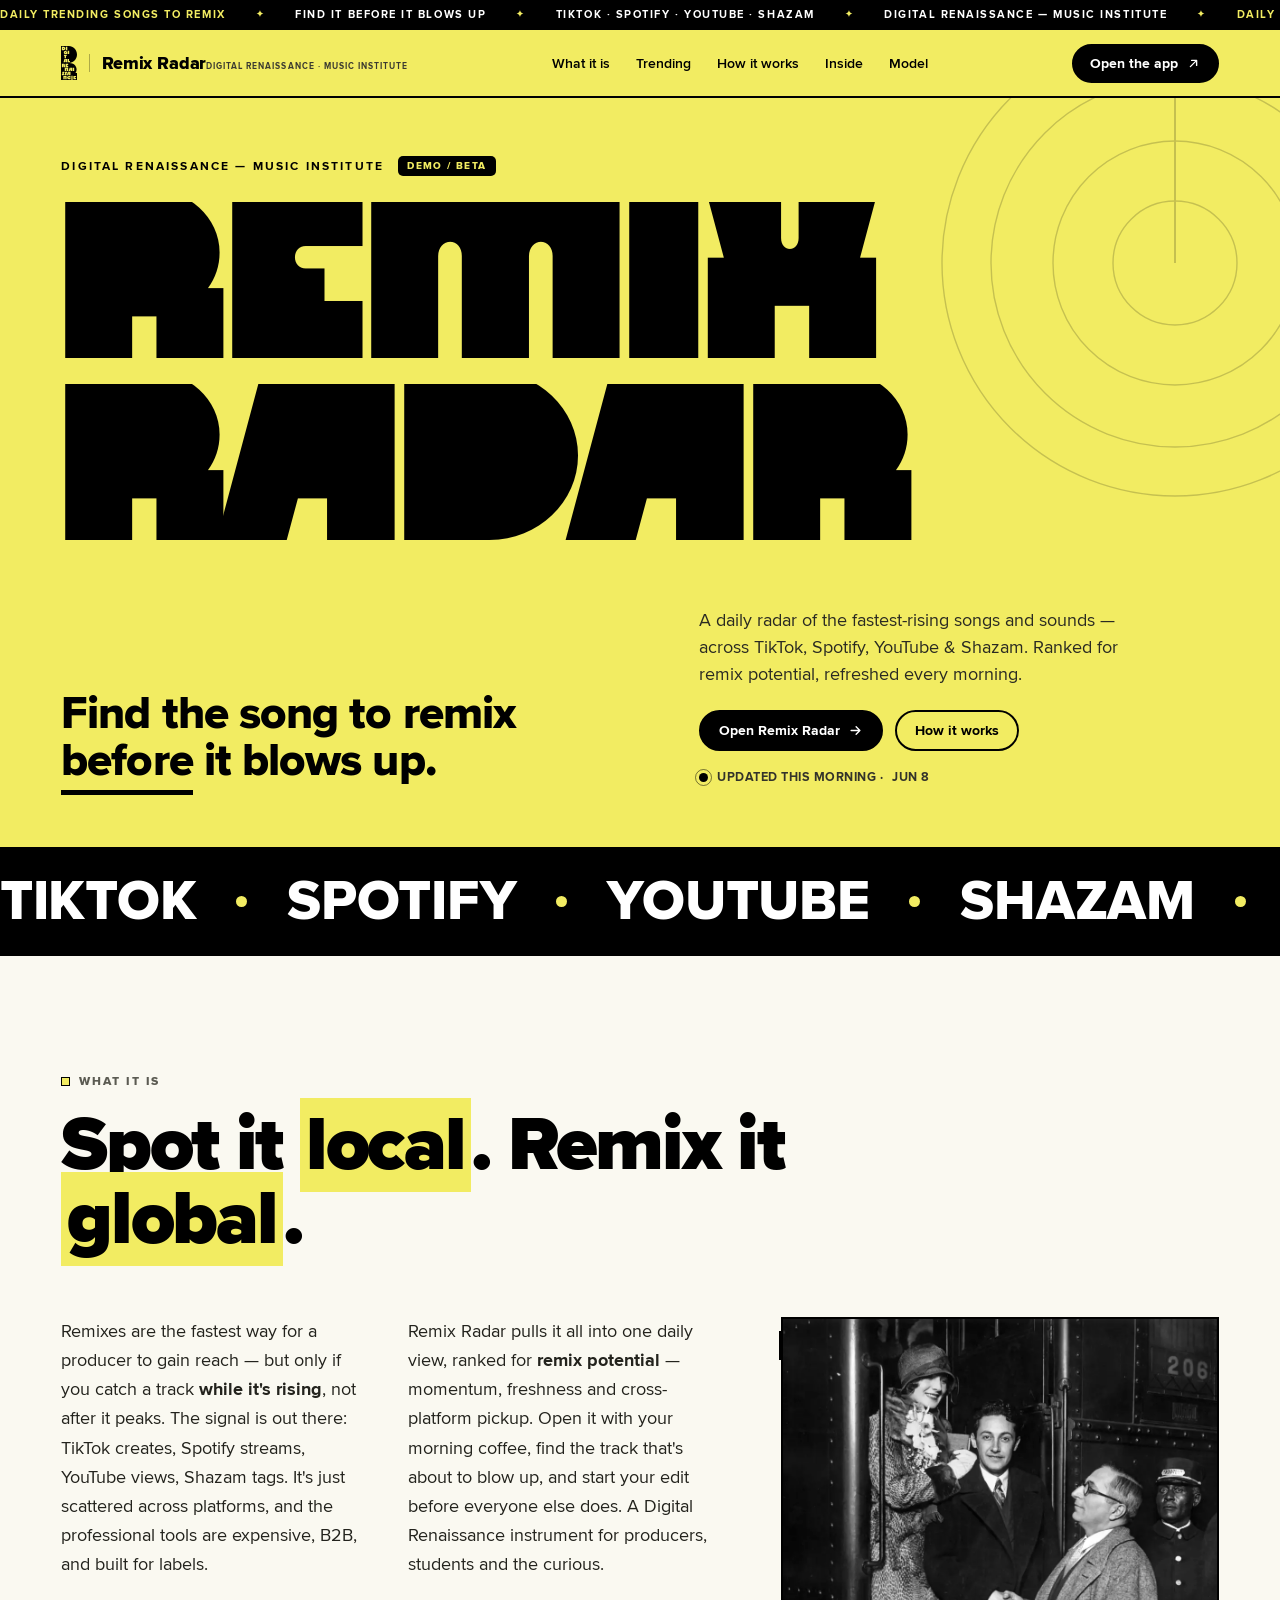
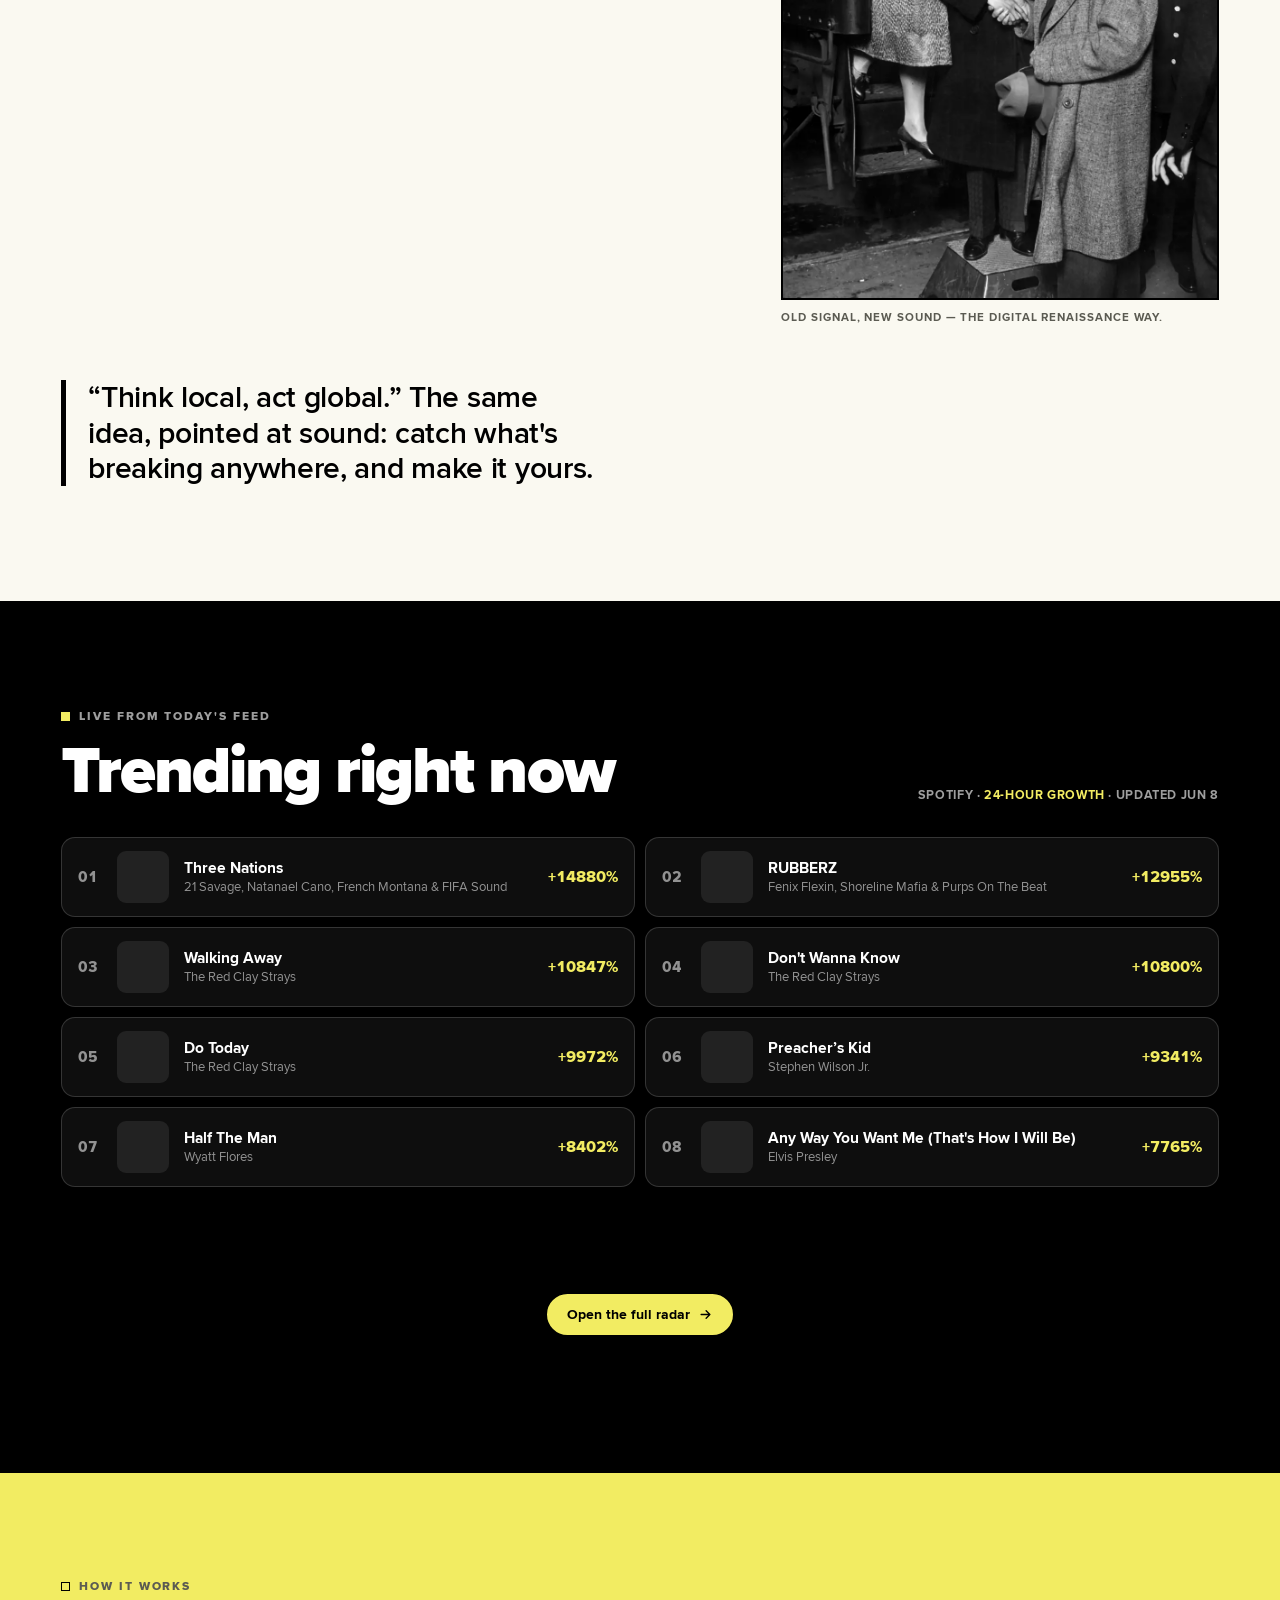
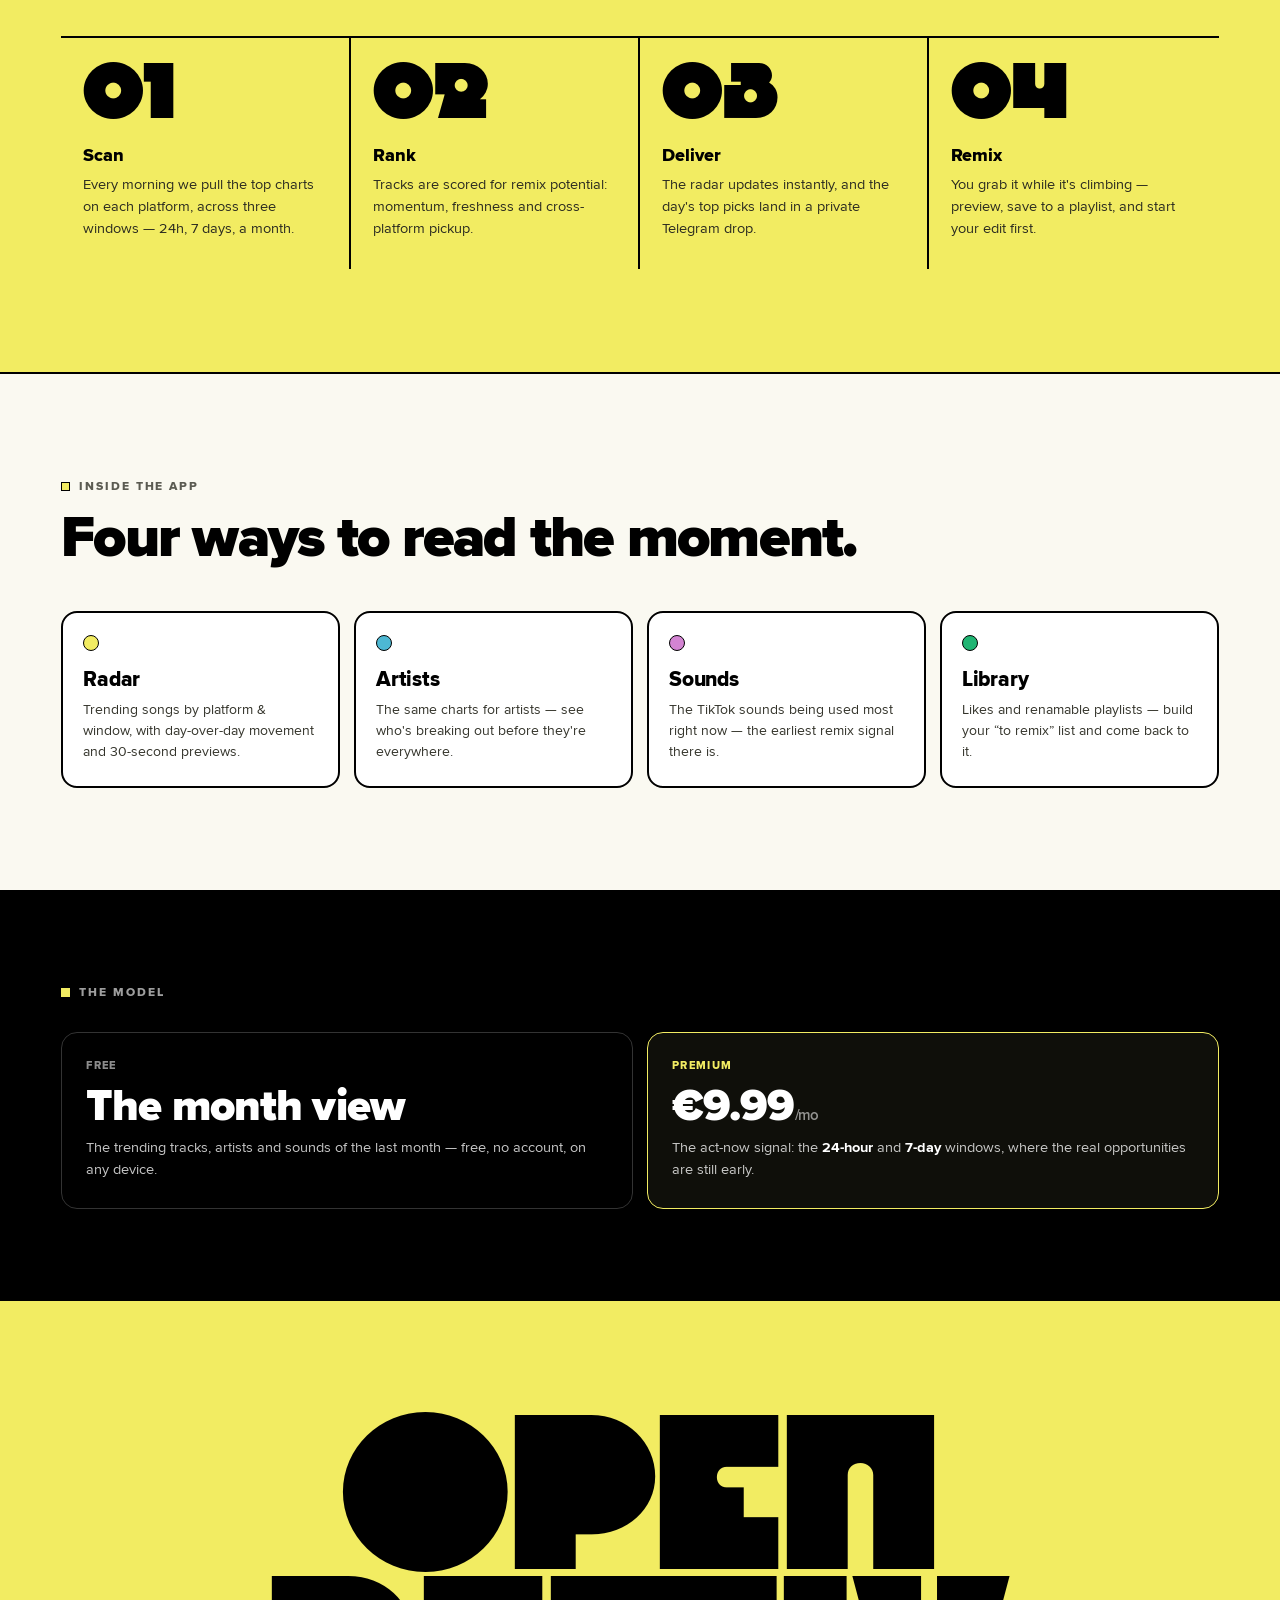
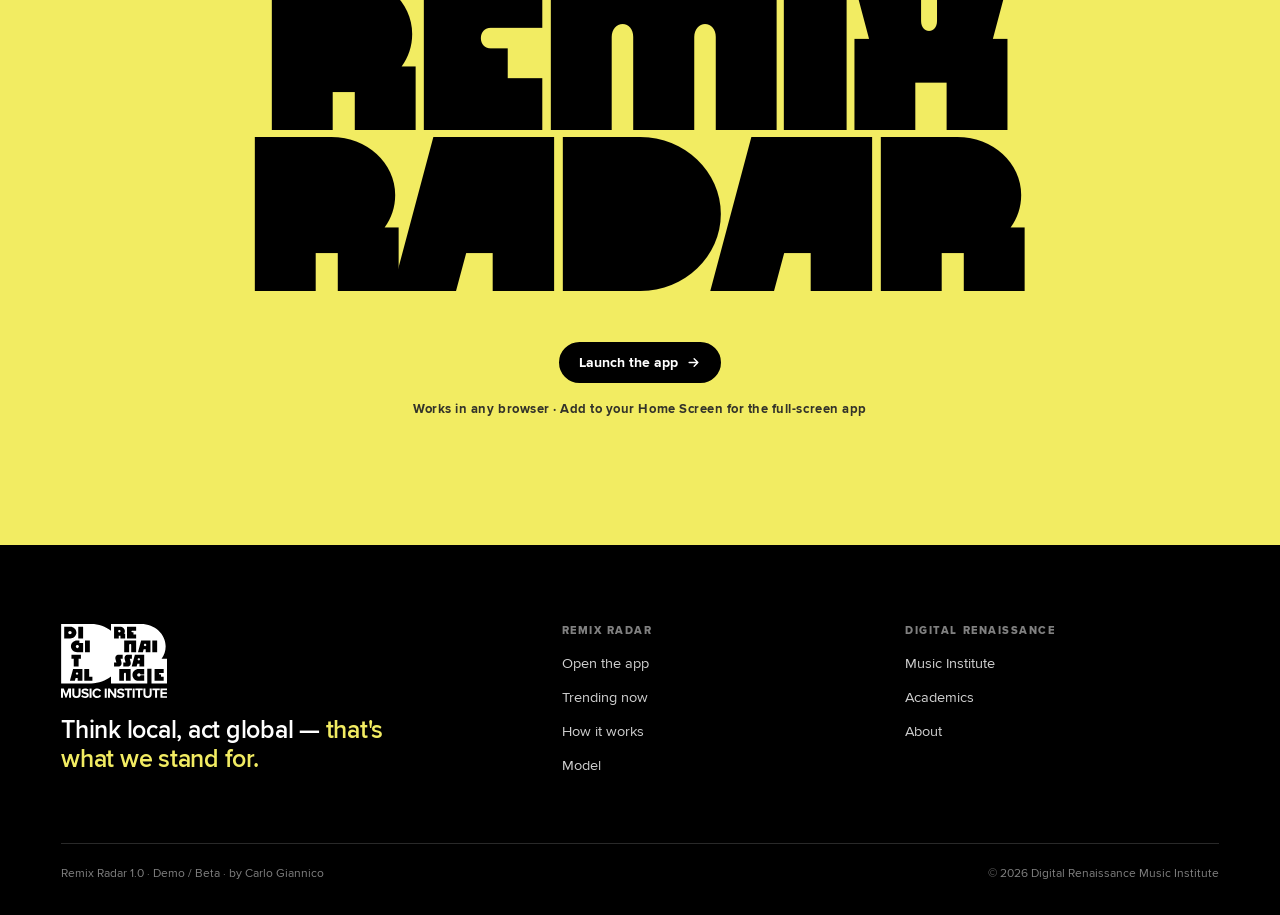
==== commit 3c617299: "landing: use official Digital Renaissance brand kit - Self-host the real brand fonts: Megazoid (Fill" ====
--- a/index.html
+++ b/index.html
@@ -7,231 +7,233 @@
 <meta name="description" content="A daily radar of the fastest-rising songs and sounds to remix — across TikTok, Spotify, YouTube and Shazam. By the Digital Renaissance Music Institute." />
 <meta name="theme-color" content="#F2EC62" />
 <meta name="apple-mobile-web-app-title" content="Remix Radar" />
-<link rel="apple-touch-icon" href="./apple-touch-icon.png" />
-<link rel="icon" href="./pwa-icon-192.png" />
+<link rel="icon" href="./brand/webclip.png" sizes="any" />
+<link rel="apple-touch-icon" href="./brand/webclip.png" />
 <meta property="og:type" content="website" />
 <meta property="og:title" content="Remix Radar — find the song to remix before it blows up" />
 <meta property="og:description" content="The day's fastest-rising songs and sounds to remix, across TikTok, Spotify, YouTube & Shazam. A Digital Renaissance Music Institute demo." />
-<meta property="og:image" content="./pwa-icon-512.png" />
-<meta name="twitter:card" content="summary" />
+<meta property="og:image" content="https://carlogiannicomusic.github.io/chartex-remix-radar-feed/brand/og.png" />
+<meta property="og:image:width" content="1201" />
+<meta property="og:image:height" content="601" />
+<meta name="twitter:card" content="summary_large_image" />
 
 <!-- If launched as the installed app, skip the marketing page and open the tool. -->
 <script>
   try{ if (window.matchMedia('(display-mode: standalone)').matches || window.navigator.standalone === true){ location.replace('./app.html' + location.search + location.hash); } }catch(e){}
 </script>
 
-<link rel="preconnect" href="https://api.fontshare.com" crossorigin>
-<link rel="preconnect" href="https://cdn.fontshare.com" crossorigin>
-<link href="https://api.fontshare.com/v2/css?f[]=clash-display@500,600,700&f[]=general-sans@400,500,600,700&display=swap" rel="stylesheet">
+<!-- Official Digital Renaissance web fonts: Megazoid + Proxima Nova (self-hosted) -->
+<link rel="preload" as="font" type="font/woff2" crossorigin href="./brand/fonts/Megazoid-Fill.woff2" />
+<link rel="preload" as="font" type="font/woff2" crossorigin href="./brand/fonts/ProximaNova-Bold.woff2" />
+<link rel="stylesheet" href="./brand/fonts.css" />
 
 <style>
 :root{
-  --yellow:#F2EC62; --ink:#0A0A0A; --black:#000; --paper:#FAF9F1; --paper2:#EEEDE1;
-  --muted:#5b5b52; --line:#0A0A0A;
-  --peach:#F39A76; --purple:#D384D2; --blue:#4DB8D3; --green:#22B573;
-  --display:"Clash Display","Proxima Nova","Avenir Next","Helvetica Neue",Arial,sans-serif;
-  --body:"General Sans","Proxima Nova","Avenir Next","Helvetica Neue",Arial,sans-serif;
-  --maxw:1240px;
+  /* Official DR palette (brandbook): yellow + black primary; bright group secondary */
+  --yellow:#F2EC62; --byellow:#FFFF37; --ink:#000000; --paper:#FAF9F1; --paper2:#EEEDE1;
+  --muted:#5b5b52;
+  --blue:#4DB8D3; --peach:#F39A76; --purple:#D384D2; --green:#20B573;
+  --display:'Megazoid Fill','Arial Black',Impact,sans-serif;
+  --display2:'Megazoid','Arial Black',Impact,sans-serif;
+  --body:'Proxima Nova','Avenir Next','Helvetica Neue',Arial,sans-serif;
+  --maxw:1260px;
 }
 *{box-sizing:border-box;margin:0;padding:0;-webkit-tap-highlight-color:transparent;}
 html{scroll-behavior:smooth;}
-body{font-family:var(--body);background:var(--paper);color:var(--ink);
+body{font-family:var(--body);background:var(--paper);color:var(--ink);font-weight:400;
   -webkit-font-smoothing:antialiased;text-rendering:optimizeLegibility;overflow-x:hidden;}
 a{color:inherit;text-decoration:none;}
 img{max-width:100%;display:block;}
 .wrap{max-width:var(--maxw);margin:0 auto;padding:0 clamp(18px,4vw,52px);}
 section{position:relative;}
 
-/* ---------- top ticker ---------- */
-.ticker{background:var(--black);color:#fff;overflow:hidden;white-space:nowrap;
-  border-bottom:1.5px solid var(--black);position:relative;}
-.ticker .track{display:inline-flex;align-items:center;gap:30px;padding:7px 0;
-  animation:ticker 28s linear infinite;will-change:transform;}
-.ticker span{font-size:11px;font-weight:600;letter-spacing:.14em;text-transform:uppercase;
-  display:inline-flex;align-items:center;gap:30px;color:#fff;}
+/* ---------- ticker ---------- */
+.ticker{background:var(--ink);color:#fff;overflow:hidden;white-space:nowrap;border-bottom:1.5px solid var(--ink);}
+.ticker .track{display:inline-flex;align-items:center;gap:30px;padding:8px 0;animation:tick 30s linear infinite;will-change:transform;}
+.ticker span{font-size:11px;font-weight:700;letter-spacing:.14em;text-transform:uppercase;display:inline-flex;align-items:center;gap:30px;}
 .ticker b{color:var(--yellow);}
-.ticker .star{color:var(--yellow);font-size:9px;}
-@keyframes ticker{to{transform:translateX(-50%);}}
+.ticker i{color:var(--yellow);font-style:normal;font-size:9px;}
+@keyframes tick{to{transform:translateX(-50%);}}
 
 /* ---------- nav ---------- */
-.nav{position:sticky;top:0;z-index:50;background:var(--yellow);border-bottom:2px solid var(--black);}
-.nav .wrap{display:flex;align-items:center;justify-content:space-between;gap:18px;height:62px;}
-.brand{display:flex;align-items:center;gap:11px;}
-.brand .dr{width:30px;height:30px;background:var(--black);color:var(--yellow);border-radius:6px;
-  display:grid;place-items:center;font-family:var(--display);font-weight:700;font-size:13px;letter-spacing:.02em;}
-.brand .bt{line-height:1.05;}
-.brand .bt .wm{font-family:var(--display);font-weight:600;font-size:18px;letter-spacing:-.01em;}
-.brand .bt .inst{font-size:8.5px;font-weight:600;letter-spacing:.13em;text-transform:uppercase;color:#3a3a30;}
+.nav{position:sticky;top:0;z-index:50;background:var(--yellow);border-bottom:2px solid var(--ink);}
+.nav .wrap{display:flex;align-items:center;justify-content:space-between;gap:18px;height:66px;}
+.brand{display:flex;align-items:center;gap:12px;}
+.brand .mark{height:34px;width:auto;}
+.brand .bt{line-height:1.04;padding-left:12px;border-left:1.5px solid rgba(0,0,0,.28);}
+.brand .bt .wm{font-weight:800;font-size:18px;letter-spacing:-.01em;}
+.brand .bt .inst{font-size:8.5px;font-weight:700;letter-spacing:.12em;text-transform:uppercase;color:#3a3a30;}
 .nav .links{display:flex;align-items:center;gap:26px;}
-.nav .links a{font-size:13.5px;font-weight:600;letter-spacing:.01em;position:relative;padding:4px 0;}
-.nav .links a::after{content:"";position:absolute;left:0;right:100%;bottom:0;height:2px;background:var(--black);transition:right .28s ease;}
+.nav .links a{font-size:14px;font-weight:600;position:relative;padding:4px 0;}
+.nav .links a::after{content:"";position:absolute;left:0;right:100%;bottom:0;height:2px;background:var(--ink);transition:right .28s ease;}
 .nav .links a:hover::after{right:0;}
-.btn{display:inline-flex;align-items:center;gap:8px;font-family:var(--body);font-weight:600;
-  font-size:14px;letter-spacing:.01em;cursor:pointer;border:2px solid var(--black);
-  padding:10px 18px;border-radius:999px;transition:transform .15s ease,background .2s ease,color .2s ease;}
+.btn{display:inline-flex;align-items:center;gap:8px;font-family:var(--body);font-weight:700;font-size:14px;
+  cursor:pointer;border:2px solid var(--ink);padding:10px 18px;border-radius:999px;
+  transition:transform .15s ease,background .2s ease,color .2s ease;}
 .btn svg{width:15px;height:15px;}
-.btn-ink{background:var(--black);color:#fff;}
-.btn-ink:hover{background:transparent;color:var(--black);transform:translateY(-1px);}
-.btn-ghost{background:transparent;color:var(--black);}
-.btn-ghost:hover{background:var(--black);color:#fff;transform:translateY(-1px);}
-.btn-yellow{background:var(--yellow);color:var(--black);border-color:var(--yellow);}
+.btn-ink{background:var(--ink);color:#fff;}
+.btn-ink:hover{background:transparent;color:var(--ink);transform:translateY(-1px);}
+.btn-ghost{background:transparent;color:var(--ink);}
+.btn-ghost:hover{background:var(--ink);color:#fff;transform:translateY(-1px);}
+.btn-yellow{background:var(--yellow);color:var(--ink);border-color:var(--yellow);}
 .btn-yellow:hover{background:#fff;border-color:#fff;}
 .nav .btn{padding:9px 16px;}
 
 /* ---------- hero ---------- */
-.hero{background:var(--yellow);color:var(--black);padding:clamp(26px,5vw,60px) 0 clamp(34px,5vw,64px);overflow:hidden;}
-.hero-top{display:flex;align-items:center;gap:14px;flex-wrap:wrap;margin-bottom:clamp(14px,3vw,30px);}
-.kicker{font-size:12px;font-weight:600;letter-spacing:.18em;text-transform:uppercase;}
-.demo{font-size:10px;font-weight:700;letter-spacing:.14em;text-transform:uppercase;
-  background:var(--black);color:var(--yellow);padding:4px 9px;border-radius:5px;}
-.giant{font-family:var(--display);font-weight:700;text-transform:uppercase;
-  line-height:.80;letter-spacing:-.035em;font-size:clamp(74px,19vw,310px);}
+.hero{position:relative;background:var(--yellow);color:var(--ink);padding:clamp(26px,5vw,58px) 0 clamp(34px,5vw,62px);overflow:hidden;}
+.hero-top{display:flex;align-items:center;gap:14px;flex-wrap:wrap;margin-bottom:clamp(12px,2.6vw,26px);}
+.kicker{font-size:12px;font-weight:700;letter-spacing:.18em;text-transform:uppercase;}
+.demo{font-size:10px;font-weight:800;letter-spacing:.14em;text-transform:uppercase;background:var(--ink);color:var(--yellow);padding:4px 9px;border-radius:5px;}
+.giant{font-family:var(--display);font-weight:400;text-transform:uppercase;line-height:.86;letter-spacing:.005em;font-size:clamp(54px,16.5vw,288px);overflow-wrap:break-word;}
 .giant .line{display:block;overflow:hidden;}
 .giant .line>span{display:block;transform:translateY(112%);animation:rise 1s cubic-bezier(.19,1,.22,1) forwards;}
 .giant .line:nth-child(2)>span{animation-delay:.12s;}
 @keyframes rise{to{transform:translateY(0);}}
-.hero-foot{display:grid;grid-template-columns:1.05fr .95fr;gap:clamp(22px,5vw,70px);align-items:end;
-  margin-top:clamp(22px,4vw,44px);}
-.lede{font-family:var(--display);font-weight:600;font-size:clamp(26px,3.6vw,46px);line-height:1.02;letter-spacing:-.02em;}
-.lede em{font-style:normal;border-bottom:4px solid var(--black);}
-.hero-right .sub{font-size:clamp(15px,1.5vw,18px);line-height:1.5;color:#2a2a22;max-width:40ch;}
+.hero-foot{display:grid;grid-template-columns:1.05fr .95fr;gap:clamp(22px,5vw,70px);align-items:end;margin-top:clamp(22px,4vw,42px);}
+.lede{font-weight:800;font-size:clamp(23px,5vw,46px);line-height:1.02;letter-spacing:-.02em;overflow-wrap:break-word;}
+.lede em{font-style:normal;border-bottom:5px solid var(--ink);padding-bottom:1px;}
+.hero-right .sub{font-size:clamp(15px,1.5vw,18px);line-height:1.5;color:#2a2a22;max-width:42ch;}
 .cta-row{display:flex;gap:12px;flex-wrap:wrap;margin-top:22px;}
-.liveline{display:flex;align-items:center;gap:9px;margin-top:18px;font-size:12.5px;font-weight:600;letter-spacing:.04em;color:#33332a;text-transform:uppercase;}
-.pulse{width:9px;height:9px;border-radius:50%;background:var(--black);position:relative;}
-.pulse::after{content:"";position:absolute;inset:-4px;border-radius:50%;border:1.5px solid var(--black);opacity:.5;animation:pulse 1.8s ease-out infinite;}
+.liveline{display:flex;align-items:center;gap:9px;margin-top:18px;font-size:12.5px;font-weight:700;letter-spacing:.04em;color:#33332a;text-transform:uppercase;}
+.pulse{width:9px;height:9px;border-radius:50%;background:var(--ink);position:relative;}
+.pulse::after{content:"";position:absolute;inset:-4px;border-radius:50%;border:1.5px solid var(--ink);opacity:.5;animation:pulse 1.8s ease-out infinite;}
 @keyframes pulse{0%{transform:scale(.6);opacity:.6;}100%{transform:scale(1.8);opacity:0;}}
-.radar-deco{position:absolute;top:-60px;right:-120px;width:460px;height:460px;pointer-events:none;opacity:.20;}
-.radar-deco circle{fill:none;stroke:var(--black);stroke-width:1.4;}
-.radar-deco .sweep{transform-origin:230px 230px;animation:spin 6s linear infinite;}
+.radar-deco{position:absolute;top:-70px;right:-130px;width:470px;height:470px;pointer-events:none;opacity:.18;}
+.radar-deco circle{fill:none;stroke:var(--ink);stroke-width:1.4;}
+.radar-deco .sweep{transform-origin:235px 235px;animation:spin 6s linear infinite;}
 @keyframes spin{to{transform:rotate(360deg);}}
 
 /* ---------- platform band ---------- */
-.band{background:var(--black);color:#fff;border-top:2px solid var(--black);border-bottom:2px solid var(--black);overflow:hidden;}
-.band .track{display:inline-flex;align-items:center;gap:40px;white-space:nowrap;
-  padding:18px 0;animation:ticker 30s linear infinite;}
-.band .track>span{display:inline-flex;align-items:center;gap:40px;font-family:var(--display);
-  font-weight:600;text-transform:uppercase;font-size:clamp(26px,4.4vw,58px);letter-spacing:-.01em;}
+.band{background:var(--ink);color:#fff;overflow:hidden;border-top:2px solid var(--ink);border-bottom:2px solid var(--ink);}
+.band .track{display:inline-flex;align-items:center;gap:40px;white-space:nowrap;padding:18px 0;animation:tick 32s linear infinite;}
+.band .track>span{display:inline-flex;align-items:center;gap:40px;font-weight:800;text-transform:uppercase;font-size:clamp(26px,4.4vw,56px);letter-spacing:-.005em;}
 .band .dot{width:11px;height:11px;border-radius:50%;background:var(--yellow);flex:none;}
-.band .o{color:transparent;-webkit-text-stroke:1.4px rgba(255,255,255,.55);}
-
-/* ---------- generic section heading ---------- */
-.eyebrow{display:inline-flex;align-items:center;gap:9px;font-size:12px;font-weight:700;
-  letter-spacing:.16em;text-transform:uppercase;color:var(--muted);}
-.eyebrow .sq{width:9px;height:9px;background:var(--yellow);border:1.5px solid var(--black);}
-.dark .eyebrow{color:rgba(255,255,255,.6);}
+.band .o{color:transparent;-webkit-text-stroke:1.4px rgba(255,255,255,.5);}
+
+/* ---------- eyebrow ---------- */
+.eyebrow{display:inline-flex;align-items:center;gap:9px;font-size:12px;font-weight:800;letter-spacing:.16em;text-transform:uppercase;color:var(--muted);}
+.eyebrow .sq{width:9px;height:9px;background:var(--yellow);border:1.5px solid var(--ink);}
+.dark .eyebrow{color:rgba(255,255,255,.62);}
 .dark .eyebrow .sq{background:var(--yellow);border-color:var(--yellow);}
 
-/* ---------- what it is ---------- */
-.about{background:var(--paper);padding:clamp(60px,9vw,130px) 0;border-bottom:2px solid var(--black);}
-.about h2{font-family:var(--display);font-weight:600;font-size:clamp(34px,6vw,82px);line-height:.96;
-  letter-spacing:-.025em;margin:18px 0 0;max-width:18ch;}
+/* ---------- about ---------- */
+.about{background:var(--paper);padding:clamp(60px,9vw,128px) 0;border-bottom:2px solid var(--ink);}
+.about h2{font-weight:900;font-size:clamp(34px,6vw,80px);line-height:.96;letter-spacing:-.03em;margin:18px 0 0;max-width:16ch;}
 .about h2 .hl{background:var(--yellow);box-decoration-break:clone;-webkit-box-decoration-break:clone;padding:0 .08em;}
-.about .cols{display:grid;grid-template-columns:repeat(2,1fr);gap:clamp(22px,4vw,56px);margin-top:clamp(34px,5vw,64px);}
-.about .cols p{font-size:clamp(15px,1.5vw,18.5px);line-height:1.62;color:#23231d;}
-.about .cols p b{font-weight:600;}
-.pull{font-family:var(--display);font-weight:500;font-size:clamp(20px,2.4vw,30px);line-height:1.18;
-  letter-spacing:-.01em;border-left:4px solid var(--black);padding-left:22px;}
+.about .grid{display:grid;grid-template-columns:1.35fr .9fr;gap:clamp(26px,5vw,64px);margin-top:clamp(34px,5vw,60px);align-items:start;}
+.about .cols{display:grid;grid-template-columns:1fr 1fr;gap:clamp(20px,3vw,40px);}
+.about .cols p{font-size:clamp(15px,1.5vw,18px);line-height:1.62;color:#23231d;}
+.about .cols p b{font-weight:700;}
+.figure{position:relative;}
+.figure img{width:100%;height:100%;object-fit:cover;border:2px solid var(--ink);filter:grayscale(1) contrast(1.04);aspect-ratio:3/4;}
+.figure .cap{font-size:11.5px;font-weight:700;letter-spacing:.08em;text-transform:uppercase;color:var(--muted);margin-top:10px;}
+.figure .tab{position:absolute;top:14px;left:-2px;background:var(--yellow);border:2px solid var(--ink);font-weight:800;font-size:11px;letter-spacing:.1em;text-transform:uppercase;padding:6px 12px;}
+.pull{font-weight:600;font-size:clamp(20px,2.4vw,30px);line-height:1.18;letter-spacing:-.01em;border-left:5px solid var(--ink);padding-left:22px;margin-top:clamp(34px,5vw,56px);max-width:30ch;}
 
 /* ---------- trending (live) ---------- */
-.dark{background:var(--black);color:#fff;}
-.trending{padding:clamp(56px,8vw,118px) 0;border-bottom:2px solid var(--black);}
+.dark{background:var(--ink);color:#fff;}
+.trending{padding:clamp(56px,8vw,116px) 0;border-bottom:2px solid var(--ink);}
 .trending .head{display:flex;align-items:flex-end;justify-content:space-between;gap:20px;flex-wrap:wrap;margin-bottom:34px;}
-.trending h2{font-family:var(--display);font-weight:600;font-size:clamp(32px,5.2vw,68px);line-height:.96;letter-spacing:-.025em;margin-top:14px;}
-.trending .meta{font-size:12.5px;font-weight:600;letter-spacing:.05em;color:rgba(255,255,255,.62);text-transform:uppercase;}
+.trending h2{font-weight:900;font-size:clamp(32px,5.2vw,66px);line-height:.96;letter-spacing:-.03em;margin-top:14px;}
+.trending .meta{font-size:12.5px;font-weight:700;letter-spacing:.05em;color:rgba(255,255,255,.62);text-transform:uppercase;}
 .trending .meta b{color:var(--yellow);}
 .tgrid{display:grid;grid-template-columns:repeat(2,1fr);gap:10px;}
-.tr-card{display:flex;align-items:center;gap:15px;padding:13px 16px;border:1.5px solid rgba(255,255,255,.16);
-  border-radius:14px;background:#0f0f0f;transition:border-color .2s,background .2s,transform .2s;}
+.tr-card{display:flex;align-items:center;gap:15px;padding:13px 16px;border:1.5px solid rgba(255,255,255,.16);border-radius:14px;background:#0e0e0e;transition:border-color .2s,background .2s,transform .2s;}
 .tr-card:hover{border-color:var(--yellow);background:#151510;transform:translateY(-2px);}
-.tr-rank{font-family:var(--display);font-weight:600;font-size:15px;width:24px;color:rgba(255,255,255,.45);font-variant-numeric:tabular-nums;flex:none;}
+.tr-rank{font-weight:800;font-size:15px;width:24px;color:rgba(255,255,255,.55);font-variant-numeric:tabular-nums;flex:none;}
 .tr-art{width:52px;height:52px;border-radius:9px;background:#222 center/cover no-repeat;flex:none;}
 .tr-meta{flex:1;min-width:0;}
-.tr-name{display:block;font-weight:600;font-size:15.5px;white-space:nowrap;overflow:hidden;text-overflow:ellipsis;}
+.tr-name{display:block;font-weight:700;font-size:15.5px;white-space:nowrap;overflow:hidden;text-overflow:ellipsis;}
 .tr-art2{display:block;font-size:13px;color:rgba(255,255,255,.55);white-space:nowrap;overflow:hidden;text-overflow:ellipsis;margin-top:1px;}
-.tr-g{font-family:var(--display);font-weight:600;font-size:16px;color:rgba(255,255,255,.5);font-variant-numeric:tabular-nums;flex:none;}
+.tr-g{font-weight:800;font-size:16px;color:rgba(255,255,255,.5);font-variant-numeric:tabular-nums;flex:none;}
 .tr-g.up{color:var(--yellow);}
 .tr-fallback{grid-column:1/-1;padding:30px;text-align:center;color:rgba(255,255,255,.7);border:1.5px dashed rgba(255,255,255,.2);border-radius:14px;}
-.tr-fallback a{color:var(--yellow);font-weight:600;}
+.tr-fallback a{color:var(--yellow);font-weight:700;}
 .tr-skeleton{height:80px;border-radius:14px;background:linear-gradient(100deg,#101010 30%,#1a1a1a 50%,#101010 70%);background-size:200% 100%;animation:sk 1.3s linear infinite;}
 @keyframes sk{to{background-position:-200% 0;}}
 .trending .foot{margin-top:30px;display:flex;justify-content:center;}
 
-/* ---------- how it works ---------- */
-.how{background:var(--yellow);color:var(--black);padding:clamp(56px,8vw,118px) 0;border-bottom:2px solid var(--black);}
-.steps{display:grid;grid-template-columns:repeat(4,1fr);gap:0;margin-top:40px;border-top:2px solid var(--black);}
-.step{padding:26px 22px 30px;border-right:2px solid var(--black);}
+/* ---------- how ---------- */
+.how{background:var(--yellow);color:var(--ink);padding:clamp(56px,8vw,116px) 0;border-bottom:2px solid var(--ink);}
+.steps{display:grid;grid-template-columns:repeat(4,1fr);gap:0;margin-top:40px;border-top:2px solid var(--ink);}
+.step{padding:26px 22px 30px;border-right:2px solid var(--ink);}
 .step:last-child{border-right:none;}
-.step .n{font-family:var(--display);font-weight:700;font-size:clamp(40px,5vw,72px);line-height:1;letter-spacing:-.04em;}
-.step h3{font-size:18px;font-weight:600;margin:14px 0 8px;}
+.step .n{font-family:var(--display2);font-weight:400;font-size:clamp(46px,5.4vw,82px);line-height:.96;}
+.step h3{font-size:18px;font-weight:800;margin:14px 0 8px;}
 .step p{font-size:14.5px;line-height:1.5;color:#2a2a20;}
 
 /* ---------- inside ---------- */
-.inside{background:var(--paper);padding:clamp(56px,8vw,118px) 0;border-bottom:2px solid var(--black);}
-.inside h2{font-family:var(--display);font-weight:600;font-size:clamp(30px,4.6vw,60px);line-height:.98;letter-spacing:-.025em;margin-top:14px;}
+.inside{background:var(--paper);padding:clamp(56px,8vw,116px) 0;border-bottom:2px solid var(--ink);}
+.inside h2{font-weight:900;font-size:clamp(30px,4.6vw,58px);line-height:.98;letter-spacing:-.03em;margin-top:14px;}
 .feat{display:grid;grid-template-columns:repeat(4,1fr);gap:14px;margin-top:44px;}
-.card{border:2px solid var(--black);border-radius:16px;padding:22px 20px 24px;background:#fff;transition:transform .2s,box-shadow .2s;}
-.card:hover{transform:translateY(-4px);box-shadow:7px 7px 0 var(--black);}
-.card .cdot{width:16px;height:16px;border-radius:50%;margin-bottom:16px;border:1.5px solid var(--black);}
-.card h3{font-family:var(--display);font-weight:600;font-size:21px;letter-spacing:-.01em;margin-bottom:7px;}
+.card{border:2px solid var(--ink);border-radius:16px;padding:22px 20px 24px;background:#fff;transition:transform .2s,box-shadow .2s;}
+.card:hover{transform:translateY(-4px);box-shadow:7px 7px 0 var(--ink);}
+.card .cdot{width:16px;height:16px;border-radius:50%;margin-bottom:16px;border:1.5px solid var(--ink);}
+.card h3{font-weight:800;font-size:21px;letter-spacing:-.01em;margin-bottom:7px;}
 .card p{font-size:14px;line-height:1.5;color:#33332a;}
 
 /* ---------- model ---------- */
-.model{background:var(--black);color:#fff;padding:clamp(50px,7vw,100px) 0;border-bottom:2px solid var(--black);}
+.model{background:var(--ink);color:#fff;padding:clamp(50px,7vw,98px) 0;border-bottom:2px solid var(--ink);}
 .model .row{display:grid;grid-template-columns:1fr 1fr;gap:14px;margin-top:30px;}
 .plan{border:1.5px solid rgba(255,255,255,.2);border-radius:16px;padding:26px 24px;}
 .plan.pro{border-color:var(--yellow);background:#0f0f0a;}
-.plan .tag{font-size:11px;font-weight:700;letter-spacing:.12em;text-transform:uppercase;color:rgba(255,255,255,.55);}
+.plan .tag{font-size:11px;font-weight:800;letter-spacing:.12em;text-transform:uppercase;color:rgba(255,255,255,.55);}
 .plan.pro .tag{color:var(--yellow);}
-.plan .price{font-family:var(--display);font-weight:600;font-size:clamp(30px,4vw,46px);margin:8px 0 4px;letter-spacing:-.02em;}
-.plan .price small{font-size:15px;font-weight:500;color:rgba(255,255,255,.55);}
+.plan .price{font-weight:900;font-size:clamp(30px,4vw,44px);margin:8px 0 4px;letter-spacing:-.02em;}
+.plan .price small{font-size:15px;font-weight:600;color:rgba(255,255,255,.55);}
 .plan p{font-size:14.5px;line-height:1.55;color:rgba(255,255,255,.78);}
 
 /* ---------- final cta ---------- */
-.final{background:var(--yellow);color:var(--black);padding:clamp(64px,10vw,150px) 0;text-align:center;border-bottom:2px solid var(--black);overflow:hidden;}
-.final h2{font-family:var(--display);font-weight:700;text-transform:uppercase;letter-spacing:-.035em;
-  line-height:.86;font-size:clamp(56px,15vw,230px);}
+.final{background:var(--yellow);color:var(--ink);padding:clamp(64px,10vw,148px) 0;text-align:center;border-bottom:2px solid var(--ink);overflow:hidden;}
+.final h2{font-family:var(--display);font-weight:400;text-transform:uppercase;letter-spacing:.005em;line-height:.84;font-size:clamp(50px,15vw,240px);overflow-wrap:break-word;}
 .final .cta-row{justify-content:center;margin-top:30px;}
-.final .hint{margin-top:18px;font-size:13px;font-weight:600;letter-spacing:.04em;color:#33332a;}
+.final .hint{margin-top:18px;font-size:13px;font-weight:700;letter-spacing:.04em;color:#33332a;}
 
 /* ---------- footer ---------- */
-.foot{background:var(--black);color:#fff;padding:clamp(48px,6vw,80px) 0 36px;}
-.foot .top{display:grid;grid-template-columns:1.4fr 1fr 1fr;gap:30px;}
-.foot .think{font-family:var(--display);font-weight:500;font-size:clamp(20px,2.4vw,30px);line-height:1.12;letter-spacing:-.01em;max-width:20ch;}
+.foot{background:var(--ink);color:#fff;padding:clamp(48px,6vw,78px) 0 34px;}
+.foot .top{display:grid;grid-template-columns:1.5fr 1fr 1fr;gap:30px;align-items:start;}
+.foot .siglogo{height:74px;width:auto;margin-bottom:18px;}
+.foot .think{font-weight:600;font-size:clamp(18px,2vw,25px);line-height:1.14;letter-spacing:-.01em;max-width:22ch;}
 .foot .think .y{color:var(--yellow);}
-.foot h4{font-size:11px;font-weight:700;letter-spacing:.14em;text-transform:uppercase;color:rgba(255,255,255,.5);margin-bottom:14px;}
+.foot h4{font-size:11px;font-weight:800;letter-spacing:.14em;text-transform:uppercase;color:rgba(255,255,255,.5);margin-bottom:14px;}
 .foot ul{list-style:none;}
 .foot li{margin-bottom:9px;}
-.foot li a{font-size:14.5px;color:rgba(255,255,255,.82);}
+.foot li a{font-size:14.5px;color:rgba(255,255,255,.82);display:inline-block;padding:4px 0;}
 .foot li a:hover{color:var(--yellow);}
-.foot .bottom{display:flex;align-items:center;justify-content:space-between;gap:16px;flex-wrap:wrap;
-  margin-top:clamp(36px,5vw,60px);padding-top:22px;border-top:1px solid rgba(255,255,255,.16);
-  font-size:12px;color:rgba(255,255,255,.5);letter-spacing:.02em;}
-.foot .bottom .lock{display:flex;align-items:center;gap:9px;color:rgba(255,255,255,.8);font-weight:600;}
-.foot .bottom .lock .dr{width:24px;height:24px;background:var(--yellow);color:var(--black);border-radius:5px;display:grid;place-items:center;font-family:var(--display);font-weight:700;font-size:11px;}
+.foot .bottom{display:flex;align-items:center;justify-content:space-between;gap:16px;flex-wrap:wrap;margin-top:clamp(34px,5vw,56px);padding-top:22px;border-top:1px solid rgba(255,255,255,.16);font-size:12px;color:rgba(255,255,255,.5);}
+
+/* ---------- focus + overflow guards ---------- */
+a:focus-visible,.btn:focus-visible{outline:3px solid #000;outline-offset:3px;border-radius:4px;}
+.dark a:focus-visible,.dark .btn:focus-visible,.foot a:focus-visible,.btn-ink:focus-visible,.btn-yellow:focus-visible{outline-color:var(--yellow);}
+.step,.card,.cols,.plan,.tr-card,.tr-meta,.hero-right,.about .grid,.feat{min-width:0;}
 
 /* ---------- reveal ---------- */
 .reveal{opacity:0;transform:translateY(22px);transition:opacity .7s cubic-bezier(.2,.7,.2,1),transform .7s cubic-bezier(.2,.7,.2,1);transition-delay:var(--d,0ms);}
 .reveal.in{opacity:1;transform:none;}
-@media (prefers-reduced-motion:reduce){.reveal{opacity:1;transform:none;}.giant .line>span{animation:none;transform:none;}.ticker .track,.band .track{animation:none;}.radar-deco .sweep{animation:none;}}
+@media (prefers-reduced-motion:reduce){.reveal{opacity:1;transform:none;}.giant .line>span{animation:none;transform:none;}.ticker .track,.band .track{animation:none;}.radar-deco .sweep{animation:none;}.pulse::after{animation:none;}.tr-skeleton{animation:none;}}
 
 /* ---------- responsive ---------- */
 @media (max-width:880px){
   .nav .links{display:none;}
+  .radar-deco{right:-50px;width:320px;height:320px;top:-30px;}
   .hero-foot{grid-template-columns:1fr;gap:26px;align-items:start;}
   .about h2{max-width:none;}
-  .about .cols{grid-template-columns:1fr;}
+  .about .grid{grid-template-columns:1fr;}
+  .about .cols{grid-template-columns:1fr 1fr;}
+  .figure img{aspect-ratio:16/10;}
   .tgrid{grid-template-columns:1fr;}
   .steps{grid-template-columns:1fr 1fr;}
   .step:nth-child(2){border-right:none;}
-  .step:nth-child(1),.step:nth-child(2){border-bottom:2px solid var(--black);}
+  .step:nth-child(1),.step:nth-child(2){border-bottom:2px solid var(--ink);}
   .feat{grid-template-columns:1fr 1fr;}
   .model .row{grid-template-columns:1fr;}
   .foot .top{grid-template-columns:1fr;gap:26px;}
 }
 @media (max-width:520px){
+  .about .cols{grid-template-columns:1fr;}
   .feat{grid-template-columns:1fr;}
   .steps{grid-template-columns:1fr;}
-  .step{border-right:none;border-bottom:2px solid var(--black);}
+  .step{border-right:none;border-bottom:2px solid var(--ink);}
   .step:last-child{border-bottom:none;}
   .brand .bt .inst{display:none;}
 }
@@ -239,19 +241,17 @@
 </head>
 <body>
 
-<!-- ticker -->
 <div class="ticker" aria-hidden="true">
   <div class="track">
-    <span><b>Daily trending songs to remix</b> <i class="star">✦</i> Find it before it blows up <i class="star">✦</i> TikTok · Spotify · YouTube · Shazam <i class="star">✦</i> Digital Renaissance — Music Institute <i class="star">✦</i></span>
-    <span><b>Daily trending songs to remix</b> <i class="star">✦</i> Find it before it blows up <i class="star">✦</i> TikTok · Spotify · YouTube · Shazam <i class="star">✦</i> Digital Renaissance — Music Institute <i class="star">✦</i></span>
+    <span><b>Daily trending songs to remix</b> <i>✦</i> Find it before it blows up <i>✦</i> TikTok · Spotify · YouTube · Shazam <i>✦</i> Digital Renaissance — Music Institute <i>✦</i></span>
+    <span><b>Daily trending songs to remix</b> <i>✦</i> Find it before it blows up <i>✦</i> TikTok · Spotify · YouTube · Shazam <i>✦</i> Digital Renaissance — Music Institute <i>✦</i></span>
   </div>
 </div>
 
-<!-- nav -->
 <nav class="nav">
   <div class="wrap">
-    <a class="brand" href="#top">
-      <span class="dr">DR</span>
+    <a class="brand" href="#top" aria-label="Remix Radar — Digital Renaissance Music Institute">
+      <img class="mark" src="./brand/dr-mark-black.svg" alt="" />
       <span class="bt"><span class="wm">Remix Radar</span><span class="inst">Digital Renaissance · Music Institute</span></span>
     </a>
     <div class="links">
@@ -267,11 +267,10 @@
   </div>
 </nav>
 
-<!-- hero -->
 <header class="hero" id="top">
-  <svg class="radar-deco" viewBox="0 0 460 460" aria-hidden="true">
-    <circle cx="230" cy="230" r="60"/><circle cx="230" cy="230" r="120"/><circle cx="230" cy="230" r="180"/><circle cx="230" cy="230" r="228"/>
-    <g class="sweep"><line x1="230" y1="230" x2="230" y2="6" stroke="#0A0A0A" stroke-width="2"/></g>
+  <svg class="radar-deco" viewBox="0 0 470 470" aria-hidden="true">
+    <circle cx="235" cy="235" r="62"/><circle cx="235" cy="235" r="122"/><circle cx="235" cy="235" r="184"/><circle cx="235" cy="235" r="233"/>
+    <g class="sweep"><line x1="235" y1="235" x2="235" y2="6" stroke="#000" stroke-width="2"/></g>
   </svg>
   <div class="wrap">
     <div class="hero-top">
@@ -298,7 +297,6 @@
   </div>
 </header>
 
-<!-- platform band -->
 <section class="band" aria-hidden="true">
   <div class="track">
     <span>TikTok <i class="dot"></i> Spotify <i class="dot"></i> YouTube <i class="dot"></i> Shazam <i class="dot"></i> <em class="o">Remix Radar</em> <i class="dot"></i></span>
@@ -306,20 +304,25 @@
   </div>
 </section>
 
-<!-- what it is -->
 <section class="about" id="about">
   <div class="wrap">
     <span class="eyebrow reveal"><span class="sq"></span> What it is</span>
     <h2 class="reveal" style="--d:60ms">Spot it <span class="hl">local</span>. Remix it <span class="hl">global</span>.</h2>
-    <div class="cols">
-      <p class="reveal" style="--d:120ms">Remixes are the fastest way for a producer to gain reach — but only if you catch a track <b>while it's rising</b>, not after it peaks. The signal is out there: TikTok creates, Spotify streams, YouTube views, Shazam tags. It's just scattered across platforms, and the professional tools are expensive, B2B, and built for labels.</p>
-      <p class="reveal" style="--d:180ms">Remix Radar pulls it all into one daily view, ranked for <b>remix potential</b> — momentum, freshness and cross-platform pickup. Open it with your morning coffee, find the track that's about to blow up, and start your edit before everyone else does. A Digital Renaissance instrument for producers, students and the curious.</p>
-    </div>
-    <p class="pull reveal" style="--d:120ms;margin-top:clamp(34px,5vw,60px)">“Think local, act global.” The same idea, pointed at sound: catch what's breaking anywhere, and make it yours.</p>
-  </div>
-</section>
-
-<!-- trending (live) -->
+    <div class="grid">
+      <div class="cols">
+        <p class="reveal" style="--d:120ms">Remixes are the fastest way for a producer to gain reach — but only if you catch a track <b>while it's rising</b>, not after it peaks. The signal is out there: TikTok creates, Spotify streams, YouTube views, Shazam tags. It's just scattered across platforms, and the professional tools are expensive, B2B, and built for labels.</p>
+        <p class="reveal" style="--d:180ms">Remix Radar pulls it all into one daily view, ranked for <b>remix potential</b> — momentum, freshness and cross-platform pickup. Open it with your morning coffee, find the track that's about to blow up, and start your edit before everyone else does. A Digital Renaissance instrument for producers, students and the curious.</p>
+      </div>
+      <figure class="figure reveal" style="--d:160ms">
+        <span class="tab">Since always</span>
+        <img src="./brand/photo-archival.webp" alt="Archival photograph — Digital Renaissance" loading="lazy" />
+        <figcaption class="cap">Old signal, new sound — the Digital Renaissance way.</figcaption>
+      </figure>
+    </div>
+    <p class="pull reveal" style="--d:120ms">“Think local, act global.” The same idea, pointed at sound: catch what's breaking anywhere, and make it yours.</p>
+  </div>
+</section>
+
 <section class="trending dark" id="trending">
   <div class="wrap">
     <div class="head">
@@ -341,7 +344,6 @@
   </div>
 </section>
 
-<!-- how it works -->
 <section class="how" id="how">
   <div class="wrap">
     <span class="eyebrow reveal"><span class="sq"></span> How it works</span>
@@ -354,7 +356,6 @@
   </div>
 </section>
 
-<!-- inside -->
 <section class="inside" id="inside">
   <div class="wrap">
     <span class="eyebrow reveal"><span class="sq"></span> Inside the app</span>
@@ -368,7 +369,6 @@
   </div>
 </section>
 
-<!-- model -->
 <section class="model dark" id="model">
   <div class="wrap">
     <span class="eyebrow reveal"><span class="sq"></span> The model</span>
@@ -379,10 +379,9 @@
   </div>
 </section>
 
-<!-- final cta -->
 <section class="final">
   <div class="wrap">
-    <h2 class="reveal">Open<br>Remix Radar</h2>
+    <h2 class="reveal">Open<br>Remix<br>Radar</h2>
     <div class="cta-row">
       <a class="btn btn-ink" href="./app.html">Launch the app
         <svg viewBox="0 0 24 24" fill="none" stroke="currentColor" stroke-width="2.2" stroke-linecap="round" stroke-linejoin="round"><path d="M5 12h14M13 6l6 6-6 6"/></svg>
@@ -392,11 +391,13 @@
   </div>
 </section>
 
-<!-- footer -->
 <footer class="foot">
   <div class="wrap">
     <div class="top">
-      <div class="think">Think local, act&nbsp;global — <span class="y">that's what we stand&nbsp;for.</span></div>
+      <div>
+        <img class="siglogo" src="./brand/dr-music-institute-white.svg" alt="Digital Renaissance Music Institute" />
+        <div class="think">Think local, act&nbsp;global — <span class="y">that's what we stand&nbsp;for.</span></div>
+      </div>
       <div>
         <h4>Remix Radar</h4>
         <ul>
@@ -416,14 +417,13 @@
       </div>
     </div>
     <div class="bottom">
-      <span class="lock"><span class="dr">DR</span> Digital Renaissance Music Institute</span>
-      <span>Remix Radar 1.0 · Demo / Beta · by Carlo Giannico · © 2026</span>
+      <span>Remix Radar 1.0 · Demo / Beta · by Carlo Giannico</span>
+      <span>© 2026 Digital Renaissance Music Institute</span>
     </div>
   </div>
 </footer>
 
 <script>
-// reveal on scroll
 var io = new IntersectionObserver(function(es){
   es.forEach(function(e){ if(e.isIntersecting){ e.target.classList.add('in'); io.unobserve(e.target); } });
 },{threshold:.12, rootMargin:"0px 0px -8% 0px"});
@@ -431,23 +431,19 @@
 
 function esc(s){ return String(s==null?'':s).replace(/[&<>"]/g,function(c){return {'&':'&amp;','<':'&lt;','>':'&gt;','"':'&quot;'}[c];}); }
 
-// live trending from the feed
 (function(){
   var grid=document.getElementById('trending-grid');
   fetch('./feed.json?t='+Date.now(),{cache:'no-store'}).then(function(r){ if(!r.ok) throw 0; return r.json(); }).then(function(d){
     var dt = d.generated_at ? new Date(d.generated_at) : null;
-    if(dt && !isNaN(dt)){
-      var s=dt.toLocaleDateString('en-US',{month:'short',day:'numeric'});
-      var fd=document.getElementById('feed-date'); if(fd) fd.textContent=s;
-      var fd2=document.getElementById('feed-date2'); if(fd2) fd2.textContent='updated '+s;
-    }
+    var ds = (dt && !isNaN(dt)) ? dt.toLocaleDateString('en-US',{month:'short',day:'numeric'}) : null;
+    if(ds){ var fd=document.getElementById('feed-date'); if(fd) fd.textContent=ds; }
     var ch=d.charts||{};
     var plat = ch.spotify ? 'spotify' : Object.keys(ch)[0];
     var pmeta=(d.platforms||[]).filter(function(p){return p.key===plat;})[0];
     var wins = ch[plat]||{};
     var win = wins['24h'] ? '24h' : Object.keys(wins)[0];
     var lbl=document.getElementById('trending-label');
-    if(lbl) lbl.innerHTML=(pmeta?esc(pmeta.label):esc(plat))+' · <b>'+(win==='24h'?'24-hour growth':esc(win))+'</b> · <span id="feed-date2">'+(dt&&!isNaN(dt)?('updated '+dt.toLocaleDateString('en-US',{month:'short',day:'numeric'})):'live')+'</span>';
+    if(lbl) lbl.innerHTML=(pmeta?esc(pmeta.label):esc(plat))+' · <b>'+(win==='24h'?'24-hour growth':esc(win))+'</b> · '+(ds?('updated '+ds):'live');
     var ids=(wins[win]||[]).slice(0,8);
     var rows=ids.map(function(id){return d.tracks[id];}).filter(Boolean);
     if(!rows.length) throw 0;
--- a/brand/fonts.css
+++ b/brand/fonts.css
@@ -0,0 +1,10 @@
+/* Digital Renaissance — official web fonts (Megazoid + Proxima Nova) */
+@font-face{font-family:'Megazoid Fill';src:url('fonts/Megazoid-Fill.woff2') format('woff2');font-weight:400;font-style:normal;font-display:swap;}
+@font-face{font-family:'Megazoid';src:url('fonts/Megazoid-Regular.woff2') format('woff2');font-weight:400;font-style:normal;font-display:swap;}
+@font-face{font-family:'Proxima Nova';src:url('fonts/ProximaNova-Regular.woff2') format('woff2');font-weight:400;font-style:normal;font-display:swap;}
+@font-face{font-family:'Proxima Nova';src:url('fonts/ProximaNova-RegularItalic.woff2') format('woff2');font-weight:400;font-style:italic;font-display:swap;}
+@font-face{font-family:'Proxima Nova';src:url('fonts/ProximaNova-Medium.woff2') format('woff2');font-weight:500;font-style:normal;font-display:swap;}
+@font-face{font-family:'Proxima Nova';src:url('fonts/ProximaNova-SemiBold.woff2') format('woff2');font-weight:600;font-style:normal;font-display:swap;}
+@font-face{font-family:'Proxima Nova';src:url('fonts/ProximaNova-Bold.woff2') format('woff2');font-weight:700;font-style:normal;font-display:swap;}
+@font-face{font-family:'Proxima Nova';src:url('fonts/ProximaNova-ExtraBold.woff2') format('woff2');font-weight:800;font-style:normal;font-display:swap;}
+@font-face{font-family:'Proxima Nova';src:url('fonts/ProximaNova-Black.woff2') format('woff2');font-weight:900;font-style:normal;font-display:swap;}
